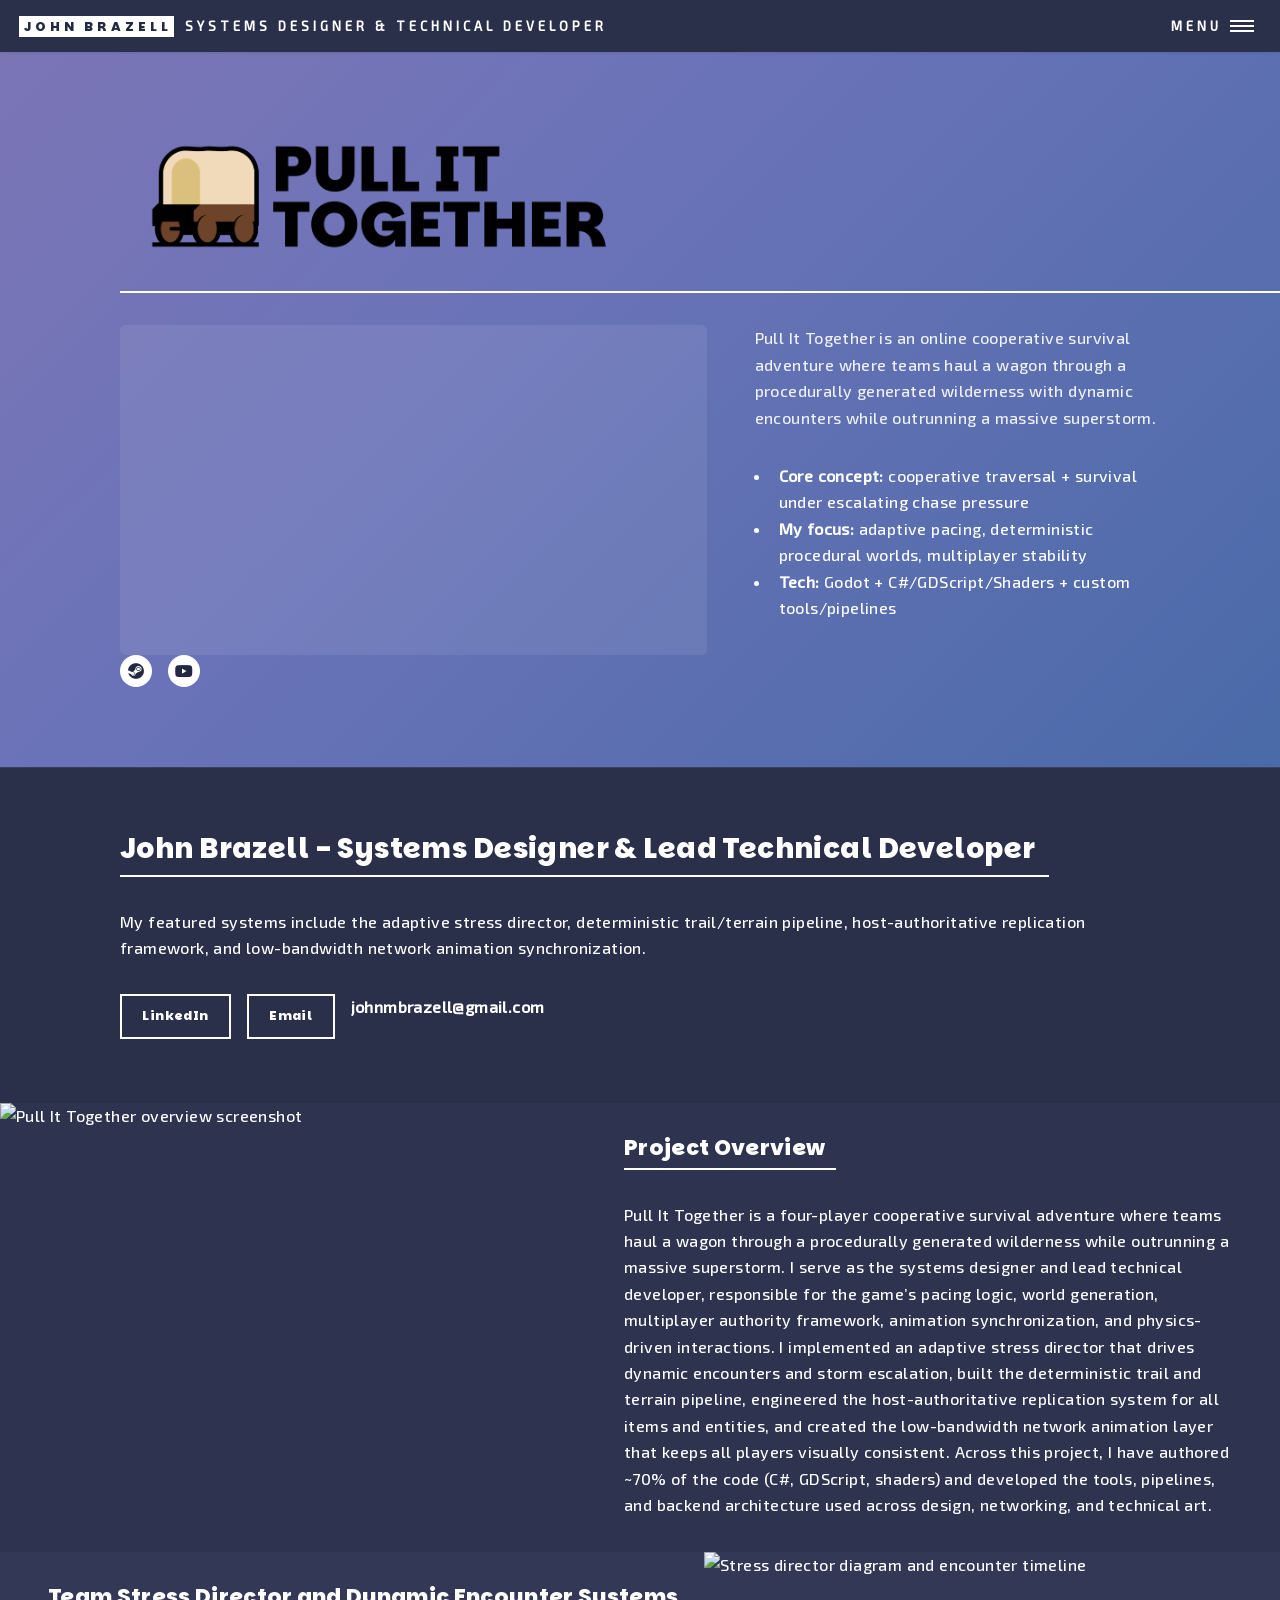
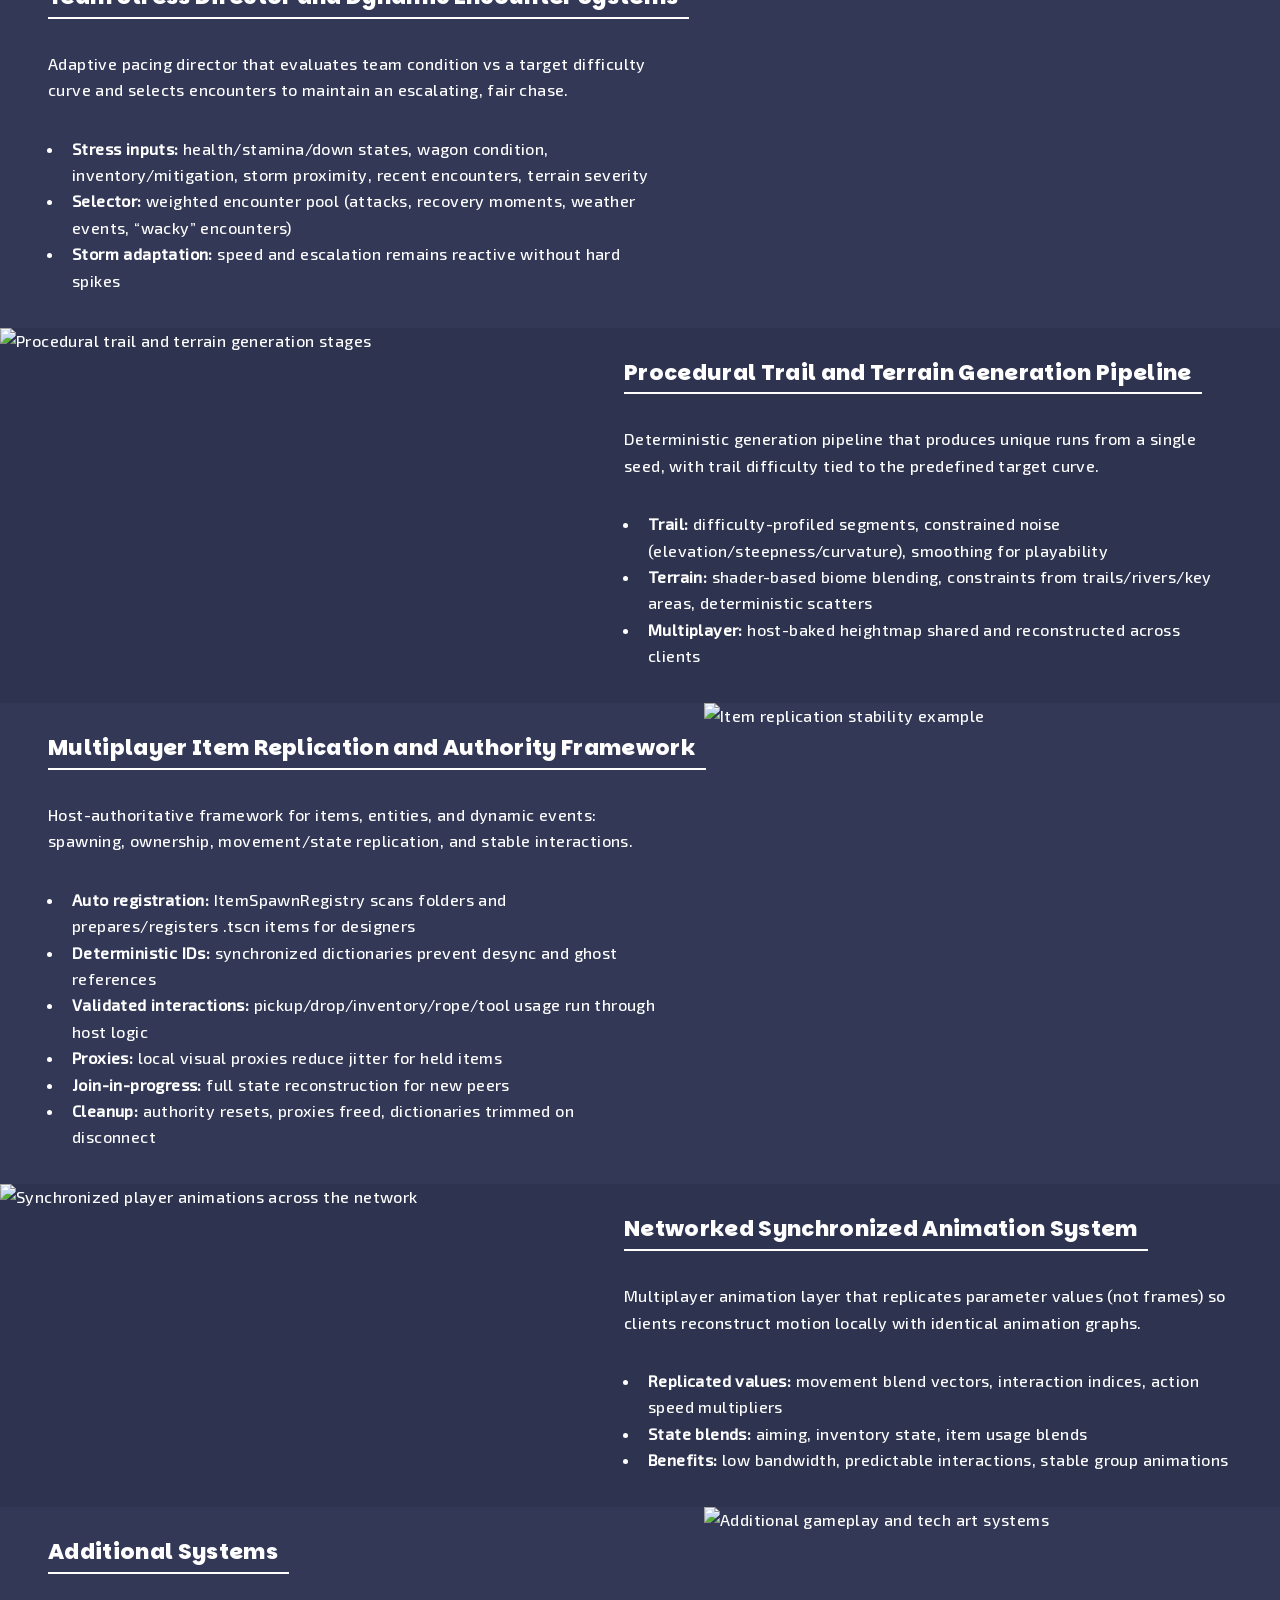
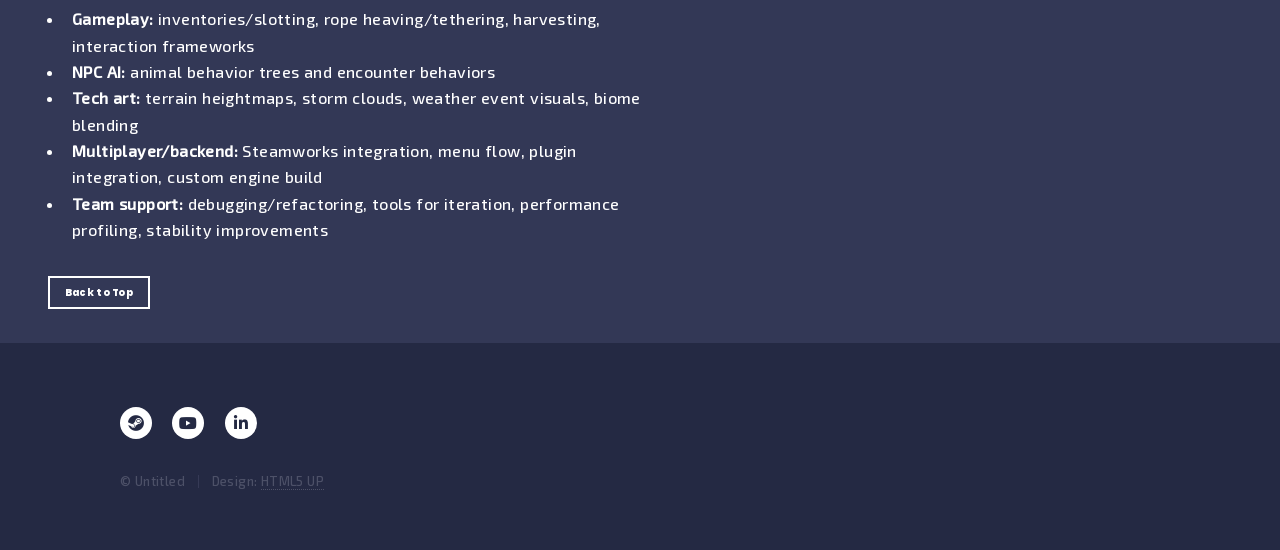
==== index.html @ 6ac8198c "gifs and youtube embed" ====
<!DOCTYPE HTML>
<!--
	Forty by HTML5 UP
	html5up.net | @ajlkn
	Free for personal and commercial use under the CCA 3.0 license (html5up.net/license)
-->
<html>
	<head>
		<title>Pull It Together - Systems</title>
		<meta charset="utf-8" />
		<meta name="viewport" content="width=device-width, initial-scale=1, user-scalable=no" />
		<link rel="stylesheet" href="assets/css/main.css" />
			<link rel="stylesheet" href="assets/css/custom.css" />
		<noscript><link rel="stylesheet" href="assets/css/noscript.css" /></noscript>
	</head>
	<body class="is-preload">

		<!-- Wrapper -->
			<div id="wrapper">

				<!-- Header -->
				<!-- Note: The "styleN" class below should match that of the banner element. -->
					<header id="header" class="style2">
						<a href="index.html" class="logo"><strong>John Brazell</strong> <span>Systems Designer & Technical Developer</span></a>
						<nav>
							<a href="#menu">Menu</a>
						</nav>
					</header>

				<!-- Menu -->
					<nav id="menu">
						<ul class="links">
							<li><a href="index.html">Overview</a></li>
							<li><a href="#systems">Key Systems</a></li>
						</ul>
					</nav>

<!-- Banner -->
<!-- Note: The "styleN" class below should match that of the header element. -->


<!-- Main -->
<div id="main">

	<section id="hero" class="wrapper">
	<div class="inner">

		<header class="major">
		<h1 class="logo-title">
			<img src="assets/images/logo_main.png" alt="Pull It Together" />
		</h1>
		</header>

		<div class="row gtr-200">
		<!-- LEFT: Trailer -->
		<div class="col-7 col-12-medium">
			<div class="video-embed">
				<iframe
				src="https://www.youtube.com/embed/FMlpo9M2eyE"
				title="Pull It Together Trailer"
				allow="accelerometer; autoplay; clipboard-write; encrypted-media; gyroscope; picture-in-picture; web-share"
				allowfullscreen
				loading="lazy"></iframe>
			</div>
			<ul class="actions">
				<li><a href="https://store.steampowered.com/app/4458000" class="icon brands alt fa-steam"><span class="label">Steam</span></a></li>
				<li><a href="https://www.youtube.com/watch?v=FMlpo9M2eyE" class="icon brands alt fa-youtube"><span class="label">Youtube</span></a></li>
			</ul>
		</div>

		<!-- RIGHT: Overview + CTA -->
		<div class="col-5 col-12-medium">
			<div class="hero-content">
			<p>
				Pull It Together is an online cooperative survival adventure where teams haul a wagon through a
				procedurally generated wilderness with dynamic encounters while outrunning a massive superstorm.
			</p>

			<ul>
				<li><strong>Core concept:</strong> cooperative traversal + survival under escalating chase pressure</li>
				<li><strong>My focus:</strong> adaptive pacing, deterministic procedural worlds, multiplayer stability</li>
				<li><strong>Tech:</strong> Godot + C#/GDScript/Shaders + custom tools/pipelines</li>
			</ul>

			</div>
		</div>
		</div>

	</div>
	</section>

	<!-- ROLE / CONTACT BAND -->
	<section id="one">
		<div class="inner">
			<header class="major">
				<h2>John Brazell - Systems Designer &amp; Lead Technical Developer</h2>
			</header>

			<p>
				My featured systems include the adaptive stress director, deterministic trail/terrain pipeline,
				host-authoritative replication framework, and low-bandwidth network animation synchronization.
			</p>

			<ul class="actions">
				<!-- Replace RESUME_URL, CONTACT_EMAIL, GITHUB_URL, LINKEDIN_URL as desired -->
				<li><a class="button" href="https://www.linkedin.com/in/john-brazell" target="_blank" rel="noopener">LinkedIn</a></li>
				<li><a class="button" href="mailto:johnmbrazell@gmail.com">Email</a></li>
				<li><strong>johnmbrazell@gmail.com</strong></li>
			</ul>
		</div>
	</section>

	<!-- FULL SECTIONS (spotlight layout: image + text) -->
	<section id="systems" class="spotlights">

		<section id="overview">
			<a class="image">
				<img src="assets/images/WagonFriend9.5sec.gif" alt="Pull It Together overview screenshot" data-position="center center" />
			</a>
			<div class="content">
				<div class="inner">
					<header class="major">
						<h3>Project Overview</h3>
					</header>

					<p>
						Pull It Together is a four-player cooperative survival adventure where teams haul a wagon through a procedurally generated wilderness while outrunning a massive superstorm. I serve as the systems designer and lead technical developer, responsible for the game’s pacing logic, world generation, multiplayer authority framework, animation synchronization, and physics-driven interactions. I implemented an adaptive stress director that drives dynamic encounters and storm escalation, built the deterministic trail and terrain pipeline, engineered the host-authoritative replication system for all items and entities, and created the low-bandwidth network animation layer that keeps all players visually consistent. Across this project, I have authored ~70% of the code (C#, GDScript, shaders) and developed the tools, pipelines, and backend architecture used across design, networking, and technical art. 
					</p>

				</div>
			</div>
		</section>

		<section id="stress-director">
			<a class="image">
				<img src="assets/images/WildernessTrimmed.gif" alt="Stress director diagram and encounter timeline" data-position="center center" />
			</a>
			<div class="content">
				<div class="inner">
					<header class="major">
						<h3>Team Stress Director and Dynamic Encounter Systems</h3>
					</header>

					<p>
						Adaptive pacing director that evaluates team condition vs a target difficulty curve and selects encounters to maintain an escalating, fair chase.
					</p>

					<ul>
						<li><strong>Stress inputs:</strong> health/stamina/down states, wagon condition, inventory/mitigation, storm proximity, recent encounters, terrain severity</li>
						<li><strong>Selector:</strong> weighted encounter pool (attacks, recovery moments, weather events, “wacky” encounters)</li>
						<li><strong>Storm adaptation:</strong> speed and escalation remains reactive without hard spikes</li>
					</ul>

				</div>
			</div>
		</section>

		<section id="procgen">
			<a class="image">
				<img src="assets/images/LevelGenStepsProgress.gif" alt="Procedural trail and terrain generation stages" data-position="center center" />
			</a>
			<div class="content">
				<div class="inner">
					<header class="major">
						<h3>Procedural Trail and Terrain Generation Pipeline</h3>
					</header>

					<p>
						Deterministic generation pipeline that produces unique runs from a single seed, with trail difficulty tied to the predefined target curve.
					</p>

					<ul>
						<li><strong>Trail:</strong> difficulty-profiled segments, constrained noise (elevation/steepness/curvature), smoothing for playability</li>
						<li><strong>Terrain:</strong> shader-based biome blending, constraints from trails/rivers/key areas, deterministic scatters</li>
						<li><strong>Multiplayer:</strong> host-baked heightmap shared and reconstructed across clients</li>
					</ul>

				</div>
			</div>
		</section>

		<section id="replication">
			<a class="image">
				<img src="assets/images/HeldItemsBeforeAfter.gif" alt="Item replication stability example" data-position="center center" />
			</a>
			<div class="content">
				<div class="inner">
					<header class="major">
						<h3>Multiplayer Item Replication and Authority Framework</h3>
					</header>

					<p>
						Host-authoritative framework for items, entities, and dynamic events: spawning, ownership, movement/state replication, and stable interactions.
					</p>

					<ul>
						<li><strong>Auto registration:</strong> ItemSpawnRegistry scans folders and prepares/registers .tscn items for designers</li>
						<li><strong>Deterministic IDs:</strong> synchronized dictionaries prevent desync and ghost references</li>
						<li><strong>Validated interactions:</strong> pickup/drop/inventory/rope/tool usage run through host logic</li>
						<li><strong>Proxies:</strong> local visual proxies reduce jitter for held items</li>
						<li><strong>Join-in-progress:</strong> full state reconstruction for new peers</li>
						<li><strong>Cleanup:</strong> authority resets, proxies freed, dictionaries trimmed on disconnect</li>
					</ul>

				</div>
			</div>
		</section>

		<section id="animation">
			<a class="image">
				<img src="assets/images/SyncedAnims.gif" alt="Synchronized player animations across the network" data-position="center center" />
			</a>
			<div class="content">
				<div class="inner">
					<header class="major">
						<h3>Networked Synchronized Animation System</h3>
					</header>

					<p>
						Multiplayer animation layer that replicates parameter values (not frames) so clients reconstruct motion locally with identical animation graphs.
					</p>

					<ul>
						<li><strong>Replicated values:</strong> movement blend vectors, interaction indices, action speed multipliers</li>
						<li><strong>State blends:</strong> aiming, inventory state, item usage blends</li>
						<li><strong>Benefits:</strong> low bandwidth, predictable interactions, stable group animations</li>
					</ul>

				</div>
			</div>
		</section>

		<section id="additional">
			<a class="image">
				<img src="assets/images/RopeTetherStormCoop11.5sec.gif" alt="Additional gameplay and tech art systems" data-position="center center" />
			</a>
			<div class="content">
				<div class="inner">
					<header class="major">
						<h3>Additional Systems</h3>
					</header>

					<ul>
						<li><strong>Gameplay:</strong> inventories/slotting, rope heaving/tethering, harvesting, interaction frameworks</li>
						<li><strong>NPC AI:</strong> animal behavior trees and encounter behaviors</li>
						<li><strong>Tech art:</strong> terrain heightmaps, storm clouds, weather event visuals, biome blending</li>
						<li><strong>Multiplayer/backend:</strong> Steamworks integration, menu flow, plugin integration, custom engine build</li>
						<li><strong>Team support:</strong> debugging/refactoring, tools for iteration, performance profiling, stability improvements</li>
					</ul>

					<ul class="actions">
						<li><a href="index.html" class="button small">Back to Top</a></li>
					</ul>
				</div>
			</div>
		</section>

	</section>

</div>

				<!-- Footer -->
					<footer id="footer">
						<div class="inner">
							<ul class="icons">
								<li><a href="https://store.steampowered.com/app/4458000" class="icon brands alt fa-steam"><span class="label">Steam</span></a></li>
								<li><a href="https://www.youtube.com/@TeamFalseLead" class="icon brands alt fa-youtube"><span class="label">Youtube</span></a></li>
								<li><a href="https://www.linkedin.com/in/john-brazell" class="icon brands alt fa-linkedin-in"><span class="label">LinkedIn</span></a></li>
							</ul>
							<ul class="copyright">
								<li>&copy; Untitled</li><li>Design: <a href="https://html5up.net">HTML5 UP</a></li>
							</ul>
						</div>
					</footer>

			</div>

		<!-- Scripts -->
			<script src="assets/js/jquery.min.js"></script>
			<script src="assets/js/jquery.scrolly.min.js"></script>
			<script src="assets/js/jquery.scrollex.min.js"></script>
			<script src="assets/js/browser.min.js"></script>
			<script src="assets/js/breakpoints.min.js"></script>
			<script src="assets/js/util.js"></script>
			<script src="assets/js/main.js"></script>

	</body>
</html>
---- assets/css/main.css ----
@import url(fontawesome-all.min.css);
@import url("https://fonts.googleapis.com/css?family=Source+Sans+Pro:300,300italic,600,600italic");

/*
	Forty by HTML5 UP
	html5up.net | @ajlkn
	Free for personal and commercial use under the CCA 3.0 license (html5up.net/license)
*/

html, body, div, span, applet, object,
iframe, h1, h2, h3, h4, h5, h6, p, blockquote,
pre, a, abbr, acronym, address, big, cite,
code, del, dfn, em, img, ins, kbd, q, s, samp,
small, strike, strong, sub, sup, tt, var, b,
u, i, center, dl, dt, dd, ol, ul, li, fieldset,
form, label, legend, table, caption, tbody,
tfoot, thead, tr, th, td, article, aside,
canvas, details, embed, figure, figcaption,
footer, header, hgroup, menu, nav, output, ruby,
section, summary, time, mark, audio, video {
	margin: 0;
	padding: 0;
	border: 0;
	font-size: 100%;
	font: inherit;
	vertical-align: baseline;}

article, aside, details, figcaption, figure,
footer, header, hgroup, menu, nav, section {
	display: block;}

body {
	line-height: 1;
}

ol, ul {
	list-style: none;
}

blockquote, q {
	quotes: none;
}

	blockquote:before, blockquote:after, q:before, q:after {
		content: '';
		content: none;
	}

table {
	border-collapse: collapse;
	border-spacing: 0;
}

body {
	-webkit-text-size-adjust: none;
}

mark {
	background-color: transparent;
	color: inherit;
}

input::-moz-focus-inner {
	border: 0;
	padding: 0;
}

input, select, textarea {
	-moz-appearance: none;
	-webkit-appearance: none;
	-ms-appearance: none;
	appearance: none;
}

/* Basic */

	@-ms-viewport {
		width: device-width;
	}

	body {
		-ms-overflow-style: scrollbar;
	}

	@media screen and (max-width: 480px) {

		html, body {
			min-width: 320px;
		}

	}

	html {
		box-sizing: border-box;
	}

	*, *:before, *:after {
		box-sizing: inherit;
	}

	body {
		background: #242943;
	}

		body.is-preload *, body.is-preload *:before, body.is-preload *:after {
			-moz-animation: none !important;
			-webkit-animation: none !important;
			-ms-animation: none !important;
			animation: none !important;
			-moz-transition: none !important;
			-webkit-transition: none !important;
			-ms-transition: none !important;
			transition: none !important;
		}

/* Type */

	body, input, select, textarea {
		color: #ffffff;
		font-family: "Source Sans Pro", Helvetica, sans-serif;
		font-size: 17pt;
		font-weight: 300;
		letter-spacing: 0.025em;
		line-height: 1.65;
	}

		@media screen and (max-width: 1680px) {

			body, input, select, textarea {
				font-size: 14pt;
			}

		}

		@media screen and (max-width: 1280px) {

			body, input, select, textarea {
				font-size: 12pt;
			}

		}

		@media screen and (max-width: 360px) {

			body, input, select, textarea {
				font-size: 11pt;
			}

		}

	a {
		-moz-transition: color 0.2s ease-in-out, border-bottom-color 0.2s ease-in-out;
		-webkit-transition: color 0.2s ease-in-out, border-bottom-color 0.2s ease-in-out;
		-ms-transition: color 0.2s ease-in-out, border-bottom-color 0.2s ease-in-out;
		transition: color 0.2s ease-in-out, border-bottom-color 0.2s ease-in-out;
		border-bottom: dotted 1px;
		color: inherit;
		text-decoration: none;
	}

		a:hover {
			border-bottom-color: transparent;
			color: #9bf1ff !important;
		}

		a:active {
			color: #53e3fb !important;
		}

	strong, b {
		color: #ffffff;
		font-weight: 600;
	}

	em, i {
		font-style: italic;
	}

	p {
		margin: 0 0 2em 0;
	}

	h1, h2, h3, h4, h5, h6 {
		color: #ffffff;
		font-weight: 600;
		line-height: 1.65;
		margin: 0 0 1em 0;
	}

		h1 a, h2 a, h3 a, h4 a, h5 a, h6 a {
			color: inherit;
			border-bottom: 0;
		}

	h1 {
		font-size: 2.5em;
	}

	h2 {
		font-size: 1.75em;
	}

	h3 {
		font-size: 1.35em;
	}

	h4 {
		font-size: 1.1em;
	}

	h5 {
		font-size: 0.9em;
	}

	h6 {
		font-size: 0.7em;
	}

	@media screen and (max-width: 736px) {

		h1 {
			font-size: 2em;
		}

		h2 {
			font-size: 1.5em;
		}

		h3 {
			font-size: 1.25em;
		}

	}

	sub {
		font-size: 0.8em;
		position: relative;
		top: 0.5em;
	}

	sup {
		font-size: 0.8em;
		position: relative;
		top: -0.5em;
	}

	blockquote {
		border-left: solid 4px rgba(212, 212, 255, 0.1);
		font-style: italic;
		margin: 0 0 2em 0;
		padding: 0.5em 0 0.5em 2em;
	}

	code {
		background: rgba(212, 212, 255, 0.035);
		font-family: "Courier New", monospace;
		font-size: 0.9em;
		margin: 0 0.25em;
		padding: 0.25em 0.65em;
	}

	pre {
		-webkit-overflow-scrolling: touch;
		font-family: "Courier New", monospace;
		font-size: 0.9em;
		margin: 0 0 2em 0;
	}

		pre code {
			display: block;
			line-height: 1.75;
			padding: 1em 1.5em;
			overflow-x: auto;
		}

	hr {
		border: 0;
		border-bottom: solid 1px rgba(212, 212, 255, 0.1);
		margin: 2em 0;
	}

		hr.major {
			margin: 3em 0;
		}

	.align-left {
		text-align: left;
	}

	.align-center {
		text-align: center;
	}

	.align-right {
		text-align: right;
	}

/* Row */

	.row {
		display: flex;
		flex-wrap: wrap;
		box-sizing: border-box;
		align-items: stretch;
	}

		.row > * {
			box-sizing: border-box;
		}

		.row.gtr-uniform > * > :last-child {
			margin-bottom: 0;
		}

		.row.aln-left {
			justify-content: flex-start;
		}

		.row.aln-center {
			justify-content: center;
		}

		.row.aln-right {
			justify-content: flex-end;
		}

		.row.aln-top {
			align-items: flex-start;
		}

		.row.aln-middle {
			align-items: center;
		}

		.row.aln-bottom {
			align-items: flex-end;
		}

		.row > .imp {
			order: -1;
		}

		.row > .col-1 {
			width: 8.33333%;
		}

		.row > .off-1 {
			margin-left: 8.33333%;
		}

		.row > .col-2 {
			width: 16.66667%;
		}

		.row > .off-2 {
			margin-left: 16.66667%;
		}

		.row > .col-3 {
			width: 25%;
		}

		.row > .off-3 {
			margin-left: 25%;
		}

		.row > .col-4 {
			width: 33.33333%;
		}

		.row > .off-4 {
			margin-left: 33.33333%;
		}

		.row > .col-5 {
			width: 41.66667%;
		}

		.row > .off-5 {
			margin-left: 41.66667%;
		}

		.row > .col-6 {
			width: 50%;
		}

		.row > .off-6 {
			margin-left: 50%;
		}

		.row > .col-7 {
			width: 58.33333%;
		}

		.row > .off-7 {
			margin-left: 58.33333%;
		}

		.row > .col-8 {
			width: 66.66667%;
		}

		.row > .off-8 {
			margin-left: 66.66667%;
		}

		.row > .col-9 {
			width: 75%;
		}

		.row > .off-9 {
			margin-left: 75%;
		}

		.row > .col-10 {
			width: 83.33333%;
		}

		.row > .off-10 {
			margin-left: 83.33333%;
		}

		.row > .col-11 {
			width: 91.66667%;
		}

		.row > .off-11 {
			margin-left: 91.66667%;
		}

		.row > .col-12 {
			width: 100%;
		}

		.row > .off-12 {
			margin-left: 100%;
		}

		.row.gtr-0 {
			margin-top: 0;
			margin-left: 0em;
		}

			.row.gtr-0 > * {
				padding: 0 0 0 0em;
			}

			.row.gtr-0.gtr-uniform {
				margin-top: 0em;
			}

				.row.gtr-0.gtr-uniform > * {
					padding-top: 0em;
				}

		.row.gtr-25 {
			margin-top: 0;
			margin-left: -0.5em;
		}

			.row.gtr-25 > * {
				padding: 0 0 0 0.5em;
			}

			.row.gtr-25.gtr-uniform {
				margin-top: -0.5em;
			}

				.row.gtr-25.gtr-uniform > * {
					padding-top: 0.5em;
				}

		.row.gtr-50 {
			margin-top: 0;
			margin-left: -1em;
		}

			.row.gtr-50 > * {
				padding: 0 0 0 1em;
			}

			.row.gtr-50.gtr-uniform {
				margin-top: -1em;
			}

				.row.gtr-50.gtr-uniform > * {
					padding-top: 1em;
				}

		.row {
			margin-top: 0;
			margin-left: -2em;
		}

			.row > * {
				padding: 0 0 0 2em;
			}

			.row.gtr-uniform {
				margin-top: -2em;
			}

				.row.gtr-uniform > * {
					padding-top: 2em;
				}

		.row.gtr-150 {
			margin-top: 0;
			margin-left: -3em;
		}

			.row.gtr-150 > * {
				padding: 0 0 0 3em;
			}

			.row.gtr-150.gtr-uniform {
				margin-top: -3em;
			}

				.row.gtr-150.gtr-uniform > * {
					padding-top: 3em;
				}

		.row.gtr-200 {
			margin-top: 0;
			margin-left: -4em;
		}

			.row.gtr-200 > * {
				padding: 0 0 0 4em;
			}

			.row.gtr-200.gtr-uniform {
				margin-top: -4em;
			}

				.row.gtr-200.gtr-uniform > * {
					padding-top: 4em;
				}

		@media screen and (max-width: 1680px) {

			.row {
				display: flex;
				flex-wrap: wrap;
				box-sizing: border-box;
				align-items: stretch;
			}

				.row > * {
					box-sizing: border-box;
				}

				.row.gtr-uniform > * > :last-child {
					margin-bottom: 0;
				}

				.row.aln-left {
					justify-content: flex-start;
				}

				.row.aln-center {
					justify-content: center;
				}

				.row.aln-right {
					justify-content: flex-end;
				}

				.row.aln-top {
					align-items: flex-start;
				}

				.row.aln-middle {
					align-items: center;
				}

				.row.aln-bottom {
					align-items: flex-end;
				}

				.row > .imp-xlarge {
					order: -1;
				}

				.row > .col-1-xlarge {
					width: 8.33333%;
				}

				.row > .off-1-xlarge {
					margin-left: 8.33333%;
				}

				.row > .col-2-xlarge {
					width: 16.66667%;
				}

				.row > .off-2-xlarge {
					margin-left: 16.66667%;
				}

				.row > .col-3-xlarge {
					width: 25%;
				}

				.row > .off-3-xlarge {
					margin-left: 25%;
				}

				.row > .col-4-xlarge {
					width: 33.33333%;
				}

				.row > .off-4-xlarge {
					margin-left: 33.33333%;
				}

				.row > .col-5-xlarge {
					width: 41.66667%;
				}

				.row > .off-5-xlarge {
					margin-left: 41.66667%;
				}

				.row > .col-6-xlarge {
					width: 50%;
				}

				.row > .off-6-xlarge {
					margin-left: 50%;
				}

				.row > .col-7-xlarge {
					width: 58.33333%;
				}

				.row > .off-7-xlarge {
					margin-left: 58.33333%;
				}

				.row > .col-8-xlarge {
					width: 66.66667%;
				}

				.row > .off-8-xlarge {
					margin-left: 66.66667%;
				}

				.row > .col-9-xlarge {
					width: 75%;
				}

				.row > .off-9-xlarge {
					margin-left: 75%;
				}

				.row > .col-10-xlarge {
					width: 83.33333%;
				}

				.row > .off-10-xlarge {
					margin-left: 83.33333%;
				}

				.row > .col-11-xlarge {
					width: 91.66667%;
				}

				.row > .off-11-xlarge {
					margin-left: 91.66667%;
				}

				.row > .col-12-xlarge {
					width: 100%;
				}

				.row > .off-12-xlarge {
					margin-left: 100%;
				}

				.row.gtr-0 {
					margin-top: 0;
					margin-left: 0em;
				}

					.row.gtr-0 > * {
						padding: 0 0 0 0em;
					}

					.row.gtr-0.gtr-uniform {
						margin-top: 0em;
					}

						.row.gtr-0.gtr-uniform > * {
							padding-top: 0em;
						}

				.row.gtr-25 {
					margin-top: 0;
					margin-left: -0.5em;
				}

					.row.gtr-25 > * {
						padding: 0 0 0 0.5em;
					}

					.row.gtr-25.gtr-uniform {
						margin-top: -0.5em;
					}

						.row.gtr-25.gtr-uniform > * {
							padding-top: 0.5em;
						}

				.row.gtr-50 {
					margin-top: 0;
					margin-left: -1em;
				}

					.row.gtr-50 > * {
						padding: 0 0 0 1em;
					}

					.row.gtr-50.gtr-uniform {
						margin-top: -1em;
					}

						.row.gtr-50.gtr-uniform > * {
							padding-top: 1em;
						}

				.row {
					margin-top: 0;
					margin-left: -2em;
				}

					.row > * {
						padding: 0 0 0 2em;
					}

					.row.gtr-uniform {
						margin-top: -2em;
					}

						.row.gtr-uniform > * {
							padding-top: 2em;
						}

				.row.gtr-150 {
					margin-top: 0;
					margin-left: -3em;
				}

					.row.gtr-150 > * {
						padding: 0 0 0 3em;
					}

					.row.gtr-150.gtr-uniform {
						margin-top: -3em;
					}

						.row.gtr-150.gtr-uniform > * {
							padding-top: 3em;
						}

				.row.gtr-200 {
					margin-top: 0;
					margin-left: -4em;
				}

					.row.gtr-200 > * {
						padding: 0 0 0 4em;
					}

					.row.gtr-200.gtr-uniform {
						margin-top: -4em;
					}

						.row.gtr-200.gtr-uniform > * {
							padding-top: 4em;
						}

		}

		@media screen and (max-width: 1280px) {

			.row {
				display: flex;
				flex-wrap: wrap;
				box-sizing: border-box;
				align-items: stretch;
			}

				.row > * {
					box-sizing: border-box;
				}

				.row.gtr-uniform > * > :last-child {
					margin-bottom: 0;
				}

				.row.aln-left {
					justify-content: flex-start;
				}

				.row.aln-center {
					justify-content: center;
				}

				.row.aln-right {
					justify-content: flex-end;
				}

				.row.aln-top {
					align-items: flex-start;
				}

				.row.aln-middle {
					align-items: center;
				}

				.row.aln-bottom {
					align-items: flex-end;
				}

				.row > .imp-large {
					order: -1;
				}

				.row > .col-1-large {
					width: 8.33333%;
				}

				.row > .off-1-large {
					margin-left: 8.33333%;
				}

				.row > .col-2-large {
					width: 16.66667%;
				}

				.row > .off-2-large {
					margin-left: 16.66667%;
				}

				.row > .col-3-large {
					width: 25%;
				}

				.row > .off-3-large {
					margin-left: 25%;
				}

				.row > .col-4-large {
					width: 33.33333%;
				}

				.row > .off-4-large {
					margin-left: 33.33333%;
				}

				.row > .col-5-large {
					width: 41.66667%;
				}

				.row > .off-5-large {
					margin-left: 41.66667%;
				}

				.row > .col-6-large {
					width: 50%;
				}

				.row > .off-6-large {
					margin-left: 50%;
				}

				.row > .col-7-large {
					width: 58.33333%;
				}

				.row > .off-7-large {
					margin-left: 58.33333%;
				}

				.row > .col-8-large {
					width: 66.66667%;
				}

				.row > .off-8-large {
					margin-left: 66.66667%;
				}

				.row > .col-9-large {
					width: 75%;
				}

				.row > .off-9-large {
					margin-left: 75%;
				}

				.row > .col-10-large {
					width: 83.33333%;
				}

				.row > .off-10-large {
					margin-left: 83.33333%;
				}

				.row > .col-11-large {
					width: 91.66667%;
				}

				.row > .off-11-large {
					margin-left: 91.66667%;
				}

				.row > .col-12-large {
					width: 100%;
				}

				.row > .off-12-large {
					margin-left: 100%;
				}

				.row.gtr-0 {
					margin-top: 0;
					margin-left: 0em;
				}

					.row.gtr-0 > * {
						padding: 0 0 0 0em;
					}

					.row.gtr-0.gtr-uniform {
						margin-top: 0em;
					}

						.row.gtr-0.gtr-uniform > * {
							padding-top: 0em;
						}

				.row.gtr-25 {
					margin-top: 0;
					margin-left: -0.375em;
				}

					.row.gtr-25 > * {
						padding: 0 0 0 0.375em;
					}

					.row.gtr-25.gtr-uniform {
						margin-top: -0.375em;
					}

						.row.gtr-25.gtr-uniform > * {
							padding-top: 0.375em;
						}

				.row.gtr-50 {
					margin-top: 0;
					margin-left: -0.75em;
				}

					.row.gtr-50 > * {
						padding: 0 0 0 0.75em;
					}

					.row.gtr-50.gtr-uniform {
						margin-top: -0.75em;
					}

						.row.gtr-50.gtr-uniform > * {
							padding-top: 0.75em;
						}

				.row {
					margin-top: 0;
					margin-left: -1.5em;
				}

					.row > * {
						padding: 0 0 0 1.5em;
					}

					.row.gtr-uniform {
						margin-top: -1.5em;
					}

						.row.gtr-uniform > * {
							padding-top: 1.5em;
						}

				.row.gtr-150 {
					margin-top: 0;
					margin-left: -2.25em;
				}

					.row.gtr-150 > * {
						padding: 0 0 0 2.25em;
					}

					.row.gtr-150.gtr-uniform {
						margin-top: -2.25em;
					}

						.row.gtr-150.gtr-uniform > * {
							padding-top: 2.25em;
						}

				.row.gtr-200 {
					margin-top: 0;
					margin-left: -3em;
				}

					.row.gtr-200 > * {
						padding: 0 0 0 3em;
					}

					.row.gtr-200.gtr-uniform {
						margin-top: -3em;
					}

						.row.gtr-200.gtr-uniform > * {
							padding-top: 3em;
						}

		}

		@media screen and (max-width: 980px) {

			.row {
				display: flex;
				flex-wrap: wrap;
				box-sizing: border-box;
				align-items: stretch;
			}

				.row > * {
					box-sizing: border-box;
				}

				.row.gtr-uniform > * > :last-child {
					margin-bottom: 0;
				}

				.row.aln-left {
					justify-content: flex-start;
				}

				.row.aln-center {
					justify-content: center;
				}

				.row.aln-right {
					justify-content: flex-end;
				}

				.row.aln-top {
					align-items: flex-start;
				}

				.row.aln-middle {
					align-items: center;
				}

				.row.aln-bottom {
					align-items: flex-end;
				}

				.row > .imp-medium {
					order: -1;
				}

				.row > .col-1-medium {
					width: 8.33333%;
				}

				.row > .off-1-medium {
					margin-left: 8.33333%;
				}

				.row > .col-2-medium {
					width: 16.66667%;
				}

				.row > .off-2-medium {
					margin-left: 16.66667%;
				}

				.row > .col-3-medium {
					width: 25%;
				}

				.row > .off-3-medium {
					margin-left: 25%;
				}

				.row > .col-4-medium {
					width: 33.33333%;
				}

				.row > .off-4-medium {
					margin-left: 33.33333%;
				}

				.row > .col-5-medium {
					width: 41.66667%;
				}

				.row > .off-5-medium {
					margin-left: 41.66667%;
				}

				.row > .col-6-medium {
					width: 50%;
				}

				.row > .off-6-medium {
					margin-left: 50%;
				}

				.row > .col-7-medium {
					width: 58.33333%;
				}

				.row > .off-7-medium {
					margin-left: 58.33333%;
				}

				.row > .col-8-medium {
					width: 66.66667%;
				}

				.row > .off-8-medium {
					margin-left: 66.66667%;
				}

				.row > .col-9-medium {
					width: 75%;
				}

				.row > .off-9-medium {
					margin-left: 75%;
				}

				.row > .col-10-medium {
					width: 83.33333%;
				}

				.row > .off-10-medium {
					margin-left: 83.33333%;
				}

				.row > .col-11-medium {
					width: 91.66667%;
				}

				.row > .off-11-medium {
					margin-left: 91.66667%;
				}

				.row > .col-12-medium {
					width: 100%;
				}

				.row > .off-12-medium {
					margin-left: 100%;
				}

				.row.gtr-0 {
					margin-top: 0;
					margin-left: 0em;
				}

					.row.gtr-0 > * {
						padding: 0 0 0 0em;
					}

					.row.gtr-0.gtr-uniform {
						margin-top: 0em;
					}

						.row.gtr-0.gtr-uniform > * {
							padding-top: 0em;
						}

				.row.gtr-25 {
					margin-top: 0;
					margin-left: -0.375em;
				}

					.row.gtr-25 > * {
						padding: 0 0 0 0.375em;
					}

					.row.gtr-25.gtr-uniform {
						margin-top: -0.375em;
					}

						.row.gtr-25.gtr-uniform > * {
							padding-top: 0.375em;
						}

				.row.gtr-50 {
					margin-top: 0;
					margin-left: -0.75em;
				}

					.row.gtr-50 > * {
						padding: 0 0 0 0.75em;
					}

					.row.gtr-50.gtr-uniform {
						margin-top: -0.75em;
					}

						.row.gtr-50.gtr-uniform > * {
							padding-top: 0.75em;
						}

				.row {
					margin-top: 0;
					margin-left: -1.5em;
				}

					.row > * {
						padding: 0 0 0 1.5em;
					}

					.row.gtr-uniform {
						margin-top: -1.5em;
					}

						.row.gtr-uniform > * {
							padding-top: 1.5em;
						}

				.row.gtr-150 {
					margin-top: 0;
					margin-left: -2.25em;
				}

					.row.gtr-150 > * {
						padding: 0 0 0 2.25em;
					}

					.row.gtr-150.gtr-uniform {
						margin-top: -2.25em;
					}

						.row.gtr-150.gtr-uniform > * {
							padding-top: 2.25em;
						}

				.row.gtr-200 {
					margin-top: 0;
					margin-left: -3em;
				}

					.row.gtr-200 > * {
						padding: 0 0 0 3em;
					}

					.row.gtr-200.gtr-uniform {
						margin-top: -3em;
					}

						.row.gtr-200.gtr-uniform > * {
							padding-top: 3em;
						}

		}

		@media screen and (max-width: 736px) {

			.row {
				display: flex;
				flex-wrap: wrap;
				box-sizing: border-box;
				align-items: stretch;
			}

				.row > * {
					box-sizing: border-box;
				}

				.row.gtr-uniform > * > :last-child {
					margin-bottom: 0;
				}

				.row.aln-left {
					justify-content: flex-start;
				}

				.row.aln-center {
					justify-content: center;
				}

				.row.aln-right {
					justify-content: flex-end;
				}

				.row.aln-top {
					align-items: flex-start;
				}

				.row.aln-middle {
					align-items: center;
				}

				.row.aln-bottom {
					align-items: flex-end;
				}

				.row > .imp-small {
					order: -1;
				}

				.row > .col-1-small {
					width: 8.33333%;
				}

				.row > .off-1-small {
					margin-left: 8.33333%;
				}

				.row > .col-2-small {
					width: 16.66667%;
				}

				.row > .off-2-small {
					margin-left: 16.66667%;
				}

				.row > .col-3-small {
					width: 25%;
				}

				.row > .off-3-small {
					margin-left: 25%;
				}

				.row > .col-4-small {
					width: 33.33333%;
				}

				.row > .off-4-small {
					margin-left: 33.33333%;
				}

				.row > .col-5-small {
					width: 41.66667%;
				}

				.row > .off-5-small {
					margin-left: 41.66667%;
				}

				.row > .col-6-small {
					width: 50%;
				}

				.row > .off-6-small {
					margin-left: 50%;
				}

				.row > .col-7-small {
					width: 58.33333%;
				}

				.row > .off-7-small {
					margin-left: 58.33333%;
				}

				.row > .col-8-small {
					width: 66.66667%;
				}

				.row > .off-8-small {
					margin-left: 66.66667%;
				}

				.row > .col-9-small {
					width: 75%;
				}

				.row > .off-9-small {
					margin-left: 75%;
				}

				.row > .col-10-small {
					width: 83.33333%;
				}

				.row > .off-10-small {
					margin-left: 83.33333%;
				}

				.row > .col-11-small {
					width: 91.66667%;
				}

				.row > .off-11-small {
					margin-left: 91.66667%;
				}

				.row > .col-12-small {
					width: 100%;
				}

				.row > .off-12-small {
					margin-left: 100%;
				}

				.row.gtr-0 {
					margin-top: 0;
					margin-left: 0em;
				}

					.row.gtr-0 > * {
						padding: 0 0 0 0em;
					}

					.row.gtr-0.gtr-uniform {
						margin-top: 0em;
					}

						.row.gtr-0.gtr-uniform > * {
							padding-top: 0em;
						}

				.row.gtr-25 {
					margin-top: 0;
					margin-left: -0.3125em;
				}

					.row.gtr-25 > * {
						padding: 0 0 0 0.3125em;
					}

					.row.gtr-25.gtr-uniform {
						margin-top: -0.3125em;
					}

						.row.gtr-25.gtr-uniform > * {
							padding-top: 0.3125em;
						}

				.row.gtr-50 {
					margin-top: 0;
					margin-left: -0.625em;
				}

					.row.gtr-50 > * {
						padding: 0 0 0 0.625em;
					}

					.row.gtr-50.gtr-uniform {
						margin-top: -0.625em;
					}

						.row.gtr-50.gtr-uniform > * {
							padding-top: 0.625em;
						}

				.row {
					margin-top: 0;
					margin-left: -1.25em;
				}

					.row > * {
						padding: 0 0 0 1.25em;
					}

					.row.gtr-uniform {
						margin-top: -1.25em;
					}

						.row.gtr-uniform > * {
							padding-top: 1.25em;
						}

				.row.gtr-150 {
					margin-top: 0;
					margin-left: -1.875em;
				}

					.row.gtr-150 > * {
						padding: 0 0 0 1.875em;
					}

					.row.gtr-150.gtr-uniform {
						margin-top: -1.875em;
					}

						.row.gtr-150.gtr-uniform > * {
							padding-top: 1.875em;
						}

				.row.gtr-200 {
					margin-top: 0;
					margin-left: -2.5em;
				}

					.row.gtr-200 > * {
						padding: 0 0 0 2.5em;
					}

					.row.gtr-200.gtr-uniform {
						margin-top: -2.5em;
					}

						.row.gtr-200.gtr-uniform > * {
							padding-top: 2.5em;
						}

		}

		@media screen and (max-width: 480px) {

			.row {
				display: flex;
				flex-wrap: wrap;
				box-sizing: border-box;
				align-items: stretch;
			}

				.row > * {
					box-sizing: border-box;
				}

				.row.gtr-uniform > * > :last-child {
					margin-bottom: 0;
				}

				.row.aln-left {
					justify-content: flex-start;
				}

				.row.aln-center {
					justify-content: center;
				}

				.row.aln-right {
					justify-content: flex-end;
				}

				.row.aln-top {
					align-items: flex-start;
				}

				.row.aln-middle {
					align-items: center;
				}

				.row.aln-bottom {
					align-items: flex-end;
				}

				.row > .imp-xsmall {
					order: -1;
				}

				.row > .col-1-xsmall {
					width: 8.33333%;
				}

				.row > .off-1-xsmall {
					margin-left: 8.33333%;
				}

				.row > .col-2-xsmall {
					width: 16.66667%;
				}

				.row > .off-2-xsmall {
					margin-left: 16.66667%;
				}

				.row > .col-3-xsmall {
					width: 25%;
				}

				.row > .off-3-xsmall {
					margin-left: 25%;
				}

				.row > .col-4-xsmall {
					width: 33.33333%;
				}

				.row > .off-4-xsmall {
					margin-left: 33.33333%;
				}

				.row > .col-5-xsmall {
					width: 41.66667%;
				}

				.row > .off-5-xsmall {
					margin-left: 41.66667%;
				}

				.row > .col-6-xsmall {
					width: 50%;
				}

				.row > .off-6-xsmall {
					margin-left: 50%;
				}

				.row > .col-7-xsmall {
					width: 58.33333%;
				}

				.row > .off-7-xsmall {
					margin-left: 58.33333%;
				}

				.row > .col-8-xsmall {
					width: 66.66667%;
				}

				.row > .off-8-xsmall {
					margin-left: 66.66667%;
				}

				.row > .col-9-xsmall {
					width: 75%;
				}

				.row > .off-9-xsmall {
					margin-left: 75%;
				}

				.row > .col-10-xsmall {
					width: 83.33333%;
				}

				.row > .off-10-xsmall {
					margin-left: 83.33333%;
				}

				.row > .col-11-xsmall {
					width: 91.66667%;
				}

				.row > .off-11-xsmall {
					margin-left: 91.66667%;
				}

				.row > .col-12-xsmall {
					width: 100%;
				}

				.row > .off-12-xsmall {
					margin-left: 100%;
				}

				.row.gtr-0 {
					margin-top: 0;
					margin-left: 0em;
				}

					.row.gtr-0 > * {
						padding: 0 0 0 0em;
					}

					.row.gtr-0.gtr-uniform {
						margin-top: 0em;
					}

						.row.gtr-0.gtr-uniform > * {
							padding-top: 0em;
						}

				.row.gtr-25 {
					margin-top: 0;
					margin-left: -0.3125em;
				}

					.row.gtr-25 > * {
						padding: 0 0 0 0.3125em;
					}

					.row.gtr-25.gtr-uniform {
						margin-top: -0.3125em;
					}

						.row.gtr-25.gtr-uniform > * {
							padding-top: 0.3125em;
						}

				.row.gtr-50 {
					margin-top: 0;
					margin-left: -0.625em;
				}

					.row.gtr-50 > * {
						padding: 0 0 0 0.625em;
					}

					.row.gtr-50.gtr-uniform {
						margin-top: -0.625em;
					}

						.row.gtr-50.gtr-uniform > * {
							padding-top: 0.625em;
						}

				.row {
					margin-top: 0;
					margin-left: -1.25em;
				}

					.row > * {
						padding: 0 0 0 1.25em;
					}

					.row.gtr-uniform {
						margin-top: -1.25em;
					}

						.row.gtr-uniform > * {
							padding-top: 1.25em;
						}

				.row.gtr-150 {
					margin-top: 0;
					margin-left: -1.875em;
				}

					.row.gtr-150 > * {
						padding: 0 0 0 1.875em;
					}

					.row.gtr-150.gtr-uniform {
						margin-top: -1.875em;
					}

						.row.gtr-150.gtr-uniform > * {
							padding-top: 1.875em;
						}

				.row.gtr-200 {
					margin-top: 0;
					margin-left: -2.5em;
				}

					.row.gtr-200 > * {
						padding: 0 0 0 2.5em;
					}

					.row.gtr-200.gtr-uniform {
						margin-top: -2.5em;
					}

						.row.gtr-200.gtr-uniform > * {
							padding-top: 2.5em;
						}

		}

/* Section/Article */

	section.special, article.special {
		text-align: center;
	}

	header.major {
		width: -moz-max-content;
		width: -webkit-max-content;
		width: -ms-max-content;
		width: max-content;
		margin-bottom: 2em;
	}

		header.major > :first-child {
			margin-bottom: 0;
			width: calc(100% + 0.5em);
		}

			header.major > :first-child:after {
				content: '';
				background-color: #ffffff;
				display: block;
				height: 2px;
				margin: 0.325em 0 0.5em 0;
				width: 100%;
			}

		header.major > p {
			font-size: 0.7em;
			font-weight: 600;
			letter-spacing: 0.25em;
			margin-bottom: 0;
			text-transform: uppercase;
		}

		body.is-ie header.major > :first-child:after {
			max-width: 9em;
		}

		body.is-ie header.major > h1:after {
			max-width: 100% !important;
		}

	@media screen and (max-width: 736px) {

		header.major > p br {
			display: none;
		}

	}

/* Form */

	form {
		margin: 0 0 2em 0;
	}

		form > :last-child {
			margin-bottom: 0;
		}

		form > .fields {
			display: -moz-flex;
			display: -webkit-flex;
			display: -ms-flex;
			display: flex;
			-moz-flex-wrap: wrap;
			-webkit-flex-wrap: wrap;
			-ms-flex-wrap: wrap;
			flex-wrap: wrap;
			width: calc(100% + 3em);
			margin: -1.5em 0 2em -1.5em;
		}

			form > .fields > .field {
				-moz-flex-grow: 0;
				-webkit-flex-grow: 0;
				-ms-flex-grow: 0;
				flex-grow: 0;
				-moz-flex-shrink: 0;
				-webkit-flex-shrink: 0;
				-ms-flex-shrink: 0;
				flex-shrink: 0;
				padding: 1.5em 0 0 1.5em;
				width: calc(100% - 1.5em);
			}

				form > .fields > .field.half {
					width: calc(50% - 0.75em);
				}

				form > .fields > .field.third {
					width: calc(100%/3 - 0.5em);
				}

				form > .fields > .field.quarter {
					width: calc(25% - 0.375em);
				}

		@media screen and (max-width: 480px) {

			form > .fields {
				width: calc(100% + 3em);
				margin: -1.5em 0 2em -1.5em;
			}

				form > .fields > .field {
					padding: 1.5em 0 0 1.5em;
					width: calc(100% - 1.5em);
				}

					form > .fields > .field.half {
						width: calc(100% - 1.5em);
					}

					form > .fields > .field.third {
						width: calc(100% - 1.5em);
					}

					form > .fields > .field.quarter {
						width: calc(100% - 1.5em);
					}

		}

	label {
		color: #ffffff;
		display: block;
		font-size: 0.8em;
		font-weight: 600;
		letter-spacing: 0.25em;
		margin: 0 0 1em 0;
		text-transform: uppercase;
	}

	input[type="text"],
	input[type="password"],
	input[type="email"],
	input[type="tel"],
	input[type="search"],
	input[type="url"],
	select,
	textarea {
		-moz-appearance: none;
		-webkit-appearance: none;
		-ms-appearance: none;
		appearance: none;
		background: rgba(212, 212, 255, 0.035);
		border: none;
		border-radius: 0;
		color: inherit;
		display: block;
		outline: 0;
		padding: 0 1em;
		text-decoration: none;
		width: 100%;
	}

		input[type="text"]:invalid,
		input[type="password"]:invalid,
		input[type="email"]:invalid,
		input[type="tel"]:invalid,
		input[type="search"]:invalid,
		input[type="url"]:invalid,
		select:invalid,
		textarea:invalid {
			box-shadow: none;
		}

		input[type="text"]:focus,
		input[type="password"]:focus,
		input[type="email"]:focus,
		input[type="tel"]:focus,
		input[type="search"]:focus,
		input[type="url"]:focus,
		select:focus,
		textarea:focus {
			border-color: #9bf1ff;
			box-shadow: 0 0 0 2px #9bf1ff;
		}

	select {
		background-image: url("data:image/svg+xml;charset=utf8,%3Csvg xmlns='http://www.w3.org/2000/svg' width='40' height='40' preserveAspectRatio='none' viewBox='0 0 40 40'%3E%3Cpath d='M9.4,12.3l10.4,10.4l10.4-10.4c0.2-0.2,0.5-0.4,0.9-0.4c0.3,0,0.6,0.1,0.9,0.4l3.3,3.3c0.2,0.2,0.4,0.5,0.4,0.9 c0,0.4-0.1,0.6-0.4,0.9L20.7,31.9c-0.2,0.2-0.5,0.4-0.9,0.4c-0.3,0-0.6-0.1-0.9-0.4L4.3,17.3c-0.2-0.2-0.4-0.5-0.4-0.9 c0-0.4,0.1-0.6,0.4-0.9l3.3-3.3c0.2-0.2,0.5-0.4,0.9-0.4S9.1,12.1,9.4,12.3z' fill='rgba(212, 212, 255, 0.1)' /%3E%3C/svg%3E");
		background-size: 1.25rem;
		background-repeat: no-repeat;
		background-position: calc(100% - 1rem) center;
		height: 2.75em;
		padding-right: 2.75em;
		text-overflow: ellipsis;
	}

		select option {
			color: #ffffff;
			background: #242943;
		}

		select:focus::-ms-value {
			background-color: transparent;
		}

		select::-ms-expand {
			display: none;
		}

	input[type="text"],
	input[type="password"],
	input[type="email"],
	input[type="tel"],
	input[type="search"],
	input[type="url"],
	select {
		height: 2.75em;
	}

	textarea {
		padding: 0.75em 1em;
	}

	input[type="checkbox"],
	input[type="radio"] {
		-moz-appearance: none;
		-webkit-appearance: none;
		-ms-appearance: none;
		appearance: none;
		display: block;
		float: left;
		margin-right: -2em;
		opacity: 0;
		width: 1em;
		z-index: -1;
	}

		input[type="checkbox"] + label,
		input[type="radio"] + label {
			text-decoration: none;
			color: #ffffff;
			cursor: pointer;
			display: inline-block;
			font-weight: 300;
			padding-left: 2.65em;
			padding-right: 0.75em;
			position: relative;
		}

			input[type="checkbox"] + label:before,
			input[type="radio"] + label:before {
				-moz-osx-font-smoothing: grayscale;
				-webkit-font-smoothing: antialiased;
				display: inline-block;
				font-style: normal;
				font-variant: normal;
				text-rendering: auto;
				line-height: 1;
				text-transform: none !important;
				font-family: 'Font Awesome 5 Free';
				font-weight: 900;
			}

			input[type="checkbox"] + label:before,
			input[type="radio"] + label:before {
				background: rgba(212, 212, 255, 0.035);
				content: '';
				display: inline-block;
				font-size: 0.8em;
				height: 2.0625em;
				left: 0;
				letter-spacing: 0;
				line-height: 2.0625em;
				position: absolute;
				text-align: center;
				top: 0;
				width: 2.0625em;
			}

		input[type="checkbox"]:checked + label:before,
		input[type="radio"]:checked + label:before {
			background: #ffffff;
			border-color: #9bf1ff;
			content: '\f00c';
			color: #242943;
		}

		input[type="checkbox"]:focus + label:before,
		input[type="radio"]:focus + label:before {
			box-shadow: 0 0 0 2px #9bf1ff;
		}

	input[type="radio"] + label:before {
		border-radius: 100%;
	}

	::-webkit-input-placeholder {
		color: rgba(244, 244, 255, 0.2) !important;
		opacity: 1.0;
	}

	:-moz-placeholder {
		color: rgba(244, 244, 255, 0.2) !important;
		opacity: 1.0;
	}

	::-moz-placeholder {
		color: rgba(244, 244, 255, 0.2) !important;
		opacity: 1.0;
	}

	:-ms-input-placeholder {
		color: rgba(244, 244, 255, 0.2) !important;
		opacity: 1.0;
	}

/* Box */

	.box {
		border: solid 1px rgba(212, 212, 255, 0.1);
		margin-bottom: 2em;
		padding: 1.5em;
	}

		.box > :last-child,
		.box > :last-child > :last-child,
		.box > :last-child > :last-child > :last-child {
			margin-bottom: 0;
		}

		.box.alt {
			border: 0;
			border-radius: 0;
			padding: 0;
		}

/* Icon */

	.icon {
		text-decoration: none;
		border-bottom: none;
		position: relative;
	}

		.icon:before {
			-moz-osx-font-smoothing: grayscale;
			-webkit-font-smoothing: antialiased;
			display: inline-block;
			font-style: normal;
			font-variant: normal;
			text-rendering: auto;
			line-height: 1;
			text-transform: none !important;
			font-family: 'Font Awesome 5 Free';
			font-weight: 400;
		}

		.icon > .label {
			display: none;
		}

		.icon:before {
			line-height: inherit;
		}

		.icon.solid:before {
			font-weight: 900;
		}

		.icon.brands:before {
			font-family: 'Font Awesome 5 Brands';
		}

		.icon.alt:before {
			background-color: #ffffff;
			border-radius: 100%;
			color: #242943;
			display: inline-block;
			height: 2em;
			line-height: 2em;
			text-align: center;
			width: 2em;
		}

	a.icon.alt:before {
		-moz-transition: background-color 0.2s ease-in-out;
		-webkit-transition: background-color 0.2s ease-in-out;
		-ms-transition: background-color 0.2s ease-in-out;
		transition: background-color 0.2s ease-in-out;
	}

	a.icon.alt:hover:before {
		background-color: #6fc3df;
	}

	a.icon.alt:active:before {
		background-color: #37a6cb;
	}

/* Image */

	.image {
		border: 0;
		display: inline-block;
		position: relative;
	}

		.image img {
			display: block;
		}

		.image.left, .image.right {
			max-width: 30%;
		}

			.image.left img, .image.right img {
				width: 100%;
			}

		.image.left {
			float: left;
			margin: 0 1.5em 1.25em 0;
			top: 0.25em;
		}

		.image.right {
			float: right;
			margin: 0 0 1.25em 1.5em;
			top: 0.25em;
		}

		.image.fit {
			display: block;
			margin: 0 0 2em 0;
			width: 100%;
		}

			.image.fit img {
				width: 100%;
			}

		.image.main {
			display: block;
			margin: 2.5em 0;
			width: 100%;
		}

			.image.main img {
				width: 100%;
			}

			@media screen and (max-width: 736px) {

				.image.main {
					margin: 1.5em 0;
				}

			}

/* List */

	ol {
		list-style: decimal;
		margin: 0 0 2em 0;
		padding-left: 1.25em;
	}

		ol li {
			padding-left: 0.25em;
		}

	ul {
		list-style: disc;
		margin: 0 0 2em 0;
		padding-left: 1em;
	}

		ul li {
			padding-left: 0.5em;
		}

		ul.alt {
			list-style: none;
			padding-left: 0;
		}

			ul.alt li {
				border-top: solid 1px rgba(212, 212, 255, 0.1);
				padding: 0.5em 0;
			}

				ul.alt li:first-child {
					border-top: 0;
					padding-top: 0;
				}

	dl {
		margin: 0 0 2em 0;
	}

		dl dt {
			display: block;
			font-weight: 600;
			margin: 0 0 1em 0;
		}

		dl dd {
			margin-left: 2em;
		}

/* Actions */

	ul.actions {
		display: -moz-flex;
		display: -webkit-flex;
		display: -ms-flex;
		display: flex;
		cursor: default;
		list-style: none;
		margin-left: -1em;
		padding-left: 0;
	}

		ul.actions li {
			padding: 0 0 0 1em;
			vertical-align: middle;
		}

		ul.actions.special {
			-moz-justify-content: center;
			-webkit-justify-content: center;
			-ms-justify-content: center;
			justify-content: center;
			width: 100%;
			margin-left: 0;
		}

			ul.actions.special li:first-child {
				padding-left: 0;
			}

		ul.actions.stacked {
			-moz-flex-direction: column;
			-webkit-flex-direction: column;
			-ms-flex-direction: column;
			flex-direction: column;
			margin-left: 0;
		}

			ul.actions.stacked li {
				padding: 1.3em 0 0 0;
			}

				ul.actions.stacked li:first-child {
					padding-top: 0;
				}

		ul.actions.fit {
			width: calc(100% + 1em);
		}

			ul.actions.fit li {
				-moz-flex-grow: 1;
				-webkit-flex-grow: 1;
				-ms-flex-grow: 1;
				flex-grow: 1;
				-moz-flex-shrink: 1;
				-webkit-flex-shrink: 1;
				-ms-flex-shrink: 1;
				flex-shrink: 1;
				width: 100%;
			}

				ul.actions.fit li > * {
					width: 100%;
				}

			ul.actions.fit.stacked {
				width: 100%;
			}

/* Icons */

	ul.icons {
		cursor: default;
		list-style: none;
		padding-left: 0;
	}

		ul.icons li {
			display: inline-block;
			padding: 0 1em 0 0;
		}

			ul.icons li:last-child {
				padding-right: 0;
			}

		@media screen and (max-width: 736px) {

			ul.icons li {
				padding: 0 0.75em 0 0;
			}

		}

/* Pagination */

	ul.pagination {
		cursor: default;
		list-style: none;
		padding-left: 0;
	}

		ul.pagination li {
			display: inline-block;
			padding-left: 0;
			vertical-align: middle;
		}

			ul.pagination li > .page {
				-moz-transition: background-color 0.2s ease-in-out, color 0.2s ease-in-out;
				-webkit-transition: background-color 0.2s ease-in-out, color 0.2s ease-in-out;
				-ms-transition: background-color 0.2s ease-in-out, color 0.2s ease-in-out;
				transition: background-color 0.2s ease-in-out, color 0.2s ease-in-out;
				border-bottom: 0;
				display: inline-block;
				font-size: 0.8em;
				font-weight: 600;
				height: 1.5em;
				line-height: 1.5em;
				margin: 0 0.125em;
				min-width: 1.5em;
				padding: 0 0.5em;
				text-align: center;
			}

				ul.pagination li > .page.active {
					background-color: #ffffff;
					color: #242943;
				}

					ul.pagination li > .page.active:hover {
						background-color: #9bf1ff;
						color: #242943 !important;
					}

					ul.pagination li > .page.active:active {
						background-color: #53e3fb;
					}

			ul.pagination li:first-child {
				padding-right: 0.75em;
			}

			ul.pagination li:last-child {
				padding-left: 0.75em;
			}

		@media screen and (max-width: 480px) {

			ul.pagination li:nth-child(n+2):nth-last-child(n+2) {
				display: none;
			}

			ul.pagination li:first-child {
				padding-right: 0;
			}

		}

/* Table */

	.table-wrapper {
		-webkit-overflow-scrolling: touch;
		overflow-x: auto;
	}

	table {
		margin: 0 0 2em 0;
		width: 100%;
	}

		table tbody tr {
			border: solid 1px rgba(212, 212, 255, 0.1);
			border-left: 0;
			border-right: 0;
		}

			table tbody tr:nth-child(2n + 1) {
				background-color: rgba(212, 212, 255, 0.035);
			}

		table td {
			padding: 0.75em 0.75em;
		}

		table th {
			color: #ffffff;
			font-size: 0.9em;
			font-weight: 600;
			padding: 0 0.75em 0.75em 0.75em;
			text-align: left;
		}

		table thead {
			border-bottom: solid 2px rgba(212, 212, 255, 0.1);
		}

		table tfoot {
			border-top: solid 2px rgba(212, 212, 255, 0.1);
		}

		table.alt {
			border-collapse: separate;
		}

			table.alt tbody tr td {
				border: solid 1px rgba(212, 212, 255, 0.1);
				border-left-width: 0;
				border-top-width: 0;
			}

				table.alt tbody tr td:first-child {
					border-left-width: 1px;
				}

			table.alt tbody tr:first-child td {
				border-top-width: 1px;
			}

			table.alt thead {
				border-bottom: 0;
			}

			table.alt tfoot {
				border-top: 0;
			}

/* Button */

	input[type="submit"],
	input[type="reset"],
	input[type="button"],
	button,
	.button {
		-moz-appearance: none;
		-webkit-appearance: none;
		-ms-appearance: none;
		appearance: none;
		-moz-transition: background-color 0.2s ease-in-out, box-shadow 0.2s ease-in-out, color 0.2s ease-in-out;
		-webkit-transition: background-color 0.2s ease-in-out, box-shadow 0.2s ease-in-out, color 0.2s ease-in-out;
		-ms-transition: background-color 0.2s ease-in-out, box-shadow 0.2s ease-in-out, color 0.2s ease-in-out;
		transition: background-color 0.2s ease-in-out, box-shadow 0.2s ease-in-out, color 0.2s ease-in-out;
		background-color: transparent;
		border: 0;
		border-radius: 0;
		box-shadow: inset 0 0 0 2px #ffffff;
		color: #ffffff;
		cursor: pointer;
		display: inline-block;
		font-size: 0.8em;
		font-weight: 600;
		height: 3.5em;
		letter-spacing: 0.25em;
		line-height: 3.5em;
		padding: 0 1.75em;
		text-align: center;
		text-decoration: none;
		text-transform: uppercase;
		white-space: nowrap;
	}

		input[type="submit"]:hover, input[type="submit"]:active,
		input[type="reset"]:hover,
		input[type="reset"]:active,
		input[type="button"]:hover,
		input[type="button"]:active,
		button:hover,
		button:active,
		.button:hover,
		.button:active {
			box-shadow: inset 0 0 0 2px #9bf1ff;
			color: #9bf1ff;
		}

		input[type="submit"]:active,
		input[type="reset"]:active,
		input[type="button"]:active,
		button:active,
		.button:active {
			background-color: rgba(155, 241, 255, 0.1);
			box-shadow: inset 0 0 0 2px #53e3fb;
			color: #53e3fb;
		}

		input[type="submit"].icon:before,
		input[type="reset"].icon:before,
		input[type="button"].icon:before,
		button.icon:before,
		.button.icon:before {
			margin-right: 0.5em;
		}

		input[type="submit"].fit,
		input[type="reset"].fit,
		input[type="button"].fit,
		button.fit,
		.button.fit {
			width: 100%;
		}

		input[type="submit"].small,
		input[type="reset"].small,
		input[type="button"].small,
		button.small,
		.button.small {
			font-size: 0.6em;
		}

		input[type="submit"].large,
		input[type="reset"].large,
		input[type="button"].large,
		button.large,
		.button.large {
			font-size: 1.25em;
			height: 3em;
			line-height: 3em;
		}

		input[type="submit"].next,
		input[type="reset"].next,
		input[type="button"].next,
		button.next,
		.button.next {
			padding-right: 4.5em;
			position: relative;
		}

			input[type="submit"].next:before, input[type="submit"].next:after,
			input[type="reset"].next:before,
			input[type="reset"].next:after,
			input[type="button"].next:before,
			input[type="button"].next:after,
			button.next:before,
			button.next:after,
			.button.next:before,
			.button.next:after {
				-moz-transition: opacity 0.2s ease-in-out;
				-webkit-transition: opacity 0.2s ease-in-out;
				-ms-transition: opacity 0.2s ease-in-out;
				transition: opacity 0.2s ease-in-out;
				background-position: center right;
				background-repeat: no-repeat;
				background-size: 36px 24px;
				content: '';
				display: block;
				height: 100%;
				position: absolute;
				right: 1.5em;
				top: 0;
				vertical-align: middle;
				width: 36px;
			}

			input[type="submit"].next:before,
			input[type="reset"].next:before,
			input[type="button"].next:before,
			button.next:before,
			.button.next:before {
				background-image: url("data:image/svg+xml;charset=utf8,%3Csvg xmlns='http://www.w3.org/2000/svg' xmlns:xlink='http://www.w3.org/1999/xlink' width='36px' height='24px' viewBox='0 0 36 24' zoomAndPan='disable'%3E%3Cstyle%3Eline %7B stroke: %23ffffff%3B stroke-width: 2px%3B %7D%3C/style%3E%3Cline x1='0' y1='12' x2='34' y2='12' /%3E%3Cline x1='25' y1='4' x2='34' y2='12.5' /%3E%3Cline x1='25' y1='20' x2='34' y2='11.5' /%3E%3C/svg%3E");
			}

			input[type="submit"].next:after,
			input[type="reset"].next:after,
			input[type="button"].next:after,
			button.next:after,
			.button.next:after {
				background-image: url("data:image/svg+xml;charset=utf8,%3Csvg xmlns='http://www.w3.org/2000/svg' xmlns:xlink='http://www.w3.org/1999/xlink' width='36px' height='24px' viewBox='0 0 36 24' zoomAndPan='disable'%3E%3Cstyle%3Eline %7B stroke: %239bf1ff%3B stroke-width: 2px%3B %7D%3C/style%3E%3Cline x1='0' y1='12' x2='34' y2='12' /%3E%3Cline x1='25' y1='4' x2='34' y2='12.5' /%3E%3Cline x1='25' y1='20' x2='34' y2='11.5' /%3E%3C/svg%3E");
				opacity: 0;
				z-index: 1;
			}

			input[type="submit"].next:hover:after, input[type="submit"].next:active:after,
			input[type="reset"].next:hover:after,
			input[type="reset"].next:active:after,
			input[type="button"].next:hover:after,
			input[type="button"].next:active:after,
			button.next:hover:after,
			button.next:active:after,
			.button.next:hover:after,
			.button.next:active:after {
				opacity: 1;
			}

			@media screen and (max-width: 1280px) {

				input[type="submit"].next,
				input[type="reset"].next,
				input[type="button"].next,
				button.next,
				.button.next {
					padding-right: 5em;
				}

			}

		input[type="submit"].primary,
		input[type="reset"].primary,
		input[type="button"].primary,
		button.primary,
		.button.primary {
			background-color: #ffffff;
			box-shadow: none;
			color: #242943;
		}

			input[type="submit"].primary:hover, input[type="submit"].primary:active,
			input[type="reset"].primary:hover,
			input[type="reset"].primary:active,
			input[type="button"].primary:hover,
			input[type="button"].primary:active,
			button.primary:hover,
			button.primary:active,
			.button.primary:hover,
			.button.primary:active {
				background-color: #9bf1ff;
				color: #242943 !important;
			}

			input[type="submit"].primary:active,
			input[type="reset"].primary:active,
			input[type="button"].primary:active,
			button.primary:active,
			.button.primary:active {
				background-color: #53e3fb;
			}

		input[type="submit"].disabled, input[type="submit"]:disabled,
		input[type="reset"].disabled,
		input[type="reset"]:disabled,
		input[type="button"].disabled,
		input[type="button"]:disabled,
		button.disabled,
		button:disabled,
		.button.disabled,
		.button:disabled {
			pointer-events: none;
			cursor: default;
			opacity: 0.25;
		}

/* Tiles */

	.tiles {
		display: -moz-flex;
		display: -webkit-flex;
		display: -ms-flex;
		display: flex;
		-moz-flex-wrap: wrap;
		-webkit-flex-wrap: wrap;
		-ms-flex-wrap: wrap;
		flex-wrap: wrap;
		border-top: 0 !important;
	}

		.tiles + * {
			border-top: 0 !important;
		}

		.tiles article {
			-moz-align-items: center;
			-webkit-align-items: center;
			-ms-align-items: center;
			align-items: center;
			display: -moz-flex;
			display: -webkit-flex;
			display: -ms-flex;
			display: flex;
			-moz-transition: -moz-transform 0.25s ease, opacity 0.25s ease, -moz-filter 1s ease, -webkit-filter 1s ease;
			-webkit-transition: -webkit-transform 0.25s ease, opacity 0.25s ease, -webkit-filter 1s ease, -webkit-filter 1s ease;
			-ms-transition: -ms-transform 0.25s ease, opacity 0.25s ease, -ms-filter 1s ease, -webkit-filter 1s ease;
			transition: transform 0.25s ease, opacity 0.25s ease, filter 1s ease, -webkit-filter 1s ease;
			padding: 4em 4em 2em 4em ;
			background-position: center;
			background-repeat: no-repeat;
			background-size: cover;
			cursor: default;
			height: 40vh;
			max-height: 40em;
			min-height: 23em;
			overflow: hidden;
			position: relative;
			width: 40%;
		}

			.tiles article .image {
				display: none;
			}

			.tiles article header {
				position: relative;
				z-index: 3;
			}

			.tiles article h3 {
				font-size: 1.75em;
			}

				.tiles article h3 a:hover {
					color: inherit !important;
				}

			.tiles article .link.primary {
				border: 0;
				height: 100%;
				left: 0;
				position: absolute;
				top: 0;
				width: 100%;
				z-index: 4;
			}

			.tiles article:before {
				-moz-transition: opacity 0.5s ease;
				-webkit-transition: opacity 0.5s ease;
				-ms-transition: opacity 0.5s ease;
				transition: opacity 0.5s ease;
				bottom: 0;
				content: '';
				display: block;
				height: 100%;
				left: 0;
				opacity: 0.85;
				position: absolute;
				width: 100%;
				z-index: 2;
			}

			.tiles article:after {
				background-color: rgba(36, 41, 67, 0.25);
				content: '';
				display: block;
				height: 100%;
				left: 0;
				position: absolute;
				top: 0;
				width: 100%;
				z-index: 1;
			}

			.tiles article:hover:before {
				opacity: 0;
			}

			.tiles article.is-transitioning {
				-moz-transform: scale(0.95);
				-webkit-transform: scale(0.95);
				-ms-transform: scale(0.95);
				transform: scale(0.95);
				-moz-filter: blur(0.5em);
				-webkit-filter: blur(0.5em);
				-ms-filter: blur(0.5em);
				filter: blur(0.5em);
				opacity: 0;
			}

			.tiles article:nth-child(4n - 1), .tiles article:nth-child(4n - 2) {
				width: 60%;
			}

			.tiles article:nth-child(6n - 5):before {
				background-color: #6fc3df;
			}

			.tiles article:nth-child(6n - 4):before {
				background-color: #8d82c4;
			}

			.tiles article:nth-child(6n - 3):before {
				background-color: #ec8d81;
			}

			.tiles article:nth-child(6n - 2):before {
				background-color: #e7b788;
			}

			.tiles article:nth-child(6n - 1):before {
				background-color: #8ea9e8;
			}

			.tiles article:nth-child(6n):before {
				background-color: #87c5a4;
			}

		@media screen and (max-width: 1280px) {

			.tiles article {
				padding: 4em 3em 2em 3em ;
				height: 30vh;
				max-height: 30em;
				min-height: 20em;
			}

		}

		@media screen and (max-width: 980px) {

			.tiles article {
				width: 50% !important;
			}

		}

		@media screen and (max-width: 736px) {

			.tiles article {
				padding: 3em 1.5em 1em 1.5em ;
				height: 16em;
				max-height: none;
				min-height: 0;
			}

				.tiles article h3 {
					font-size: 1.5em;
				}

		}

		@media screen and (max-width: 480px) {

			.tiles {
				display: block;
			}

				.tiles article {
					height: 20em;
					width: 100% !important;
				}

		}

/* Contact Method */

	.contact-method {
		margin: 0 0 2em 0;
		padding-left: 3.25em;
		position: relative;
	}

		.contact-method .icon {
			left: 0;
			position: absolute;
			top: 0;
		}

		.contact-method h3 {
			margin: 0 0 0.5em 0;
		}

/* Spotlights */

	.spotlights {
		border-top: 0 !important;
	}

		.spotlights + * {
			border-top: 0 !important;
		}

		.spotlights > section {
			display: -moz-flex;
			display: -webkit-flex;
			display: -ms-flex;
			display: flex;
			-moz-flex-direction: row;
			-webkit-flex-direction: row;
			-ms-flex-direction: row;
			flex-direction: row;
			background-color: #2e3450;
		}

			.spotlights > section > .image {
				background-position: center center;
				background-size: cover;
				border-radius: 0;
				display: block;
				position: relative;
				width: 30%;
			}

				.spotlights > section > .image img {
					border-radius: 0;
					display: block;
					width: 100%;
				}

				.spotlights > section > .image:before {
					background: rgba(36, 41, 67, 0.9);
					content: '';
					display: block;
					height: 100%;
					left: 0;
					opacity: 0;
					position: absolute;
					top: 0;
					width: 100%;
				}

			.spotlights > section > .content {
				display: -moz-flex;
				display: -webkit-flex;
				display: -ms-flex;
				display: flex;
				-moz-flex-direction: column;
				-webkit-flex-direction: column;
				-ms-flex-direction: column;
				flex-direction: column;
				-moz-justify-content: center;
				-webkit-justify-content: center;
				-ms-justify-content: center;
				justify-content: center;
				-moz-align-items: center;
				-webkit-align-items: center;
				-ms-align-items: center;
				align-items: center;
				padding: 2em 3em 0.1em 3em ;
				width: 70%;
			}

				.spotlights > section > .content > .inner {
					margin: 0 auto;
					max-width: 100%;
					width: 65em;
				}

			.spotlights > section:nth-child(2n) {
				-moz-flex-direction: row-reverse;
				-webkit-flex-direction: row-reverse;
				-ms-flex-direction: row-reverse;
				flex-direction: row-reverse;
				background-color: #333856;
			}

				.spotlights > section:nth-child(2n) > .content {
					-moz-align-items: -moz-flex-end;
					-webkit-align-items: -webkit-flex-end;
					-ms-align-items: -ms-flex-end;
					align-items: flex-end;
				}

		@media screen and (max-width: 1680px) {

			.spotlights > section > .image {
				width: 40%;
			}

			.spotlights > section > .content {
				width: 60%;
			}

		}

		@media screen and (max-width: 1280px) {

			.spotlights > section > .image {
				width: 45%;
			}

			.spotlights > section > .content {
				width: 55%;
			}

		}

		@media screen and (max-width: 980px) {

			.spotlights > section {
				display: block;
			}

				.spotlights > section > .image {
					width: 100%;
				}

				.spotlights > section > .content {
					padding: 4em 3em 2em 3em ;
					width: 100%;
				}

		}

		@media screen and (max-width: 736px) {

			.spotlights > section > .content {
				padding: 3em 1.5em 1em 1.5em ;
			}

		}

/* Header */

	@-moz-keyframes reveal-header {
		0% {
			top: -4em;
			opacity: 0;
		}

		100% {
			top: 0;
			opacity: 1;
		}
	}

	@-webkit-keyframes reveal-header {
		0% {
			top: -4em;
			opacity: 0;
		}

		100% {
			top: 0;
			opacity: 1;
		}
	}

	@-ms-keyframes reveal-header {
		0% {
			top: -4em;
			opacity: 0;
		}

		100% {
			top: 0;
			opacity: 1;
		}
	}

	@keyframes reveal-header {
		0% {
			top: -4em;
			opacity: 0;
		}

		100% {
			top: 0;
			opacity: 1;
		}
	}

	#header {
		display: -moz-flex;
		display: -webkit-flex;
		display: -ms-flex;
		display: flex;
		background-color: #2a2f4a;
		box-shadow: 0 0 0.25em 0 rgba(0, 0, 0, 0.15);
		cursor: default;
		font-weight: 600;
		height: 3.25em;
		left: 0;
		letter-spacing: 0.25em;
		line-height: 3.25em;
		margin: 0;
		position: fixed;
		text-transform: uppercase;
		top: 0;
		width: 100%;
		z-index: 10000;
	}

		#header .logo {
			border: 0;
			display: inline-block;
			font-size: 0.8em;
			height: inherit;
			line-height: inherit;
			padding: 0 1.5em;
		}

			#header .logo strong {
				-moz-transition: background-color 0.2s ease-in-out, color 0.2s ease-in-out;
				-webkit-transition: background-color 0.2s ease-in-out, color 0.2s ease-in-out;
				-ms-transition: background-color 0.2s ease-in-out, color 0.2s ease-in-out;
				transition: background-color 0.2s ease-in-out, color 0.2s ease-in-out;
				background-color: #ffffff;
				color: #242943;
				display: inline-block;
				line-height: 1.65em;
				margin-right: 0.325em;
				padding: 0 0.125em 0 0.375em;
			}

			#header .logo:hover strong {
				background-color: #9bf1ff;
			}

			#header .logo:active strong {
				background-color: #53e3fb;
			}

		#header nav {
			display: -moz-flex;
			display: -webkit-flex;
			display: -ms-flex;
			display: flex;
			-moz-justify-content: -moz-flex-end;
			-webkit-justify-content: -webkit-flex-end;
			-ms-justify-content: -ms-flex-end;
			justify-content: flex-end;
			-moz-flex-grow: 1;
			-webkit-flex-grow: 1;
			-ms-flex-grow: 1;
			flex-grow: 1;
			height: inherit;
			line-height: inherit;
		}

			#header nav a {
				border: 0;
				display: block;
				font-size: 0.8em;
				height: inherit;
				line-height: inherit;
				padding: 0 0.75em;
				position: relative;
				vertical-align: middle;
			}

				#header nav a:last-child {
					padding-right: 1.5em;
				}

				#header nav a[href="#menu"] {
					padding-right: 3.325em !important;
				}

					#header nav a[href="#menu"]:before, #header nav a[href="#menu"]:after {
						background-image: url("data:image/svg+xml;charset=utf8,%3Csvg xmlns='http://www.w3.org/2000/svg' width='24' height='32' viewBox='0 0 24 32' preserveAspectRatio='none'%3E%3Cstyle%3Eline %7B stroke-width: 2px%3B stroke: %23ffffff%3B %7D%3C/style%3E%3Cline x1='0' y1='11' x2='24' y2='11' /%3E%3Cline x1='0' y1='21' x2='24' y2='21' /%3E%3Cline x1='0' y1='16' x2='24' y2='16' /%3E%3C/svg%3E");
						background-position: center;
						background-repeat: no-repeat;
						background-size: 24px 32px;
						content: '';
						display: block;
						height: 100%;
						position: absolute;
						right: 1.5em;
						top: 0;
						vertical-align: middle;
						width: 24px;
					}

					#header nav a[href="#menu"]:after {
						-moz-transition: opacity 0.2s ease-in-out;
						-webkit-transition: opacity 0.2s ease-in-out;
						-ms-transition: opacity 0.2s ease-in-out;
						transition: opacity 0.2s ease-in-out;
						background-image: url("data:image/svg+xml;charset=utf8,%3Csvg xmlns='http://www.w3.org/2000/svg' width='24' height='32' viewBox='0 0 24 32' preserveAspectRatio='none'%3E%3Cstyle%3Eline %7B stroke-width: 2px%3B stroke: %239bf1ff%3B %7D%3C/style%3E%3Cline x1='0' y1='11' x2='24' y2='11' /%3E%3Cline x1='0' y1='21' x2='24' y2='21' /%3E%3Cline x1='0' y1='16' x2='24' y2='16' /%3E%3C/svg%3E");
						opacity: 0;
						z-index: 1;
					}

					#header nav a[href="#menu"]:hover:after, #header nav a[href="#menu"]:active:after {
						opacity: 1;
					}

					#header nav a[href="#menu"]:last-child {
						padding-right: 3.875em !important;
					}

						#header nav a[href="#menu"]:last-child:before, #header nav a[href="#menu"]:last-child:after {
							right: 2em;
						}

		#header.reveal {
			-moz-animation: reveal-header 0.35s ease;
			-webkit-animation: reveal-header 0.35s ease;
			-ms-animation: reveal-header 0.35s ease;
			animation: reveal-header 0.35s ease;
		}

		#header.alt {
			-moz-transition: opacity 2.5s ease;
			-webkit-transition: opacity 2.5s ease;
			-ms-transition: opacity 2.5s ease;
			transition: opacity 2.5s ease;
			-moz-transition-delay: 0.75s;
			-webkit-transition-delay: 0.75s;
			-ms-transition-delay: 0.75s;
			transition-delay: 0.75s;
			-moz-animation: none;
			-webkit-animation: none;
			-ms-animation: none;
			animation: none;
			background-color: transparent;
			box-shadow: none;
			position: absolute;
		}

			#header.alt.style1 .logo strong {
				color: #6fc3df;
			}

			#header.alt.style2 .logo strong {
				color: #8d82c4;
			}

			#header.alt.style3 .logo strong {
				color: #ec8d81;
			}

			#header.alt.style4 .logo strong {
				color: #e7b788;
			}

			#header.alt.style5 .logo strong {
				color: #8ea9e8;
			}

			#header.alt.style6 .logo strong {
				color: #87c5a4;
			}

		body.is-preload #header.alt {
			opacity: 0;
		}

		@media screen and (max-width: 1680px) {

			#header nav a[href="#menu"] {
				padding-right: 3.75em !important;
			}

				#header nav a[href="#menu"]:last-child {
					padding-right: 4.25em !important;
				}

		}

		@media screen and (max-width: 1280px) {

			#header nav a[href="#menu"] {
				padding-right: 4em !important;
			}

				#header nav a[href="#menu"]:last-child {
					padding-right: 4.5em !important;
				}

		}

		@media screen and (max-width: 736px) {

			#header {
				height: 2.75em;
				line-height: 2.75em;
			}

				#header .logo {
					padding: 0 1em;
				}

				#header nav a {
					padding: 0 0.5em;
				}

					#header nav a:last-child {
						padding-right: 1em;
					}

					#header nav a[href="#menu"] {
						padding-right: 3.25em !important;
					}

						#header nav a[href="#menu"]:before, #header nav a[href="#menu"]:after {
							right: 0.75em;
						}

						#header nav a[href="#menu"]:last-child {
							padding-right: 4em !important;
						}

							#header nav a[href="#menu"]:last-child:before, #header nav a[href="#menu"]:last-child:after {
								right: 1.5em;
							}

		}

		@media screen and (max-width: 480px) {

			#header .logo span {
				display: none;
			}

			#header nav a[href="#menu"] {
				overflow: hidden;
				padding-right: 0 !important;
				text-indent: 5em;
				white-space: nowrap;
				width: 5em;
			}

				#header nav a[href="#menu"]:before, #header nav a[href="#menu"]:after {
					right: 0;
					width: inherit;
				}

				#header nav a[href="#menu"]:last-child:before, #header nav a[href="#menu"]:last-child:after {
					width: 4em;
					right: 0;
				}

		}

/* Banner */

	#banner {
		-moz-align-items: center;
		-webkit-align-items: center;
		-ms-align-items: center;
		align-items: center;
		background-image: url("../../images/banner.jpg");
		display: -moz-flex;
		display: -webkit-flex;
		display: -ms-flex;
		display: flex;
		padding: 6em 0 2em 0 ;
		background-attachment: fixed;
		background-position: center;
		background-repeat: no-repeat;
		background-size: cover;
		border-bottom: 0 !important;
		cursor: default;
		height: 60vh;
		margin-bottom: -3.25em;
		max-height: 32em;
		min-height: 22em;
		position: relative;
		top: -3.25em;
	}

		#banner:after {
			-moz-transition: opacity 2.5s ease;
			-webkit-transition: opacity 2.5s ease;
			-ms-transition: opacity 2.5s ease;
			transition: opacity 2.5s ease;
			-moz-transition-delay: 0.75s;
			-webkit-transition-delay: 0.75s;
			-ms-transition-delay: 0.75s;
			transition-delay: 0.75s;
			pointer-events: none;
			background-color: #242943;
			content: '';
			display: block;
			height: 100%;
			left: 0;
			opacity: 0.85;
			position: absolute;
			top: 0;
			width: 100%;
			z-index: 1;
		}

		#banner h1 {
			font-size: 3.25em;
		}

		#banner > .inner {
			-moz-transition: opacity 1.5s ease, -moz-transform 0.5s ease-out, -moz-filter 0.5s ease, -webkit-filter 0.5s ease;
			-webkit-transition: opacity 1.5s ease, -webkit-transform 0.5s ease-out, -webkit-filter 0.5s ease, -webkit-filter 0.5s ease;
			-ms-transition: opacity 1.5s ease, -ms-transform 0.5s ease-out, -ms-filter 0.5s ease, -webkit-filter 0.5s ease;
			transition: opacity 1.5s ease, transform 0.5s ease-out, filter 0.5s ease, -webkit-filter 0.5s ease;
			padding: 0 !important;
			position: relative;
			z-index: 2;
		}

			#banner > .inner .image {
				display: none;
			}

			#banner > .inner header {
				width: auto;
			}

				#banner > .inner header > :first-child {
					width: auto;
				}

					#banner > .inner header > :first-child:after {
						max-width: 100%;
					}

			#banner > .inner .content {
				display: -moz-flex;
				display: -webkit-flex;
				display: -ms-flex;
				display: flex;
				-moz-align-items: center;
				-webkit-align-items: center;
				-ms-align-items: center;
				align-items: center;
				margin: 0 0 2em 0;
			}

				#banner > .inner .content > * {
					margin-right: 1.5em;
					margin-bottom: 0;
				}

				#banner > .inner .content > :last-child {
					margin-right: 0;
				}

				#banner > .inner .content p {
					font-size: 0.7em;
					font-weight: 600;
					letter-spacing: 0.25em;
					text-transform: uppercase;
				}

		#banner.major {
			height: 75vh;
			min-height: 30em;
			max-height: 50em;
		}

			#banner.major.alt {
				opacity: 0.75;
			}

		#banner.style1:after {
			background-color: #6fc3df;
		}

		#banner.style2:after {
			background-color: #8d82c4;
		}

		#banner.style3:after {
			background-color: #ec8d81;
		}

		#banner.style4:after {
			background-color: #e7b788;
		}

		#banner.style5:after {
			background-color: #8ea9e8;
		}

		#banner.style6:after {
			background-color: #87c5a4;
		}

		body.is-preload #banner:after {
			opacity: 1.0;
		}

		body.is-preload #banner > .inner {
			-moz-filter: blur(0.125em);
			-webkit-filter: blur(0.125em);
			-ms-filter: blur(0.125em);
			filter: blur(0.125em);
			-moz-transform: translateX(-0.5em);
			-webkit-transform: translateX(-0.5em);
			-ms-transform: translateX(-0.5em);
			transform: translateX(-0.5em);
			opacity: 0;
		}

		@media screen and (max-width: 1280px) {

			#banner {
				background-attachment: scroll;
			}

		}

		@media screen and (max-width: 736px) {

			#banner {
				padding: 5em 0 1em 0 ;
				height: auto;
				margin-bottom: -2.75em;
				max-height: none;
				min-height: 0;
				top: -2.75em;
			}

				#banner h1 {
					font-size: 2em;
				}

				#banner > .inner .content {
					display: block;
				}

					#banner > .inner .content > * {
						margin-right: 0;
						margin-bottom: 2em;
					}

				#banner.major {
					height: auto;
					min-height: 0;
					max-height: none;
				}

		}

		@media screen and (max-width: 480px) {

			#banner {
				padding: 6em 0 2em 0 ;
			}

				#banner > .inner .content p br {
					display: none;
				}

				#banner.major {
					padding: 8em 0 4em 0 ;
				}

		}

/* Main */

	#main {
		background-color: #2a2f4a;
	}

		#main > * {
			border-top: solid 1px rgba(212, 212, 255, 0.1);
		}

			#main > *:first-child {
				border-top: 0;
			}

			#main > * > .inner {
				padding: 4em 0 2em 0 ;
				margin: 0 auto;
				max-width: 65em;
				width: calc(100% - 6em);
			}

				@media screen and (max-width: 736px) {

					#main > * > .inner {
						padding: 3em 0 1em 0 ;
						width: calc(100% - 3em);
					}

				}

		#main.alt {
			background-color: transparent;
			border-bottom: solid 1px rgba(212, 212, 255, 0.1);
		}

/* Contact */

	#contact {
		border-bottom: solid 1px rgba(212, 212, 255, 0.1);
		overflow-x: hidden;
	}

		#contact > .inner {
			display: -moz-flex;
			display: -webkit-flex;
			display: -ms-flex;
			display: flex;
			padding: 0 !important;
		}

			#contact > .inner > :nth-child(2n - 1) {
				padding: 4em 3em 2em 0 ;
				border-right: solid 1px rgba(212, 212, 255, 0.1);
				width: 60%;
			}

			#contact > .inner > :nth-child(2n) {
				padding-left: 3em;
				width: 40%;
			}

			#contact > .inner > .split {
				padding: 0;
			}

				#contact > .inner > .split > * {
					padding: 3em 0 1em 3em ;
					position: relative;
				}

					#contact > .inner > .split > *:before {
						border-top: solid 1px rgba(212, 212, 255, 0.1);
						content: '';
						display: block;
						margin-left: -3em;
						position: absolute;
						top: 0;
						width: calc(100vw + 3em);
					}

				#contact > .inner > .split > :first-child:before {
					display: none;
				}

		@media screen and (max-width: 980px) {

			#contact > .inner {
				display: block;
			}

				#contact > .inner > :nth-child(2n - 1) {
					padding: 4em 0 2em 0 ;
					border-right: 0;
					width: 100%;
				}

				#contact > .inner > :nth-child(2n) {
					padding-left: 0;
					width: 100%;
				}

				#contact > .inner > .split > * {
					padding: 3em 0 1em 0 ;
				}

				#contact > .inner > .split > :first-child:before {
					display: block;
				}

		}

		@media screen and (max-width: 736px) {

			#contact > .inner > :nth-child(2n - 1) {
				padding: 3em 0 1em 0 ;
			}

		}

/* Footer */

	#footer .copyright {
		font-size: 0.8em;
		list-style: none;
		padding-left: 0;
	}

		#footer .copyright li {
			border-left: solid 1px rgba(212, 212, 255, 0.1);
			color: rgba(244, 244, 255, 0.2);
			display: inline-block;
			line-height: 1;
			margin-left: 1em;
			padding-left: 1em;
		}

			#footer .copyright li:first-child {
				border-left: 0;
				margin-left: 0;
				padding-left: 0;
			}

	@media screen and (max-width: 480px) {

		#footer .copyright li {
			display: block;
			border-left: 0;
			margin-left: 0;
			padding-left: 0;
			line-height: inherit;
		}

	}

/* Wrapper */

	#wrapper {
		-moz-transition: -moz-filter 0.35s ease, -webkit-filter 0.35s ease, opacity 0.375s ease-out;
		-webkit-transition: -webkit-filter 0.35s ease, -webkit-filter 0.35s ease, opacity 0.375s ease-out;
		-ms-transition: -ms-filter 0.35s ease, -webkit-filter 0.35s ease, opacity 0.375s ease-out;
		transition: filter 0.35s ease, -webkit-filter 0.35s ease, opacity 0.375s ease-out;
		padding-top: 3.25em;
	}

		#wrapper.is-transitioning {
			opacity: 0;
		}

		#wrapper > * > .inner {
			padding: 4em 0 2em 0 ;
			margin: 0 auto;
			max-width: 65em;
			width: calc(100% - 6em);
		}

			@media screen and (max-width: 736px) {

				#wrapper > * > .inner {
					padding: 3em 0 1em 0 ;
					width: calc(100% - 3em);
				}

			}

		@media screen and (max-width: 736px) {

			#wrapper {
				padding-top: 2.75em;
			}

		}

/* Menu */

	#menu {
		-moz-transition: -moz-transform 0.35s ease, opacity 0.35s ease, visibility 0.35s;
		-webkit-transition: -webkit-transform 0.35s ease, opacity 0.35s ease, visibility 0.35s;
		-ms-transition: -ms-transform 0.35s ease, opacity 0.35s ease, visibility 0.35s;
		transition: transform 0.35s ease, opacity 0.35s ease, visibility 0.35s;
		-moz-align-items: center;
		-webkit-align-items: center;
		-ms-align-items: center;
		align-items: center;
		display: -moz-flex;
		display: -webkit-flex;
		display: -ms-flex;
		display: flex;
		-moz-justify-content: center;
		-webkit-justify-content: center;
		-ms-justify-content: center;
		justify-content: center;
		pointer-events: none;
		background: rgba(36, 41, 67, 0.9);
		box-shadow: none;
		height: 100%;
		left: 0;
		opacity: 0;
		overflow: hidden;
		padding: 3em 2em;
		position: fixed;
		top: 0;
		visibility: hidden;
		width: 100%;
		z-index: 10002;
	}

		#menu .inner {
			-moz-transition: -moz-transform 0.35s ease-out, opacity 0.35s ease, visibility 0.35s;
			-webkit-transition: -webkit-transform 0.35s ease-out, opacity 0.35s ease, visibility 0.35s;
			-ms-transition: -ms-transform 0.35s ease-out, opacity 0.35s ease, visibility 0.35s;
			transition: transform 0.35s ease-out, opacity 0.35s ease, visibility 0.35s;
			-moz-transform: rotateX(20deg);
			-webkit-transform: rotateX(20deg);
			-ms-transform: rotateX(20deg);
			transform: rotateX(20deg);
			-webkit-overflow-scrolling: touch;
			max-width: 100%;
			max-height: 100vh;
			opacity: 0;
			overflow: auto;
			text-align: center;
			visibility: hidden;
			width: 18em;
		}

			#menu .inner > :first-child {
				margin-top: 2em;
			}

			#menu .inner > :last-child {
				margin-bottom: 3em;
			}

		#menu ul {
			margin: 0 0 1em 0;
		}

			#menu ul.links {
				list-style: none;
				padding: 0;
			}

				#menu ul.links > li {
					padding: 0;
				}

					#menu ul.links > li > a:not(.button) {
						border: 0;
						border-top: solid 1px rgba(212, 212, 255, 0.1);
						display: block;
						font-size: 0.8em;
						font-weight: 600;
						letter-spacing: 0.25em;
						line-height: 4em;
						text-decoration: none;
						text-transform: uppercase;
					}

					#menu ul.links > li > .button {
						display: block;
						margin: 0.5em 0 0 0;
					}

					#menu ul.links > li:first-child > a:not(.button) {
						border-top: 0 !important;
					}

		#menu .close {
			-moz-transition: color 0.2s ease-in-out;
			-webkit-transition: color 0.2s ease-in-out;
			-ms-transition: color 0.2s ease-in-out;
			transition: color 0.2s ease-in-out;
			-webkit-tap-highlight-color: rgba(0, 0, 0, 0);
			border: 0;
			cursor: pointer;
			display: block;
			height: 4em;
			line-height: 4em;
			overflow: hidden;
			padding-right: 1.25em;
			position: absolute;
			right: 0;
			text-align: right;
			text-indent: 8em;
			top: 0;
			vertical-align: middle;
			white-space: nowrap;
			width: 8em;
		}

			#menu .close:before, #menu .close:after {
				-moz-transition: opacity 0.2s ease-in-out;
				-webkit-transition: opacity 0.2s ease-in-out;
				-ms-transition: opacity 0.2s ease-in-out;
				transition: opacity 0.2s ease-in-out;
				background-position: center;
				background-repeat: no-repeat;
				content: '';
				display: block;
				height: 4em;
				position: absolute;
				right: 0;
				top: 0;
				width: 4em;
			}

			#menu .close:before {
				background-image: url("data:image/svg+xml;charset=utf8,%3Csvg xmlns='http://www.w3.org/2000/svg' xmlns:xlink='http://www.w3.org/1999/xlink' width='20px' height='20px' viewBox='0 0 20 20' zoomAndPan='disable'%3E%3Cstyle%3Eline %7B stroke: %23ffffff%3B stroke-width: 2%3B %7D%3C/style%3E%3Cline x1='0' y1='0' x2='20' y2='20' /%3E%3Cline x1='20' y1='0' x2='0' y2='20' /%3E%3C/svg%3E");
			}

			#menu .close:after {
				background-image: url("data:image/svg+xml;charset=utf8,%3Csvg xmlns='http://www.w3.org/2000/svg' xmlns:xlink='http://www.w3.org/1999/xlink' width='20px' height='20px' viewBox='0 0 20 20' zoomAndPan='disable'%3E%3Cstyle%3Eline %7B stroke: %239bf1ff%3B stroke-width: 2%3B %7D%3C/style%3E%3Cline x1='0' y1='0' x2='20' y2='20' /%3E%3Cline x1='20' y1='0' x2='0' y2='20' /%3E%3C/svg%3E");
				opacity: 0;
			}

			#menu .close:hover:after, #menu .close:active:after {
				opacity: 1;
			}

	body.is-ie #menu {
		background: rgba(42, 47, 74, 0.975);
	}

	body.is-menu-visible #wrapper {
		-moz-filter: blur(0.5em);
		-webkit-filter: blur(0.5em);
		-ms-filter: blur(0.5em);
		filter: blur(0.5em);
	}

	body.is-menu-visible #menu {
		pointer-events: auto;
		opacity: 1;
		visibility: visible;
	}

		body.is-menu-visible #menu .inner {
			-moz-transform: none;
			-webkit-transform: none;
			-ms-transform: none;
			transform: none;
			opacity: 1;
			visibility: visible;
		}
---- assets/css/custom.css ----
/* =========================
   Hero section (inside #main)
   ========================= */

#hero .logo-title {
  margin: 0 0 1.25rem 0;
}

#hero .logo-title img {
  max-width: min(520px, 90%);
  height: auto;
  display: block;
}

/* Ensure right column stacks normally */
#hero .hero-content {
  display: block;
}

#hero .hero-content .actions {
  margin-top: 1rem;
}

/* Responsive trailer embed (robust) */
#hero .video-embed {
  position: relative;
  width: 100%;
  padding-top: 56.25%; /* 16:9 */
  border-radius: 0.35em;
  overflow: hidden;
  background: rgba(255,255,255,0.08);
}

#hero .video-embed iframe {
  position: absolute;
  inset: 0;
  width: 100%;
  height: 100%;
  border: 0;
  display: block;
}

/* Optional helpers */
.qr-code {
  max-width: 180px;
  height: auto;
  display: block;
}

.small-note {
  margin-top: 0.75em;
  font-size: 0.9em;
  opacity: 0.9;
}

/* =========================
   Hero section styling (match banner style2)
   ========================= */

#hero {
  background: linear-gradient(
    135deg,
    #7b75b6 0%,
    #6a73b8 40%,
    #4a6aa8 100%
  );
  color: #ffffff;
}

/* match Forty banner spacing */
#hero.wrapper {
  padding: 0rem 0 1rem 0;
}

/* ensure text stays readable */
#hero p {
  color: rgba(255,255,255,0.9);
}

/* =========================
   Custom Fonts
   ========================= */

@font-face {
  font-family: "Parkinsans";
  src: url("../webfonts/parkinsans-latin-800-normal.ttf") format("truetype");
  font-weight: 800;
  font-style: normal;
  font-display: swap;
}

@font-face {
  font-family: "Exo2";
  src: url("../webfonts/exo-2-latin-500-normal.ttf") format("truetype");
  font-weight: 500;
  font-style: normal;
  font-display: swap;
}

/* =========================
   Typography
   ========================= */

/* Regular text */
body {
  font-family: "Exo2", sans-serif;
}

/* Titles */
h1, h2, h3, h4, h5, h6,
.major h1,
.major h2,
.major h3 {
  font-family: "Parkinsans", sans-serif;
}

.logo strong,
button,
.button {
  font-family: "Parkinsans", sans-serif;
}

/* =========================
   Heading spacing fixes for Parkinsans
   ========================= */

/* Remove excessive letter spacing from Forty template */
h1, h2, h3, h4, h5, h6,
.major h1,
.major h2,
.major h3 {
  letter-spacing: 0.02em;
  text-transform: none;
}

/* Main hero logo title (if text ever used instead of image) */
#hero h1 {
  letter-spacing: 0.01em;
}

/* Section headers */
.major h2,
.major h3 {
  letter-spacing: 0.015em;
}

/* Buttons look better slightly tighter too */
.button {
  letter-spacing: 0.03em;
  text-transform: none;
}

/* Improve rendering for bold display font */
h1, h2, h3 {
  font-weight: 800;
  line-height: 1.2;
}
---- assets/css/noscript.css ----
/*
	Forty by HTML5 UP
	html5up.net | @ajlkn
	Free for personal and commercial use under the CCA 3.0 license (html5up.net/license)
*/

/* Banner */

	body.is-preload #banner:after {
		opacity: 0.85;
	}

	body.is-preload #banner > .inner {
		-moz-filter: none;
		-webkit-filter: none;
		-ms-filter: none;
		filter: none;
		-moz-transform: none;
		-webkit-transform: none;
		-ms-transform: none;
		transform: none;
		opacity: 1;
	}
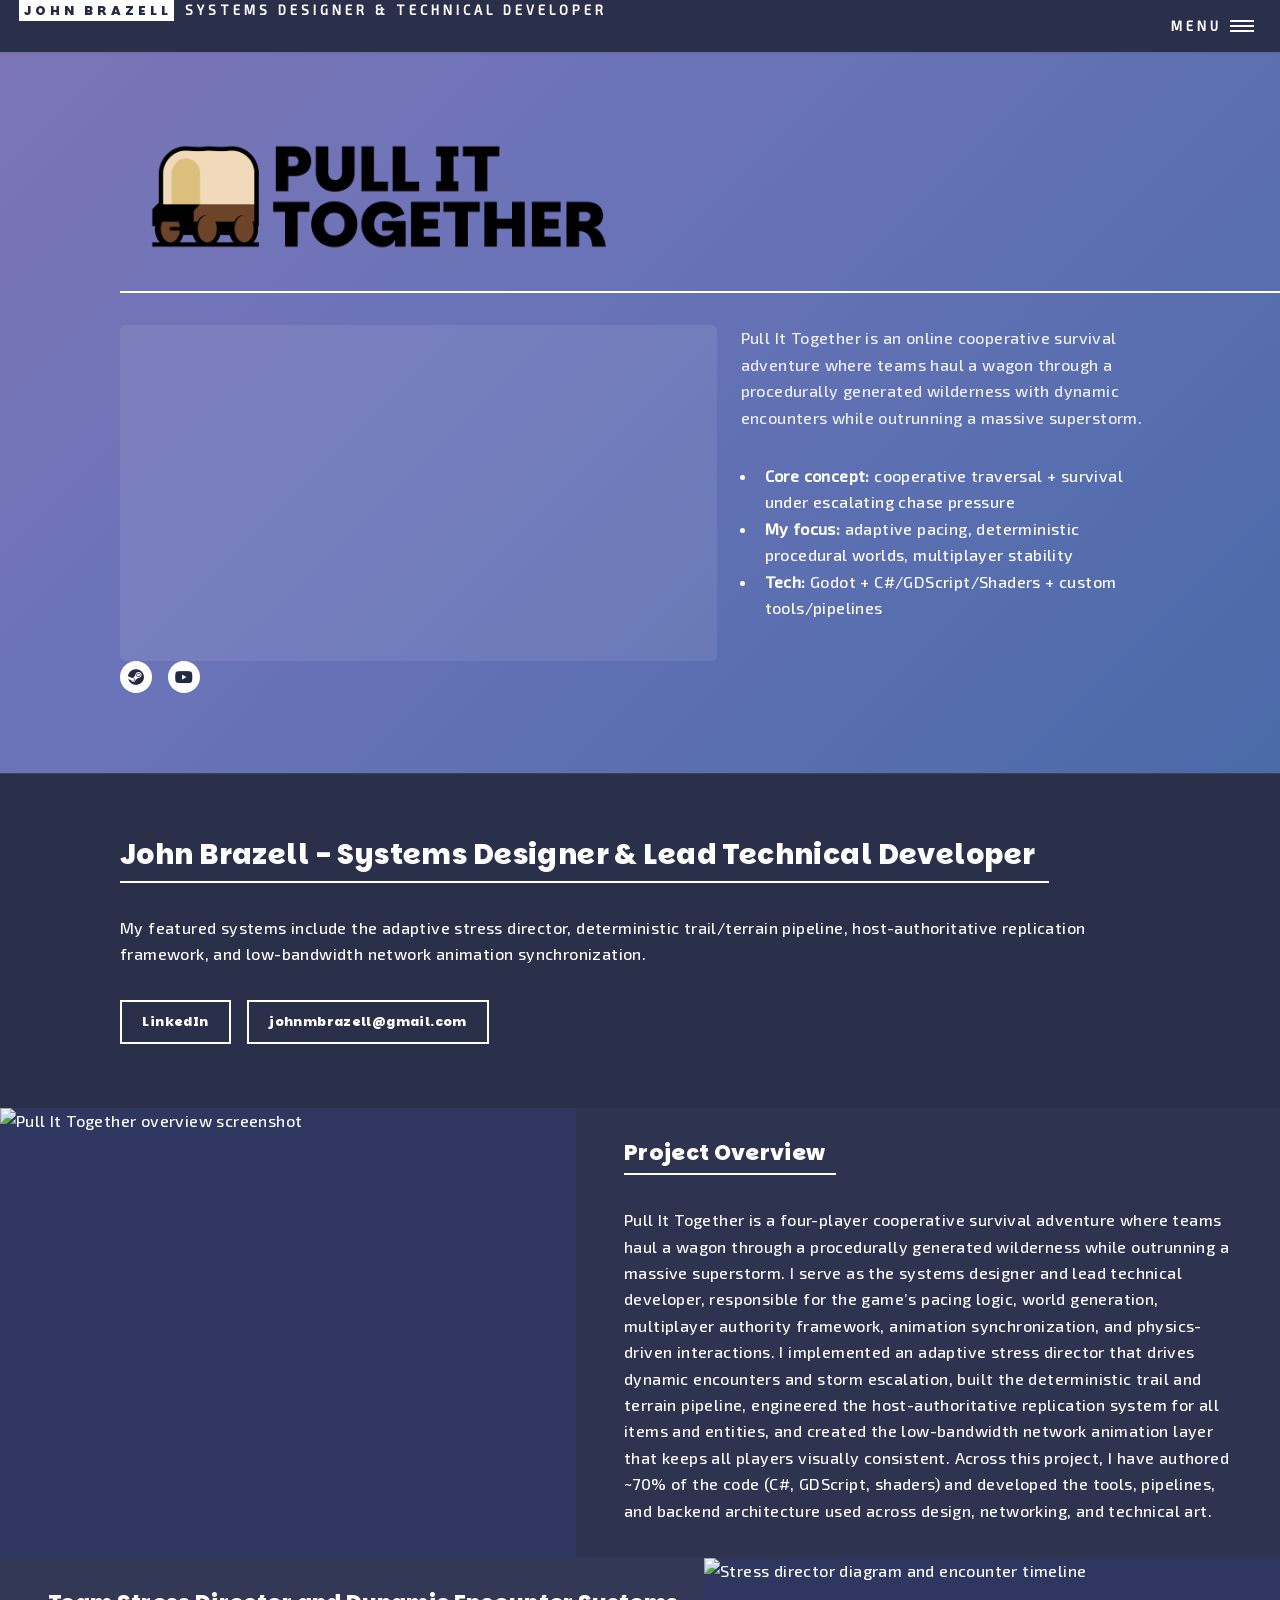
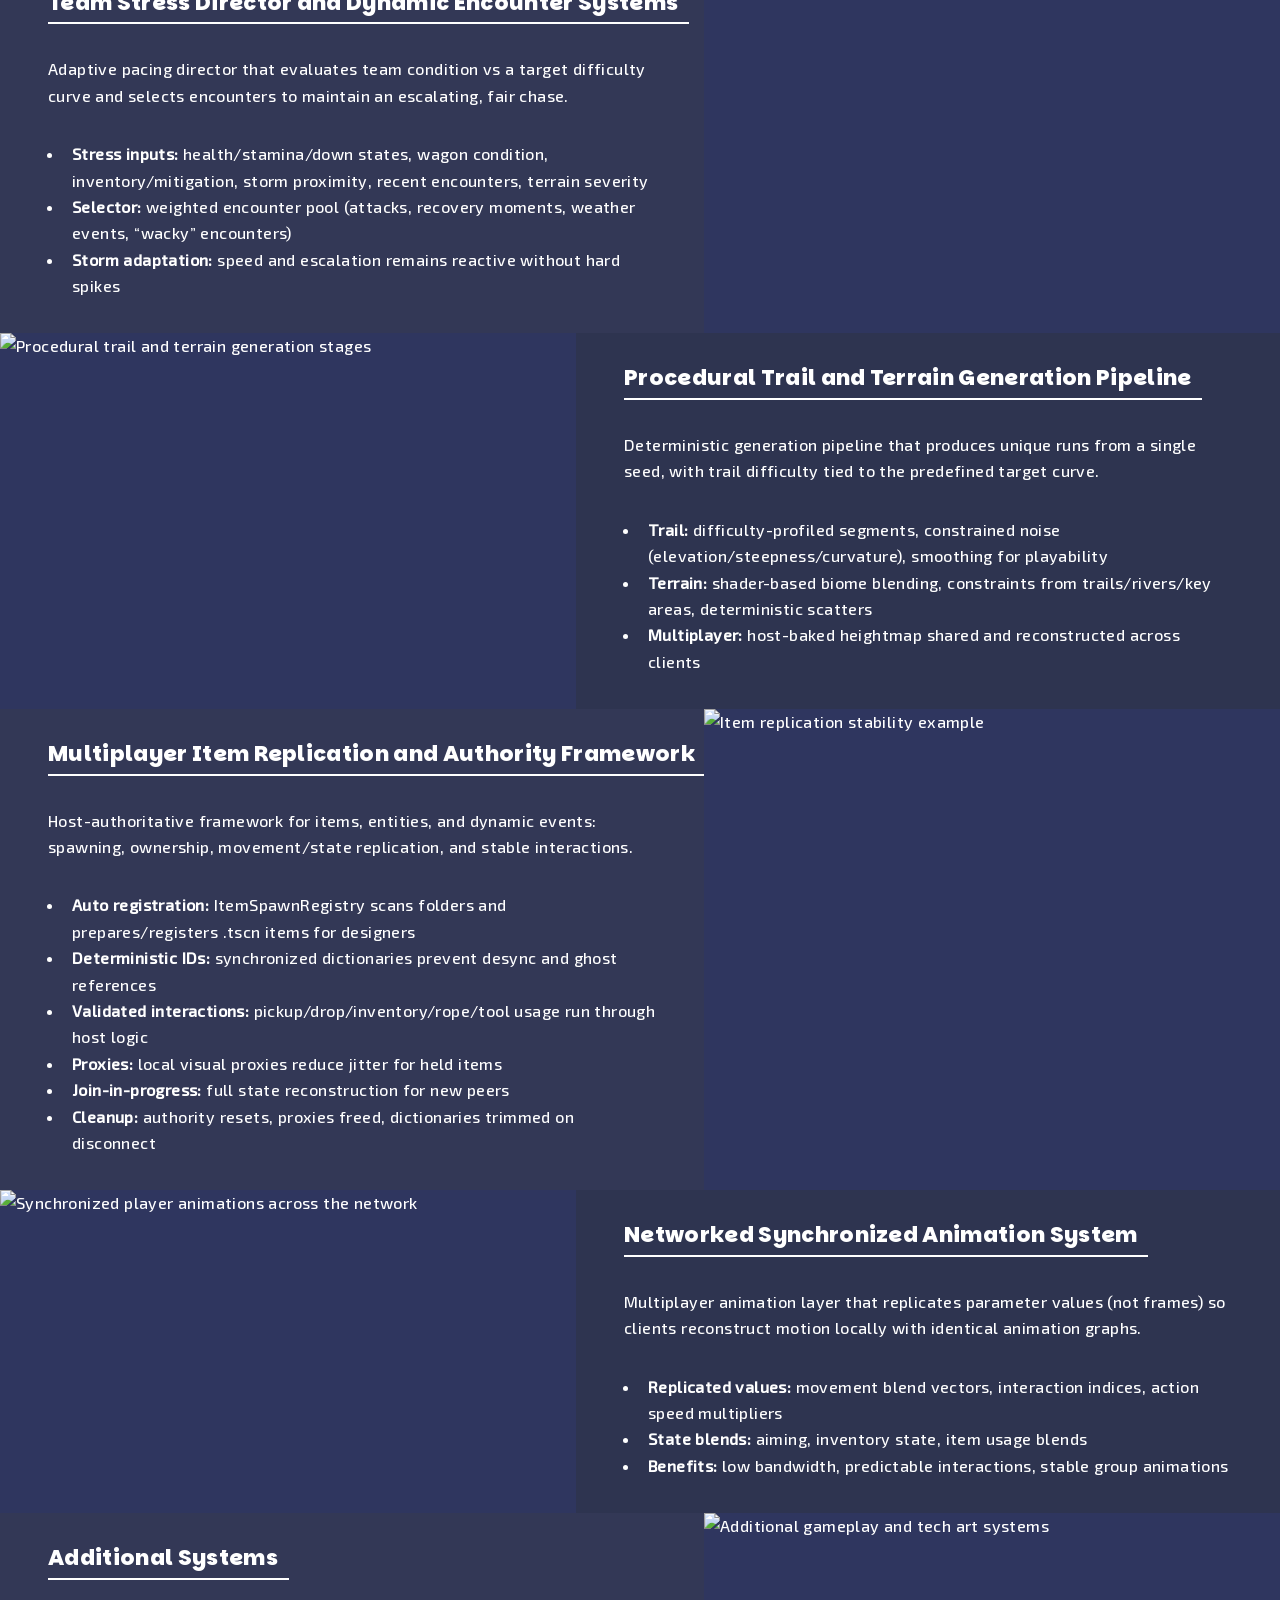
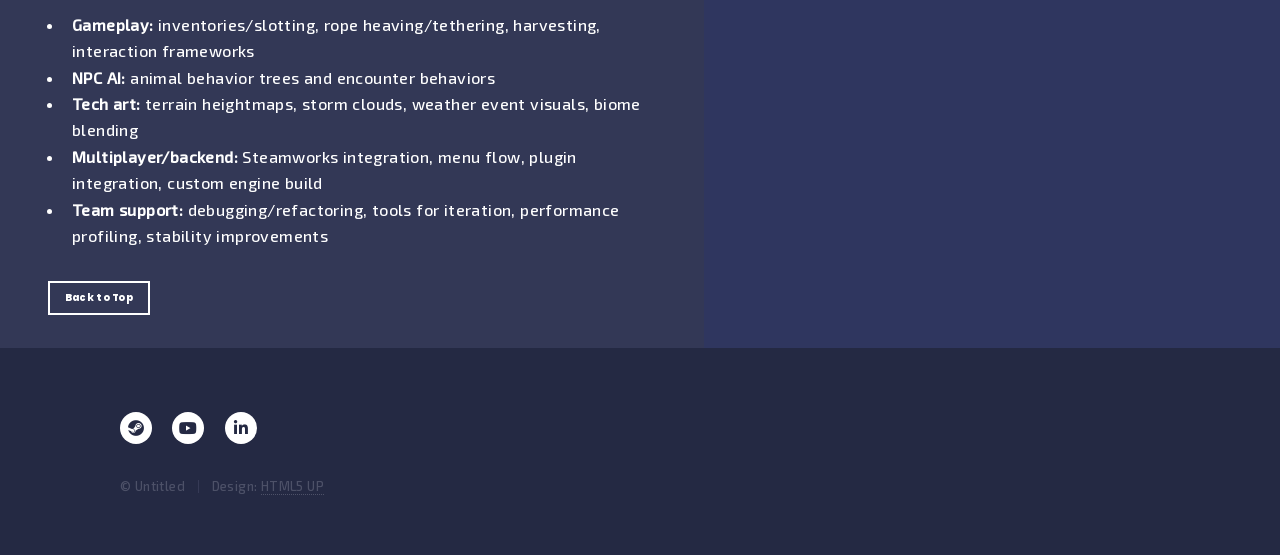
==== commit d3c216a6: "fixed super wide, mobile support?, cleaned up css" ====
--- a/index.html
+++ b/index.html
@@ -51,7 +51,7 @@
 		</h1>
 		</header>
 
-		<div class="row gtr-200">
+		<div class="row">
 		<!-- LEFT: Trailer -->
 		<div class="col-7 col-12-medium">
 			<div class="video-embed">
@@ -104,8 +104,7 @@
 			<ul class="actions">
 				<!-- Replace RESUME_URL, CONTACT_EMAIL, GITHUB_URL, LINKEDIN_URL as desired -->
 				<li><a class="button" href="https://www.linkedin.com/in/john-brazell" target="_blank" rel="noopener">LinkedIn</a></li>
-				<li><a class="button" href="mailto:johnmbrazell@gmail.com">Email</a></li>
-				<li><strong>johnmbrazell@gmail.com</strong></li>
+				<li><a class="button" href="mailto:johnmbrazell@gmail.com">johnmbrazell@gmail.com</a></li>
 			</ul>
 		</div>
 	</section>
@@ -249,7 +248,7 @@
 					</ul>
 
 					<ul class="actions">
-						<li><a href="index.html" class="button small">Back to Top</a></li>
+						<li><a href="#hero" class="button small">Back to Top</a></li>
 					</ul>
 				</div>
 			</div>
--- a/assets/css/custom.css
+++ b/assets/css/custom.css
@@ -1,60 +1,97 @@
 /* =========================
-   Hero section (inside #main)
-   ========================= */
-
-#hero .logo-title {
-  margin: 0 0 1.25rem 0;
-}
-
-#hero .logo-title img {
-  max-width: min(520px, 90%);
-  height: auto;
-  display: block;
-}
-
-/* Ensure right column stacks normally */
-#hero .hero-content {
-  display: block;
-}
-
-#hero .hero-content .actions {
-  margin-top: 1rem;
-}
-
-/* Responsive trailer embed (robust) */
-#hero .video-embed {
-  position: relative;
-  width: 100%;
-  padding-top: 56.25%; /* 16:9 */
-  border-radius: 0.35em;
-  overflow: hidden;
-  background: rgba(255,255,255,0.08);
-}
-
-#hero .video-embed iframe {
-  position: absolute;
-  inset: 0;
-  width: 100%;
-  height: 100%;
-  border: 0;
-  display: block;
-}
-
-/* Optional helpers */
-.qr-code {
-  max-width: 180px;
-  height: auto;
-  display: block;
-}
-
-.small-note {
-  margin-top: 0.75em;
-  font-size: 0.9em;
-  opacity: 0.9;
-}
-
-/* =========================
-   Hero section styling (match banner style2)
+   Custom Fonts
+   ========================= */
+
+@font-face {
+  font-family: "Parkinsans";
+  src: url("../webfonts/parkinsans-latin-800-normal.ttf") format("truetype");
+  font-weight: 800;
+  font-style: normal;
+  font-display: swap;
+}
+
+@font-face {
+  font-family: "Exo2";
+  src: url("../webfonts/exo-2-latin-500-normal.ttf") format("truetype");
+  font-weight: 500;
+  font-style: normal;
+  font-display: swap;
+}
+
+/* =========================
+   Global Typography
+   ========================= */
+
+body {
+  font-family: "Exo2", sans-serif;
+}
+
+h1, h2, h3, h4, h5, h6,
+.major h1,
+.major h2,
+.major h3,
+.logo strong,
+button,
+.button {
+  font-family: "Parkinsans", sans-serif;
+}
+
+/* Clean up Forty's default spacing for your fonts */
+h1, h2, h3, h4, h5, h6,
+.major h1,
+.major h2,
+.major h3 {
+  letter-spacing: 0.02em;
+  text-transform: none;
+}
+
+#hero h1 {
+  letter-spacing: 0.01em;
+}
+
+.major h2,
+.major h3 {
+  letter-spacing: 0.015em;
+}
+
+.button {
+  letter-spacing: 0.03em;
+  text-transform: none;
+}
+
+h1, h2, h3 {
+  font-weight: 800;
+  line-height: 1.2;
+}
+
+/* =========================
+   Global Layout Safety
+   ========================= */
+
+html,
+body {
+  overflow-x: hidden;
+}
+
+#wrapper,
+#main {
+  max-width: 100%;
+  overflow-x: hidden;
+}
+
+img,
+iframe,
+video {
+  max-width: 100%;
+}
+
+#header .logo {
+  white-space: normal;
+  line-height: 1.2;
+}
+
+/* =========================
+   Hero Section
    ========================= */
 
 #hero {
@@ -67,91 +104,217 @@
   color: #ffffff;
 }
 
-/* match Forty banner spacing */
 #hero.wrapper {
-  padding: 0rem 0 1rem 0;
-}
-
-/* ensure text stays readable */
+  padding: 0 0 1rem 0;
+}
+
 #hero p {
-  color: rgba(255,255,255,0.9);
-}
-
-/* =========================
-   Custom Fonts
-   ========================= */
-
-@font-face {
-  font-family: "Parkinsans";
-  src: url("../webfonts/parkinsans-latin-800-normal.ttf") format("truetype");
-  font-weight: 800;
-  font-style: normal;
-  font-display: swap;
-}
-
-@font-face {
-  font-family: "Exo2";
-  src: url("../webfonts/exo-2-latin-500-normal.ttf") format("truetype");
-  font-weight: 500;
-  font-style: normal;
-  font-display: swap;
-}
-
-/* =========================
-   Typography
-   ========================= */
-
-/* Regular text */
-body {
-  font-family: "Exo2", sans-serif;
-}
-
-/* Titles */
-h1, h2, h3, h4, h5, h6,
-.major h1,
-.major h2,
-.major h3 {
-  font-family: "Parkinsans", sans-serif;
-}
-
-.logo strong,
-button,
-.button {
-  font-family: "Parkinsans", sans-serif;
-}
-
-/* =========================
-   Heading spacing fixes for Parkinsans
-   ========================= */
-
-/* Remove excessive letter spacing from Forty template */
-h1, h2, h3, h4, h5, h6,
-.major h1,
-.major h2,
-.major h3 {
-  letter-spacing: 0.02em;
-  text-transform: none;
-}
-
-/* Main hero logo title (if text ever used instead of image) */
-#hero h1 {
-  letter-spacing: 0.01em;
-}
-
-/* Section headers */
-.major h2,
-.major h3 {
-  letter-spacing: 0.015em;
-}
-
-/* Buttons look better slightly tighter too */
-.button {
-  letter-spacing: 0.03em;
-  text-transform: none;
-}
-
-/* Improve rendering for bold display font */
-h1, h2, h3 {
-  font-weight: 800;
-  line-height: 1.2;
+  color: rgba(255, 255, 255, 0.9);
+}
+
+#hero .logo-title {
+  margin: 0 0 1.25rem 0;
+}
+
+#hero .logo-title img {
+  max-width: min(520px, 90%);
+  height: auto;
+  display: block;
+}
+
+#hero .hero-content {
+  display: block;
+}
+
+#hero .hero-content .actions {
+  margin-top: 1rem;
+}
+
+/* Trailer embed */
+#hero .video-embed {
+  position: relative;
+  width: 100%;
+  padding-top: 56.25%;
+  border-radius: 0.35em;
+  overflow: hidden;
+  background: rgba(255, 255, 255, 0.08);
+}
+
+#hero .video-embed iframe {
+  position: absolute;
+  inset: 0;
+  width: 100%;
+  height: 100%;
+  border: 0;
+  display: block;
+}
+
+/* =========================
+   Spotlight Sections
+   ========================= */
+
+.spotlights > section > .image {
+  display: flex;
+  align-items: center;
+  justify-content: center;
+  overflow: hidden;
+  background: #2f365f;
+}
+
+.spotlights > section > .image img {
+  width: 100%;
+  height: 100%;
+  object-fit: contain;
+  object-position: center center;
+  display: block;
+}
+
+/* =========================
+   Optional Helpers
+   ========================= */
+
+.qr-code {
+  max-width: 180px;
+  height: auto;
+  display: block;
+}
+
+.small-note {
+  margin-top: 0.75em;
+  font-size: 0.9em;
+  opacity: 0.9;
+}
+
+/* =========================
+   Mobile Responsiveness
+   ========================= */
+
+img {
+  max-width: 100%;
+  height: auto;
+}
+
+@media screen and (max-width: 980px) {
+  #hero.wrapper {
+    padding: 1.5rem 0;
+  }
+
+  #hero .logo-title img {
+    max-width: min(420px, 95%);
+  }
+
+  #hero .hero-content {
+    margin-top: 1.25rem;
+  }
+}
+
+@media screen and (max-width: 736px) {
+  #hero.wrapper {
+    padding: 1rem 0;
+  }
+
+  #hero .logo-title {
+    margin-bottom: 1rem;
+  }
+
+  #hero .logo-title img {
+    max-width: min(320px, 100%);
+  }
+
+  #hero .hero-content {
+    margin-top: 1rem;
+  }
+
+  #hero p,
+  #hero li,
+  #one p,
+  #one li,
+  .spotlights .content p,
+  .spotlights .content li {
+    font-size: 0.95rem;
+    line-height: 1.5;
+  }
+
+  h2 {
+    font-size: 1.6rem;
+  }
+
+  h3 {
+    font-size: 1.3rem;
+  }
+
+  .button {
+    font-size: 0.85rem;
+    padding: 0 1.25rem;
+    height: 2.75rem;
+    line-height: 2.75rem;
+  }
+
+  #hero .actions {
+    margin-top: 1rem;
+  }
+
+  #hero .actions li {
+    margin: 0 0.5rem 0.5rem 0;
+  }
+
+  #one .actions {
+    display: flex;
+    flex-wrap: wrap;
+    gap: 0.5rem;
+  }
+
+  #one .actions li {
+    margin: 0;
+  }
+
+  .spotlights .content .inner {
+    padding: 2rem 1.5rem;
+  }
+}
+
+@media screen and (max-width: 480px) {
+  #hero .logo-title img {
+    max-width: 260px;
+  }
+
+  #hero p,
+  #hero li,
+  #one p,
+  #one li,
+  .spotlights .content p,
+  .spotlights .content li {
+    font-size: 0.9rem;
+  }
+
+  h2 {
+    font-size: 1.35rem;
+  }
+
+  h3 {
+    font-size: 1.15rem;
+  }
+
+  .button {
+    width: 100%;
+    text-align: center;
+    padding: 0;
+  }
+
+  #hero .actions,
+  #one .actions {
+    display: block;
+  }
+
+  #hero .actions li,
+  #one .actions li {
+    display: block;
+    margin: 0 0 0.75rem 0;
+  }
+
+  .spotlights .content .inner,
+  #one .inner {
+    padding-left: 1.25rem;
+    padding-right: 1.25rem;
+  }
 }
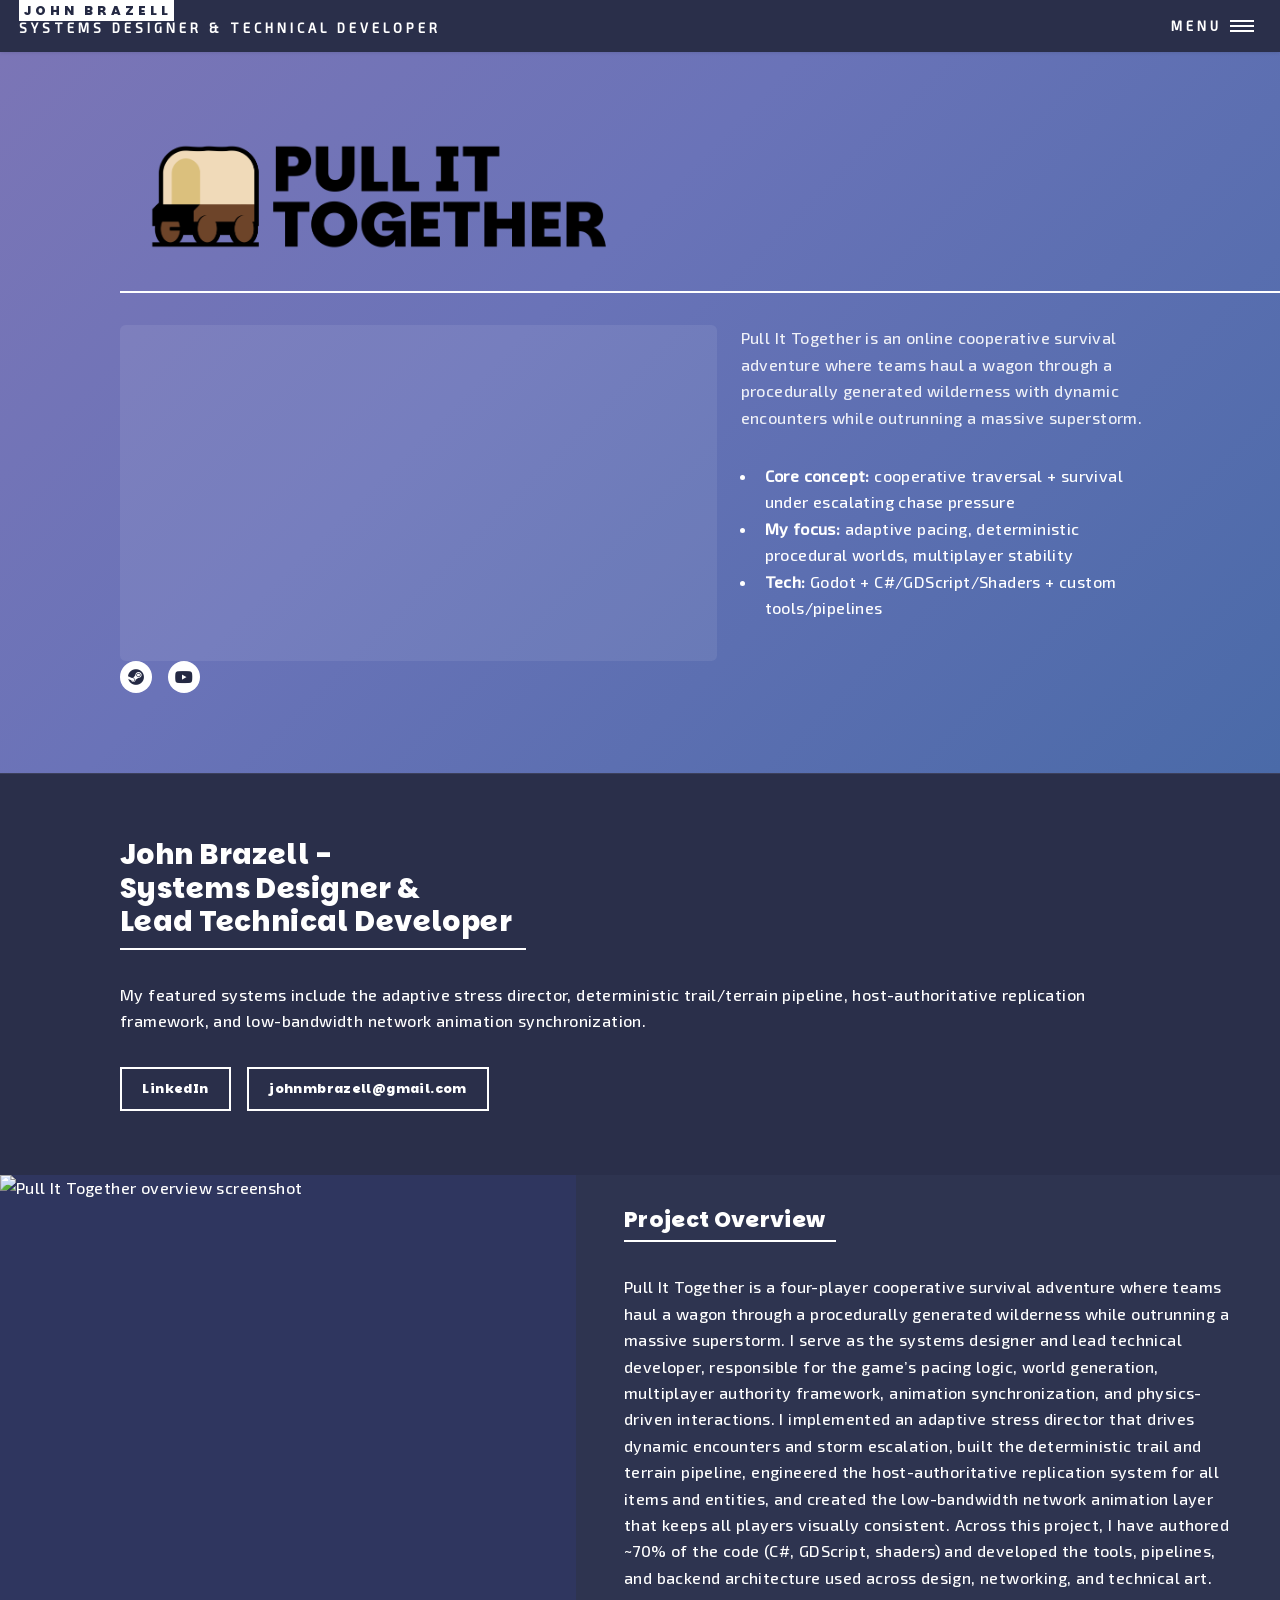
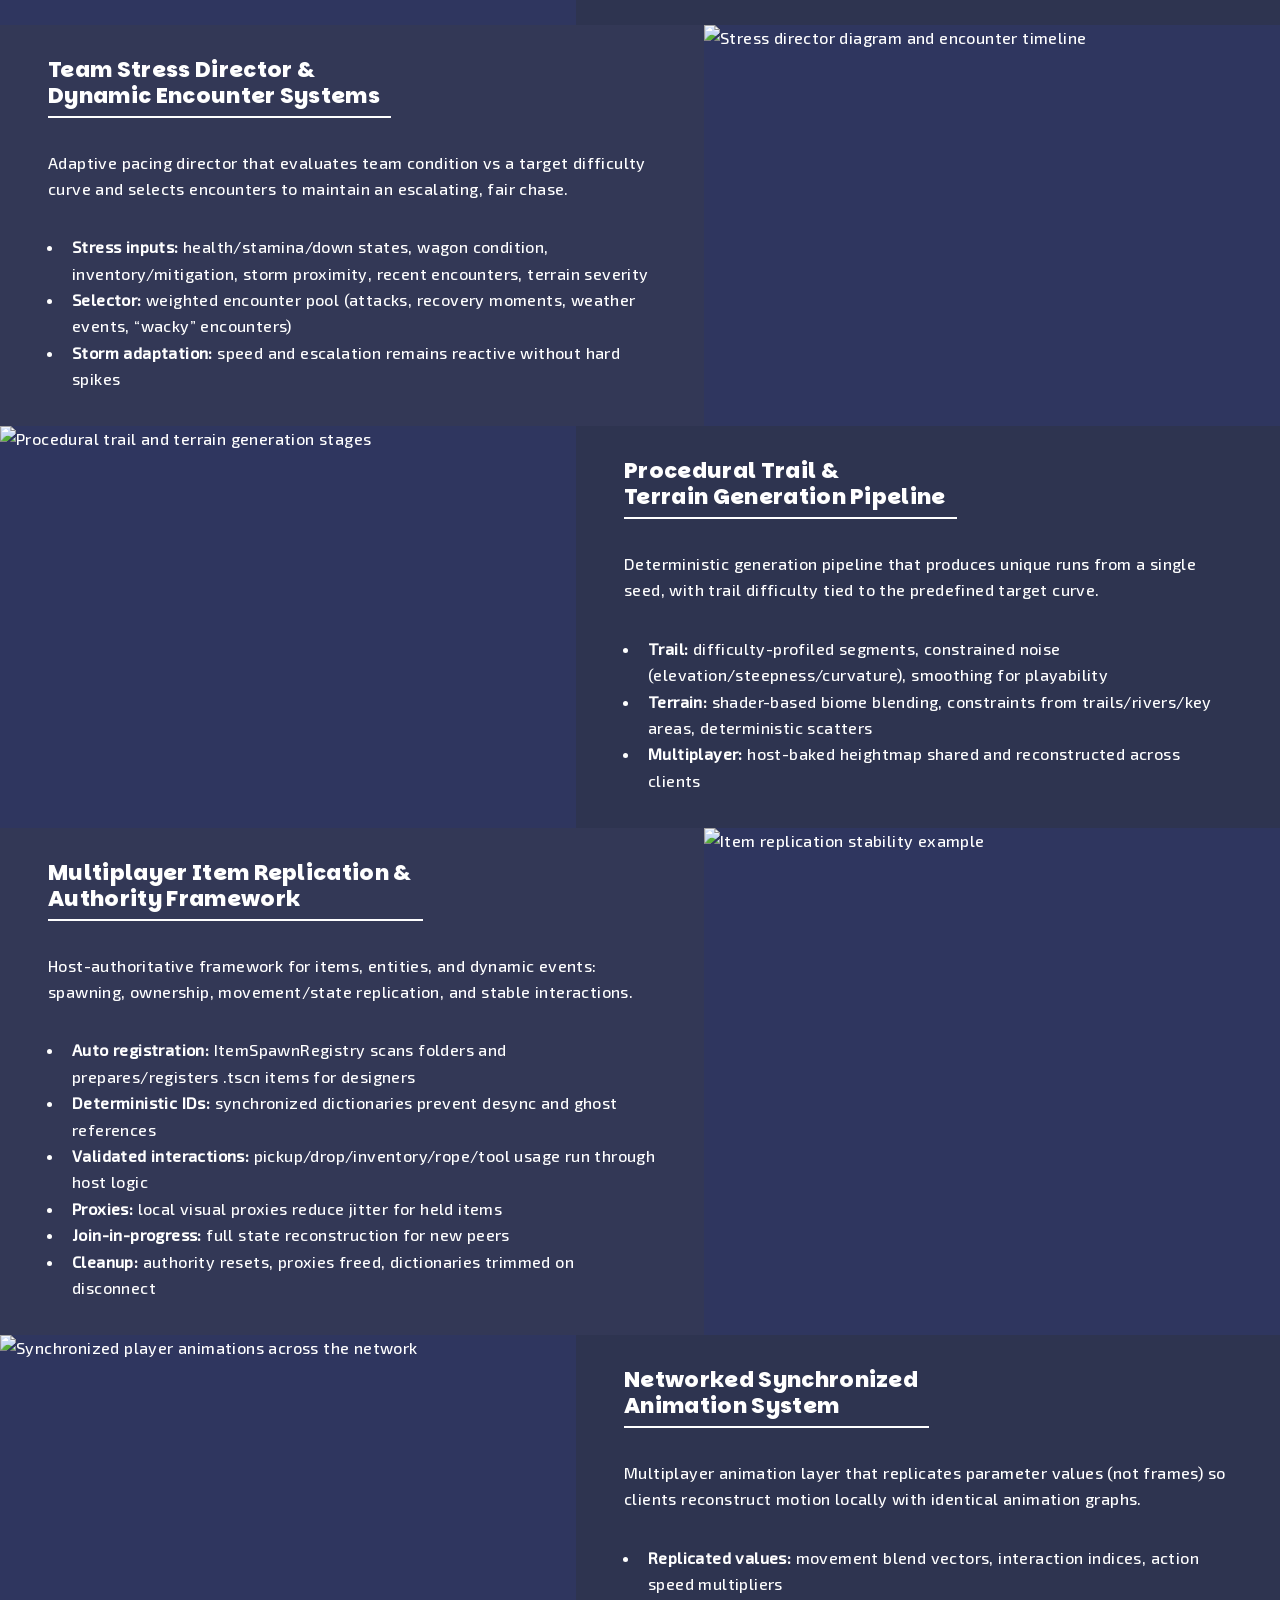
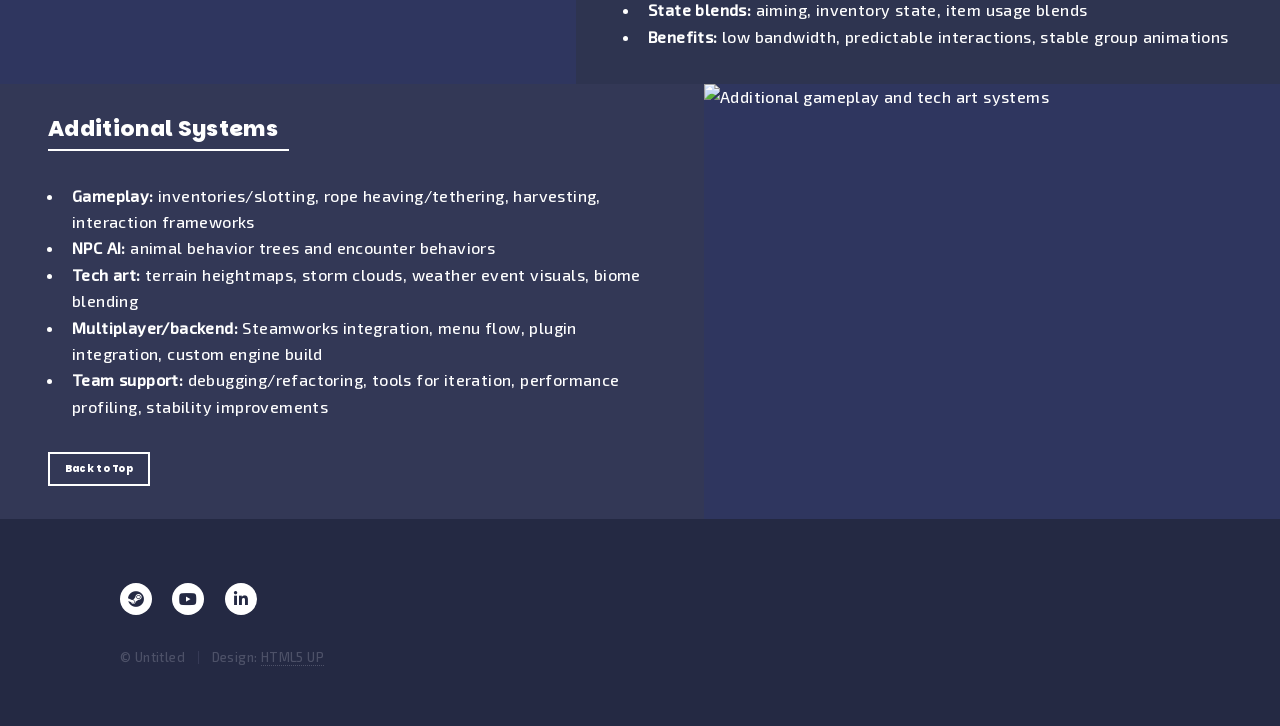
==== commit a3bd66b5: "title text formatting for mobile" ====
--- a/index.html
+++ b/index.html
@@ -21,7 +21,7 @@
 				<!-- Header -->
 				<!-- Note: The "styleN" class below should match that of the banner element. -->
 					<header id="header" class="style2">
-						<a href="index.html" class="logo"><strong>John Brazell</strong> <span>Systems Designer & Technical Developer</span></a>
+						<a href="index.html" class="logo"><strong>John Brazell</strong> <span><br>Systems Designer &amp; Technical Developer</span></a>
 						<nav>
 							<a href="#menu">Menu</a>
 						</nav>
@@ -93,7 +93,7 @@
 	<section id="one">
 		<div class="inner">
 			<header class="major">
-				<h2>John Brazell - Systems Designer &amp; Lead Technical Developer</h2>
+				<h2>John Brazell -<br>Systems Designer &amp;<br>Lead Technical Developer</h2>
 			</header>
 
 			<p>
@@ -137,7 +137,7 @@
 			<div class="content">
 				<div class="inner">
 					<header class="major">
-						<h3>Team Stress Director and Dynamic Encounter Systems</h3>
+						<h3>Team Stress Director &amp;<br>Dynamic Encounter Systems</h3>
 					</header>
 
 					<p>
@@ -161,7 +161,7 @@
 			<div class="content">
 				<div class="inner">
 					<header class="major">
-						<h3>Procedural Trail and Terrain Generation Pipeline</h3>
+						<h3>Procedural Trail &amp;<br>Terrain Generation Pipeline</h3>
 					</header>
 
 					<p>
@@ -185,7 +185,7 @@
 			<div class="content">
 				<div class="inner">
 					<header class="major">
-						<h3>Multiplayer Item Replication and Authority Framework</h3>
+						<h3>Multiplayer Item Replication &amp;<br>Authority Framework</h3>
 					</header>
 
 					<p>
@@ -212,7 +212,7 @@
 			<div class="content">
 				<div class="inner">
 					<header class="major">
-						<h3>Networked Synchronized Animation System</h3>
+						<h3>Networked Synchronized<br>Animation System</h3>
 					</header>
 
 					<p>
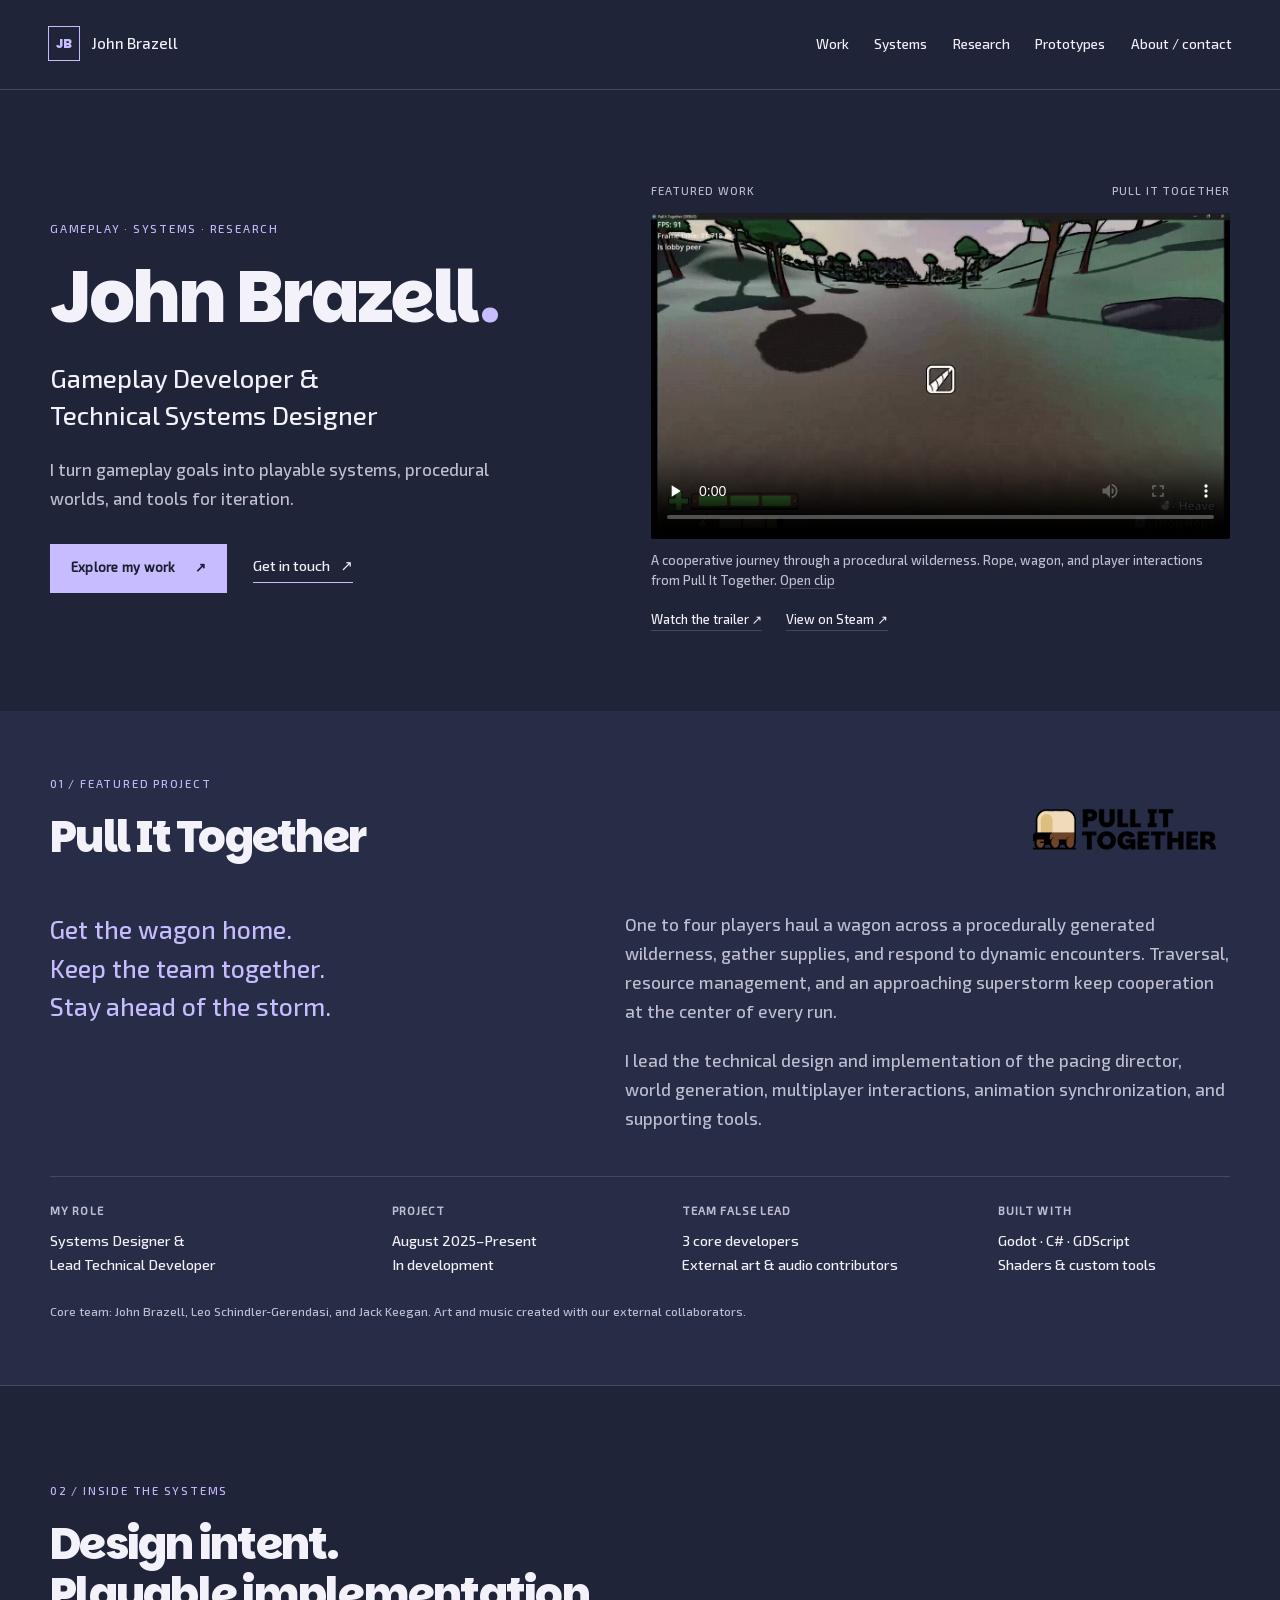
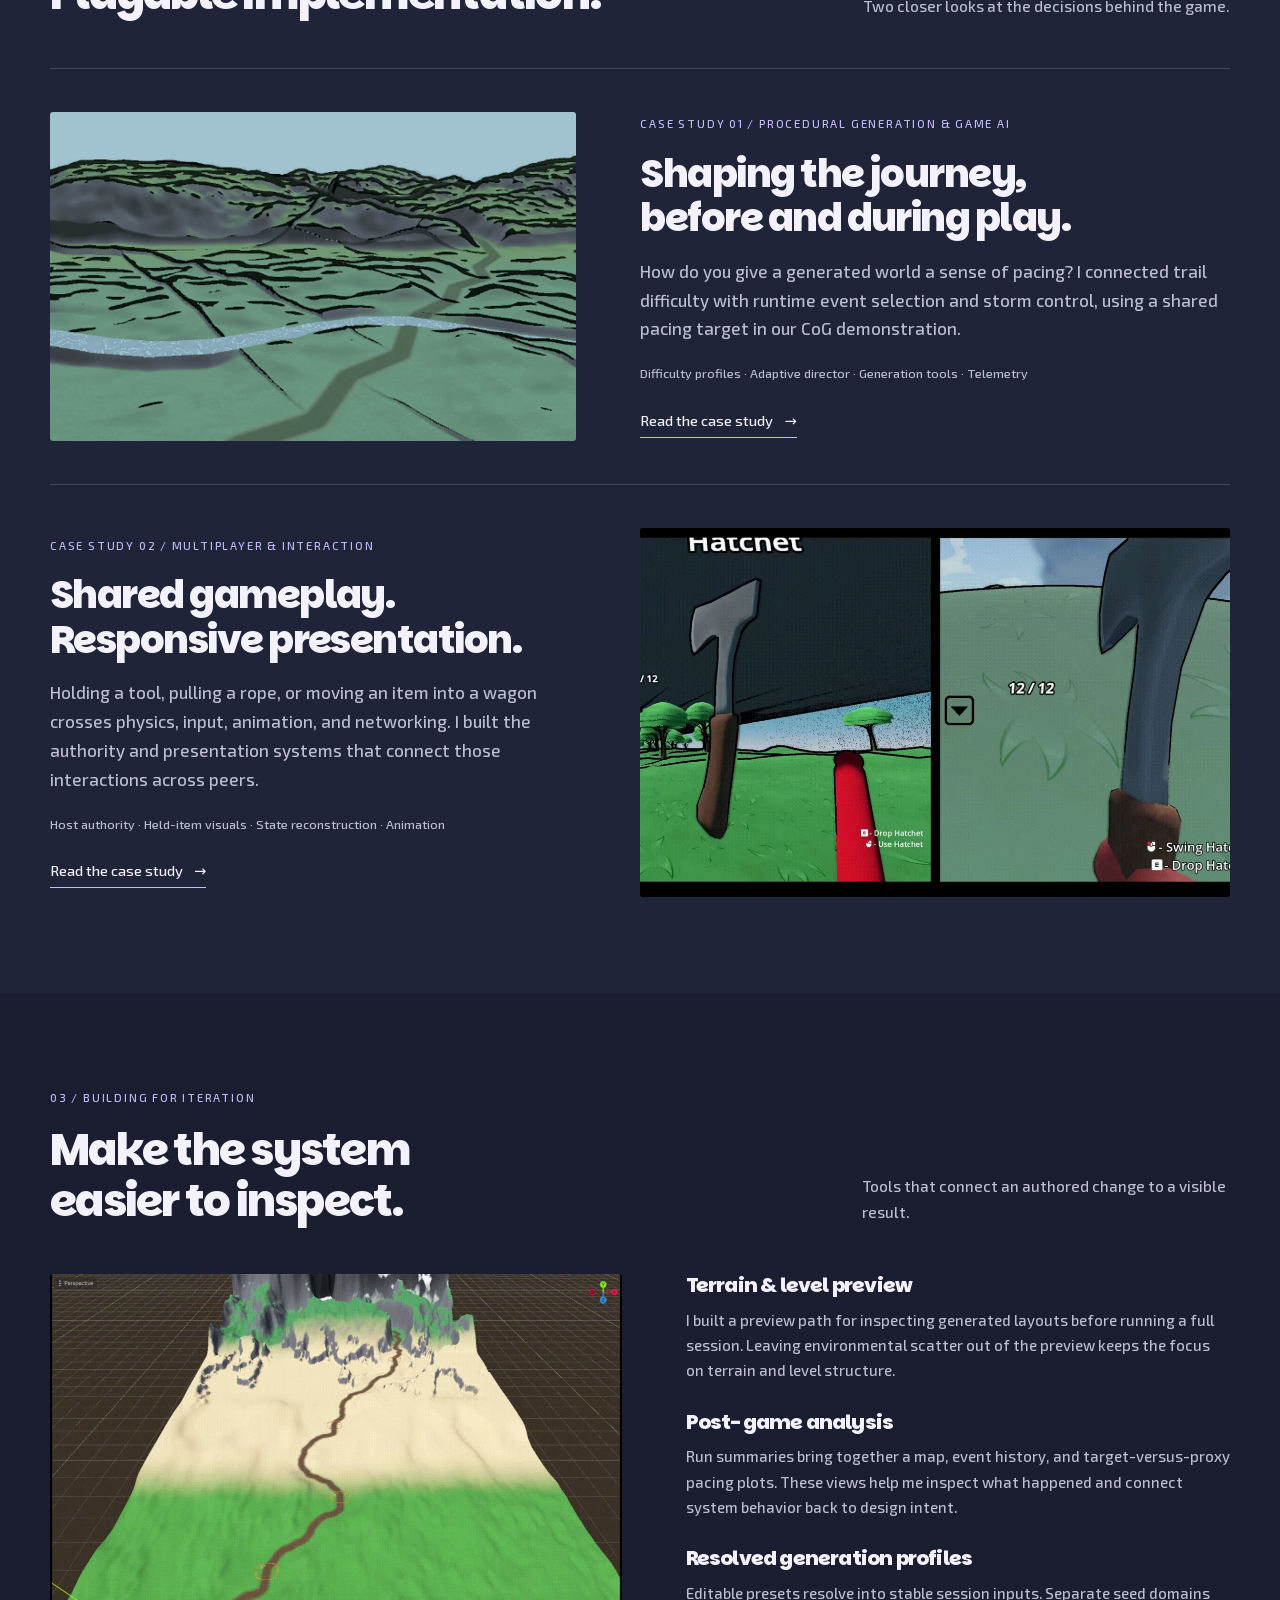
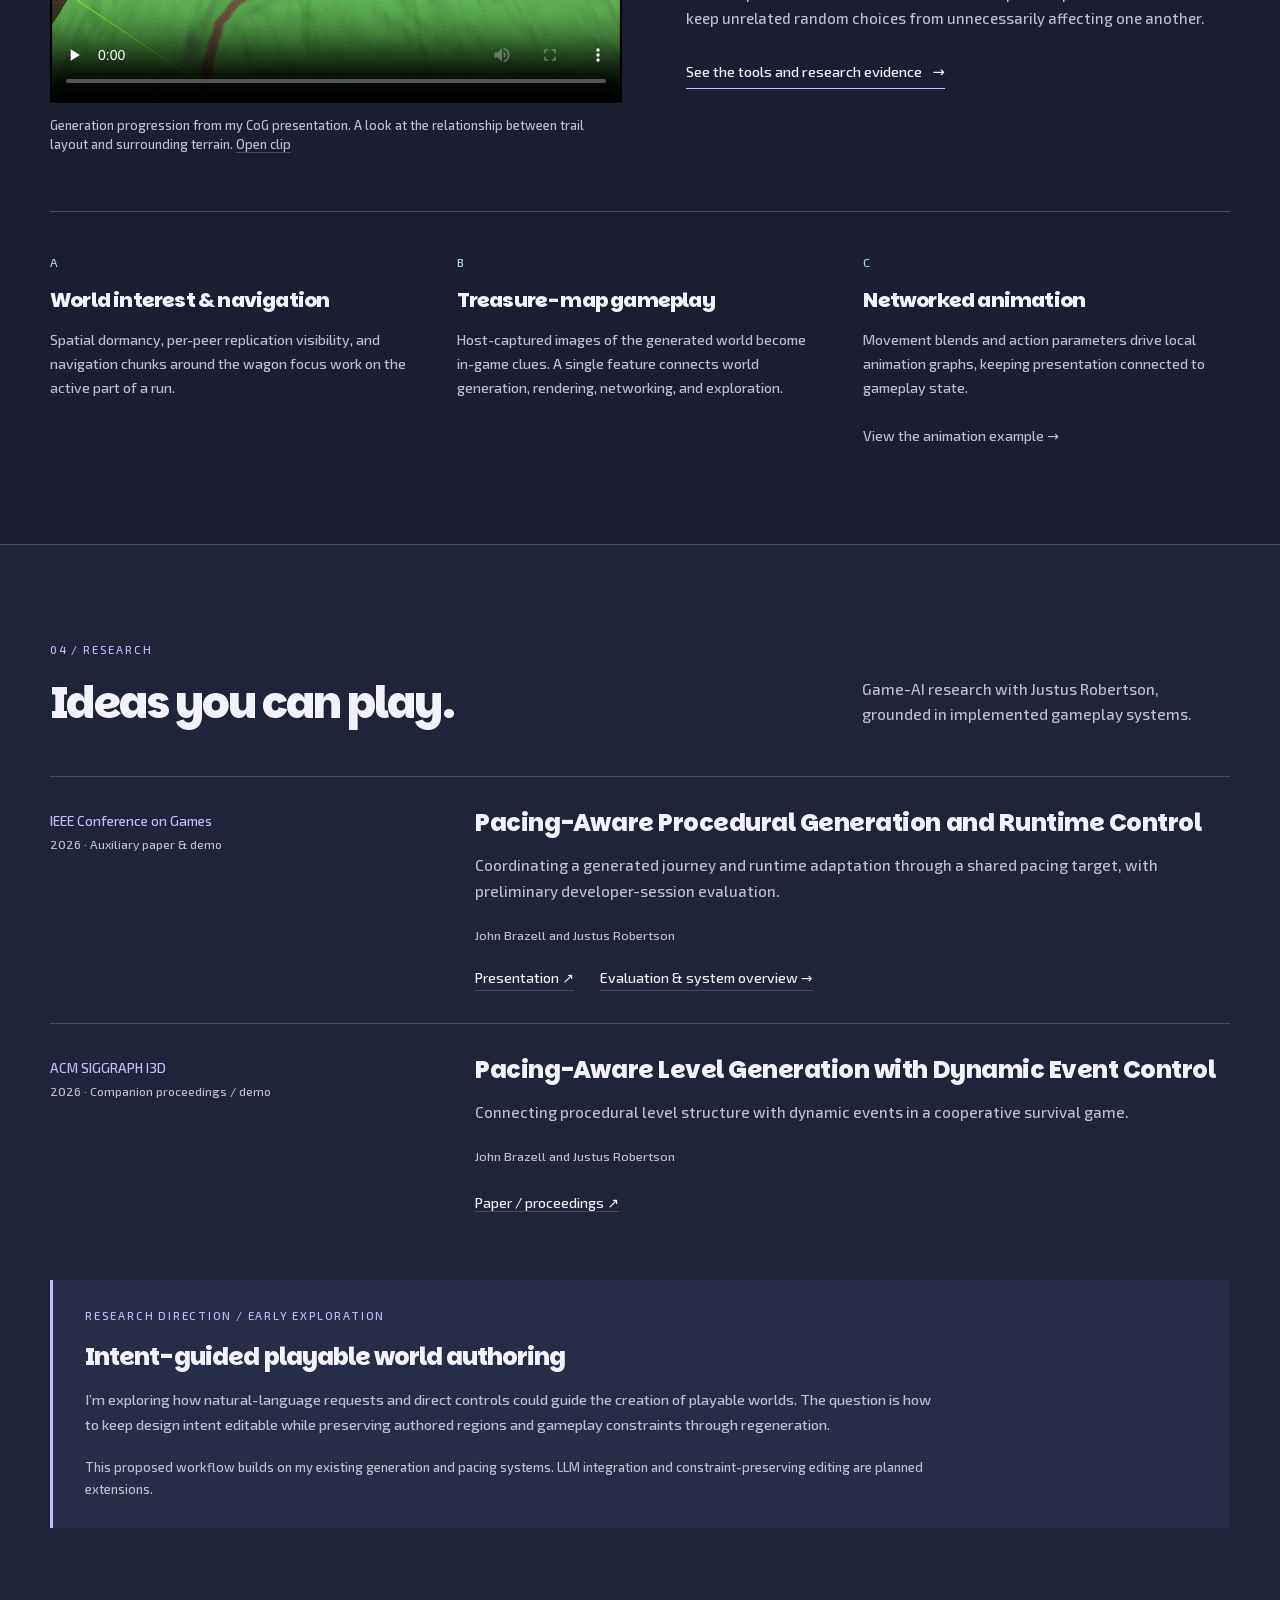
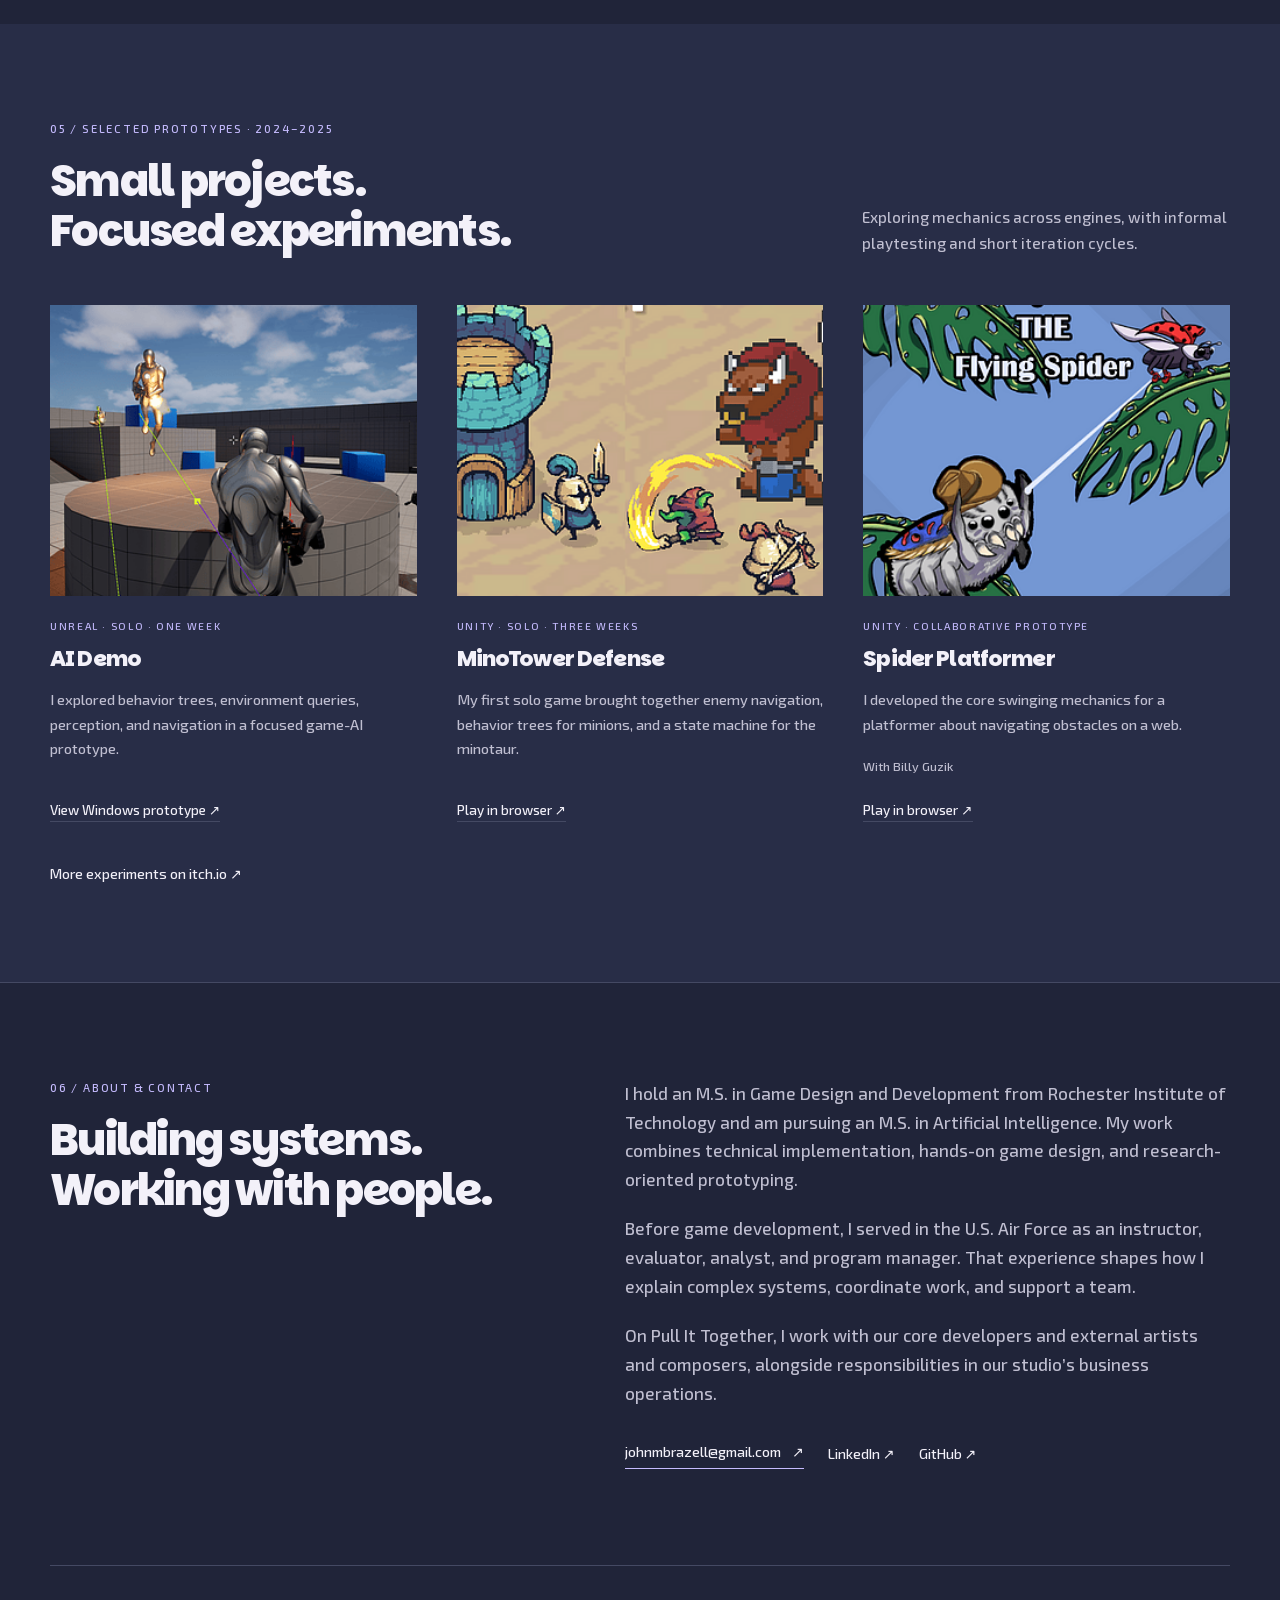
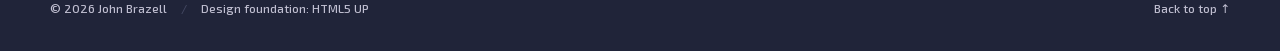
==== commit 9ad01914: "first revamp iteration" ====
--- a/index.html
+++ b/index.html
@@ -1,287 +1,108 @@
-<!DOCTYPE HTML>
-<!--
-	Forty by HTML5 UP
-	html5up.net | @ajlkn
-	Free for personal and commercial use under the CCA 3.0 license (html5up.net/license)
--->
-<html>
-	<head>
-		<title>Pull It Together - Systems</title>
-		<meta charset="utf-8" />
-		<meta name="viewport" content="width=device-width, initial-scale=1, user-scalable=no" />
-		<link rel="stylesheet" href="assets/css/main.css" />
-			<link rel="stylesheet" href="assets/css/custom.css" />
-		<noscript><link rel="stylesheet" href="assets/css/noscript.css" /></noscript>
-	</head>
-	<body class="is-preload">
+<!DOCTYPE html>
+<html lang="en">
+<head>
+  <meta charset="utf-8">
+  <meta name="viewport" content="width=device-width, initial-scale=1">
+  <title>John Brazell — Gameplay Systems &amp; Technical Game Design</title>
+  <meta name="description" content="Gameplay systems, procedural worlds, and tools for iteration. Explore John Brazell’s work on Pull It Together, pacing research, and selected prototypes.">
+  <link rel="canonical" href="https://johnbrazell.github.io/">
+  <meta property="og:type" content="website">
+  <meta property="og:title" content="John Brazell — Gameplay Systems &amp; Technical Game Design">
+  <meta property="og:description" content="Gameplay systems, procedural worlds, and tools for iteration. Explore John Brazell’s work on Pull It Together, pacing research, and selected prototypes.">
+  <meta property="og:url" content="https://johnbrazell.github.io/">
+  <meta property="og:image" content="https://johnbrazell.github.io/assets/media/social-preview.jpg">
+  <meta property="og:image:alt" content="Cooperative wagon traversal in Pull It Together">
+  <meta name="twitter:card" content="summary_large_image">
+  <link rel="stylesheet" href="assets/css/main.css">
+  <link rel="stylesheet" href="assets/css/custom.css">
+  <script src="assets/js/portfolio.js" defer></script>
+</head>
+<body>
+  <!-- Based on Forty by HTML5 UP, html5up.net. CC BY 3.0; attribution retained below. -->
+  <a class="skip-link" href="#main">Skip to content</a>
+  <header class="site-header">
+    <a class="wordmark" href="index.html"><span class="monogram" aria-hidden="true">JB</span><span>John Brazell</span></a>
+    <nav aria-label="Main navigation" id="main-nav"><a href="#work">Work</a><a href="#systems">Systems</a><a href="#research">Research</a><a href="#prototypes">Prototypes</a><a href="#about">About / contact</a></nav>
+  </header>
+  <main id="main">
+<section class="hero shell" id="hero" aria-labelledby="hero-title">
+  <div class="hero-copy">
+    <p class="eyebrow">Gameplay · Systems · Research</p>
+    <h1 id="hero-title">John Brazell<span class="accent">.</span></h1>
+    <p class="role">Gameplay Developer &amp;<br>Technical Systems Designer</p>
+    <p class="intro">I turn gameplay goals into playable systems, procedural worlds, and tools for iteration.</p>
+    <div class="link-actions"><a class="button primary" href="#systems">Explore my work <span aria-hidden="true">↗</span></a><a class="text-link" href="mailto:johnmbrazell@gmail.com">Get in touch <span aria-hidden="true">↗</span></a></div>
+  </div>
+  <div class="hero-media">
+    <div class="media-overline"><span>Featured work</span><span>Pull It Together</span></div>
+    <figure class="media-figure wide">
+      <video controls playsinline preload="none" poster="assets/media/cooperation.webp" width="1280" height="720" aria-label="Cooperative rope and wagon gameplay">
+        <source src="assets/media/cooperation.webm" type="video/webm">
+        <source src="assets/media/cooperation.mp4" type="video/mp4">
+        <a href="assets/media/cooperation.mp4">Watch Cooperative rope and wagon gameplay</a>
+      </video>
+      <figcaption>A cooperative journey through a procedural wilderness. Rope, wagon, and player interactions from Pull It Together. <a href="assets/media/cooperation.mp4">Open clip</a></figcaption>
+    </figure>
+    <p class="hero-media-links"><a href="https://www.youtube.com/watch?v=FMlpo9M2eyE">Watch the trailer <span aria-hidden="true">↗</span></a><a href="https://store.steampowered.com/app/4458000/Pull_It_Together/">View on Steam <span aria-hidden="true">↗</span></a></p>
+  </div>
+</section>
 
-		<!-- Wrapper -->
-			<div id="wrapper">
+<section id="work" class="project-band" aria-labelledby="work-title">
+  <div class="shell">
+    <div class="section-heading"><div><p class="eyebrow">01 / Featured project</p><h2 id="work-title">Pull It Together</h2></div><img class="game-logo" src="assets/images/logo_main.png" alt="Pull It Together logo" width="4610" height="1440" loading="lazy"></div>
+    <div class="project-intro" id="overview"><p class="lead">Get the wagon home.<br>Keep the team together.<br>Stay ahead of the storm.</p><div><p>One to four players haul a wagon across a procedurally generated wilderness, gather supplies, and respond to dynamic encounters. Traversal, resource management, and an approaching superstorm keep cooperation at the center of every run.</p><p>I lead the technical design and implementation of the pacing director, world generation, multiplayer interactions, animation synchronization, and supporting tools.</p></div></div>
+    <dl class="project-facts"><div><dt>My role</dt><dd>Systems Designer &amp;<br>Lead Technical Developer</dd></div><div><dt>Project</dt><dd>August 2025–Present<br>In development</dd></div><div><dt>Team False Lead</dt><dd>3 core developers<br>External art &amp; audio contributors</dd></div><div><dt>Built with</dt><dd>Godot · C# · GDScript<br>Shaders &amp; custom tools</dd></div></dl>
+    <p class="credit-line">Core team: John Brazell, Leo Schindler-Gerendasi, and Jack Keegan. Art and music created with our external collaborators.</p>
+  </div>
+</section>
 
-				<!-- Header -->
-				<!-- Note: The "styleN" class below should match that of the banner element. -->
-					<header id="header" class="style2">
-						<a href="index.html" class="logo"><strong>John Brazell</strong> <span><br>Systems Designer &amp; Technical Developer</span></a>
-						<nav>
-							<a href="#menu">Menu</a>
-						</nav>
-					</header>
+<section class="shell section-pad" id="systems" aria-labelledby="systems-title">
+  <div class="section-heading"><div><p class="eyebrow">02 / Inside the systems</p><h2 id="systems-title">Design intent.<br>Playable implementation.</h2></div><p class="section-deck">Two closer looks at the decisions behind the game.</p></div>
+  <article class="feature-row" id="procgen">
+    <a class="feature-image" href="case-studies/pacing-and-world-generation.html" aria-label="Read the pacing and procedural worlds case study"><img class="" src="assets/media/generation.webp" alt="Generated terrain with a trail and environmental placement" width="1000" height="1000" loading="lazy" decoding="async"></a>
+    <div class="feature-copy" id="stress-director"><p class="eyebrow">Case study 01 / Procedural generation &amp; game AI</p><h3>Shaping the journey,<br>before and during play.</h3><p>How do you give a generated world a sense of pacing? I connected trail difficulty with runtime event selection and storm control, using a shared pacing target in our CoG demonstration.</p><p class="mechanism">Difficulty profiles · Adaptive director · Generation tools · Telemetry</p><a class="text-link" href="case-studies/pacing-and-world-generation.html">Read the case study <span aria-hidden="true">→</span></a></div>
+  </article>
+  <article class="feature-row reverse" id="replication">
+    <a class="feature-image" href="case-studies/multiplayer-and-interaction.html" aria-label="Read the multiplayer interaction case study"><img class="" src="assets/media/held-items.webp" alt="Two views of a held hatchet used to compare item presentation" width="1280" height="720" loading="lazy" decoding="async"></a>
+    <div class="feature-copy"><p class="eyebrow">Case study 02 / Multiplayer &amp; interaction</p><h3>Shared gameplay.<br>Responsive presentation.</h3><p>Holding a tool, pulling a rope, or moving an item into a wagon crosses physics, input, animation, and networking. I built the authority and presentation systems that connect those interactions across peers.</p><p class="mechanism">Host authority · Held-item visuals · State reconstruction · Animation</p><a class="text-link" href="case-studies/multiplayer-and-interaction.html">Read the case study <span aria-hidden="true">→</span></a></div>
+  </article>
+</section>
 
-				<!-- Menu -->
-					<nav id="menu">
-						<ul class="links">
-							<li><a href="index.html">Overview</a></li>
-							<li><a href="#systems">Key Systems</a></li>
-						</ul>
-					</nav>
+<section class="tools-band section-pad" id="tools" aria-labelledby="tools-title"><div class="shell">
+  <div class="section-heading"><div><p class="eyebrow">03 / Building for iteration</p><h2 id="tools-title">Make the system<br>easier to inspect.</h2></div><p class="section-deck">Tools that connect an authored change to a visible result.</p></div>
+  <div class="tools-layout"><figure class="media-figure preview">
+      <video controls playsinline preload="none" poster="assets/media/world-preview.webp" width="1000" height="750" aria-label="Terrain and level generation progression">
+        <source src="assets/media/world-preview.webm" type="video/webm">
+        <source src="assets/media/world-preview.mp4" type="video/mp4">
+        <a href="assets/media/world-preview.mp4">Watch Terrain and level generation progression</a>
+      </video>
+      <figcaption>Generation progression from my CoG presentation. A look at the relationship between trail layout and surrounding terrain. <a href="assets/media/world-preview.mp4">Open clip</a></figcaption>
+    </figure>
+  <div class="tool-notes"><article><h3>Terrain &amp; level preview</h3><p>I built a preview path for inspecting generated layouts before running a full session. Leaving environmental scatter out of the preview keeps the focus on terrain and level structure.</p></article><article><h3>Post-game analysis</h3><p>Run summaries bring together a map, event history, and target-versus-proxy pacing plots. These views help me inspect what happened and connect system behavior back to design intent.</p></article><article><h3>Resolved generation profiles</h3><p>Editable presets resolve into stable session inputs. Separate seed domains keep unrelated random choices from unnecessarily affecting one another.</p></article><a class="text-link" href="case-studies/pacing-and-world-generation.html#tools-and-evidence">See the tools and research evidence <span aria-hidden="true">→</span></a></div></div>
+  <div class="supporting-systems" id="additional"><article><span class="small-index">A</span><h3>World interest &amp; navigation</h3><p>Spatial dormancy, per-peer replication visibility, and navigation chunks around the wagon focus work on the active part of a run.</p></article><article><span class="small-index">B</span><h3>Treasure-map gameplay</h3><p>Host-captured images of the generated world become in-game clues. A single feature connects world generation, rendering, networking, and exploration.</p></article><article id="animation"><span class="small-index">C</span><h3>Networked animation</h3><p>Movement blends and action parameters drive local animation graphs, keeping presentation connected to gameplay state.</p><a href="case-studies/multiplayer-and-interaction.html#animation">View the animation example <span aria-hidden="true">→</span></a></article></div>
+</div></section>
 
-<!-- Banner -->
-<!-- Note: The "styleN" class below should match that of the header element. -->
+<section class="shell section-pad" id="research" aria-labelledby="research-title">
+  <div class="section-heading"><div><p class="eyebrow">04 / Research</p><h2 id="research-title">Ideas you can play.</h2></div><p class="section-deck">Game-AI research with Justus Robertson, grounded in implemented gameplay systems.</p></div>
+  <article class="publication"><div class="publication-meta">IEEE Conference on Games<br><span>2026 · Auxiliary paper &amp; demo</span></div><div><h3>Pacing-Aware Procedural Generation and Runtime Control</h3><p>Coordinating a generated journey and runtime adaptation through a shared pacing target, with preliminary developer-session evaluation.</p><p class="byline">John Brazell and Justus Robertson</p><div class="inline-links"><a href="https://docs.google.com/presentation/d/1fP0E25BEL8_ynqduKgfCoFmk-GsYpv0kotvUB8F-1J0/edit?usp=sharing">Presentation <span aria-hidden="true">↗</span></a><a href="case-studies/pacing-and-world-generation.html#evaluation">Evaluation &amp; system overview <span aria-hidden="true">→</span></a></div></div></article>
+  <article class="publication"><div class="publication-meta">ACM SIGGRAPH I3D<br><span>2026 · Companion proceedings / demo</span></div><div><h3>Pacing-Aware Level Generation with Dynamic Event Control</h3><p>Connecting procedural level structure with dynamic events in a cooperative survival game.</p><p class="byline">John Brazell and Justus Robertson</p><a href="https://dl.acm.org/doi/10.1145/3807895.3807929">Paper / proceedings <span aria-hidden="true">↗</span></a></div></article>
+  <aside class="research-direction"><p class="eyebrow">Research direction / Early exploration</p><h3>Intent-guided playable world authoring</h3><p>I’m exploring how natural-language requests and direct controls could guide the creation of playable worlds. The question is how to keep design intent editable while preserving authored regions and gameplay constraints through regeneration.</p><p class="small-note">This proposed workflow builds on my existing generation and pacing systems. LLM integration and constraint-preserving editing are planned extensions.</p></aside>
+</section>
 
+<section class="prototype-band section-pad" id="prototypes" aria-labelledby="prototypes-title"><div class="shell">
+  <div class="section-heading"><div><p class="eyebrow">05 / Selected prototypes · 2024–2025</p><h2 id="prototypes-title">Small projects.<br>Focused experiments.</h2></div><p class="section-deck">Exploring mechanics across engines, with informal playtesting and short iteration cycles.</p></div>
+  <div class="prototype-grid">
+    <article><a class="prototype-image" href="https://johnbrazell.itch.io/ai-demo"><img class="" src="assets/media/prototype-unreal.png" alt="AI Demo project artwork" width="315" height="250" loading="lazy" decoding="async"></a><p class="eyebrow">Unreal · Solo · One week</p><h3>AI Demo</h3><p>I explored behavior trees, environment queries, perception, and navigation in a focused game-AI prototype.</p><a href="https://johnbrazell.itch.io/ai-demo">View Windows prototype <span aria-hidden="true">↗</span></a></article>
+    <article><a class="prototype-image" href="https://johnbrazell.itch.io/minotower-defense"><img class="" src="assets/media/prototype-minotower.png" alt="MinoTower Defense project artwork" width="315" height="250" loading="lazy" decoding="async"></a><p class="eyebrow">Unity · Solo · Three weeks</p><h3>MinoTower Defense</h3><p>My first solo game brought together enemy navigation, behavior trees for minions, and a state machine for the minotaur.</p><a href="https://johnbrazell.itch.io/minotower-defense">Play in browser <span aria-hidden="true">↗</span></a></article>
+    <article><a class="prototype-image" href="https://johnbrazell.itch.io/spider-platformer"><img class="" src="assets/media/prototype-spider.png" alt="The Flying Spider artwork for Spider Platformer" width="315" height="250" loading="lazy" decoding="async"></a><p class="eyebrow">Unity · Collaborative prototype</p><h3>Spider Platformer</h3><p>I developed the core swinging mechanics for a platformer about navigating obstacles on a web.</p><p class="byline">With Billy Guzik</p><a href="https://johnbrazell.itch.io/spider-platformer">Play in browser <span aria-hidden="true">↗</span></a></article>
+  </div><p class="archive-link"><a href="https://johnbrazell.itch.io/">More experiments on itch.io <span aria-hidden="true">↗</span></a></p>
+</div></section>
 
-<!-- Main -->
-<div id="main">
-
-	<section id="hero" class="wrapper">
-	<div class="inner">
-
-		<header class="major">
-		<h1 class="logo-title">
-			<img src="assets/images/logo_main.png" alt="Pull It Together" />
-		</h1>
-		</header>
-
-		<div class="row">
-		<!-- LEFT: Trailer -->
-		<div class="col-7 col-12-medium">
-			<div class="video-embed">
-				<iframe
-				src="https://www.youtube.com/embed/FMlpo9M2eyE"
-				title="Pull It Together Trailer"
-				allow="accelerometer; autoplay; clipboard-write; encrypted-media; gyroscope; picture-in-picture; web-share"
-				allowfullscreen
-				loading="lazy"></iframe>
-			</div>
-			<ul class="actions">
-				<li><a href="https://store.steampowered.com/app/4458000" class="icon brands alt fa-steam"><span class="label">Steam</span></a></li>
-				<li><a href="https://www.youtube.com/watch?v=FMlpo9M2eyE" class="icon brands alt fa-youtube"><span class="label">Youtube</span></a></li>
-			</ul>
-		</div>
-
-		<!-- RIGHT: Overview + CTA -->
-		<div class="col-5 col-12-medium">
-			<div class="hero-content">
-			<p>
-				Pull It Together is an online cooperative survival adventure where teams haul a wagon through a
-				procedurally generated wilderness with dynamic encounters while outrunning a massive superstorm.
-			</p>
-
-			<ul>
-				<li><strong>Core concept:</strong> cooperative traversal + survival under escalating chase pressure</li>
-				<li><strong>My focus:</strong> adaptive pacing, deterministic procedural worlds, multiplayer stability</li>
-				<li><strong>Tech:</strong> Godot + C#/GDScript/Shaders + custom tools/pipelines</li>
-			</ul>
-
-			</div>
-		</div>
-		</div>
-
-	</div>
-	</section>
-
-	<!-- ROLE / CONTACT BAND -->
-	<section id="one">
-		<div class="inner">
-			<header class="major">
-				<h2>John Brazell -<br>Systems Designer &amp;<br>Lead Technical Developer</h2>
-			</header>
-
-			<p>
-				My featured systems include the adaptive stress director, deterministic trail/terrain pipeline,
-				host-authoritative replication framework, and low-bandwidth network animation synchronization.
-			</p>
-
-			<ul class="actions">
-				<!-- Replace RESUME_URL, CONTACT_EMAIL, GITHUB_URL, LINKEDIN_URL as desired -->
-				<li><a class="button" href="https://www.linkedin.com/in/john-brazell" target="_blank" rel="noopener">LinkedIn</a></li>
-				<li><a class="button" href="mailto:johnmbrazell@gmail.com">johnmbrazell@gmail.com</a></li>
-			</ul>
-		</div>
-	</section>
-
-	<!-- FULL SECTIONS (spotlight layout: image + text) -->
-	<section id="systems" class="spotlights">
-
-		<section id="overview">
-			<a class="image">
-				<img src="assets/images/WagonFriend9.5sec.gif" alt="Pull It Together overview screenshot" data-position="center center" />
-			</a>
-			<div class="content">
-				<div class="inner">
-					<header class="major">
-						<h3>Project Overview</h3>
-					</header>
-
-					<p>
-						Pull It Together is a four-player cooperative survival adventure where teams haul a wagon through a procedurally generated wilderness while outrunning a massive superstorm. I serve as the systems designer and lead technical developer, responsible for the game’s pacing logic, world generation, multiplayer authority framework, animation synchronization, and physics-driven interactions. I implemented an adaptive stress director that drives dynamic encounters and storm escalation, built the deterministic trail and terrain pipeline, engineered the host-authoritative replication system for all items and entities, and created the low-bandwidth network animation layer that keeps all players visually consistent. Across this project, I have authored ~70% of the code (C#, GDScript, shaders) and developed the tools, pipelines, and backend architecture used across design, networking, and technical art. 
-					</p>
-
-				</div>
-			</div>
-		</section>
-
-		<section id="stress-director">
-			<a class="image">
-				<img src="assets/images/WildernessTrimmed.gif" alt="Stress director diagram and encounter timeline" data-position="center center" />
-			</a>
-			<div class="content">
-				<div class="inner">
-					<header class="major">
-						<h3>Team Stress Director &amp;<br>Dynamic Encounter Systems</h3>
-					</header>
-
-					<p>
-						Adaptive pacing director that evaluates team condition vs a target difficulty curve and selects encounters to maintain an escalating, fair chase.
-					</p>
-
-					<ul>
-						<li><strong>Stress inputs:</strong> health/stamina/down states, wagon condition, inventory/mitigation, storm proximity, recent encounters, terrain severity</li>
-						<li><strong>Selector:</strong> weighted encounter pool (attacks, recovery moments, weather events, “wacky” encounters)</li>
-						<li><strong>Storm adaptation:</strong> speed and escalation remains reactive without hard spikes</li>
-					</ul>
-
-				</div>
-			</div>
-		</section>
-
-		<section id="procgen">
-			<a class="image">
-				<img src="assets/images/LevelGenStepsProgress.gif" alt="Procedural trail and terrain generation stages" data-position="center center" />
-			</a>
-			<div class="content">
-				<div class="inner">
-					<header class="major">
-						<h3>Procedural Trail &amp;<br>Terrain Generation Pipeline</h3>
-					</header>
-
-					<p>
-						Deterministic generation pipeline that produces unique runs from a single seed, with trail difficulty tied to the predefined target curve.
-					</p>
-
-					<ul>
-						<li><strong>Trail:</strong> difficulty-profiled segments, constrained noise (elevation/steepness/curvature), smoothing for playability</li>
-						<li><strong>Terrain:</strong> shader-based biome blending, constraints from trails/rivers/key areas, deterministic scatters</li>
-						<li><strong>Multiplayer:</strong> host-baked heightmap shared and reconstructed across clients</li>
-					</ul>
-
-				</div>
-			</div>
-		</section>
-
-		<section id="replication">
-			<a class="image">
-				<img src="assets/images/HeldItemsBeforeAfter.gif" alt="Item replication stability example" data-position="center center" />
-			</a>
-			<div class="content">
-				<div class="inner">
-					<header class="major">
-						<h3>Multiplayer Item Replication &amp;<br>Authority Framework</h3>
-					</header>
-
-					<p>
-						Host-authoritative framework for items, entities, and dynamic events: spawning, ownership, movement/state replication, and stable interactions.
-					</p>
-
-					<ul>
-						<li><strong>Auto registration:</strong> ItemSpawnRegistry scans folders and prepares/registers .tscn items for designers</li>
-						<li><strong>Deterministic IDs:</strong> synchronized dictionaries prevent desync and ghost references</li>
-						<li><strong>Validated interactions:</strong> pickup/drop/inventory/rope/tool usage run through host logic</li>
-						<li><strong>Proxies:</strong> local visual proxies reduce jitter for held items</li>
-						<li><strong>Join-in-progress:</strong> full state reconstruction for new peers</li>
-						<li><strong>Cleanup:</strong> authority resets, proxies freed, dictionaries trimmed on disconnect</li>
-					</ul>
-
-				</div>
-			</div>
-		</section>
-
-		<section id="animation">
-			<a class="image">
-				<img src="assets/images/SyncedAnims.gif" alt="Synchronized player animations across the network" data-position="center center" />
-			</a>
-			<div class="content">
-				<div class="inner">
-					<header class="major">
-						<h3>Networked Synchronized<br>Animation System</h3>
-					</header>
-
-					<p>
-						Multiplayer animation layer that replicates parameter values (not frames) so clients reconstruct motion locally with identical animation graphs.
-					</p>
-
-					<ul>
-						<li><strong>Replicated values:</strong> movement blend vectors, interaction indices, action speed multipliers</li>
-						<li><strong>State blends:</strong> aiming, inventory state, item usage blends</li>
-						<li><strong>Benefits:</strong> low bandwidth, predictable interactions, stable group animations</li>
-					</ul>
-
-				</div>
-			</div>
-		</section>
-
-		<section id="additional">
-			<a class="image">
-				<img src="assets/images/RopeTetherStormCoop11.5sec.gif" alt="Additional gameplay and tech art systems" data-position="center center" />
-			</a>
-			<div class="content">
-				<div class="inner">
-					<header class="major">
-						<h3>Additional Systems</h3>
-					</header>
-
-					<ul>
-						<li><strong>Gameplay:</strong> inventories/slotting, rope heaving/tethering, harvesting, interaction frameworks</li>
-						<li><strong>NPC AI:</strong> animal behavior trees and encounter behaviors</li>
-						<li><strong>Tech art:</strong> terrain heightmaps, storm clouds, weather event visuals, biome blending</li>
-						<li><strong>Multiplayer/backend:</strong> Steamworks integration, menu flow, plugin integration, custom engine build</li>
-						<li><strong>Team support:</strong> debugging/refactoring, tools for iteration, performance profiling, stability improvements</li>
-					</ul>
-
-					<ul class="actions">
-						<li><a href="#hero" class="button small">Back to Top</a></li>
-					</ul>
-				</div>
-			</div>
-		</section>
-
-	</section>
-
-</div>
-
-				<!-- Footer -->
-					<footer id="footer">
-						<div class="inner">
-							<ul class="icons">
-								<li><a href="https://store.steampowered.com/app/4458000" class="icon brands alt fa-steam"><span class="label">Steam</span></a></li>
-								<li><a href="https://www.youtube.com/@TeamFalseLead" class="icon brands alt fa-youtube"><span class="label">Youtube</span></a></li>
-								<li><a href="https://www.linkedin.com/in/john-brazell" class="icon brands alt fa-linkedin-in"><span class="label">LinkedIn</span></a></li>
-							</ul>
-							<ul class="copyright">
-								<li>&copy; Untitled</li><li>Design: <a href="https://html5up.net">HTML5 UP</a></li>
-							</ul>
-						</div>
-					</footer>
-
-			</div>
-
-		<!-- Scripts -->
-			<script src="assets/js/jquery.min.js"></script>
-			<script src="assets/js/jquery.scrolly.min.js"></script>
-			<script src="assets/js/jquery.scrollex.min.js"></script>
-			<script src="assets/js/browser.min.js"></script>
-			<script src="assets/js/breakpoints.min.js"></script>
-			<script src="assets/js/util.js"></script>
-			<script src="assets/js/main.js"></script>
-
-	</body>
-</html>+<section class="shell section-pad about" id="about" aria-labelledby="about-title"><div><p class="eyebrow">06 / About &amp; contact</p><h2 id="about-title">Building systems.<br>Working with people.</h2></div><div><p>I hold an M.S. in Game Design and Development from Rochester Institute of Technology and am pursuing an M.S. in Artificial Intelligence. My work combines technical implementation, hands-on game design, and research-oriented prototyping.</p><p>Before game development, I served in the U.S. Air Force as an instructor, evaluator, analyst, and program manager. That experience shapes how I explain complex systems, coordinate work, and support a team.</p><p>On Pull It Together, I work with our core developers and external artists and composers, alongside responsibilities in our studio’s business operations.</p><div class="contact-links"><a class="text-link" href="mailto:johnmbrazell@gmail.com">johnmbrazell@gmail.com <span aria-hidden="true">↗</span></a><a href="https://www.linkedin.com/in/john-brazell/">LinkedIn <span aria-hidden="true">↗</span></a><a href="https://github.com/johnbrazell">GitHub <span aria-hidden="true">↗</span></a></div></div></section>
+</main>
+  <footer class="site-footer shell">
+    <p>© 2026 John Brazell <span class="footer-separator">/</span> <a href="https://html5up.net">Design foundation: HTML5 UP</a></p>
+    <a href="#hero">Back to top <span aria-hidden="true">↑</span></a>
+  </footer>
+</body>
+</html>
--- a/assets/css/custom.css
+++ b/assets/css/custom.css
@@ -1,320 +1,1143 @@
-/* =========================
-   Custom Fonts
-   ========================= */
-
+/* Portfolio presentation built on Forty by HTML5 UP. */
 @font-face {
-  font-family: "Parkinsans";
-  src: url("../webfonts/parkinsans-latin-800-normal.ttf") format("truetype");
-  font-weight: 800;
-  font-style: normal;
-  font-display: swap;
+  font-family:Parkinsans;
+  src:url('../webfonts/parkinsans-latin-800-normal.ttf') format('truetype');
+  font-weight:800;
+  font-style:normal;
+  font-display:swap;
 }
 
 @font-face {
-  font-family: "Exo2";
-  src: url("../webfonts/exo-2-latin-500-normal.ttf") format("truetype");
-  font-weight: 500;
-  font-style: normal;
-  font-display: swap;
-}
-
-/* =========================
-   Global Typography
-   ========================= */
+  font-family:Exo2;
+  src:url('../webfonts/exo-2-latin-500-normal.ttf') format('truetype');
+  font-weight:500;
+  font-style:normal;
+  font-display:swap;
+}
+
+:root {
+  --bg:#202439;
+  --surface:#282d47;
+  --surface-deep:#1a1e30;
+  --ink:#f3f1f9;
+  --muted:#c0bfd1;
+  --accent:#c6bcff;
+  --mint:#a9dfce;
+  --line:#444963;
+  --shell:1180px;
+}
+
+html {
+  scroll-behavior:smooth;
+  scroll-padding-top:2rem;
+}
 
 body {
-  font-family: "Exo2", sans-serif;
-}
-
-h1, h2, h3, h4, h5, h6,
-.major h1,
-.major h2,
-.major h3,
-.logo strong,
-button,
+  background:var(--bg);
+  color:var(--ink);
+  font-family:Exo2,system-ui,sans-serif;
+  font-size:17px;
+  font-weight:500;
+  line-height:1.7;
+  letter-spacing:0;
+}
+
+*,*::before,*::after {
+  box-sizing:border-box;
+}
+
+main {
+  display:block;
+}
+
+#main {
+  background:var(--bg);
+}
+
+#main>section,#main>article {
+  border-top:0;
+}
+
+h1,h2,h3,h4 {
+  font-family:Parkinsans,system-ui,sans-serif;
+  font-weight:800;
+  color:var(--ink);
+  letter-spacing:-.04em;
+  line-height:1.16;
+  margin:0 0 1rem;
+  text-transform:none;
+}
+
+h1 {
+  font-size:clamp(3.2rem,5.6vw,5.3rem);
+}
+
+h2 {
+  font-size:clamp(2rem,3.4vw,3.1rem);
+}
+
+h3 {
+  font-size:clamp(1.35rem,2.4vw,2rem);
+}
+
+p {
+  margin:0 0 1.25rem;
+}
+
+p:last-child {
+  margin-bottom:0;
+}
+
+a {
+  color:inherit;
+  text-decoration:none;
+  border-bottom:1px solid transparent;
+  transition:color .15s,border-color .15s;
+}
+
+a:hover {
+  color:var(--mint)!important;
+  border-bottom-color:currentColor;
+}
+
+a:focus-visible,button:focus-visible,video:focus-visible {
+  outline:3px solid var(--mint);
+  outline-offset:6px;
+}
+
+img,video,iframe {
+  display:block;
+  max-width:100%;
+}
+
+img {
+  height:auto;
+}
+
+video {
+  width:100%;
+  height:auto;
+  background:#10131f;
+  border-radius:3px;
+}
+
+figure {
+  margin:0;
+}
+
+figcaption {
+  font-size:.8rem;
+  line-height:1.55;
+  color:var(--muted);
+  padding-top:.8rem;
+}
+
+figcaption a {
+  border-bottom:1px solid var(--line);
+  white-space:nowrap;
+}
+
+strong {
+  color:var(--ink);
+  font-weight:700;
+}
+
+span.accent {
+  color:var(--accent);
+}
+
+.shell {
+  width:min(var(--shell),calc(100% - 6rem));
+  margin-inline:auto;
+}
+
+.section-pad {
+  padding-block:6rem;
+}
+
+.site-header {
+  max-width:1440px;
+  margin:auto;
+  padding:1.65rem 3rem;
+  display:flex;
+  justify-content:space-between;
+  align-items:center;
+  gap:2rem;
+  border-bottom:1px solid var(--line);
+}
+
+.wordmark {
+  display:flex;
+  align-items:center;
+  gap:.75rem;
+  font-size:.95rem;
+  white-space:nowrap;
+}
+
+.monogram {
+  font-family:Parkinsans,sans-serif;
+  font-size:.8rem;
+  padding:.35rem .45rem;
+  border:1px solid var(--accent);
+  color:var(--accent);
+}
+
+.site-header nav {
+  display:flex;
+  flex-wrap:wrap;
+  gap:.8rem 1.6rem;
+  font-size:.85rem;
+  align-items:center;
+}
+
+.site-header nav a {
+  padding:.3rem 0;
+}
+
+.skip-link {
+  position:fixed;
+  left:1rem;
+  top:1rem;
+  z-index:1000;
+  background:var(--ink);
+  color:var(--bg);
+  padding:.7rem 1rem;
+  transform:translateY(-200%);
+}
+
+.skip-link:focus {
+  transform:translateY(0);
+  color:var(--bg)!important;
+}
+
+.eyebrow {
+  color:var(--accent);
+  font-size:.7rem;
+  font-weight:500;
+  letter-spacing:.16em;
+  text-transform:uppercase;
+  line-height:1.6;
+  margin-bottom:1.15rem;
+}
+
+.hero {
+  display:grid;
+  grid-template-columns:1fr 1.08fr;
+  gap:4rem;
+  padding-block:5.7rem 5rem;
+  align-items:center;
+}
+
+.hero h1 {
+  margin-bottom:1.2rem;
+  white-space:nowrap;
+}
+
+.role {
+  font-size:clamp(1.25rem,2vw,1.75rem);
+  line-height:1.45;
+  color:var(--ink);
+  margin-bottom:1.4rem;
+}
+
+.intro {
+  max-width:28rem;
+  color:var(--muted);
+  font-size:1.05rem;
+}
+
+.link-actions {
+  display:flex;
+  flex-wrap:wrap;
+  align-items:center;
+  gap:1.6rem;
+  margin-top:2rem;
+}
+
 .button {
-  font-family: "Parkinsans", sans-serif;
-}
-
-/* Clean up Forty's default spacing for your fonts */
-h1, h2, h3, h4, h5, h6,
-.major h1,
-.major h2,
-.major h3 {
-  letter-spacing: 0.02em;
-  text-transform: none;
-}
-
-#hero h1 {
-  letter-spacing: 0.01em;
-}
-
-.major h2,
-.major h3 {
-  letter-spacing: 0.015em;
-}
-
-.button {
-  letter-spacing: 0.03em;
-  text-transform: none;
-}
-
-h1, h2, h3 {
-  font-weight: 800;
-  line-height: 1.2;
-}
-
-/* =========================
-   Global Layout Safety
-   ========================= */
-
-html,
-body {
-  overflow-x: hidden;
-}
-
-#wrapper,
-#main {
-  max-width: 100%;
-  overflow-x: hidden;
-}
-
-img,
-iframe,
-video {
-  max-width: 100%;
-}
-
-#header .logo {
-  white-space: normal;
-  line-height: 1.2;
-}
-
-/* =========================
-   Hero Section
-   ========================= */
-
-#hero {
-  background: linear-gradient(
-    135deg,
-    #7b75b6 0%,
-    #6a73b8 40%,
-    #4a6aa8 100%
-  );
-  color: #ffffff;
-}
-
-#hero.wrapper {
-  padding: 0 0 1rem 0;
-}
-
-#hero p {
-  color: rgba(255, 255, 255, 0.9);
-}
-
-#hero .logo-title {
-  margin: 0 0 1.25rem 0;
-}
-
-#hero .logo-title img {
-  max-width: min(520px, 90%);
-  height: auto;
-  display: block;
-}
-
-#hero .hero-content {
-  display: block;
-}
-
-#hero .hero-content .actions {
-  margin-top: 1rem;
-}
-
-/* Trailer embed */
-#hero .video-embed {
-  position: relative;
-  width: 100%;
-  padding-top: 56.25%;
-  border-radius: 0.35em;
-  overflow: hidden;
-  background: rgba(255, 255, 255, 0.08);
-}
-
-#hero .video-embed iframe {
-  position: absolute;
-  inset: 0;
-  width: 100%;
-  height: 100%;
-  border: 0;
-  display: block;
-}
-
-/* =========================
-   Spotlight Sections
-   ========================= */
-
-.spotlights > section > .image {
-  display: flex;
-  align-items: center;
-  justify-content: center;
-  overflow: hidden;
-  background: #2f365f;
-}
-
-.spotlights > section > .image img {
-  width: 100%;
-  height: 100%;
-  object-fit: contain;
-  object-position: center center;
-  display: block;
-}
-
-/* =========================
-   Optional Helpers
-   ========================= */
-
-.qr-code {
-  max-width: 180px;
-  height: auto;
-  display: block;
+  font-family:Exo2,sans-serif;
+  font-size:.8rem;
+  letter-spacing:.02em;
+  text-transform:none;
+  height:auto;
+  line-height:1.4;
+  padding:.95rem 1.3rem;
+  white-space:normal;
+  box-shadow:inset 0 0 0 1px var(--line);
+}
+
+.button.primary {
+  background:var(--accent);
+  color:var(--surface-deep)!important;
+  box-shadow:none;
+}
+
+.button.primary:hover {
+  background:var(--mint);
+}
+
+.button span {
+  padding-left:1rem;
+}
+
+.text-link {
+  display:inline-block;
+  border-bottom:1px solid var(--accent);
+  padding-bottom:.25rem;
+  font-size:.92rem;
+}
+
+.text-link span {
+  padding-left:.5rem;
+}
+
+.media-overline {
+  display:flex;
+  justify-content:space-between;
+  gap:1rem;
+  font-size:.7rem;
+  text-transform:uppercase;
+  letter-spacing:.1em;
+  margin-bottom:.8rem;
+  color:var(--muted);
+}
+
+.hero-media {
+  position:relative;
+  min-width:0;
+}
+
+.hero-media::before {
+  content:'';
+  position:absolute;
+  inset:2rem -1.1rem 4rem;
+  z-index:-1;
+  background:linear-gradient(135deg,#7b75b6 0%,#4a6aa8 100%);
+  opacity:.45;
+  transform:rotate(2deg);
+}
+
+.hero-media-links {
+  display:flex;
+  flex-wrap:wrap;
+  gap:1.5rem;
+  font-size:.8rem;
+  margin-top:1.1rem;
+}
+
+.hero-media-links a {
+  border-bottom-color:var(--line);
+}
+
+.project-band {
+  background:var(--surface);
+  border-block:1px solid var(--line);
+  padding-block:4rem;
+}
+
+.section-heading {
+  display:flex;
+  justify-content:space-between;
+  align-items:end;
+  gap:3rem;
+  margin-bottom:3rem;
+}
+
+.section-heading h2 {
+  margin-bottom:0;
+}
+
+.section-deck {
+  max-width:23rem;
+  color:var(--muted);
+  font-size:.95rem;
+}
+
+.game-logo {
+  width:210px;
+  height:auto;
+  max-height:105px;
+  object-fit:contain;
+}
+
+.project-intro {
+  display:grid;
+  grid-template-columns:.9fr 1.1fr;
+  gap:5rem;
+  margin-bottom:2.7rem;
+}
+
+.project-intro .lead {
+  font-size:1.55rem;
+  line-height:1.55;
+  color:var(--accent);
+}
+
+.project-intro>div {
+  color:var(--muted);
+}
+
+.project-facts {
+  display:grid;
+  grid-template-columns:1.2fr 1fr 1.1fr .9fr;
+  margin:0;
+  border-top:1px solid var(--line);
+  padding-top:1.5rem;
+  gap:2rem;
+}
+
+.project-facts dt {
+  font-size:.7rem;
+  text-transform:uppercase;
+  letter-spacing:.1em;
+  color:var(--muted);
+  margin-bottom:.6rem;
+}
+
+.project-facts dd {
+  margin:0;
+  font-size:.9rem;
+  line-height:1.65;
+}
+
+.credit-line {
+  font-size:.76rem;
+  color:var(--muted);
+  margin-top:1.5rem;
+}
+
+.feature-row {
+  display:grid;
+  grid-template-columns:1fr 1.12fr;
+  gap:4rem;
+  align-items:center;
+  padding-block:2.7rem;
+  border-top:1px solid var(--line);
+}
+
+.feature-row:last-child {
+  padding-bottom:0;
+}
+
+.feature-image {
+  display:block;
+  overflow:hidden;
+  border:0;
+  background:var(--surface-deep);
+  border-radius:3px;
+}
+
+.feature-image img {
+  width:100%;
+  aspect-ratio:16/10;
+  object-fit:cover;
+  transition:transform .2s;
+}
+
+.feature-image:hover img {
+  transform:scale(1.025);
+}
+
+.feature-copy h3 {
+  font-size:clamp(1.8rem,3vw,2.65rem);
+}
+
+.feature-copy p:not(.eyebrow) {
+  color:var(--muted);
+}
+
+.mechanism {
+  font-size:.78rem;
+  line-height:1.7;
+}
+
+.feature-row.reverse .feature-image {
+  order:2;
+}
+
+.feature-row.reverse .feature-copy {
+  order:1;
+}
+
+.tools-band {
+  background:var(--surface-deep);
+  border-block:1px solid var(--line);
+}
+
+.tools-layout {
+  display:grid;
+  grid-template-columns:1.05fr 1fr;
+  gap:4rem;
+  align-items:start;
+}
+
+.tool-notes article+article {
+  margin-top:1.7rem;
+}
+
+.tool-notes h3 {
+  font-size:1.25rem;
+  margin-bottom:.65rem;
+}
+
+.tool-notes p {
+  font-size:.93rem;
+  color:var(--muted);
+}
+
+.tool-notes>a {
+  margin-top:1.75rem;
+}
+
+.supporting-systems {
+  display:grid;
+  grid-template-columns:repeat(3,1fr);
+  gap:2.5rem;
+  margin-top:3.5rem;
+  padding-top:2.5rem;
+  border-top:1px solid var(--line);
+}
+
+.small-index {
+  color:var(--mint);
+  font-size:.75rem;
+  display:block;
+  margin-bottom:1rem;
+}
+
+.supporting-systems h3 {
+  font-size:1.25rem;
+}
+
+.supporting-systems p,.supporting-systems a {
+  font-size:.88rem;
+  color:var(--muted);
+}
+
+.publication {
+  display:grid;
+  grid-template-columns:1fr 2fr;
+  gap:3rem;
+  border-top:1px solid var(--line);
+  padding-block:2rem;
+}
+
+.publication h3 {
+  font-size:1.5rem;
+  letter-spacing:-.02em;
+}
+
+.publication-meta {
+  font-size:.85rem;
+  color:var(--accent);
+}
+
+.publication-meta span {
+  font-size:.75rem;
+  color:var(--muted);
+}
+
+.publication p {
+  font-size:.95rem;
+  color:var(--muted);
+}
+
+.publication a {
+  font-size:.88rem;
+  border-bottom-color:var(--line);
+}
+
+.byline {
+  font-size:.78rem!important;
+  color:var(--muted);
+}
+
+.inline-links {
+  display:flex;
+  flex-wrap:wrap;
+  gap:.7rem 1.6rem;
+}
+
+.research-direction {
+  margin-top:2rem;
+  border-left:3px solid var(--accent);
+  padding:1.7rem 2rem;
+  background:var(--surface);
+}
+
+.research-direction h3 {
+  font-size:1.5rem;
+}
+
+.research-direction p {
+  max-width:53rem;
+  color:var(--muted);
+  font-size:.92rem;
+}
+
+.research-direction .eyebrow {
+  font-size:.7rem;
+  color:var(--accent);
 }
 
 .small-note {
-  margin-top: 0.75em;
-  font-size: 0.9em;
-  opacity: 0.9;
-}
-
-/* =========================
-   Mobile Responsiveness
-   ========================= */
-
-img {
-  max-width: 100%;
-  height: auto;
-}
-
-@media screen and (max-width: 980px) {
-  #hero.wrapper {
-    padding: 1.5rem 0;
-  }
-
-  #hero .logo-title img {
-    max-width: min(420px, 95%);
-  }
-
-  #hero .hero-content {
-    margin-top: 1.25rem;
-  }
-}
-
-@media screen and (max-width: 736px) {
-  #hero.wrapper {
-    padding: 1rem 0;
-  }
-
-  #hero .logo-title {
-    margin-bottom: 1rem;
-  }
-
-  #hero .logo-title img {
-    max-width: min(320px, 100%);
-  }
-
-  #hero .hero-content {
-    margin-top: 1rem;
-  }
-
-  #hero p,
-  #hero li,
-  #one p,
-  #one li,
-  .spotlights .content p,
-  .spotlights .content li {
-    font-size: 0.95rem;
-    line-height: 1.5;
-  }
-
-  h2 {
-    font-size: 1.6rem;
-  }
-
-  h3 {
-    font-size: 1.3rem;
-  }
-
-  .button {
-    font-size: 0.85rem;
-    padding: 0 1.25rem;
-    height: 2.75rem;
-    line-height: 2.75rem;
-  }
-
-  #hero .actions {
-    margin-top: 1rem;
-  }
-
-  #hero .actions li {
-    margin: 0 0.5rem 0.5rem 0;
-  }
-
-  #one .actions {
-    display: flex;
-    flex-wrap: wrap;
-    gap: 0.5rem;
-  }
-
-  #one .actions li {
-    margin: 0;
-  }
-
-  .spotlights .content .inner {
-    padding: 2rem 1.5rem;
-  }
-}
-
-@media screen and (max-width: 480px) {
-  #hero .logo-title img {
-    max-width: 260px;
-  }
-
-  #hero p,
-  #hero li,
-  #one p,
-  #one li,
-  .spotlights .content p,
-  .spotlights .content li {
-    font-size: 0.9rem;
-  }
-
-  h2 {
-    font-size: 1.35rem;
-  }
-
-  h3 {
-    font-size: 1.15rem;
-  }
-
-  .button {
-    width: 100%;
-    text-align: center;
-    padding: 0;
-  }
-
-  #hero .actions,
-  #one .actions {
-    display: block;
-  }
-
-  #hero .actions li,
-  #one .actions li {
-    display: block;
-    margin: 0 0 0.75rem 0;
-  }
-
-  .spotlights .content .inner,
-  #one .inner {
-    padding-left: 1.25rem;
-    padding-right: 1.25rem;
-  }
-}+  font-size:.8rem!important;
+  color:var(--muted);
+}
+
+.prototype-band {
+  background:var(--surface);
+  border-block:1px solid var(--line);
+}
+
+.prototype-grid {
+  display:grid;
+  grid-template-columns:repeat(3,1fr);
+  gap:2.5rem;
+}
+
+.prototype-grid article {
+  display:flex;
+  flex-direction:column;
+  align-items:start;
+  min-width:0;
+}
+
+.prototype-image {
+  display:block;
+  width:100%;
+  margin-bottom:1.4rem;
+  border:0;
+}
+
+.prototype-image img {
+  width:100%;
+  aspect-ratio:315/250;
+  object-fit:cover;
+}
+
+.prototype-grid .eyebrow {
+  font-size:.64rem;
+  margin-bottom:.7rem;
+}
+
+.prototype-grid h3 {
+  font-size:1.35rem;
+}
+
+.prototype-grid p:not(.eyebrow) {
+  font-size:.91rem;
+  color:var(--muted);
+}
+
+.prototype-grid article>a:last-child {
+  margin-top:auto;
+  font-size:.85rem;
+  border-bottom-color:var(--line);
+}
+
+.archive-link {
+  margin-top:2.5rem;
+  font-size:.88rem;
+}
+
+.about {
+  display:grid;
+  grid-template-columns:.9fr 1.1fr;
+  gap:5rem;
+}
+
+.about>div>p:not(.eyebrow) {
+  color:var(--muted);
+}
+
+.contact-links {
+  display:flex;
+  flex-wrap:wrap;
+  gap:1rem 1.5rem;
+  margin-top:2rem;
+  align-items:center;
+  overflow-wrap:anywhere;
+}
+
+.contact-links>a {
+  font-size:.88rem;
+}
+
+.site-footer {
+  display:flex;
+  justify-content:space-between;
+  gap:1rem;
+  border-top:1px solid var(--line);
+  padding-block:2rem;
+  font-size:.75rem;
+  color:var(--muted);
+}
+
+.site-footer p {
+  margin:0;
+}
+
+.footer-separator {
+  padding-inline:.7rem;
+  color:var(--line);
+}
+
+.case-study {
+  max-width:1080px;
+}
+
+.case-header {
+  padding-block:3rem 3.5rem;
+}
+
+.back-link {
+  font-size:.8rem;
+  display:inline-block;
+  margin-bottom:3rem;
+  color:var(--muted);
+}
+
+.case-header h1 {
+  font-size:clamp(2.5rem,5vw,4.5rem);
+  margin-bottom:1.5rem;
+}
+
+.case-deck {
+  font-size:1.2rem;
+  color:var(--muted);
+  max-width:42rem;
+}
+
+.case-meta {
+  display:flex;
+  flex-wrap:wrap;
+  gap:.5rem 2rem;
+  font-size:.75rem;
+  color:var(--accent);
+  padding-top:1rem;
+}
+
+.case-opening {
+  display:grid;
+  grid-template-columns:1fr .8fr;
+  gap:4rem;
+  align-items:center;
+}
+
+.case-opening h2 {
+  font-size:1.8rem;
+}
+
+.case-study p {
+  color:var(--muted);
+}
+
+.case-study .eyebrow {
+  color:var(--accent);
+}
+
+.prose-section {
+  max-width:780px;
+  margin:3.6rem auto;
+}
+
+.prose-section h2 {
+  font-size:1.9rem;
+}
+
+.chart-figure {
+  background:#fff;
+  padding:1rem;
+  border-radius:3px;
+  margin-block:2rem;
+}
+
+.chart-figure img {
+  width:100%;
+  height:auto;
+}
+
+.chart-figure figcaption {
+  color:#404456;
+}
+
+.chart-figure a {
+  color:#41405f;
+  border-bottom-color:#777;
+}
+
+.chart-figure a:hover {
+  color:#29234f!important;
+}
+
+.chart-figure a:focus-visible {
+  outline-color:#41405f;
+}
+
+.decision-example {
+  padding:1.4rem 1.7rem;
+  border-left:3px solid var(--mint);
+  background:var(--surface);
+  margin-block:1.8rem;
+}
+
+.decision-example>p {
+  margin-bottom:.5rem;
+}
+
+.decision-example>p:last-child {
+  margin-bottom:0;
+}
+
+.system-flow {
+  display:grid;
+  grid-template-columns:repeat(3,1fr);
+  gap:1.5rem;
+  padding-block:1.5rem;
+  border-block:1px solid var(--line);
+  margin-block:2rem;
+}
+
+.system-flow span {
+  font-size:.65rem;
+  display:block;
+  text-transform:uppercase;
+  letter-spacing:.08em;
+  color:var(--mint);
+  margin-bottom:.6rem;
+}
+
+.system-flow strong {
+  font-size:1rem;
+}
+
+.system-flow p {
+  font-size:.82rem;
+  margin-top:.5rem;
+}
+
+.evaluation-section {
+  border-top:1px solid var(--line);
+  padding-top:3rem;
+}
+
+.evaluation-section>p {
+  max-width:780px;
+  margin-inline:auto;
+}
+
+.results {
+  display:grid;
+  grid-template-columns:repeat(4,1fr);
+  gap:1.5rem;
+  margin-block:2rem;
+}
+
+.results dt {
+  font-size:.7rem;
+  color:var(--muted);
+}
+
+.results dd {
+  font-size:1.7rem;
+  color:var(--mint);
+  margin:0;
+}
+
+.case-end {
+  border-top:1px solid var(--line);
+  margin-top:4rem;
+  padding-block:2.5rem 4rem;
+}
+
+.case-end>a {
+  font-size:1.35rem;
+  color:var(--accent);
+}
+
+@media(min-width:1600px) {
+  body {
+    font-size:18px;
+  }
+}
+
+@media(max-width:1100px) {
+  .shell {
+    width:calc(100% - 4rem);
+  }
+  .site-header {
+    padding-inline:2rem;
+    gap:1.5rem;
+  }
+  .site-header nav {
+    gap:.6rem 1.1rem;
+  }
+  .hero {
+    gap:2.5rem;
+    grid-template-columns:1fr 1fr;
+  }
+  .hero h1 {
+    font-size:clamp(2.6rem,5.6vw,4.2rem);
+  }
+  .project-intro,.about {
+    gap:3rem;
+  }
+  .feature-row,.tools-layout,.case-opening {
+    gap:2.5rem;
+  }
+  .project-facts {
+    gap:1.3rem;
+  }
+}
+
+@media(max-width:800px) {
+  .site-header {
+    align-items:flex-start;
+    flex-direction:column;
+    gap:1rem;
+  }
+  .site-header nav {
+    width:100%;
+    justify-content:space-between;
+  }
+  .hero {
+    grid-template-columns:1fr;
+    padding-top:3.5rem;
+    gap:3rem;
+  }
+  .hero h1 {
+    font-size:4.5rem;
+    white-space:normal;
+  }
+  .hero-copy .intro {
+    max-width:36rem;
+  }
+  .hero-media {
+    max-width:650px;
+  }
+  .section-pad {
+    padding-block:4rem;
+  }
+  .section-heading {
+    align-items:start;
+    gap:1.5rem;
+    flex-direction:column;
+    margin-bottom:2rem;
+  }
+  .section-deck {
+    max-width:35rem;
+  }
+  .project-band .section-heading {
+    flex-direction:row;
+    align-items:center;
+  }
+  .project-intro {
+    grid-template-columns:1fr;
+    gap:1.5rem;
+  }
+  .project-facts {
+    grid-template-columns:repeat(2,1fr);
+    gap:1.5rem;
+  }
+  .game-logo {
+    width:160px;
+  }
+  .feature-row,.tools-layout,.case-opening {
+    grid-template-columns:1fr;
+    gap:2rem;
+  }
+  .feature-row .feature-image {
+    max-width:600px;
+  }
+  .feature-row.reverse .feature-image,.feature-row.reverse .feature-copy {
+    order:initial;
+  }
+  .feature-copy h3 {
+    font-size:2rem;
+  }
+  .supporting-systems {
+    grid-template-columns:1fr;
+    gap:2rem;
+  }
+  .supporting-systems h3 {
+    font-size:1.4rem;
+  }
+  .publication {
+    grid-template-columns:1fr;
+    gap:1rem;
+  }
+  .prototype-grid {
+    grid-template-columns:1fr;
+    gap:3rem;
+  }
+  .prototype-grid article {
+    display:grid;
+    grid-template-columns:180px 1fr;
+    column-gap:1.5rem;
+  }
+  .prototype-image {
+    grid-row:1/6;
+    margin:0;
+  }
+  .prototype-grid .eyebrow {
+    grid-column:2;
+  }
+  .prototype-grid h3 {
+    grid-column:2;
+  }
+  .prototype-grid article>a:last-child {
+    margin-top:0;
+    justify-self:start;
+  }
+  .about {
+    grid-template-columns:1fr;
+    gap:1.5rem;
+  }
+  .case-header h1 {
+    font-size:3.4rem;
+  }
+  .case-opening .media-figure {
+    max-width:500px;
+    margin:auto;
+  }
+  .results {
+    grid-template-columns:repeat(2,1fr);
+  }
+}
+
+@media(max-width:480px) {
+  body {
+    font-size:16px;
+  }
+  .shell {
+    width:calc(100% - 2.5rem);
+  }
+  .site-header {
+    padding:1.1rem 1.25rem;
+  }
+  .site-header nav {
+    justify-content:flex-start;
+    gap:.4rem 1.1rem;
+    font-size:.75rem;
+  }
+  .hero {
+    padding-block:2.7rem 3rem;
+  }
+  .hero h1 {
+    font-size:3rem;
+    letter-spacing:-.055em;
+  }
+  .role {
+    font-size:1.15rem;
+  }
+  .hero .intro {
+    font-size:1rem;
+  }
+  .hero-media::before {
+    inset:2rem -.5rem 4.5rem;
+  }
+  .link-actions {
+    gap:1.2rem;
+  }
+  .eyebrow {
+    font-size:.63rem;
+  }
+  .section-pad {
+    padding-block:3rem;
+  }
+  .project-band {
+    padding-block:2.7rem;
+  }
+  .project-band .section-heading {
+    align-items:start;
+  }
+  .game-logo {
+    width:105px;
+    max-height:60px;
+  }
+  .project-band h2 {
+    font-size:1.7rem;
+  }
+  .project-intro .lead {
+    font-size:1.35rem;
+  }
+  .project-facts {
+    gap:1.2rem;
+  }
+  .project-facts dd {
+    font-size:.8rem;
+  }
+  .credit-line {
+    font-size:.7rem;
+  }
+  .feature-row {
+    padding-block:2rem;
+    gap:1.5rem;
+  }
+  .feature-copy h3 {
+    font-size:1.7rem;
+  }
+  .research-direction {
+    padding:1.25rem;
+  }
+  .prototype-grid article {
+    display:flex;
+    gap:0;
+  }
+  .prototype-image {
+    margin-bottom:1.4rem;
+  }
+  .prototype-grid .eyebrow {
+    font-size:.66rem;
+  }
+  .prototype-grid article>a:last-child {
+    margin-top:.3rem;
+  }
+  .site-footer {
+    flex-direction:column;
+  }
+  .case-header {
+    padding-top:2rem;
+  }
+  .back-link {
+    margin-bottom:2rem;
+  }
+  .case-header h1 {
+    font-size:2.35rem;
+  }
+  .case-deck {
+    font-size:1.05rem;
+  }
+  .case-meta {
+    gap:.5rem;
+  }
+  .system-flow {
+    grid-template-columns:1fr;
+  }
+  .chart-figure {
+    padding:.5rem;
+  }
+  .results dd {
+    font-size:1.4rem;
+  }
+  .case-end>a {
+    font-size:1.15rem;
+  }
+  .prose-section {
+    margin-block:2.7rem;
+  }
+}
+
+@media(prefers-reduced-motion:reduce) {
+  html {
+    scroll-behavior:auto;
+  }
+  *,*::before,*::after {
+    animation:none!important;
+    transition:none!important;
+  }
+  .feature-image:hover img {
+    transform:none;
+  }
+}
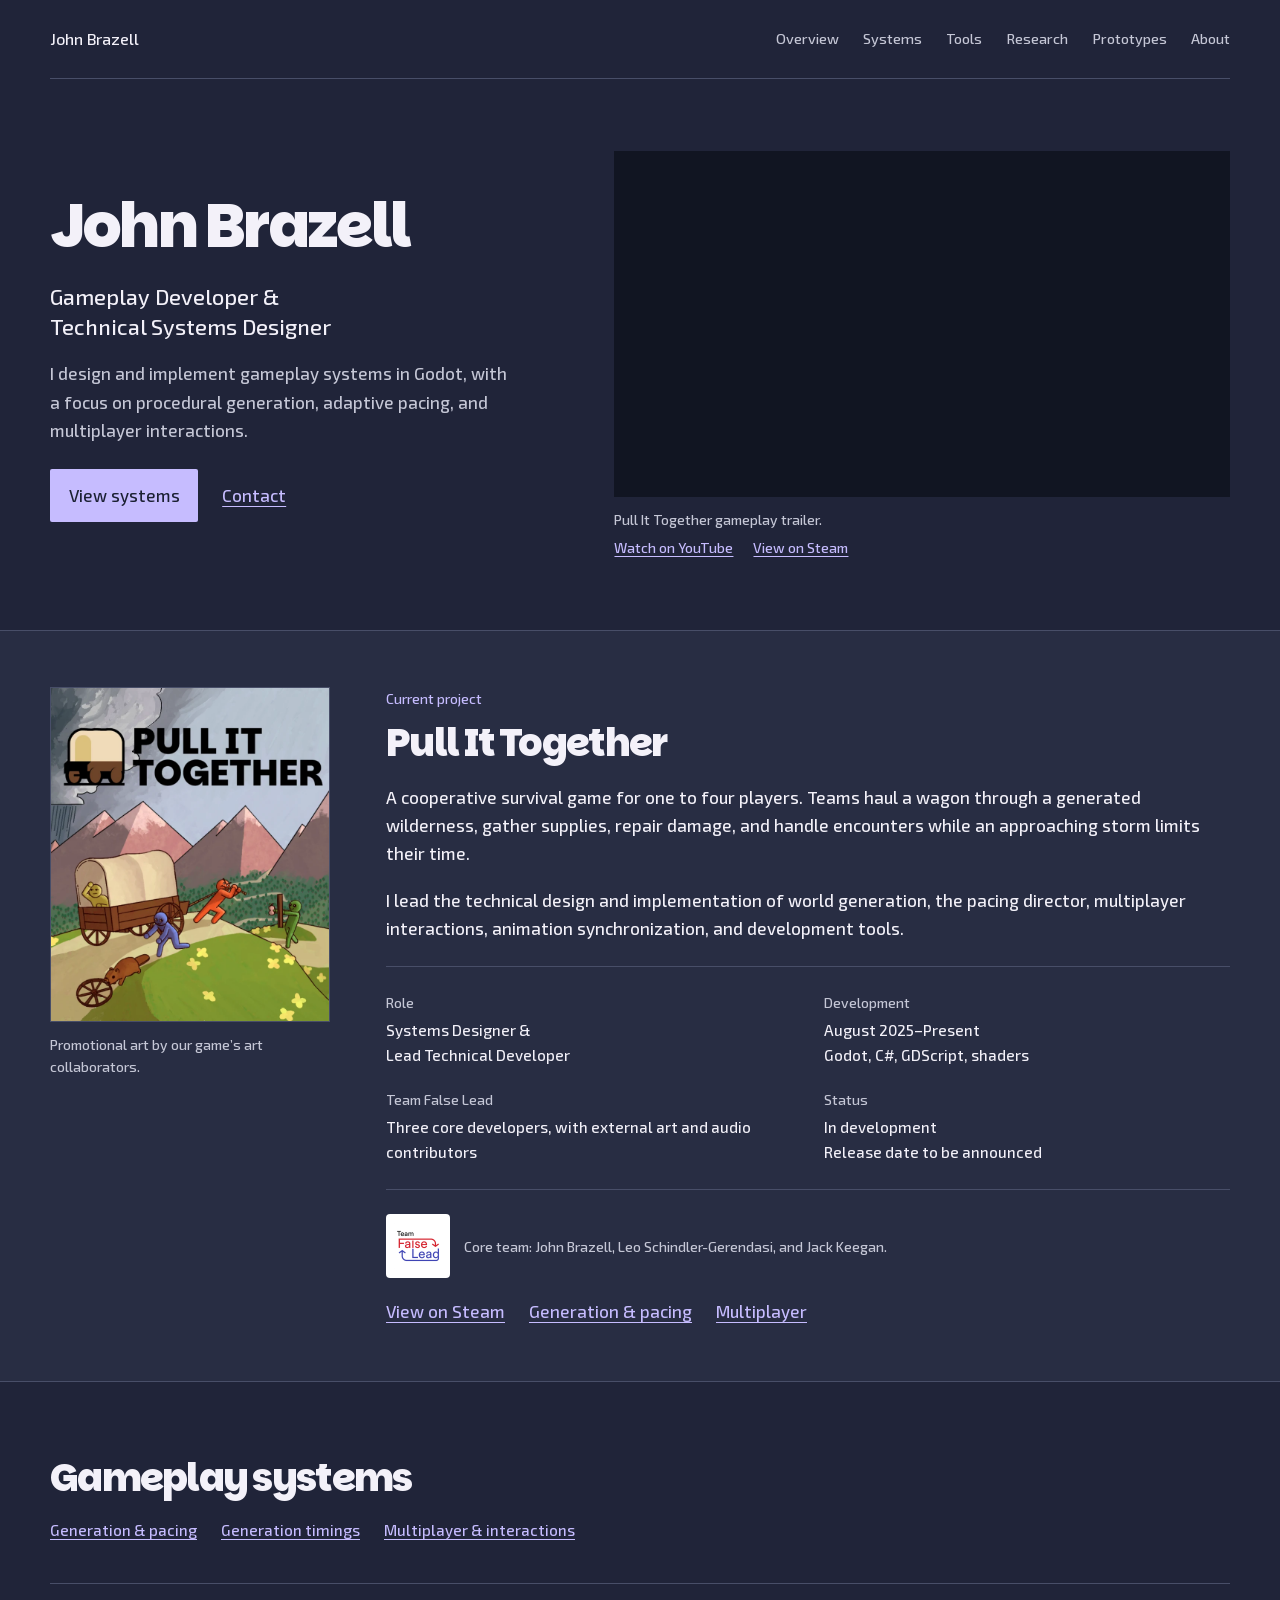
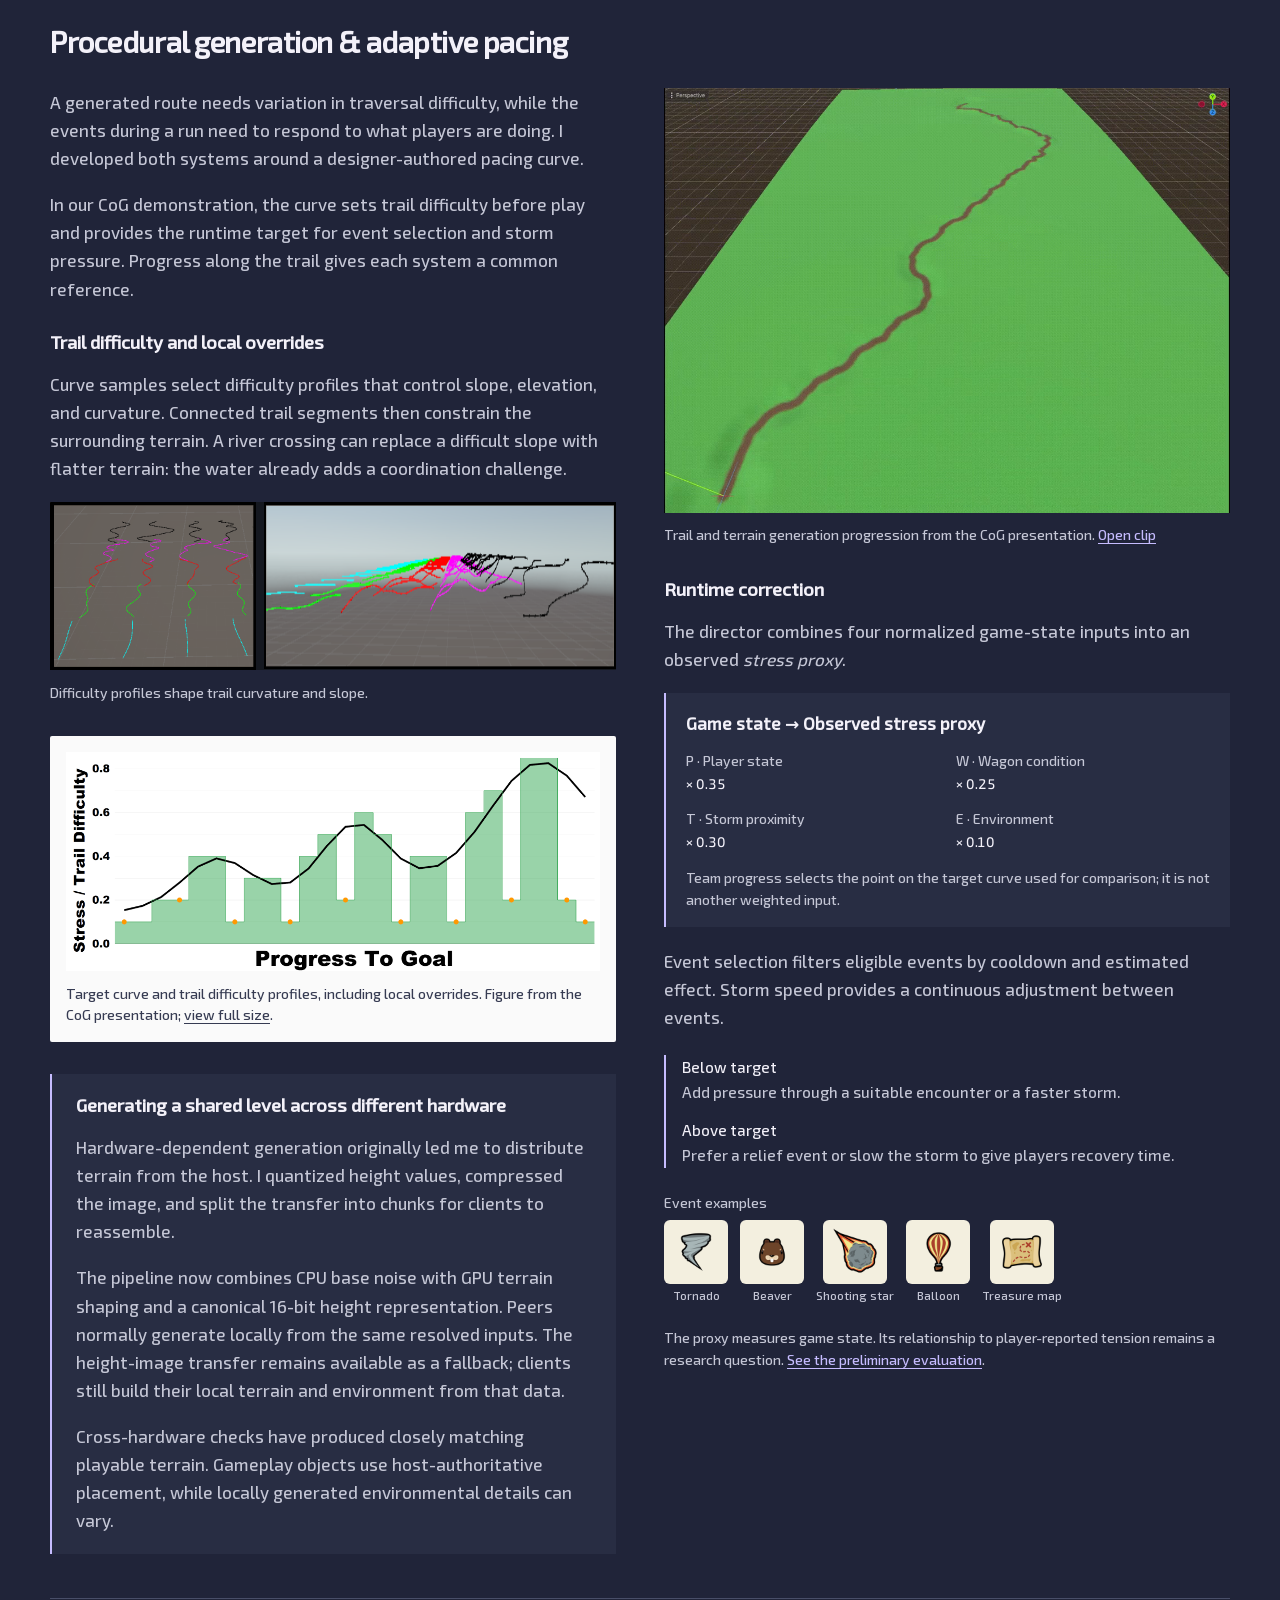
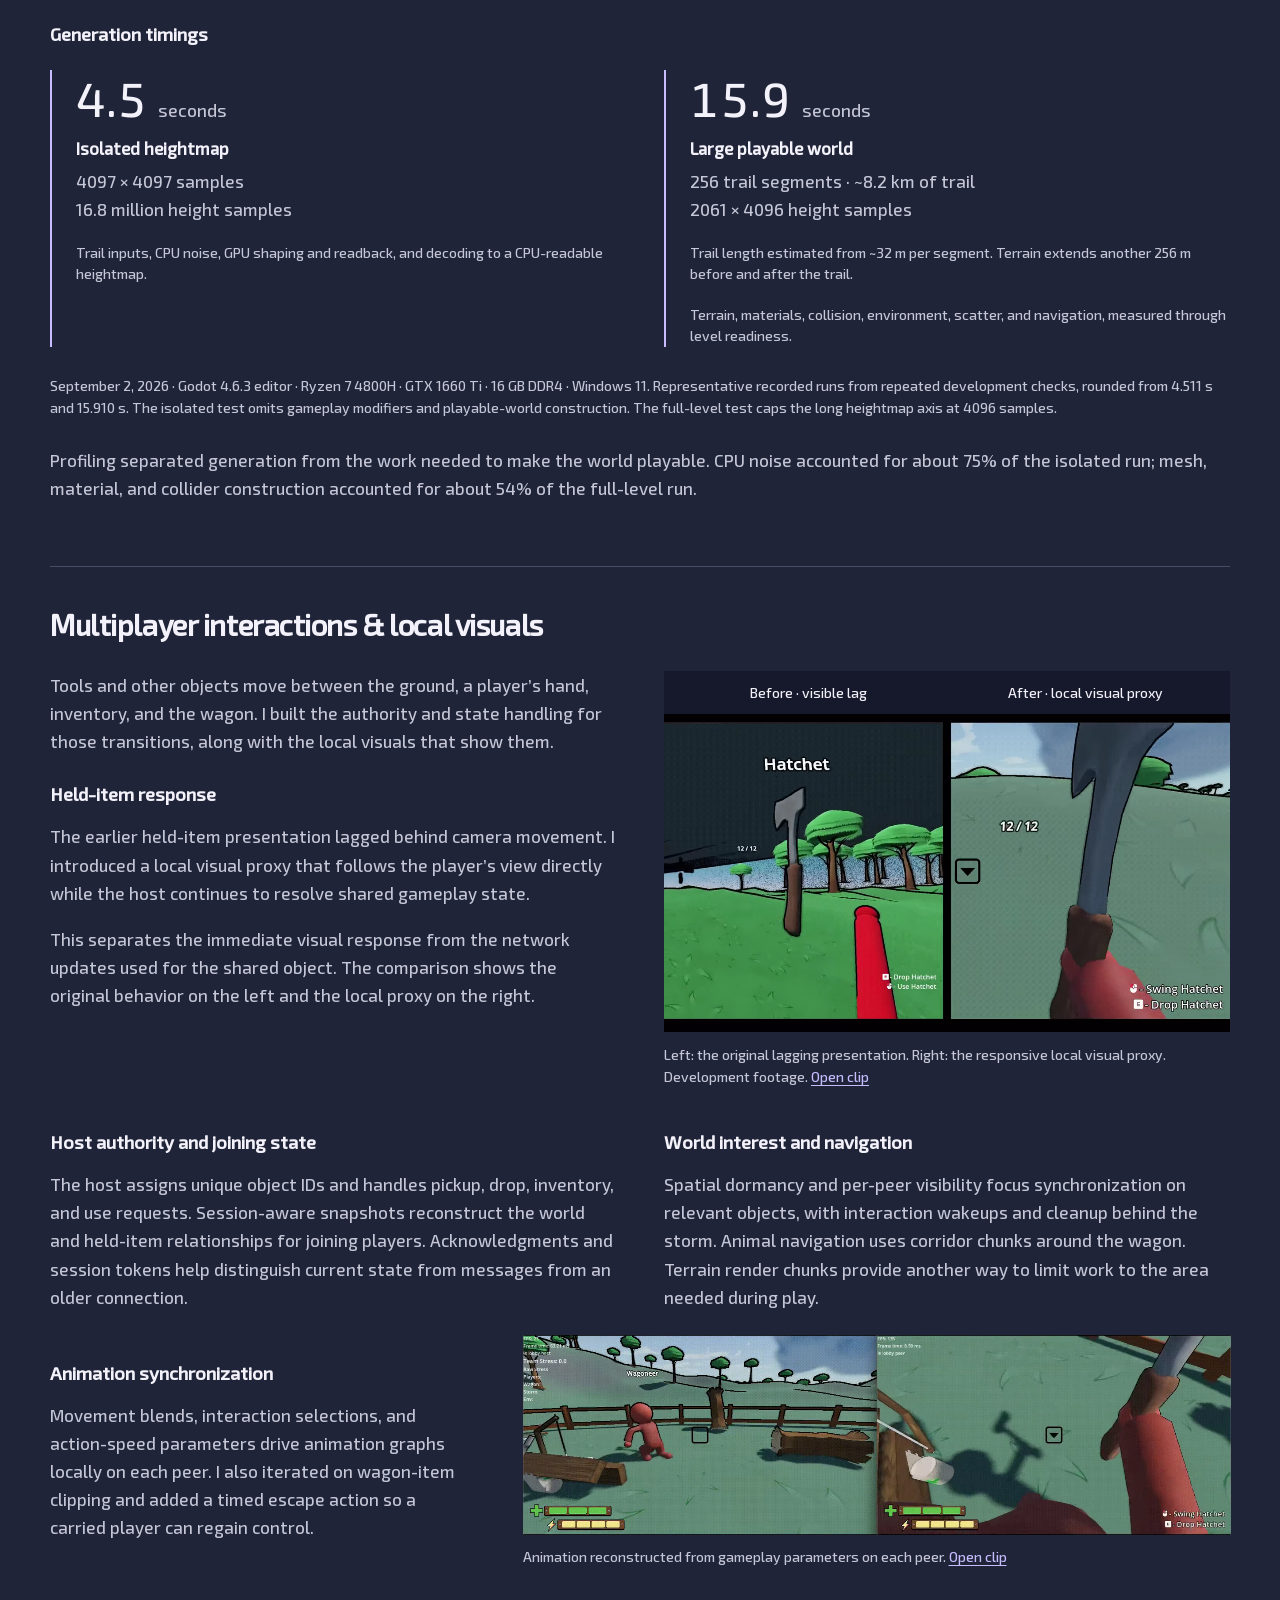
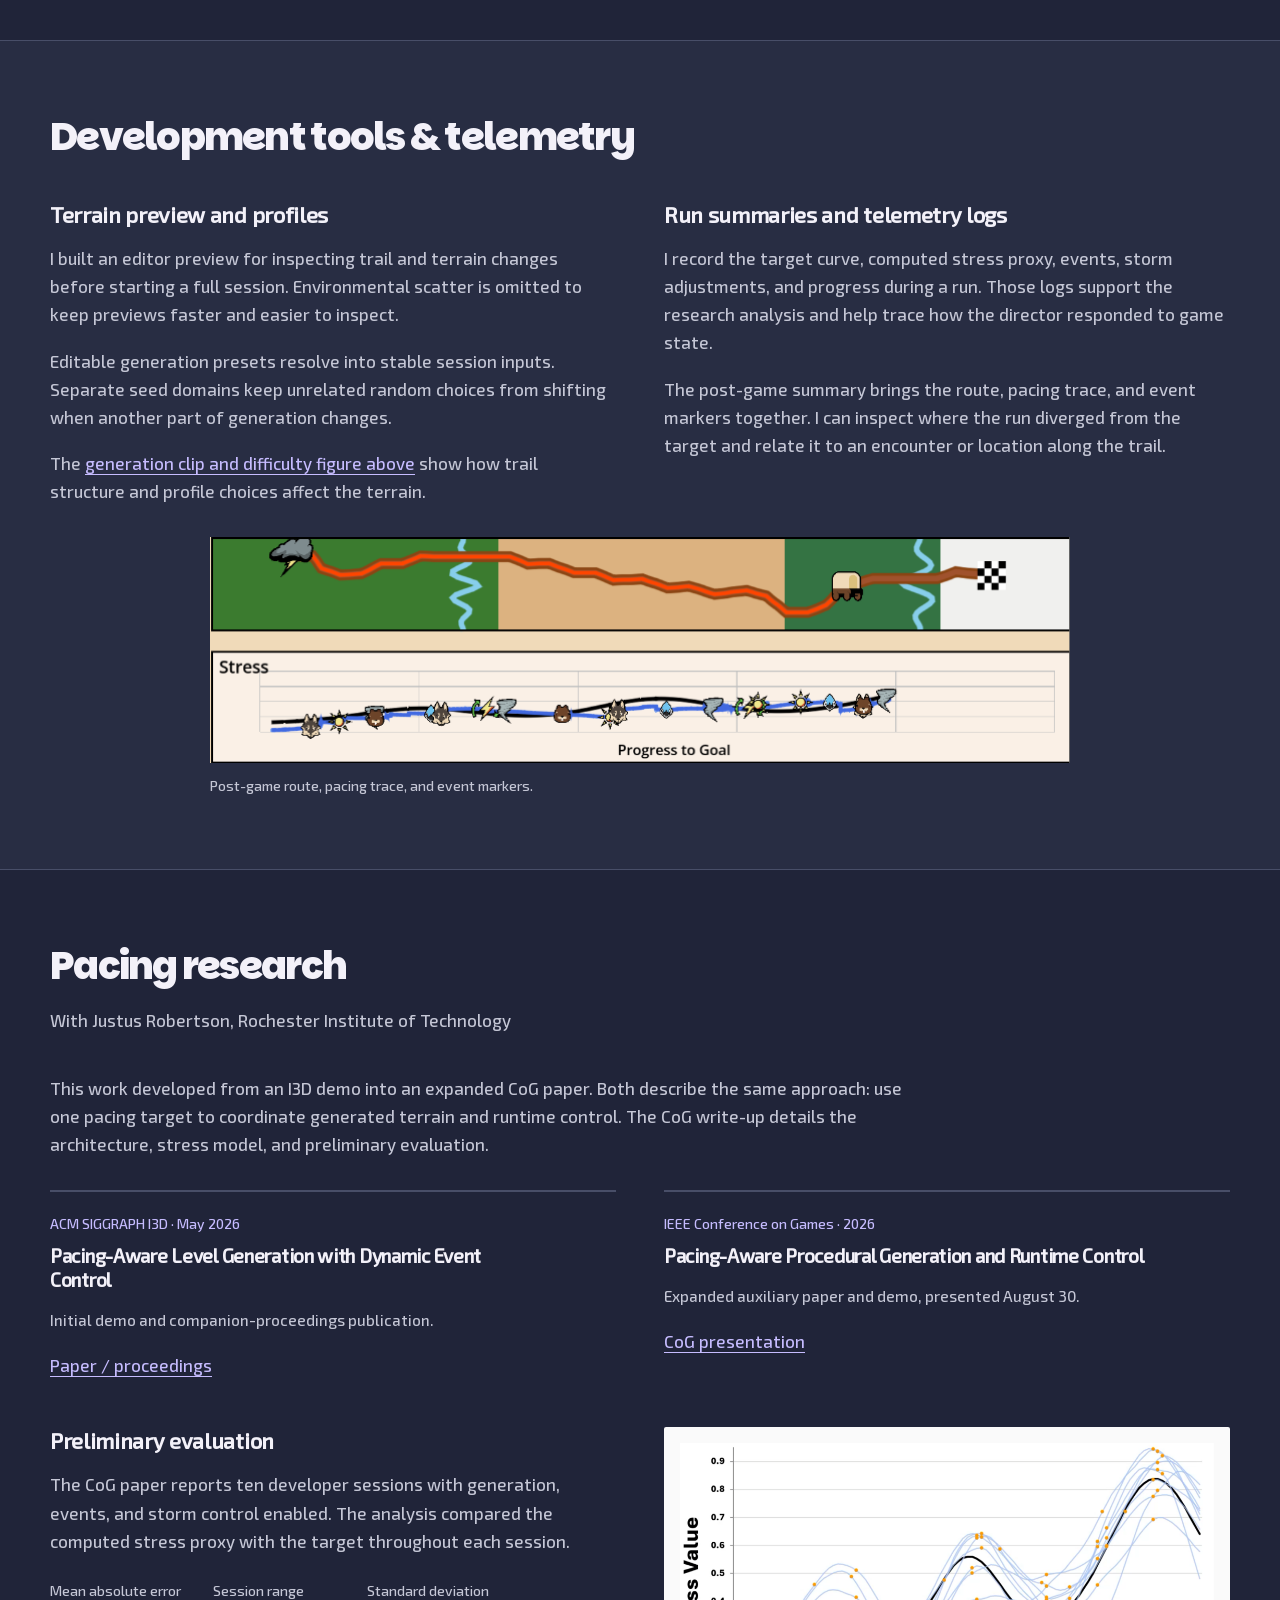
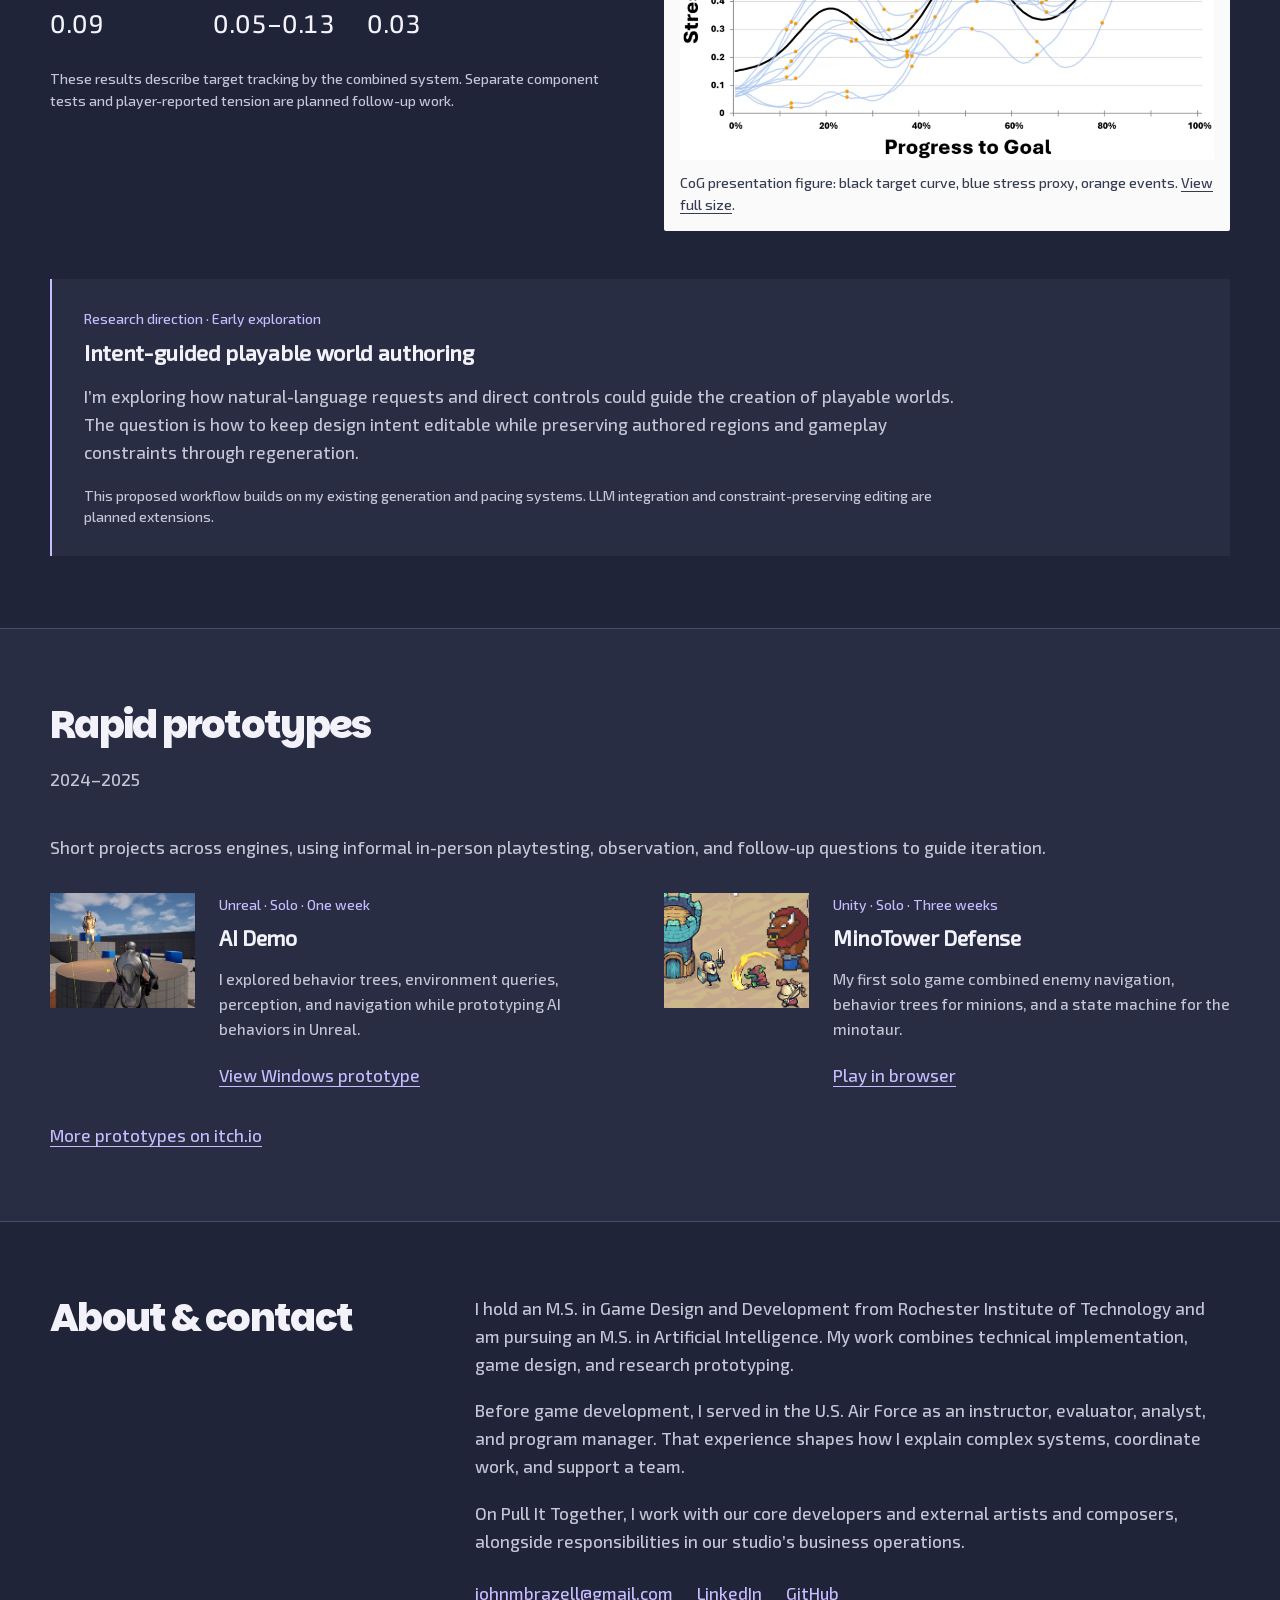
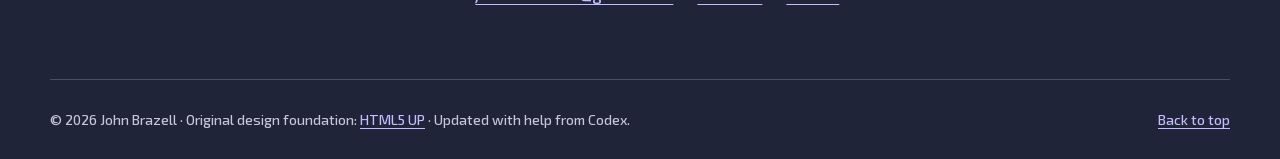
==== commit 906c2d7d: "cleanup and reapproach" ====
--- a/index.html
+++ b/index.html
@@ -3,106 +3,182 @@
 <head>
   <meta charset="utf-8">
   <meta name="viewport" content="width=device-width, initial-scale=1">
-  <title>John Brazell — Gameplay Systems &amp; Technical Game Design</title>
-  <meta name="description" content="Gameplay systems, procedural worlds, and tools for iteration. Explore John Brazell’s work on Pull It Together, pacing research, and selected prototypes.">
+  <title>John Brazell — Gameplay Development &amp; Technical Systems Design</title>
+  <meta name="description" content="John Brazell’s gameplay development portfolio: procedural generation, adaptive pacing, multiplayer interactions, developer tools, and rapid prototypes.">
   <link rel="canonical" href="https://johnbrazell.github.io/">
   <meta property="og:type" content="website">
-  <meta property="og:title" content="John Brazell — Gameplay Systems &amp; Technical Game Design">
-  <meta property="og:description" content="Gameplay systems, procedural worlds, and tools for iteration. Explore John Brazell’s work on Pull It Together, pacing research, and selected prototypes.">
+  <meta property="og:title" content="John Brazell — Gameplay Development &amp; Technical Systems Design">
+  <meta property="og:description" content="Game systems, development tools, and pacing research from Pull It Together, alongside Unreal and Unity prototypes.">
   <meta property="og:url" content="https://johnbrazell.github.io/">
   <meta property="og:image" content="https://johnbrazell.github.io/assets/media/social-preview.jpg">
   <meta property="og:image:alt" content="Cooperative wagon traversal in Pull It Together">
   <meta name="twitter:card" content="summary_large_image">
-  <link rel="stylesheet" href="assets/css/main.css">
-  <link rel="stylesheet" href="assets/css/custom.css">
-  <script src="assets/js/portfolio.js" defer></script>
+  <meta name="referrer" content="strict-origin-when-cross-origin">
+  <link rel="stylesheet" href="assets/css/custom.css?v=20260914-4">
+  <script src="assets/js/portfolio.js?v=20260914-3" defer></script>
 </head>
 <body>
-  <!-- Based on Forty by HTML5 UP, html5up.net. CC BY 3.0; attribution retained below. -->
+  <!-- Portfolio originally based on Forty by HTML5 UP, CC BY 3.0. Attribution retained. -->
   <a class="skip-link" href="#main">Skip to content</a>
-  <header class="site-header">
-    <a class="wordmark" href="index.html"><span class="monogram" aria-hidden="true">JB</span><span>John Brazell</span></a>
-    <nav aria-label="Main navigation" id="main-nav"><a href="#work">Work</a><a href="#systems">Systems</a><a href="#research">Research</a><a href="#prototypes">Prototypes</a><a href="#about">About / contact</a></nav>
+  <header class="site-header shell">
+    <a class="wordmark" href="#hero">John Brazell</a>
+    <nav aria-label="Main navigation"><a href="#work">Overview</a><a href="#systems">Systems</a><a href="#tools">Tools</a><a href="#research">Research</a><a href="#prototypes">Prototypes</a><a href="#about">About</a></nav>
   </header>
-  <main id="main">
-<section class="hero shell" id="hero" aria-labelledby="hero-title">
-  <div class="hero-copy">
-    <p class="eyebrow">Gameplay · Systems · Research</p>
-    <h1 id="hero-title">John Brazell<span class="accent">.</span></h1>
-    <p class="role">Gameplay Developer &amp;<br>Technical Systems Designer</p>
-    <p class="intro">I turn gameplay goals into playable systems, procedural worlds, and tools for iteration.</p>
-    <div class="link-actions"><a class="button primary" href="#systems">Explore my work <span aria-hidden="true">↗</span></a><a class="text-link" href="mailto:johnmbrazell@gmail.com">Get in touch <span aria-hidden="true">↗</span></a></div>
-  </div>
-  <div class="hero-media">
-    <div class="media-overline"><span>Featured work</span><span>Pull It Together</span></div>
-    <figure class="media-figure wide">
-      <video controls playsinline preload="none" poster="assets/media/cooperation.webp" width="1280" height="720" aria-label="Cooperative rope and wagon gameplay">
-        <source src="assets/media/cooperation.webm" type="video/webm">
-        <source src="assets/media/cooperation.mp4" type="video/mp4">
-        <a href="assets/media/cooperation.mp4">Watch Cooperative rope and wagon gameplay</a>
-      </video>
-      <figcaption>A cooperative journey through a procedural wilderness. Rope, wagon, and player interactions from Pull It Together. <a href="assets/media/cooperation.mp4">Open clip</a></figcaption>
-    </figure>
-    <p class="hero-media-links"><a href="https://www.youtube.com/watch?v=FMlpo9M2eyE">Watch the trailer <span aria-hidden="true">↗</span></a><a href="https://store.steampowered.com/app/4458000/Pull_It_Together/">View on Steam <span aria-hidden="true">↗</span></a></p>
-  </div>
-</section>
+  <main id="main" tabindex="-1">
+    <section class="hero shell" id="hero" aria-labelledby="hero-title">
+      <div>
+        <h1 id="hero-title">John Brazell</h1>
+        <p class="role">Gameplay Developer &amp;<br>Technical Systems Designer</p>
+        <p class="intro">I design and implement gameplay systems in Godot, with a focus on procedural generation, adaptive pacing, and multiplayer interactions.</p>
+        <div class="inline-links hero-links"><a class="button" href="#systems">View systems</a><a href="mailto:johnmbrazell@gmail.com">Contact</a></div>
+      </div>
+      <figure>
+        <div class="trailer-shell" data-trailer="FMlpo9M2eyE"><a class="trailer-launch" href="https://www.youtube.com/watch?v=FMlpo9M2eyE" aria-label="Play the Pull It Together gameplay trailer"><img src="assets/media/cooperation.webp" alt="Cooperative wagon gameplay from Pull It Together" width="1280" height="720" fetchpriority="high"><span class="trailer-play"><span aria-hidden="true">▶</span> Play trailer</span></a></div>
+        <figcaption>Pull It Together gameplay trailer.<span class="media-links"><a href="https://www.youtube.com/watch?v=FMlpo9M2eyE">Watch on YouTube</a><a href="https://store.steampowered.com/app/4458000/Pull_It_Together/">View on Steam</a></span></figcaption>
+      </figure>
+    </section>
 
-<section id="work" class="project-band" aria-labelledby="work-title">
-  <div class="shell">
-    <div class="section-heading"><div><p class="eyebrow">01 / Featured project</p><h2 id="work-title">Pull It Together</h2></div><img class="game-logo" src="assets/images/logo_main.png" alt="Pull It Together logo" width="4610" height="1440" loading="lazy"></div>
-    <div class="project-intro" id="overview"><p class="lead">Get the wagon home.<br>Keep the team together.<br>Stay ahead of the storm.</p><div><p>One to four players haul a wagon across a procedurally generated wilderness, gather supplies, and respond to dynamic encounters. Traversal, resource management, and an approaching superstorm keep cooperation at the center of every run.</p><p>I lead the technical design and implementation of the pacing director, world generation, multiplayer interactions, animation synchronization, and supporting tools.</p></div></div>
-    <dl class="project-facts"><div><dt>My role</dt><dd>Systems Designer &amp;<br>Lead Technical Developer</dd></div><div><dt>Project</dt><dd>August 2025–Present<br>In development</dd></div><div><dt>Team False Lead</dt><dd>3 core developers<br>External art &amp; audio contributors</dd></div><div><dt>Built with</dt><dd>Godot · C# · GDScript<br>Shaders &amp; custom tools</dd></div></dl>
-    <p class="credit-line">Core team: John Brazell, Leo Schindler-Gerendasi, and Jack Keegan. Art and music created with our external collaborators.</p>
-  </div>
-</section>
+    <section class="band" id="work" aria-labelledby="work-title">
+      <div class="shell project-overview" id="overview">
+        <figure class="promo-art"><img src="assets/media/pull-it-together-promo.webp" alt="Pull It Together promotional illustration: a team hauls a wagon through the mountains as a storm approaches" width="748" height="896" loading="lazy" decoding="async"><figcaption>Promotional art by our game’s art collaborators.</figcaption></figure>
+        <div>
+          <p class="section-label">Current project</p><h2 id="work-title">Pull It Together</h2>
+          <p>A cooperative survival game for one to four players. Teams haul a wagon through a generated wilderness, gather supplies, repair damage, and handle encounters while an approaching storm limits their time.</p>
+          <p>I lead the technical design and implementation of world generation, the pacing director, multiplayer interactions, animation synchronization, and development tools.</p>
+          <dl class="project-facts">
+            <div><dt>Role</dt><dd>Systems Designer &amp;<br>Lead Technical Developer</dd></div>
+            <div><dt>Development</dt><dd>August 2025–Present<br>Godot, C#, GDScript, shaders</dd></div>
+            <div><dt>Team False Lead</dt><dd>Three core developers, with external art and audio contributors</dd></div>
+            <div><dt>Status</dt><dd>In development<br>Release date to be announced</dd></div>
+          </dl>
+          <p class="small team-credit"><img src="assets/media/team-false-lead.webp" alt="Team False Lead logo" width="256" height="256" loading="lazy" decoding="async"><span>Core team: John Brazell, Leo Schindler-Gerendasi, and Jack Keegan.</span></p>
+          <div class="inline-links"><a href="https://store.steampowered.com/app/4458000/Pull_It_Together/">View on Steam</a><a href="#procgen">Generation &amp; pacing</a><a href="#replication">Multiplayer</a></div>
+        </div>
+      </div>
+    </section>
 
-<section class="shell section-pad" id="systems" aria-labelledby="systems-title">
-  <div class="section-heading"><div><p class="eyebrow">02 / Inside the systems</p><h2 id="systems-title">Design intent.<br>Playable implementation.</h2></div><p class="section-deck">Two closer looks at the decisions behind the game.</p></div>
-  <article class="feature-row" id="procgen">
-    <a class="feature-image" href="case-studies/pacing-and-world-generation.html" aria-label="Read the pacing and procedural worlds case study"><img class="" src="assets/media/generation.webp" alt="Generated terrain with a trail and environmental placement" width="1000" height="1000" loading="lazy" decoding="async"></a>
-    <div class="feature-copy" id="stress-director"><p class="eyebrow">Case study 01 / Procedural generation &amp; game AI</p><h3>Shaping the journey,<br>before and during play.</h3><p>How do you give a generated world a sense of pacing? I connected trail difficulty with runtime event selection and storm control, using a shared pacing target in our CoG demonstration.</p><p class="mechanism">Difficulty profiles · Adaptive director · Generation tools · Telemetry</p><a class="text-link" href="case-studies/pacing-and-world-generation.html">Read the case study <span aria-hidden="true">→</span></a></div>
-  </article>
-  <article class="feature-row reverse" id="replication">
-    <a class="feature-image" href="case-studies/multiplayer-and-interaction.html" aria-label="Read the multiplayer interaction case study"><img class="" src="assets/media/held-items.webp" alt="Two views of a held hatchet used to compare item presentation" width="1280" height="720" loading="lazy" decoding="async"></a>
-    <div class="feature-copy"><p class="eyebrow">Case study 02 / Multiplayer &amp; interaction</p><h3>Shared gameplay.<br>Responsive presentation.</h3><p>Holding a tool, pulling a rope, or moving an item into a wagon crosses physics, input, animation, and networking. I built the authority and presentation systems that connect those interactions across peers.</p><p class="mechanism">Host authority · Held-item visuals · State reconstruction · Animation</p><a class="text-link" href="case-studies/multiplayer-and-interaction.html">Read the case study <span aria-hidden="true">→</span></a></div>
-  </article>
-</section>
+    <section class="shell section" id="systems" aria-labelledby="systems-title">
+      <header class="section-heading"><h2 id="systems-title">Gameplay systems</h2><nav class="section-nav" aria-label="Gameplay systems"><a href="#procgen">Generation &amp; pacing</a><a href="#performance">Generation timings</a><a href="#replication">Multiplayer &amp; interactions</a></nav></header>
+      <article id="procgen" class="system-article">
+        <h3>Procedural generation &amp; adaptive pacing</h3>
+        <div class="split generation-columns">
+          <div id="stress-director">
+            <p>A generated route needs variation in traversal difficulty, while the events during a run need to respond to what players are doing. I developed both systems around a designer-authored pacing curve.</p>
+            <p>In our CoG demonstration, the curve sets trail difficulty before play and provides the runtime target for event selection and storm pressure. Progress along the trail gives each system a common reference.</p>
+            <h4>Trail difficulty and local overrides</h4>
+            <p>Curve samples select difficulty profiles that control slope, elevation, and curvature. Connected trail segments then constrain the surrounding terrain. A river crossing can replace a difficult slope with flatter terrain: the water already adds a coordination challenge.</p>
+            <figure class="trail-profiles">
+              <div class="profile-images"><img src="assets/media/trail-profiles-top.webp" alt="Four generated trails seen from above, with colored sections showing difficulty profiles" width="318" height="259" loading="lazy" decoding="async"><img src="assets/media/trail-profiles-side.webp" alt="Side view of generated trails showing slope and elevation across colored difficulty profiles" width="542" height="258" loading="lazy" decoding="async"></div>
+              <figcaption>Difficulty profiles shape trail curvature and slope.</figcaption>
+            </figure>
+            <figure class="light-figure generation-graph">
+              <a href="assets/media/pacing-generation.png" aria-label="Open the pacing and trail difficulty figure at full size"><img src="assets/media/pacing-generation.png" alt="Black target pacing curve above green trail difficulty values, with low-difficulty overrides at selected locations" width="2048" height="840" loading="lazy" decoding="async"></a>
+              <figcaption>Target curve and trail difficulty profiles, including local overrides. Figure from the CoG presentation; <a href="assets/media/pacing-generation.png">view full size</a>.</figcaption>
+            </figure>
+            <section class="engineering-note" aria-labelledby="generation-clients">
+              <h4 id="generation-clients">Generating a shared level across different hardware</h4>
+              <p>Hardware-dependent generation originally led me to distribute terrain from the host. I quantized height values, compressed the image, and split the transfer into chunks for clients to reassemble.</p>
+              <p>The pipeline now combines CPU base noise with GPU terrain shaping and a canonical 16-bit height representation. Peers normally generate locally from the same resolved inputs. The height-image transfer remains available as a fallback; clients still build their local terrain and environment from that data.</p>
+              <p>Cross-hardware checks have produced closely matching playable terrain. Gameplay objects use host-authoritative placement, while locally generated environmental details can vary.</p>
+            </section>
+          </div>
+          <div class="runtime-column">
+          <figure>
+            <video controls autoplay muted loop playsinline preload="metadata" poster="assets/media/world-preview.webp" width="1000" height="750" aria-label="Trail and terrain generation progression">
+              <source src="assets/media/world-preview.webm" type="video/webm"><source src="assets/media/world-preview.mp4" type="video/mp4"><a href="assets/media/world-preview.mp4">Watch the generation progression</a>
+            </video>
+            <figcaption>Trail and terrain generation progression from the CoG presentation. <a href="assets/media/world-preview.mp4">Open clip</a></figcaption>
+          </figure>
+          <section class="runtime-correction" aria-label="Runtime correction">
+            <h4>Runtime correction</h4>
+            <p>The director combines four normalized game-state inputs into an observed <em>stress proxy</em>.</p>
+            <div class="stress-model">
+              <p class="stress-flow">Game state <span aria-hidden="true">→</span> Observed stress proxy</p>
+              <dl class="stress-weights"><div><dt>P · Player state</dt><dd>× 0.35</dd></div><div><dt>W · Wagon condition</dt><dd>× 0.25</dd></div><div><dt>T · Storm proximity</dt><dd>× 0.30</dd></div><div><dt>E · Environment</dt><dd>× 0.10</dd></div></dl>
+              <p class="small">Team progress selects the point on the target curve used for comparison; it is not another weighted input.</p>
+            </div>
+            <p>Event selection filters eligible events by cooldown and estimated effect. Storm speed provides a continuous adjustment between events.</p>
+            <dl class="control-rules"><div><dt>Below target</dt><dd>Add pressure through a suitable encounter or a faster storm.</dd></div><div><dt>Above target</dt><dd>Prefer a relief event or slow the storm to give players recovery time.</dd></div></dl>
+            <div class="director-icons" aria-label="Examples of game events">
+              <div><p class="small">Event examples</p><ul class="icon-list"><li><img src="assets/media/icon-tornado.webp" alt="Tornado" width="192" height="192" loading="lazy"><span>Tornado</span></li><li><img src="assets/media/icon-beaver.webp" alt="Beaver" width="192" height="192" loading="lazy"><span>Beaver</span></li><li><img src="assets/media/icon-shooting-star.webp" alt="Shooting star" width="192" height="192" loading="lazy"><span>Shooting star</span></li><li><img src="assets/media/icon-balloon.webp" alt="Balloon" width="192" height="192" loading="lazy"><span>Balloon</span></li><li><img src="assets/media/icon-treasure-map.webp" alt="Treasure map" width="192" height="192" loading="lazy"><span>Treasure map</span></li></ul></div>
+            </div>
+            <p class="small">The proxy measures game state. Its relationship to player-reported tension remains a research question. <a href="#evaluation">See the preliminary evaluation</a>.</p>
+          </section>
+          </div>
+        </div>
+        <section class="performance" id="performance" aria-labelledby="performance-title">
+          <h4 id="performance-title">Generation timings</h4>
+          <div class="benchmark-grid">
+            <div><p class="timing">4.5 <span>seconds</span></p><h5>Isolated heightmap</h5><p>4097 × 4097 samples<br>16.8 million height samples</p><p class="small">Trail inputs, CPU noise, GPU shaping and readback, and decoding to a CPU-readable heightmap.</p></div>
+            <div><p class="timing">15.9 <span>seconds</span></p><h5>Large playable world</h5><p>256 trail segments · ~8.2 km of trail<br>2061 × 4096 height samples</p><p class="small">Trail length estimated from ~32 m per segment. Terrain extends another 256 m before and after the trail.</p><p class="small">Terrain, materials, collision, environment, scatter, and navigation, measured through level readiness.</p></div>
+          </div>
+          <p class="small benchmark-context">September 2, 2026 · Godot 4.6.3 editor · Ryzen 7 4800H · GTX 1660 Ti · 16 GB DDR4 · Windows 11. Representative recorded runs from repeated development checks, rounded from 4.511 s and 15.910 s. The isolated test omits gameplay modifiers and playable-world construction. The full-level test caps the long heightmap axis at 4096 samples.</p>
+          <p>Profiling separated generation from the work needed to make the world playable. CPU noise accounted for about 75% of the isolated run; mesh, material, and collider construction accounted for about 54% of the full-level run.</p>
+        </section>
+      </article>
+      <article id="replication" class="system-article">
+        <h3>Multiplayer interactions &amp; local visuals</h3>
+        <div class="split">
+          <div>
+            <p>Tools and other objects move between the ground, a player’s hand, inventory, and the wagon. I built the authority and state handling for those transitions, along with the local visuals that show them.</p>
+            <h4>Held-item response</h4>
+            <p>The earlier held-item presentation lagged behind camera movement. I introduced a local visual proxy that follows the player’s view directly while the host continues to resolve shared gameplay state.</p>
+            <p>This separates the immediate visual response from the network updates used for the shared object. The comparison shows the original behavior on the left and the local proxy on the right.</p>
+          </div>
+          <figure>
+            <div class="comparison-labels" aria-hidden="true"><span>Before · visible lag</span><span>After · local visual proxy</span></div>
+            <video controls autoplay muted loop playsinline preload="metadata" poster="assets/media/held-items.webp" width="1280" height="720" aria-label="Held-item comparison: old lagging behavior on the left, responsive local visual proxy on the right">
+              <source src="assets/media/held-items.webm" type="video/webm"><source src="assets/media/held-items.mp4" type="video/mp4"><a href="assets/media/held-items.mp4">Watch the held-item comparison</a>
+            </video>
+            <figcaption>Left: the original lagging presentation. Right: the responsive local visual proxy. Development footage. <a href="assets/media/held-items.mp4">Open clip</a></figcaption>
+          </figure>
+        </div>
+        <div class="text-columns">
+          <section><h4>Host authority and joining state</h4><p>The host assigns unique object IDs and handles pickup, drop, inventory, and use requests. Session-aware snapshots reconstruct the world and held-item relationships for joining players. Acknowledgments and session tokens help distinguish current state from messages from an older connection.</p></section>
+          <section id="additional"><h4>World interest and navigation</h4><p>Spatial dormancy and per-peer visibility focus synchronization on relevant objects, with interaction wakeups and cleanup behind the storm. Animal navigation uses corridor chunks around the wagon. Terrain render chunks provide another way to limit work to the area needed during play.</p></section>
+        </div>
+        <section id="animation" class="animation-example">
+          <div><h4>Animation synchronization</h4><p>Movement blends, interaction selections, and action-speed parameters drive animation graphs locally on each peer. I also iterated on wagon-item clipping and added a timed escape action so a carried player can regain control.</p></div>
+          <figure><video controls autoplay muted loop playsinline preload="metadata" poster="assets/media/animation.webp" width="1600" height="452" aria-label="Side-by-side networked player animation"><source src="assets/media/animation.webm" type="video/webm"><source src="assets/media/animation.mp4" type="video/mp4"><a href="assets/media/animation.mp4">Watch networked animation</a></video><figcaption>Animation reconstructed from gameplay parameters on each peer. <a href="assets/media/animation.mp4">Open clip</a></figcaption></figure>
+        </section>
+      </article>
+    </section>
 
-<section class="tools-band section-pad" id="tools" aria-labelledby="tools-title"><div class="shell">
-  <div class="section-heading"><div><p class="eyebrow">03 / Building for iteration</p><h2 id="tools-title">Make the system<br>easier to inspect.</h2></div><p class="section-deck">Tools that connect an authored change to a visible result.</p></div>
-  <div class="tools-layout"><figure class="media-figure preview">
-      <video controls playsinline preload="none" poster="assets/media/world-preview.webp" width="1000" height="750" aria-label="Terrain and level generation progression">
-        <source src="assets/media/world-preview.webm" type="video/webm">
-        <source src="assets/media/world-preview.mp4" type="video/mp4">
-        <a href="assets/media/world-preview.mp4">Watch Terrain and level generation progression</a>
-      </video>
-      <figcaption>Generation progression from my CoG presentation. A look at the relationship between trail layout and surrounding terrain. <a href="assets/media/world-preview.mp4">Open clip</a></figcaption>
-    </figure>
-  <div class="tool-notes"><article><h3>Terrain &amp; level preview</h3><p>I built a preview path for inspecting generated layouts before running a full session. Leaving environmental scatter out of the preview keeps the focus on terrain and level structure.</p></article><article><h3>Post-game analysis</h3><p>Run summaries bring together a map, event history, and target-versus-proxy pacing plots. These views help me inspect what happened and connect system behavior back to design intent.</p></article><article><h3>Resolved generation profiles</h3><p>Editable presets resolve into stable session inputs. Separate seed domains keep unrelated random choices from unnecessarily affecting one another.</p></article><a class="text-link" href="case-studies/pacing-and-world-generation.html#tools-and-evidence">See the tools and research evidence <span aria-hidden="true">→</span></a></div></div>
-  <div class="supporting-systems" id="additional"><article><span class="small-index">A</span><h3>World interest &amp; navigation</h3><p>Spatial dormancy, per-peer replication visibility, and navigation chunks around the wagon focus work on the active part of a run.</p></article><article><span class="small-index">B</span><h3>Treasure-map gameplay</h3><p>Host-captured images of the generated world become in-game clues. A single feature connects world generation, rendering, networking, and exploration.</p></article><article id="animation"><span class="small-index">C</span><h3>Networked animation</h3><p>Movement blends and action parameters drive local animation graphs, keeping presentation connected to gameplay state.</p><a href="case-studies/multiplayer-and-interaction.html#animation">View the animation example <span aria-hidden="true">→</span></a></article></div>
-</div></section>
+    <section class="band" id="tools" aria-labelledby="tools-title"><div class="shell section" id="tools-and-evidence">
+      <header class="section-heading"><h2 id="tools-title">Development tools &amp; telemetry</h2></header>
+      <div class="split tools-row">
+        <div><h3>Terrain preview and profiles</h3><p>I built an editor preview for inspecting trail and terrain changes before starting a full session. Environmental scatter is omitted to keep previews faster and easier to inspect.</p><p>Editable generation presets resolve into stable session inputs. Separate seed domains keep unrelated random choices from shifting when another part of generation changes.</p><p>The <a href="#procgen">generation clip and difficulty figure above</a> show how trail structure and profile choices affect the terrain.</p></div>
+        <div><h3>Run summaries and telemetry logs</h3><p>I record the target curve, computed stress proxy, events, storm adjustments, and progress during a run. Those logs support the research analysis and help trace how the director responded to game state.</p><p>The post-game summary brings the route, pacing trace, and event markers together. I can inspect where the run diverged from the target and relate it to an encounter or location along the trail.</p></div>
+      </div>
+      <figure class="summary-figure"><img src="assets/media/post-game-summary.webp" alt="Post-game summary with a trail map above black and blue pacing traces and event icons positioned along progress to goal" width="856" height="225" loading="lazy" decoding="async"><figcaption>Post-game route, pacing trace, and event markers.</figcaption></figure>
+    </div></section>
 
-<section class="shell section-pad" id="research" aria-labelledby="research-title">
-  <div class="section-heading"><div><p class="eyebrow">04 / Research</p><h2 id="research-title">Ideas you can play.</h2></div><p class="section-deck">Game-AI research with Justus Robertson, grounded in implemented gameplay systems.</p></div>
-  <article class="publication"><div class="publication-meta">IEEE Conference on Games<br><span>2026 · Auxiliary paper &amp; demo</span></div><div><h3>Pacing-Aware Procedural Generation and Runtime Control</h3><p>Coordinating a generated journey and runtime adaptation through a shared pacing target, with preliminary developer-session evaluation.</p><p class="byline">John Brazell and Justus Robertson</p><div class="inline-links"><a href="https://docs.google.com/presentation/d/1fP0E25BEL8_ynqduKgfCoFmk-GsYpv0kotvUB8F-1J0/edit?usp=sharing">Presentation <span aria-hidden="true">↗</span></a><a href="case-studies/pacing-and-world-generation.html#evaluation">Evaluation &amp; system overview <span aria-hidden="true">→</span></a></div></div></article>
-  <article class="publication"><div class="publication-meta">ACM SIGGRAPH I3D<br><span>2026 · Companion proceedings / demo</span></div><div><h3>Pacing-Aware Level Generation with Dynamic Event Control</h3><p>Connecting procedural level structure with dynamic events in a cooperative survival game.</p><p class="byline">John Brazell and Justus Robertson</p><a href="https://dl.acm.org/doi/10.1145/3807895.3807929">Paper / proceedings <span aria-hidden="true">↗</span></a></div></article>
-  <aside class="research-direction"><p class="eyebrow">Research direction / Early exploration</p><h3>Intent-guided playable world authoring</h3><p>I’m exploring how natural-language requests and direct controls could guide the creation of playable worlds. The question is how to keep design intent editable while preserving authored regions and gameplay constraints through regeneration.</p><p class="small-note">This proposed workflow builds on my existing generation and pacing systems. LLM integration and constraint-preserving editing are planned extensions.</p></aside>
-</section>
+    <section class="shell section" id="research" aria-labelledby="research-title">
+      <header class="section-heading"><h2 id="research-title">Pacing research</h2><p>With Justus Robertson, Rochester Institute of Technology</p></header>
+      <p class="research-intro">This work developed from an I3D demo into an expanded CoG paper. Both describe the same approach: use one pacing target to coordinate generated terrain and runtime control. The CoG write-up details the architecture, stress model, and preliminary evaluation.</p>
+      <ol class="publication-history">
+        <li><p class="publication-venue">ACM SIGGRAPH I3D · May 2026</p><h3>Pacing-Aware Level Generation with Dynamic Event Control</h3><p>Initial demo and companion-proceedings publication.</p><a href="https://dl.acm.org/doi/10.1145/3807895.3807929">Paper / proceedings</a></li>
+        <li><p class="publication-venue">IEEE Conference on Games · 2026</p><h3>Pacing-Aware Procedural Generation and Runtime Control</h3><p>Expanded auxiliary paper and demo, presented August 30.</p><a href="https://docs.google.com/presentation/d/1fP0E25BEL8_ynqduKgfCoFmk-GsYpv0kotvUB8F-1J0/edit?usp=sharing">CoG presentation</a></li>
+      </ol>
+      <section id="evaluation" class="split evaluation">
+        <div><h3>Preliminary evaluation</h3><p>The CoG paper reports ten developer sessions with generation, events, and storm control enabled. The analysis compared the computed stress proxy with the target throughout each session.</p><dl class="evaluation-results"><div><dt>Mean absolute error</dt><dd>0.09</dd></div><div><dt>Session range</dt><dd>0.05–0.13</dd></div><div><dt>Standard deviation</dt><dd>0.03</dd></div></dl><p class="small">These results describe target tracking by the combined system. Separate component tests and player-reported tension are planned follow-up work.</p></div>
+        <figure class="light-figure"><a href="assets/media/pacing-evaluation.png" aria-label="Open the CoG pacing evaluation figure at full size"><img src="assets/media/pacing-evaluation.png" alt="CoG evaluation figure with a black target pacing curve, blue computed stress trace, and orange event markers across progress to goal" width="2048" height="1214" loading="lazy" decoding="async"></a><figcaption>CoG presentation figure: black target curve, blue stress proxy, orange events. <a href="assets/media/pacing-evaluation.png">View full size</a>.</figcaption></figure>
+      </section>
+      <aside class="research-direction"><p class="section-label">Research direction · Early exploration</p><h3>Intent-guided playable world authoring</h3><p>I’m exploring how natural-language requests and direct controls could guide the creation of playable worlds. The question is how to keep design intent editable while preserving authored regions and gameplay constraints through regeneration.</p><p class="small">This proposed workflow builds on my existing generation and pacing systems. LLM integration and constraint-preserving editing are planned extensions.</p></aside>
+    </section>
 
-<section class="prototype-band section-pad" id="prototypes" aria-labelledby="prototypes-title"><div class="shell">
-  <div class="section-heading"><div><p class="eyebrow">05 / Selected prototypes · 2024–2025</p><h2 id="prototypes-title">Small projects.<br>Focused experiments.</h2></div><p class="section-deck">Exploring mechanics across engines, with informal playtesting and short iteration cycles.</p></div>
-  <div class="prototype-grid">
-    <article><a class="prototype-image" href="https://johnbrazell.itch.io/ai-demo"><img class="" src="assets/media/prototype-unreal.png" alt="AI Demo project artwork" width="315" height="250" loading="lazy" decoding="async"></a><p class="eyebrow">Unreal · Solo · One week</p><h3>AI Demo</h3><p>I explored behavior trees, environment queries, perception, and navigation in a focused game-AI prototype.</p><a href="https://johnbrazell.itch.io/ai-demo">View Windows prototype <span aria-hidden="true">↗</span></a></article>
-    <article><a class="prototype-image" href="https://johnbrazell.itch.io/minotower-defense"><img class="" src="assets/media/prototype-minotower.png" alt="MinoTower Defense project artwork" width="315" height="250" loading="lazy" decoding="async"></a><p class="eyebrow">Unity · Solo · Three weeks</p><h3>MinoTower Defense</h3><p>My first solo game brought together enemy navigation, behavior trees for minions, and a state machine for the minotaur.</p><a href="https://johnbrazell.itch.io/minotower-defense">Play in browser <span aria-hidden="true">↗</span></a></article>
-    <article><a class="prototype-image" href="https://johnbrazell.itch.io/spider-platformer"><img class="" src="assets/media/prototype-spider.png" alt="The Flying Spider artwork for Spider Platformer" width="315" height="250" loading="lazy" decoding="async"></a><p class="eyebrow">Unity · Collaborative prototype</p><h3>Spider Platformer</h3><p>I developed the core swinging mechanics for a platformer about navigating obstacles on a web.</p><p class="byline">With Billy Guzik</p><a href="https://johnbrazell.itch.io/spider-platformer">Play in browser <span aria-hidden="true">↗</span></a></article>
-  </div><p class="archive-link"><a href="https://johnbrazell.itch.io/">More experiments on itch.io <span aria-hidden="true">↗</span></a></p>
-</div></section>
+    <section class="band" id="prototypes" aria-labelledby="prototypes-title"><div class="shell section">
+      <header class="section-heading"><h2 id="prototypes-title">Rapid prototypes</h2><p>2024–2025</p></header>
+      <p class="prototype-intro">Short projects across engines, using informal in-person playtesting, observation, and follow-up questions to guide iteration.</p>
+      <div class="prototype-grid">
+        <article><a class="prototype-image" href="https://johnbrazell.itch.io/ai-demo"><img src="assets/media/prototype-unreal.png" alt="Unreal AI Demo project artwork" width="315" height="250" loading="lazy" decoding="async"></a><div><p class="section-label">Unreal · Solo · One week</p><h3>AI Demo</h3><p>I explored behavior trees, environment queries, perception, and navigation while prototyping AI behaviors in Unreal.</p><a href="https://johnbrazell.itch.io/ai-demo">View Windows prototype</a></div></article>
+        <article><a class="prototype-image" href="https://johnbrazell.itch.io/minotower-defense"><img src="assets/media/prototype-minotower.png" alt="MinoTower Defense project artwork" width="315" height="250" loading="lazy" decoding="async"></a><div><p class="section-label">Unity · Solo · Three weeks</p><h3>MinoTower Defense</h3><p>My first solo game combined enemy navigation, behavior trees for minions, and a state machine for the minotaur.</p><a href="https://johnbrazell.itch.io/minotower-defense">Play in browser</a></div></article>
+      </div>
+      <p class="archive-link"><a href="https://johnbrazell.itch.io/">More prototypes on itch.io</a></p>
+    </div></section>
 
-<section class="shell section-pad about" id="about" aria-labelledby="about-title"><div><p class="eyebrow">06 / About &amp; contact</p><h2 id="about-title">Building systems.<br>Working with people.</h2></div><div><p>I hold an M.S. in Game Design and Development from Rochester Institute of Technology and am pursuing an M.S. in Artificial Intelligence. My work combines technical implementation, hands-on game design, and research-oriented prototyping.</p><p>Before game development, I served in the U.S. Air Force as an instructor, evaluator, analyst, and program manager. That experience shapes how I explain complex systems, coordinate work, and support a team.</p><p>On Pull It Together, I work with our core developers and external artists and composers, alongside responsibilities in our studio’s business operations.</p><div class="contact-links"><a class="text-link" href="mailto:johnmbrazell@gmail.com">johnmbrazell@gmail.com <span aria-hidden="true">↗</span></a><a href="https://www.linkedin.com/in/john-brazell/">LinkedIn <span aria-hidden="true">↗</span></a><a href="https://github.com/johnbrazell">GitHub <span aria-hidden="true">↗</span></a></div></div></section>
-</main>
-  <footer class="site-footer shell">
-    <p>© 2026 John Brazell <span class="footer-separator">/</span> <a href="https://html5up.net">Design foundation: HTML5 UP</a></p>
-    <a href="#hero">Back to top <span aria-hidden="true">↑</span></a>
-  </footer>
+    <section class="shell section about" id="about" aria-labelledby="about-title"><h2 id="about-title">About &amp; contact</h2><div><p>I hold an M.S. in Game Design and Development from Rochester Institute of Technology and am pursuing an M.S. in Artificial Intelligence. My work combines technical implementation, game design, and research prototyping.</p><p>Before game development, I served in the U.S. Air Force as an instructor, evaluator, analyst, and program manager. That experience shapes how I explain complex systems, coordinate work, and support a team.</p><p>On Pull It Together, I work with our core developers and external artists and composers, alongside responsibilities in our studio’s business operations.</p><div class="inline-links contact-links"><a href="mailto:johnmbrazell@gmail.com">johnmbrazell@gmail.com</a><a href="https://www.linkedin.com/in/john-brazell/">LinkedIn</a><a href="https://github.com/johnbrazell">GitHub</a></div></div></section>
+  </main>
+  <footer class="site-footer shell"><p>© 2026 John Brazell · Original design foundation: <a href="https://html5up.net">HTML5 UP</a> · Updated with help from Codex.</p><a href="#hero">Back to top</a></footer>
 </body>
 </html>
--- a/assets/css/custom.css
+++ b/assets/css/custom.css
@@ -1,1143 +1,183 @@
-/* Portfolio presentation built on Forty by HTML5 UP. */
-@font-face {
-  font-family:Parkinsans;
-  src:url('../webfonts/parkinsans-latin-800-normal.ttf') format('truetype');
-  font-weight:800;
-  font-style:normal;
-  font-display:swap;
+/* Portfolio originally based on Forty by HTML5 UP. */
+@font-face{font-family:Parkinsans;src:url('../webfonts/parkinsans-latin-800-normal.ttf') format('truetype');font-weight:800;font-display:swap}
+@font-face{font-family:Exo2;src:url('../webfonts/exo-2-latin-500-normal.ttf') format('truetype');font-weight:500;font-display:swap}
+:root{--bg:#202439;--surface:#282d43;--ink:#f3f1f9;--muted:#c5c7d6;--accent:#c6bcff;--line:#484e68;--shell:1180px}
+*{box-sizing:border-box}
+html{scroll-behavior:smooth;scroll-padding-top:1.5rem}
+body{margin:0;background:var(--bg);color:var(--ink);font-family:Exo2,system-ui,sans-serif;font-weight:500;font-size:17px;line-height:1.65}
+h1,h2,h3,h4,h5{color:var(--ink);line-height:1.25;margin:0 0 1rem}
+h1,h2{font-family:Parkinsans,system-ui,sans-serif;font-weight:800;letter-spacing:-.045em}
+h1{font-size:clamp(2.5rem,4.8vw,4rem)}
+h2{font-size:clamp(1.8rem,3vw,2.4rem)}
+h3{font-size:1.6rem;font-weight:600;letter-spacing:-.015em}
+h4{font-size:1.15rem;font-weight:600;margin-top:1.75rem}
+h5{font-size:1.05rem;font-weight:600}
+p{margin:0 0 1.15rem}
+p:last-child{margin-bottom:0}
+a{color:var(--accent);text-decoration:underline;text-decoration-thickness:1px;text-underline-offset:.22em;overflow-wrap:anywhere}
+a:hover{color:#b0eddc}
+a:focus-visible,button:focus-visible,video:focus-visible,summary:focus-visible{outline:3px solid #b0eddc;outline-offset:5px}
+:target{scroll-margin-top:1.5rem}
+img,video,iframe{display:block;max-width:100%}
+img{height:auto}
+video{width:100%;height:auto;background:#111522}
+figure{margin:0;min-width:0}
+figcaption,.small{color:var(--muted);font-size:.875rem;line-height:1.55}
+figcaption{padding-top:.75rem}
+figure>a{display:block}
+figure>a img{width:100%}
+dl{margin:0}
+dd{margin:0}
+.shell{width:min(var(--shell),calc(100% - 5rem));margin-inline:auto}
+.section{padding-block:4.5rem}
+.band{background:var(--surface);border-block:1px solid var(--line)}
+.site-header{display:flex;align-items:center;justify-content:space-between;gap:2rem;padding-block:1.25rem;border-bottom:1px solid var(--line)}
+.wordmark{color:var(--ink);font-size:1rem;text-decoration:none;white-space:nowrap}
+.site-header nav,.inline-links,.section-nav{display:flex;align-items:center;flex-wrap:wrap;gap:.5rem 1.5rem}
+.site-header nav{font-size:.9rem}
+.site-header nav a{color:var(--muted);text-decoration:none;padding:.45rem 0}
+.skip-link{position:fixed;top:1rem;left:1rem;padding:.75rem 1rem;background:var(--ink);color:var(--bg);z-index:100;transform:translateY(-200%)}
+.skip-link:focus{transform:translateY(0);color:var(--bg)}
+.hero{display:grid;grid-template-columns:.95fr 1.15fr;gap:3.5rem;align-items:center;padding-block:4.5rem}
+.hero>div,.split>*{min-width:0}
+.role{font-size:1.35rem;line-height:1.4}
+.intro{color:var(--muted);max-width:29rem}
+.hero-links{margin-top:1.6rem}
+.button{background:var(--accent);color:#1b2033;text-decoration:none;padding:.7rem 1.1rem;border:1px solid transparent;border-radius:2px}
+.button:hover{background:#b0eddc;color:#1b2033}
+.trailer-shell{aspect-ratio:16/9;background:#111522}
+.trailer-shell iframe{border:0;width:100%;height:100%}
+.trailer-launch{display:block;position:relative;width:100%;height:100%;color:#fff;text-decoration:none}
+.trailer-launch img{width:100%;height:100%;object-fit:cover}
+.trailer-launch::after{content:'';position:absolute;inset:0;background:linear-gradient(transparent 35%,rgba(0,0,0,.7))}
+.trailer-play{position:absolute;z-index:1;bottom:1.1rem;left:1.1rem;padding:.65rem 1rem;background:#202439;border:1px solid #c6bcff;border-radius:2px;color:#fff}
+.trailer-play>span{padding-right:.5rem}
+.project-overview{padding-block:3.5rem;display:grid;grid-template-columns:280px minmax(0,1fr);gap:3.5rem;align-items:start}
+.promo-art img{width:100%;border:1px solid var(--line)}
+.section-label,.publication-venue{color:var(--accent);font-size:.875rem;margin-bottom:.55rem}
+.project-facts{display:grid;grid-template-columns:repeat(2,minmax(0,1fr));gap:1.25rem 2rem;padding-block:1.5rem;border-block:1px solid var(--line);margin-block:1.5rem}
+.project-facts dt{color:var(--muted);font-size:.875rem;margin-bottom:.25rem}
+.project-facts dd{font-size:.95rem}
+.section-heading{margin-bottom:2.5rem}
+.section-heading>p{color:var(--muted)}
+.section-nav{font-size:.95rem}
+.system-article{border-top:1px solid var(--line);padding-top:2.5rem}
+.system-article+.system-article{margin-top:4rem}
+.system-article>h3{margin-bottom:1.75rem;font-size:1.8rem}
+.split{display:grid;grid-template-columns:repeat(2,minmax(0,1fr));gap:3rem;align-items:start}
+.split p,.engineering-note p,.text-columns p,.animation-example p,.tools-row p,.research-intro,.prototype-intro,.about p{color:var(--muted)}
+.split figure{align-self:start}
+.figure-row{margin-top:2.5rem;align-items:center}
+.figure-row h4:first-child{margin-top:0}
+.light-figure{padding:1rem;background:#fafafa;color:#24283d;border-radius:2px}
+.light-figure figcaption,.light-figure a{color:#363b52}
+.light-figure a:hover{color:#453181}
+.control-rules{padding-left:1rem;border-left:2px solid var(--accent);margin:1.5rem 0}
+.control-rules>div+div{margin-top:.8rem}
+.control-rules dt{font-size:.95rem;color:var(--ink)}
+.control-rules dd{font-size:.95rem;color:var(--muted)}
+.engineering-note{margin-top:2.5rem;padding:1.5rem 2rem;background:var(--surface);border-left:2px solid var(--accent)}
+.engineering-note h4{margin-top:0}
+.performance{margin-top:2.75rem;padding-top:1.5rem;border-top:1px solid var(--line)}
+.performance h4{margin-top:0}
+.benchmark-grid{display:grid;grid-template-columns:repeat(2,minmax(0,1fr));gap:3rem;margin-block:1.5rem}
+.benchmark-grid>div{padding-left:1.5rem;border-left:2px solid var(--accent)}
+.timing{font-size:3rem;color:var(--ink);line-height:1.2;margin-bottom:.65rem;font-variant-numeric:tabular-nums}
+.timing span{font-size:1.1rem;color:var(--muted)}
+.benchmark-grid h5{margin-bottom:.5rem}
+.benchmark-grid p:not(.timing){color:var(--muted)}
+.benchmark-context{margin-block:1.75rem}
+.performance>p:last-child{color:var(--muted)}
+.comparison-labels{display:grid;grid-template-columns:1fr 1fr;gap:.5rem;font-size:.875rem;padding:.6rem;background:#15192b;color:var(--ink);text-align:center}
+.text-columns{display:grid;grid-template-columns:repeat(2,minmax(0,1fr));gap:3rem;margin-top:1rem}
+.animation-example{margin-top:1.5rem;display:grid;grid-template-columns:.75fr 1.25fr;gap:3rem;align-items:center}
+.animation-example h4{margin-top:0}
+.tools-row h3{font-size:1.35rem}
+.summary-figure{max-width:860px;margin:2rem auto 0}
+.summary-figure img{width:100%;background:#e9dcc4}
+.media-links{display:flex;flex-wrap:wrap;gap:.5rem 1.25rem;margin-top:.35rem}
+.team-credit{display:flex;align-items:center;gap:.85rem}
+.team-credit img{width:64px;height:64px;flex:none;background:#fff;border-radius:4px}
+.trail-profiles{margin-top:1.25rem}
+.generation-graph,.runtime-correction{margin-top:2rem}
+.runtime-correction>h4:first-child{margin-top:0}
+.generation-columns .engineering-note{margin-top:2rem;padding:1.25rem 1.5rem}
+.stress-model{margin:1.25rem 0;padding:1rem 1.25rem;background:var(--surface);border-left:2px solid var(--accent)}
+.stress-model .stress-flow{color:var(--ink);font-weight:600;margin-bottom:.75rem}
+.stress-weights{display:grid;grid-template-columns:repeat(2,minmax(0,1fr));gap:.75rem 1rem;margin:0 0 .85rem;font-size:.875rem}
+.stress-weights dt{color:var(--muted)}
+.stress-weights dd{font-variant-numeric:tabular-nums;color:var(--ink)}
+.stress-model p:last-child{margin-bottom:0}
+.profile-images{display:grid;grid-template-columns:318fr 542fr;gap:.5rem;align-items:center;background:#151820}
+.profile-images img{width:100%;height:auto}
+.director-icons{display:flex;flex-wrap:wrap;gap:1rem 1.75rem;margin:1.5rem 0}
+.director-icons p{margin-bottom:.4rem}
+.icon-list{display:flex;flex-wrap:wrap;gap:.75rem;list-style:none;padding:0;margin:0}
+.icon-list li{display:flex;flex-direction:column;align-items:center;gap:.25rem;max-width:80px;text-align:center;font-size:.75rem;color:var(--muted);line-height:1.3}
+.icon-list img{width:64px;height:64px;background:#f3efdf;border-radius:6px}
+.research-intro{max-width:55rem}
+.publication-history{padding:0;list-style:none;display:grid;grid-template-columns:1fr 1fr;gap:3rem;margin:2rem 0 3rem}
+.publication-history li{padding-top:1.25rem;border-top:2px solid var(--line)}
+.publication-history h3{font-size:1.2rem;max-width:30rem}
+.publication-history p:not(.publication-venue){color:var(--muted);font-size:.95rem}
+.evaluation h3{font-size:1.35rem}
+.evaluation-results{display:flex;flex-wrap:wrap;gap:1rem 2rem;margin:1.5rem 0}
+.evaluation-results dt{font-size:.875rem;color:var(--muted)}
+.evaluation-results dd{font-size:1.6rem;color:var(--ink);font-variant-numeric:tabular-nums}
+.research-direction{padding:1.75rem 2rem;border-left:2px solid var(--accent);margin-top:3rem;background:var(--surface)}
+.research-direction h3{font-size:1.35rem}
+.research-direction p:not(.section-label){color:var(--muted);max-width:56rem}
+.prototype-grid{display:grid;grid-template-columns:1fr 1fr;gap:3rem;margin-top:2rem}
+.prototype-grid article{display:grid;grid-template-columns:145px minmax(0,1fr);gap:1.5rem;align-items:start}
+.prototype-image img{width:100%;height:auto}
+.prototype-grid h3{font-size:1.3rem}
+.prototype-grid p:not(.section-label){color:var(--muted);font-size:.95rem}
+.archive-link{margin-top:2rem}
+.about{display:grid;grid-template-columns:1fr 2fr;gap:3rem}
+.contact-links{margin-top:1.5rem}
+.site-footer{padding-block:1.75rem;border-top:1px solid var(--line);display:flex;justify-content:space-between;align-items:start;gap:1.5rem;color:var(--muted);font-size:.875rem}
+.site-footer p{margin:0}
+.legacy-page{max-width:48rem;padding-block:4rem}
+@media(max-width:1000px){
+  .shell{width:calc(100% - 3rem)}
+  .site-header{gap:1rem;flex-wrap:wrap}
+  .hero{gap:2rem}
+  .project-overview{grid-template-columns:220px minmax(0,1fr);gap:2.5rem}
+  .split,.text-columns,.benchmark-grid,.publication-history,.prototype-grid{gap:2rem}
+  .prototype-grid article{grid-template-columns:1fr}
+  .prototype-image{max-width:220px}
 }
-
-@font-face {
-  font-family:Exo2;
-  src:url('../webfonts/exo-2-latin-500-normal.ttf') format('truetype');
-  font-weight:500;
-  font-style:normal;
-  font-display:swap;
+@media(max-width:760px){
+  .hero,.split,.text-columns,.animation-example,.about{grid-template-columns:1fr;gap:1.75rem}
+  .hero{padding-block:2.75rem}
+  .hero .intro{max-width:38rem}
+  .section{padding-block:3rem}
+  .project-overview{grid-template-columns:150px minmax(0,1fr);gap:1.5rem}
+  .project-facts{grid-template-columns:1fr;gap:1rem}
+  .publication-history{grid-template-columns:1fr;gap:1.5rem}
+  .figure-row{margin-top:2rem}
+  .figure-row>figure{order:2}
+  .engineering-note{padding:1.25rem}
+  .animation-example{margin-top:2rem}
+  .system-article+.system-article{margin-top:3rem}
+  .site-footer{flex-direction:column;gap:.75rem}
 }
-
-:root {
-  --bg:#202439;
-  --surface:#282d47;
-  --surface-deep:#1a1e30;
-  --ink:#f3f1f9;
-  --muted:#c0bfd1;
-  --accent:#c6bcff;
-  --mint:#a9dfce;
-  --line:#444963;
-  --shell:1180px;
+@media(max-width:480px){
+  .profile-images{grid-template-columns:1fr;background:transparent;gap:.75rem}
+  .profile-images img{max-width:100%;width:auto;margin-inline:auto}
+  body{font-size:16px}
+  .shell{width:calc(100% - 2.5rem)}
+  .site-header nav{gap:.3rem 1rem}
+  .site-header nav a{padding:.6rem 0}
+  .project-overview{grid-template-columns:1fr}
+  .promo-art{max-width:230px;margin-inline:auto}
+  .project-facts{grid-template-columns:repeat(2,minmax(0,1fr));gap:1rem}
+  .project-facts dd{font-size:.875rem}
+  .benchmark-grid,.prototype-grid{grid-template-columns:1fr}
+  .timing{font-size:2.75rem}
+  .system-article>h3{font-size:1.5rem}
+  .light-figure{padding:.65rem}
+  .research-direction{padding:1.25rem}
+  .prototype-grid article{grid-template-columns:100px minmax(0,1fr);gap:1rem}
 }
-
-html {
-  scroll-behavior:smooth;
-  scroll-padding-top:2rem;
-}
-
-body {
-  background:var(--bg);
-  color:var(--ink);
-  font-family:Exo2,system-ui,sans-serif;
-  font-size:17px;
-  font-weight:500;
-  line-height:1.7;
-  letter-spacing:0;
-}
-
-*,*::before,*::after {
-  box-sizing:border-box;
-}
-
-main {
-  display:block;
-}
-
-#main {
-  background:var(--bg);
-}
-
-#main>section,#main>article {
-  border-top:0;
-}
-
-h1,h2,h3,h4 {
-  font-family:Parkinsans,system-ui,sans-serif;
-  font-weight:800;
-  color:var(--ink);
-  letter-spacing:-.04em;
-  line-height:1.16;
-  margin:0 0 1rem;
-  text-transform:none;
-}
-
-h1 {
-  font-size:clamp(3.2rem,5.6vw,5.3rem);
-}
-
-h2 {
-  font-size:clamp(2rem,3.4vw,3.1rem);
-}
-
-h3 {
-  font-size:clamp(1.35rem,2.4vw,2rem);
-}
-
-p {
-  margin:0 0 1.25rem;
-}
-
-p:last-child {
-  margin-bottom:0;
-}
-
-a {
-  color:inherit;
-  text-decoration:none;
-  border-bottom:1px solid transparent;
-  transition:color .15s,border-color .15s;
-}
-
-a:hover {
-  color:var(--mint)!important;
-  border-bottom-color:currentColor;
-}
-
-a:focus-visible,button:focus-visible,video:focus-visible {
-  outline:3px solid var(--mint);
-  outline-offset:6px;
-}
-
-img,video,iframe {
-  display:block;
-  max-width:100%;
-}
-
-img {
-  height:auto;
-}
-
-video {
-  width:100%;
-  height:auto;
-  background:#10131f;
-  border-radius:3px;
-}
-
-figure {
-  margin:0;
-}
-
-figcaption {
-  font-size:.8rem;
-  line-height:1.55;
-  color:var(--muted);
-  padding-top:.8rem;
-}
-
-figcaption a {
-  border-bottom:1px solid var(--line);
-  white-space:nowrap;
-}
-
-strong {
-  color:var(--ink);
-  font-weight:700;
-}
-
-span.accent {
-  color:var(--accent);
-}
-
-.shell {
-  width:min(var(--shell),calc(100% - 6rem));
-  margin-inline:auto;
-}
-
-.section-pad {
-  padding-block:6rem;
-}
-
-.site-header {
-  max-width:1440px;
-  margin:auto;
-  padding:1.65rem 3rem;
-  display:flex;
-  justify-content:space-between;
-  align-items:center;
-  gap:2rem;
-  border-bottom:1px solid var(--line);
-}
-
-.wordmark {
-  display:flex;
-  align-items:center;
-  gap:.75rem;
-  font-size:.95rem;
-  white-space:nowrap;
-}
-
-.monogram {
-  font-family:Parkinsans,sans-serif;
-  font-size:.8rem;
-  padding:.35rem .45rem;
-  border:1px solid var(--accent);
-  color:var(--accent);
-}
-
-.site-header nav {
-  display:flex;
-  flex-wrap:wrap;
-  gap:.8rem 1.6rem;
-  font-size:.85rem;
-  align-items:center;
-}
-
-.site-header nav a {
-  padding:.3rem 0;
-}
-
-.skip-link {
-  position:fixed;
-  left:1rem;
-  top:1rem;
-  z-index:1000;
-  background:var(--ink);
-  color:var(--bg);
-  padding:.7rem 1rem;
-  transform:translateY(-200%);
-}
-
-.skip-link:focus {
-  transform:translateY(0);
-  color:var(--bg)!important;
-}
-
-.eyebrow {
-  color:var(--accent);
-  font-size:.7rem;
-  font-weight:500;
-  letter-spacing:.16em;
-  text-transform:uppercase;
-  line-height:1.6;
-  margin-bottom:1.15rem;
-}
-
-.hero {
-  display:grid;
-  grid-template-columns:1fr 1.08fr;
-  gap:4rem;
-  padding-block:5.7rem 5rem;
-  align-items:center;
-}
-
-.hero h1 {
-  margin-bottom:1.2rem;
-  white-space:nowrap;
-}
-
-.role {
-  font-size:clamp(1.25rem,2vw,1.75rem);
-  line-height:1.45;
-  color:var(--ink);
-  margin-bottom:1.4rem;
-}
-
-.intro {
-  max-width:28rem;
-  color:var(--muted);
-  font-size:1.05rem;
-}
-
-.link-actions {
-  display:flex;
-  flex-wrap:wrap;
-  align-items:center;
-  gap:1.6rem;
-  margin-top:2rem;
-}
-
-.button {
-  font-family:Exo2,sans-serif;
-  font-size:.8rem;
-  letter-spacing:.02em;
-  text-transform:none;
-  height:auto;
-  line-height:1.4;
-  padding:.95rem 1.3rem;
-  white-space:normal;
-  box-shadow:inset 0 0 0 1px var(--line);
-}
-
-.button.primary {
-  background:var(--accent);
-  color:var(--surface-deep)!important;
-  box-shadow:none;
-}
-
-.button.primary:hover {
-  background:var(--mint);
-}
-
-.button span {
-  padding-left:1rem;
-}
-
-.text-link {
-  display:inline-block;
-  border-bottom:1px solid var(--accent);
-  padding-bottom:.25rem;
-  font-size:.92rem;
-}
-
-.text-link span {
-  padding-left:.5rem;
-}
-
-.media-overline {
-  display:flex;
-  justify-content:space-between;
-  gap:1rem;
-  font-size:.7rem;
-  text-transform:uppercase;
-  letter-spacing:.1em;
-  margin-bottom:.8rem;
-  color:var(--muted);
-}
-
-.hero-media {
-  position:relative;
-  min-width:0;
-}
-
-.hero-media::before {
-  content:'';
-  position:absolute;
-  inset:2rem -1.1rem 4rem;
-  z-index:-1;
-  background:linear-gradient(135deg,#7b75b6 0%,#4a6aa8 100%);
-  opacity:.45;
-  transform:rotate(2deg);
-}
-
-.hero-media-links {
-  display:flex;
-  flex-wrap:wrap;
-  gap:1.5rem;
-  font-size:.8rem;
-  margin-top:1.1rem;
-}
-
-.hero-media-links a {
-  border-bottom-color:var(--line);
-}
-
-.project-band {
-  background:var(--surface);
-  border-block:1px solid var(--line);
-  padding-block:4rem;
-}
-
-.section-heading {
-  display:flex;
-  justify-content:space-between;
-  align-items:end;
-  gap:3rem;
-  margin-bottom:3rem;
-}
-
-.section-heading h2 {
-  margin-bottom:0;
-}
-
-.section-deck {
-  max-width:23rem;
-  color:var(--muted);
-  font-size:.95rem;
-}
-
-.game-logo {
-  width:210px;
-  height:auto;
-  max-height:105px;
-  object-fit:contain;
-}
-
-.project-intro {
-  display:grid;
-  grid-template-columns:.9fr 1.1fr;
-  gap:5rem;
-  margin-bottom:2.7rem;
-}
-
-.project-intro .lead {
-  font-size:1.55rem;
-  line-height:1.55;
-  color:var(--accent);
-}
-
-.project-intro>div {
-  color:var(--muted);
-}
-
-.project-facts {
-  display:grid;
-  grid-template-columns:1.2fr 1fr 1.1fr .9fr;
-  margin:0;
-  border-top:1px solid var(--line);
-  padding-top:1.5rem;
-  gap:2rem;
-}
-
-.project-facts dt {
-  font-size:.7rem;
-  text-transform:uppercase;
-  letter-spacing:.1em;
-  color:var(--muted);
-  margin-bottom:.6rem;
-}
-
-.project-facts dd {
-  margin:0;
-  font-size:.9rem;
-  line-height:1.65;
-}
-
-.credit-line {
-  font-size:.76rem;
-  color:var(--muted);
-  margin-top:1.5rem;
-}
-
-.feature-row {
-  display:grid;
-  grid-template-columns:1fr 1.12fr;
-  gap:4rem;
-  align-items:center;
-  padding-block:2.7rem;
-  border-top:1px solid var(--line);
-}
-
-.feature-row:last-child {
-  padding-bottom:0;
-}
-
-.feature-image {
-  display:block;
-  overflow:hidden;
-  border:0;
-  background:var(--surface-deep);
-  border-radius:3px;
-}
-
-.feature-image img {
-  width:100%;
-  aspect-ratio:16/10;
-  object-fit:cover;
-  transition:transform .2s;
-}
-
-.feature-image:hover img {
-  transform:scale(1.025);
-}
-
-.feature-copy h3 {
-  font-size:clamp(1.8rem,3vw,2.65rem);
-}
-
-.feature-copy p:not(.eyebrow) {
-  color:var(--muted);
-}
-
-.mechanism {
-  font-size:.78rem;
-  line-height:1.7;
-}
-
-.feature-row.reverse .feature-image {
-  order:2;
-}
-
-.feature-row.reverse .feature-copy {
-  order:1;
-}
-
-.tools-band {
-  background:var(--surface-deep);
-  border-block:1px solid var(--line);
-}
-
-.tools-layout {
-  display:grid;
-  grid-template-columns:1.05fr 1fr;
-  gap:4rem;
-  align-items:start;
-}
-
-.tool-notes article+article {
-  margin-top:1.7rem;
-}
-
-.tool-notes h3 {
-  font-size:1.25rem;
-  margin-bottom:.65rem;
-}
-
-.tool-notes p {
-  font-size:.93rem;
-  color:var(--muted);
-}
-
-.tool-notes>a {
-  margin-top:1.75rem;
-}
-
-.supporting-systems {
-  display:grid;
-  grid-template-columns:repeat(3,1fr);
-  gap:2.5rem;
-  margin-top:3.5rem;
-  padding-top:2.5rem;
-  border-top:1px solid var(--line);
-}
-
-.small-index {
-  color:var(--mint);
-  font-size:.75rem;
-  display:block;
-  margin-bottom:1rem;
-}
-
-.supporting-systems h3 {
-  font-size:1.25rem;
-}
-
-.supporting-systems p,.supporting-systems a {
-  font-size:.88rem;
-  color:var(--muted);
-}
-
-.publication {
-  display:grid;
-  grid-template-columns:1fr 2fr;
-  gap:3rem;
-  border-top:1px solid var(--line);
-  padding-block:2rem;
-}
-
-.publication h3 {
-  font-size:1.5rem;
-  letter-spacing:-.02em;
-}
-
-.publication-meta {
-  font-size:.85rem;
-  color:var(--accent);
-}
-
-.publication-meta span {
-  font-size:.75rem;
-  color:var(--muted);
-}
-
-.publication p {
-  font-size:.95rem;
-  color:var(--muted);
-}
-
-.publication a {
-  font-size:.88rem;
-  border-bottom-color:var(--line);
-}
-
-.byline {
-  font-size:.78rem!important;
-  color:var(--muted);
-}
-
-.inline-links {
-  display:flex;
-  flex-wrap:wrap;
-  gap:.7rem 1.6rem;
-}
-
-.research-direction {
-  margin-top:2rem;
-  border-left:3px solid var(--accent);
-  padding:1.7rem 2rem;
-  background:var(--surface);
-}
-
-.research-direction h3 {
-  font-size:1.5rem;
-}
-
-.research-direction p {
-  max-width:53rem;
-  color:var(--muted);
-  font-size:.92rem;
-}
-
-.research-direction .eyebrow {
-  font-size:.7rem;
-  color:var(--accent);
-}
-
-.small-note {
-  font-size:.8rem!important;
-  color:var(--muted);
-}
-
-.prototype-band {
-  background:var(--surface);
-  border-block:1px solid var(--line);
-}
-
-.prototype-grid {
-  display:grid;
-  grid-template-columns:repeat(3,1fr);
-  gap:2.5rem;
-}
-
-.prototype-grid article {
-  display:flex;
-  flex-direction:column;
-  align-items:start;
-  min-width:0;
-}
-
-.prototype-image {
-  display:block;
-  width:100%;
-  margin-bottom:1.4rem;
-  border:0;
-}
-
-.prototype-image img {
-  width:100%;
-  aspect-ratio:315/250;
-  object-fit:cover;
-}
-
-.prototype-grid .eyebrow {
-  font-size:.64rem;
-  margin-bottom:.7rem;
-}
-
-.prototype-grid h3 {
-  font-size:1.35rem;
-}
-
-.prototype-grid p:not(.eyebrow) {
-  font-size:.91rem;
-  color:var(--muted);
-}
-
-.prototype-grid article>a:last-child {
-  margin-top:auto;
-  font-size:.85rem;
-  border-bottom-color:var(--line);
-}
-
-.archive-link {
-  margin-top:2.5rem;
-  font-size:.88rem;
-}
-
-.about {
-  display:grid;
-  grid-template-columns:.9fr 1.1fr;
-  gap:5rem;
-}
-
-.about>div>p:not(.eyebrow) {
-  color:var(--muted);
-}
-
-.contact-links {
-  display:flex;
-  flex-wrap:wrap;
-  gap:1rem 1.5rem;
-  margin-top:2rem;
-  align-items:center;
-  overflow-wrap:anywhere;
-}
-
-.contact-links>a {
-  font-size:.88rem;
-}
-
-.site-footer {
-  display:flex;
-  justify-content:space-between;
-  gap:1rem;
-  border-top:1px solid var(--line);
-  padding-block:2rem;
-  font-size:.75rem;
-  color:var(--muted);
-}
-
-.site-footer p {
-  margin:0;
-}
-
-.footer-separator {
-  padding-inline:.7rem;
-  color:var(--line);
-}
-
-.case-study {
-  max-width:1080px;
-}
-
-.case-header {
-  padding-block:3rem 3.5rem;
-}
-
-.back-link {
-  font-size:.8rem;
-  display:inline-block;
-  margin-bottom:3rem;
-  color:var(--muted);
-}
-
-.case-header h1 {
-  font-size:clamp(2.5rem,5vw,4.5rem);
-  margin-bottom:1.5rem;
-}
-
-.case-deck {
-  font-size:1.2rem;
-  color:var(--muted);
-  max-width:42rem;
-}
-
-.case-meta {
-  display:flex;
-  flex-wrap:wrap;
-  gap:.5rem 2rem;
-  font-size:.75rem;
-  color:var(--accent);
-  padding-top:1rem;
-}
-
-.case-opening {
-  display:grid;
-  grid-template-columns:1fr .8fr;
-  gap:4rem;
-  align-items:center;
-}
-
-.case-opening h2 {
-  font-size:1.8rem;
-}
-
-.case-study p {
-  color:var(--muted);
-}
-
-.case-study .eyebrow {
-  color:var(--accent);
-}
-
-.prose-section {
-  max-width:780px;
-  margin:3.6rem auto;
-}
-
-.prose-section h2 {
-  font-size:1.9rem;
-}
-
-.chart-figure {
-  background:#fff;
-  padding:1rem;
-  border-radius:3px;
-  margin-block:2rem;
-}
-
-.chart-figure img {
-  width:100%;
-  height:auto;
-}
-
-.chart-figure figcaption {
-  color:#404456;
-}
-
-.chart-figure a {
-  color:#41405f;
-  border-bottom-color:#777;
-}
-
-.chart-figure a:hover {
-  color:#29234f!important;
-}
-
-.chart-figure a:focus-visible {
-  outline-color:#41405f;
-}
-
-.decision-example {
-  padding:1.4rem 1.7rem;
-  border-left:3px solid var(--mint);
-  background:var(--surface);
-  margin-block:1.8rem;
-}
-
-.decision-example>p {
-  margin-bottom:.5rem;
-}
-
-.decision-example>p:last-child {
-  margin-bottom:0;
-}
-
-.system-flow {
-  display:grid;
-  grid-template-columns:repeat(3,1fr);
-  gap:1.5rem;
-  padding-block:1.5rem;
-  border-block:1px solid var(--line);
-  margin-block:2rem;
-}
-
-.system-flow span {
-  font-size:.65rem;
-  display:block;
-  text-transform:uppercase;
-  letter-spacing:.08em;
-  color:var(--mint);
-  margin-bottom:.6rem;
-}
-
-.system-flow strong {
-  font-size:1rem;
-}
-
-.system-flow p {
-  font-size:.82rem;
-  margin-top:.5rem;
-}
-
-.evaluation-section {
-  border-top:1px solid var(--line);
-  padding-top:3rem;
-}
-
-.evaluation-section>p {
-  max-width:780px;
-  margin-inline:auto;
-}
-
-.results {
-  display:grid;
-  grid-template-columns:repeat(4,1fr);
-  gap:1.5rem;
-  margin-block:2rem;
-}
-
-.results dt {
-  font-size:.7rem;
-  color:var(--muted);
-}
-
-.results dd {
-  font-size:1.7rem;
-  color:var(--mint);
-  margin:0;
-}
-
-.case-end {
-  border-top:1px solid var(--line);
-  margin-top:4rem;
-  padding-block:2.5rem 4rem;
-}
-
-.case-end>a {
-  font-size:1.35rem;
-  color:var(--accent);
-}
-
-@media(min-width:1600px) {
-  body {
-    font-size:18px;
-  }
-}
-
-@media(max-width:1100px) {
-  .shell {
-    width:calc(100% - 4rem);
-  }
-  .site-header {
-    padding-inline:2rem;
-    gap:1.5rem;
-  }
-  .site-header nav {
-    gap:.6rem 1.1rem;
-  }
-  .hero {
-    gap:2.5rem;
-    grid-template-columns:1fr 1fr;
-  }
-  .hero h1 {
-    font-size:clamp(2.6rem,5.6vw,4.2rem);
-  }
-  .project-intro,.about {
-    gap:3rem;
-  }
-  .feature-row,.tools-layout,.case-opening {
-    gap:2.5rem;
-  }
-  .project-facts {
-    gap:1.3rem;
-  }
-}
-
-@media(max-width:800px) {
-  .site-header {
-    align-items:flex-start;
-    flex-direction:column;
-    gap:1rem;
-  }
-  .site-header nav {
-    width:100%;
-    justify-content:space-between;
-  }
-  .hero {
-    grid-template-columns:1fr;
-    padding-top:3.5rem;
-    gap:3rem;
-  }
-  .hero h1 {
-    font-size:4.5rem;
-    white-space:normal;
-  }
-  .hero-copy .intro {
-    max-width:36rem;
-  }
-  .hero-media {
-    max-width:650px;
-  }
-  .section-pad {
-    padding-block:4rem;
-  }
-  .section-heading {
-    align-items:start;
-    gap:1.5rem;
-    flex-direction:column;
-    margin-bottom:2rem;
-  }
-  .section-deck {
-    max-width:35rem;
-  }
-  .project-band .section-heading {
-    flex-direction:row;
-    align-items:center;
-  }
-  .project-intro {
-    grid-template-columns:1fr;
-    gap:1.5rem;
-  }
-  .project-facts {
-    grid-template-columns:repeat(2,1fr);
-    gap:1.5rem;
-  }
-  .game-logo {
-    width:160px;
-  }
-  .feature-row,.tools-layout,.case-opening {
-    grid-template-columns:1fr;
-    gap:2rem;
-  }
-  .feature-row .feature-image {
-    max-width:600px;
-  }
-  .feature-row.reverse .feature-image,.feature-row.reverse .feature-copy {
-    order:initial;
-  }
-  .feature-copy h3 {
-    font-size:2rem;
-  }
-  .supporting-systems {
-    grid-template-columns:1fr;
-    gap:2rem;
-  }
-  .supporting-systems h3 {
-    font-size:1.4rem;
-  }
-  .publication {
-    grid-template-columns:1fr;
-    gap:1rem;
-  }
-  .prototype-grid {
-    grid-template-columns:1fr;
-    gap:3rem;
-  }
-  .prototype-grid article {
-    display:grid;
-    grid-template-columns:180px 1fr;
-    column-gap:1.5rem;
-  }
-  .prototype-image {
-    grid-row:1/6;
-    margin:0;
-  }
-  .prototype-grid .eyebrow {
-    grid-column:2;
-  }
-  .prototype-grid h3 {
-    grid-column:2;
-  }
-  .prototype-grid article>a:last-child {
-    margin-top:0;
-    justify-self:start;
-  }
-  .about {
-    grid-template-columns:1fr;
-    gap:1.5rem;
-  }
-  .case-header h1 {
-    font-size:3.4rem;
-  }
-  .case-opening .media-figure {
-    max-width:500px;
-    margin:auto;
-  }
-  .results {
-    grid-template-columns:repeat(2,1fr);
-  }
-}
-
-@media(max-width:480px) {
-  body {
-    font-size:16px;
-  }
-  .shell {
-    width:calc(100% - 2.5rem);
-  }
-  .site-header {
-    padding:1.1rem 1.25rem;
-  }
-  .site-header nav {
-    justify-content:flex-start;
-    gap:.4rem 1.1rem;
-    font-size:.75rem;
-  }
-  .hero {
-    padding-block:2.7rem 3rem;
-  }
-  .hero h1 {
-    font-size:3rem;
-    letter-spacing:-.055em;
-  }
-  .role {
-    font-size:1.15rem;
-  }
-  .hero .intro {
-    font-size:1rem;
-  }
-  .hero-media::before {
-    inset:2rem -.5rem 4.5rem;
-  }
-  .link-actions {
-    gap:1.2rem;
-  }
-  .eyebrow {
-    font-size:.63rem;
-  }
-  .section-pad {
-    padding-block:3rem;
-  }
-  .project-band {
-    padding-block:2.7rem;
-  }
-  .project-band .section-heading {
-    align-items:start;
-  }
-  .game-logo {
-    width:105px;
-    max-height:60px;
-  }
-  .project-band h2 {
-    font-size:1.7rem;
-  }
-  .project-intro .lead {
-    font-size:1.35rem;
-  }
-  .project-facts {
-    gap:1.2rem;
-  }
-  .project-facts dd {
-    font-size:.8rem;
-  }
-  .credit-line {
-    font-size:.7rem;
-  }
-  .feature-row {
-    padding-block:2rem;
-    gap:1.5rem;
-  }
-  .feature-copy h3 {
-    font-size:1.7rem;
-  }
-  .research-direction {
-    padding:1.25rem;
-  }
-  .prototype-grid article {
-    display:flex;
-    gap:0;
-  }
-  .prototype-image {
-    margin-bottom:1.4rem;
-  }
-  .prototype-grid .eyebrow {
-    font-size:.66rem;
-  }
-  .prototype-grid article>a:last-child {
-    margin-top:.3rem;
-  }
-  .site-footer {
-    flex-direction:column;
-  }
-  .case-header {
-    padding-top:2rem;
-  }
-  .back-link {
-    margin-bottom:2rem;
-  }
-  .case-header h1 {
-    font-size:2.35rem;
-  }
-  .case-deck {
-    font-size:1.05rem;
-  }
-  .case-meta {
-    gap:.5rem;
-  }
-  .system-flow {
-    grid-template-columns:1fr;
-  }
-  .chart-figure {
-    padding:.5rem;
-  }
-  .results dd {
-    font-size:1.4rem;
-  }
-  .case-end>a {
-    font-size:1.15rem;
-  }
-  .prose-section {
-    margin-block:2.7rem;
-  }
-}
-
-@media(prefers-reduced-motion:reduce) {
-  html {
-    scroll-behavior:auto;
-  }
-  *,*::before,*::after {
-    animation:none!important;
-    transition:none!important;
-  }
-  .feature-image:hover img {
-    transform:none;
-  }
-}
+@media(prefers-reduced-motion:reduce){html{scroll-behavior:auto}}
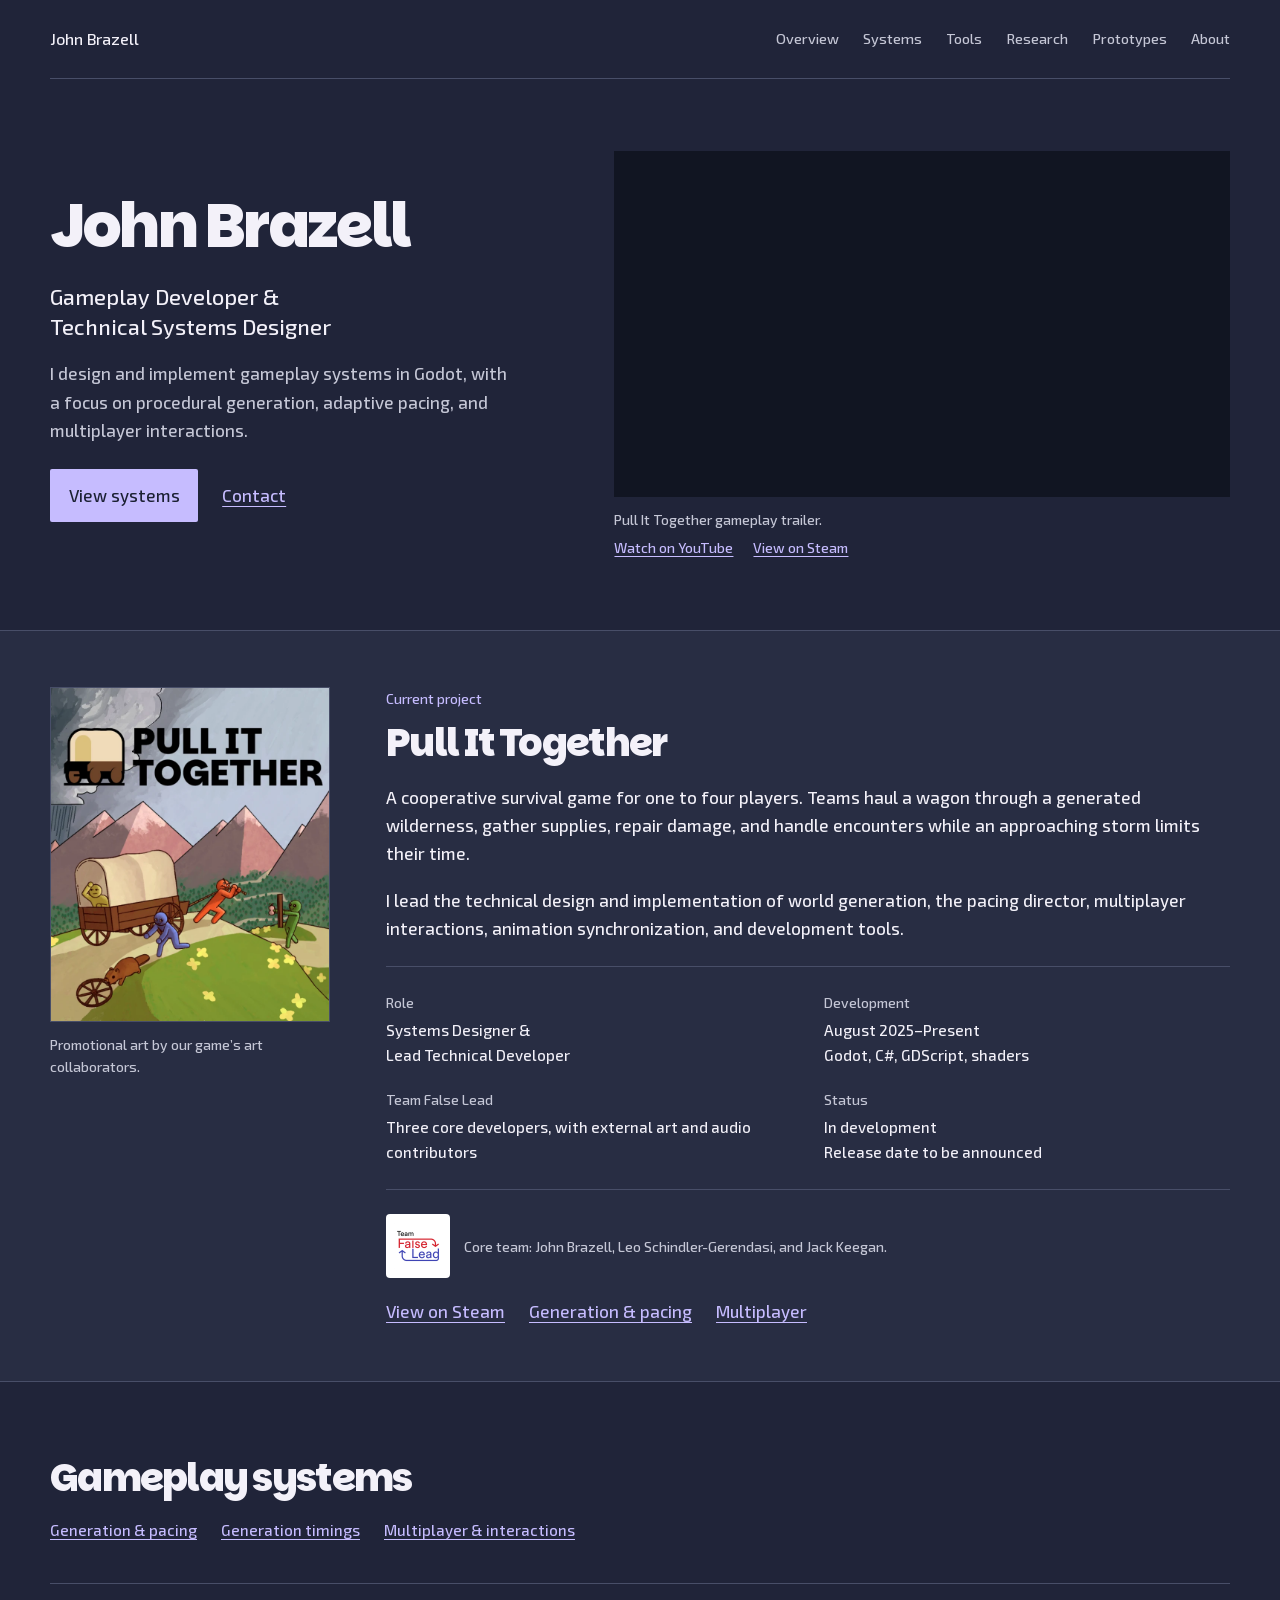
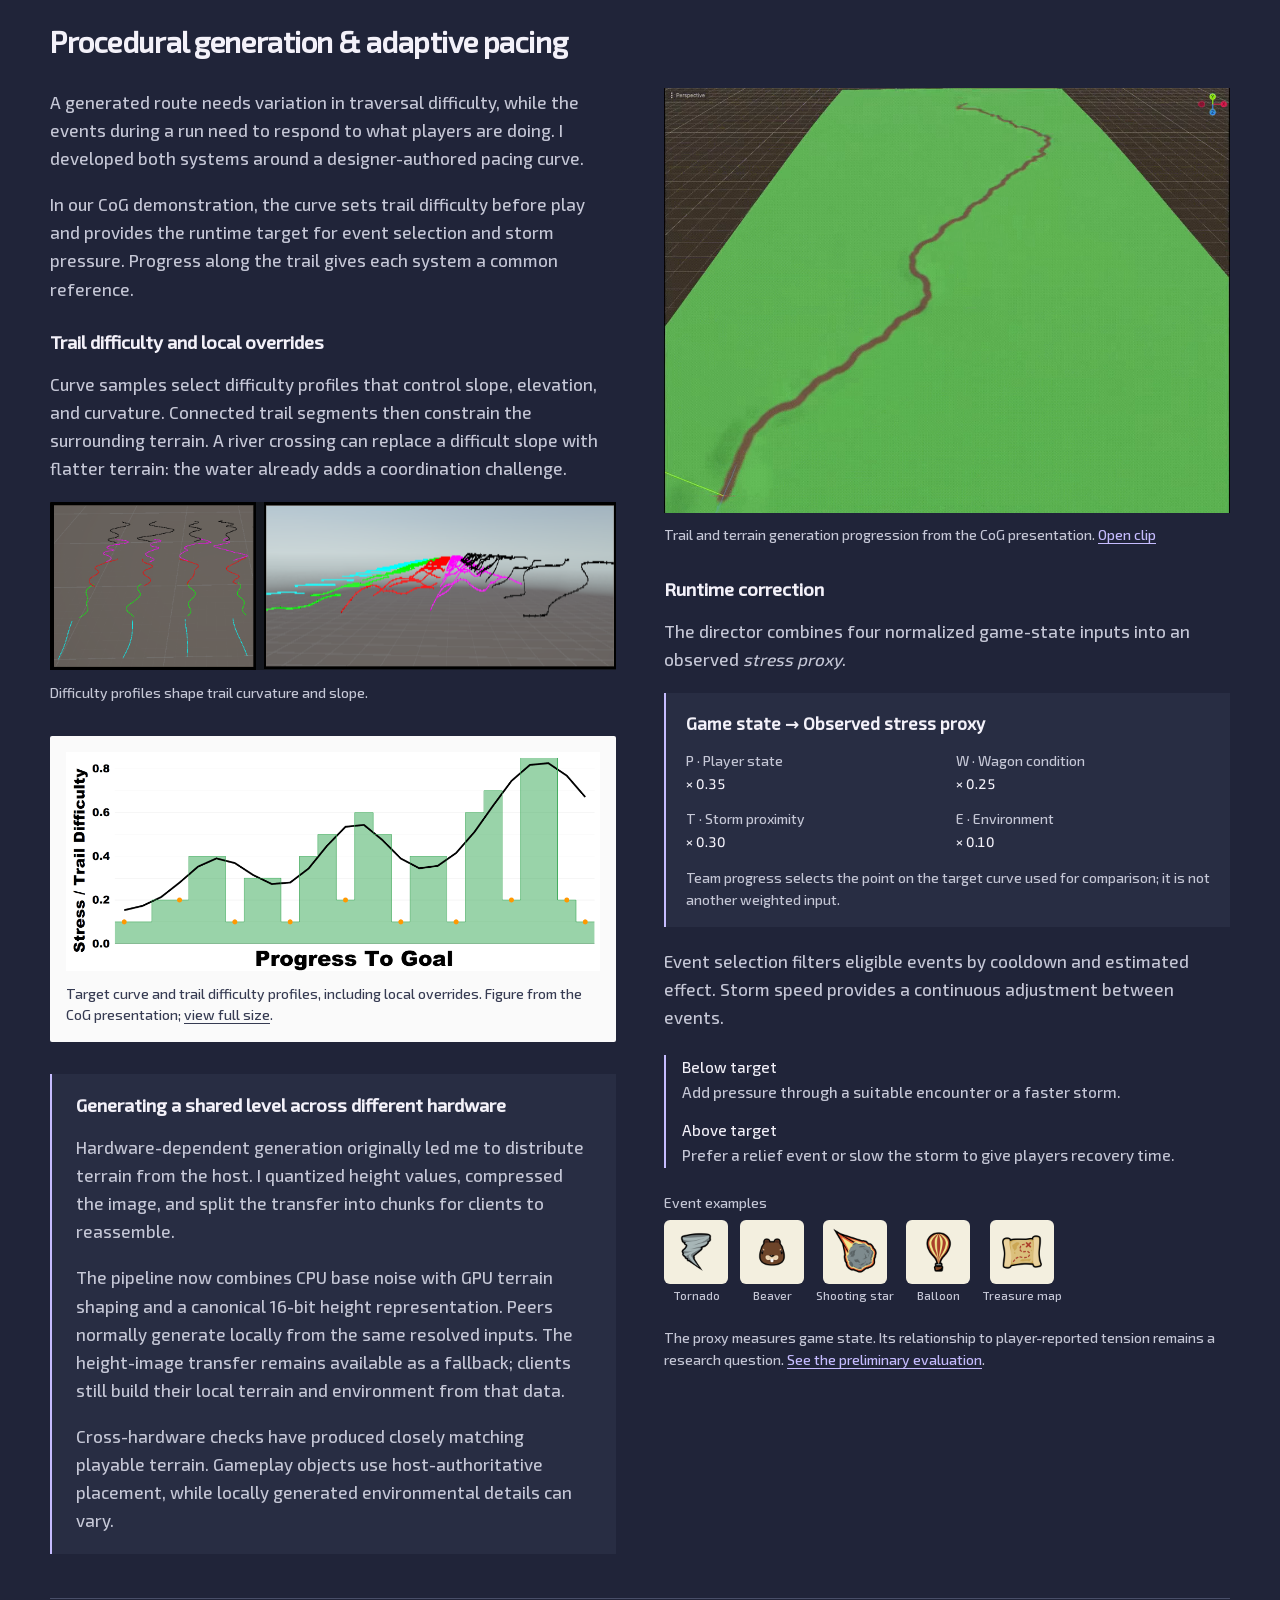
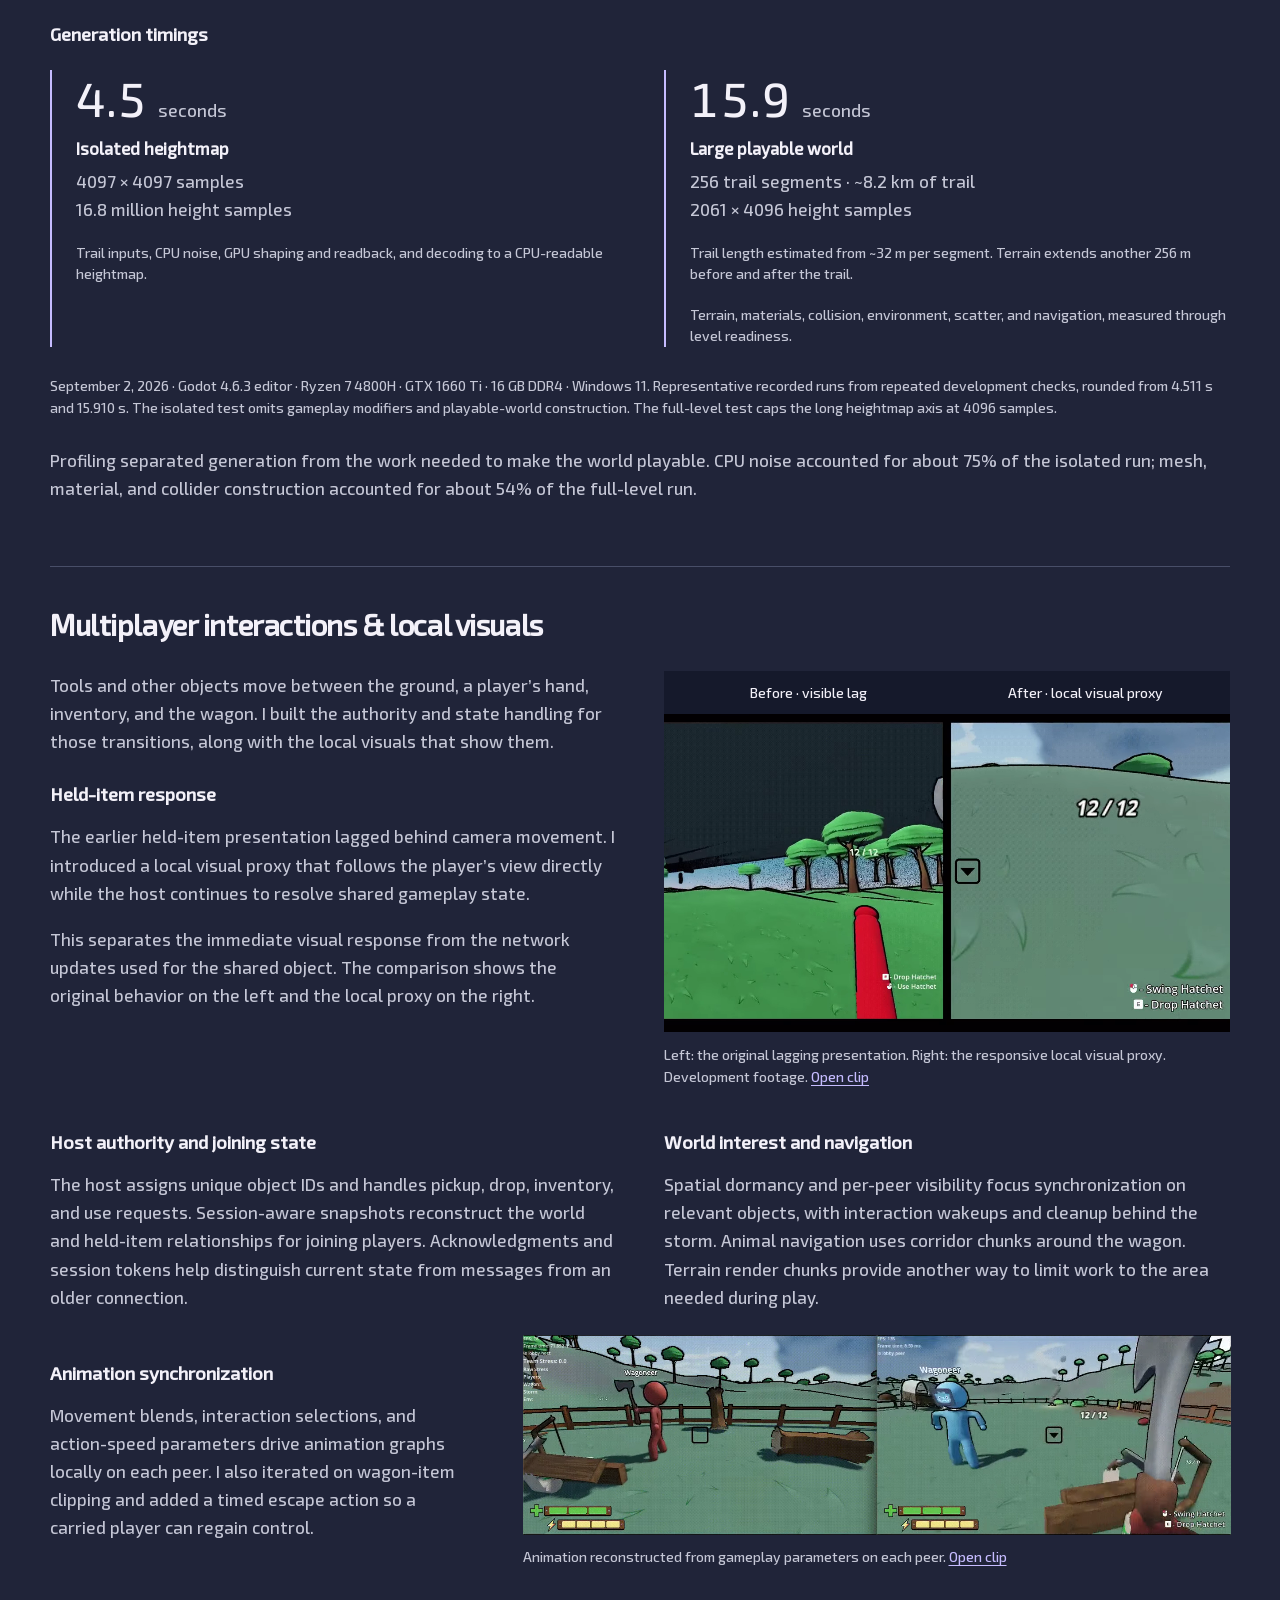
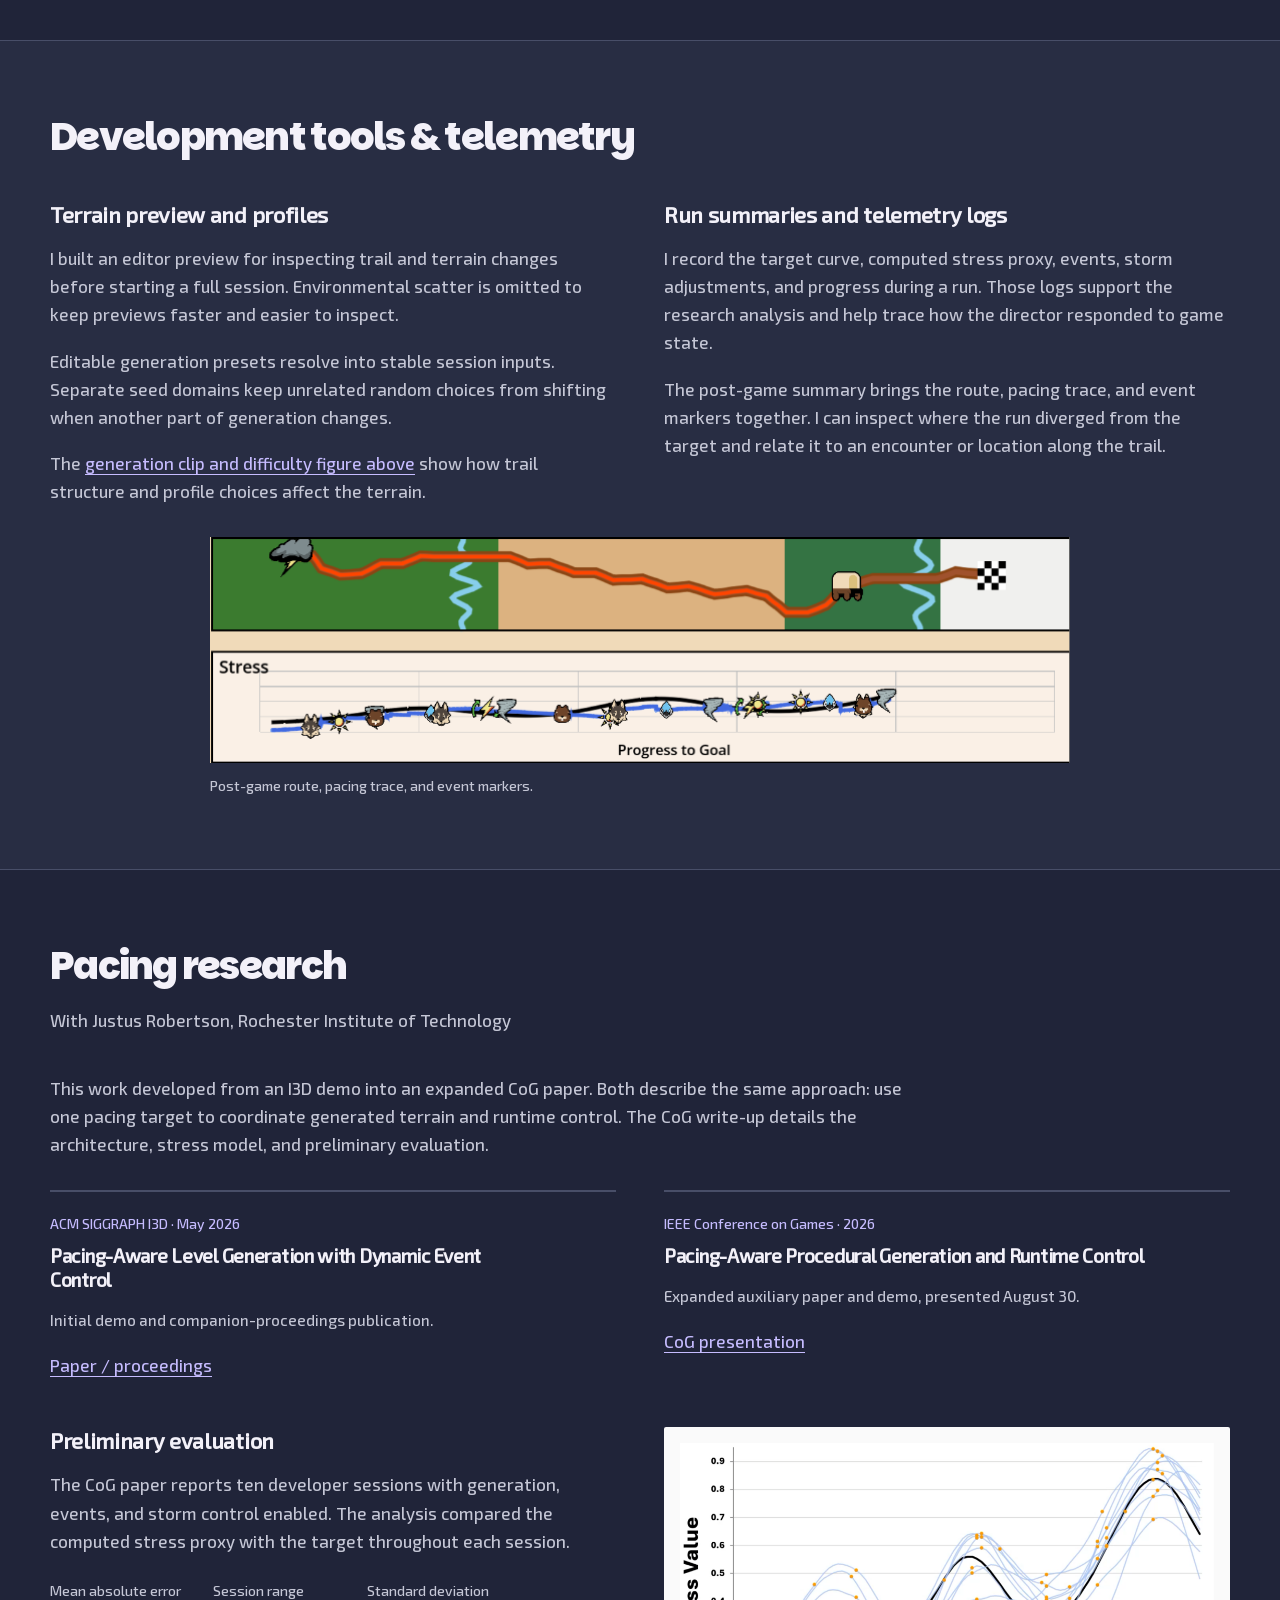
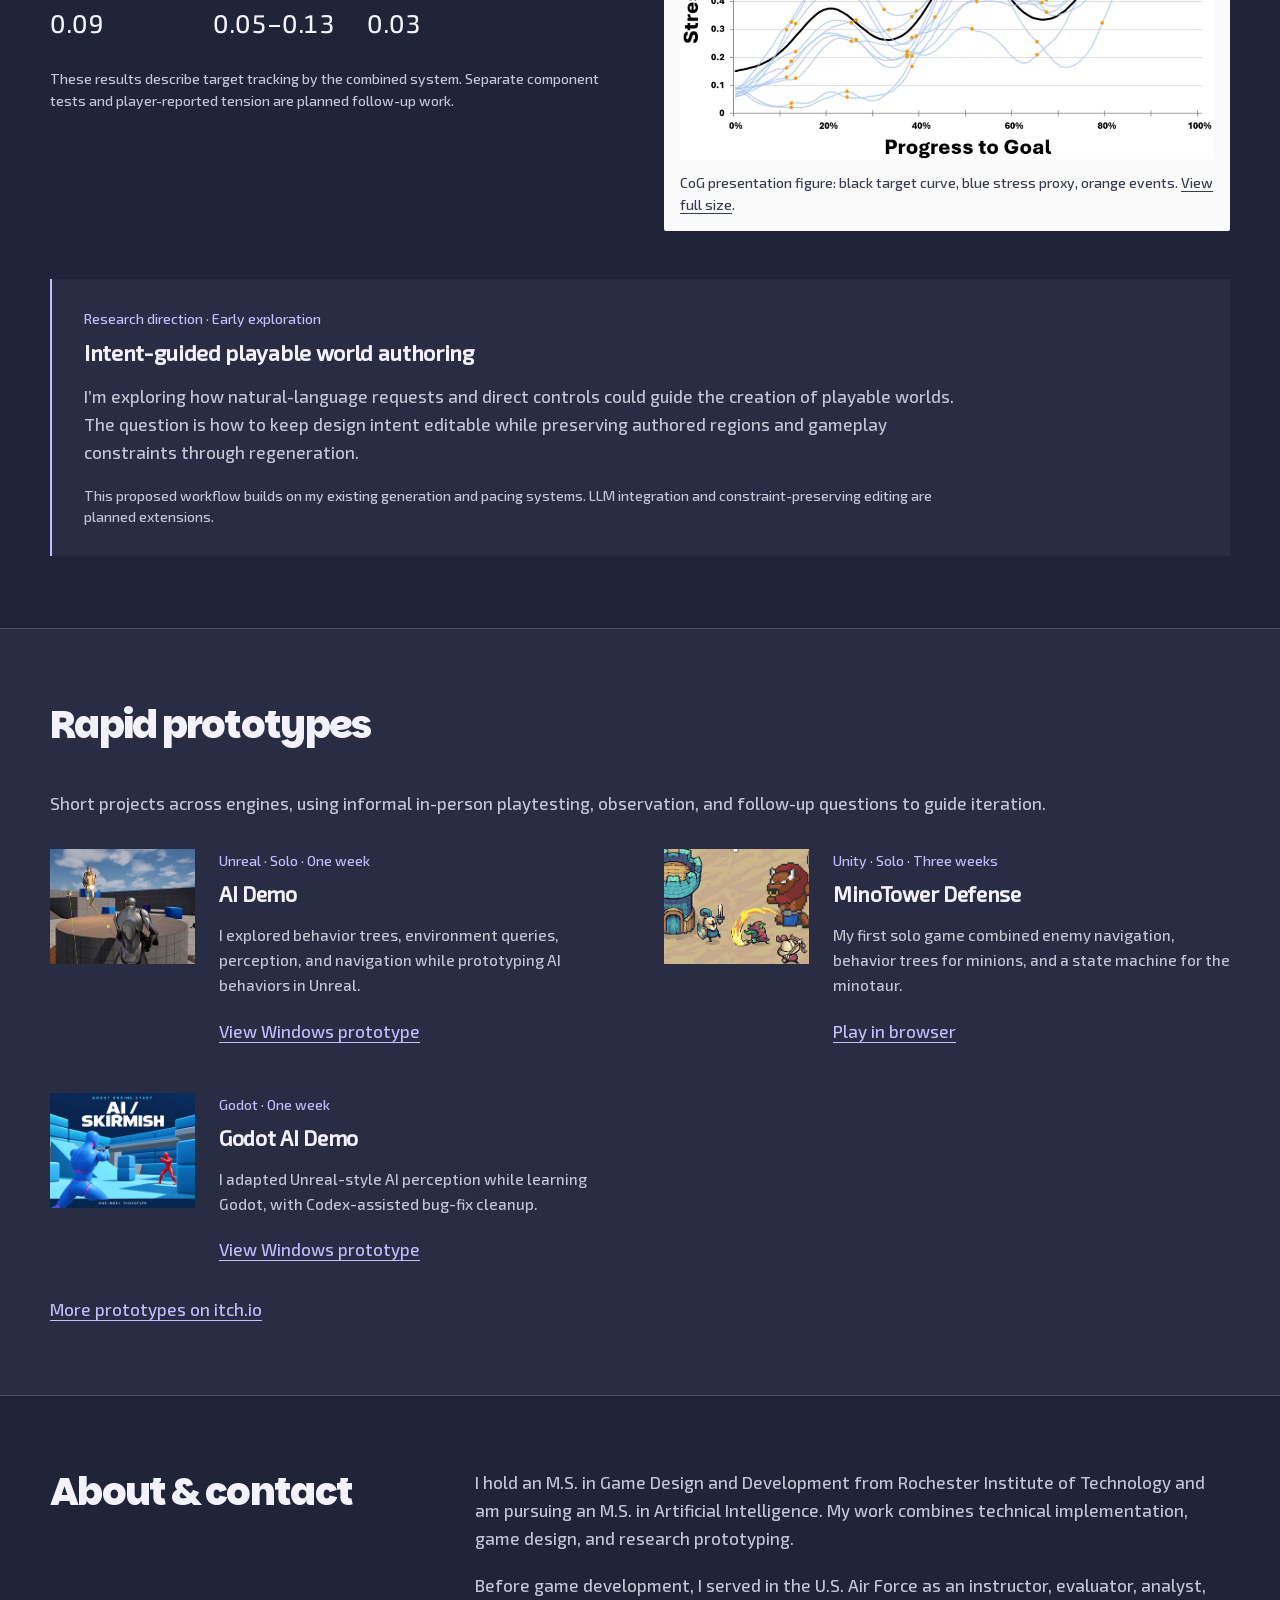
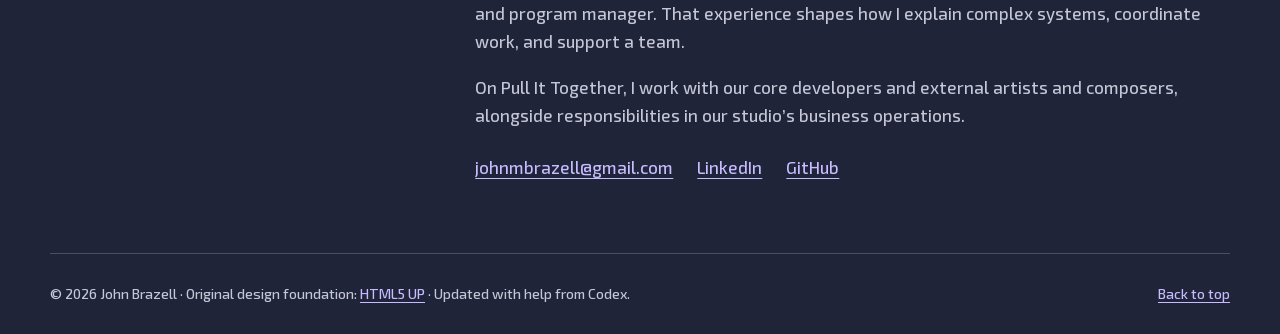
==== commit a87a3808: "godot ai demo added" ====
--- a/index.html
+++ b/index.html
@@ -8,13 +8,13 @@
   <link rel="canonical" href="https://johnbrazell.github.io/">
   <meta property="og:type" content="website">
   <meta property="og:title" content="John Brazell — Gameplay Development &amp; Technical Systems Design">
-  <meta property="og:description" content="Game systems, development tools, and pacing research from Pull It Together, alongside Unreal and Unity prototypes.">
+  <meta property="og:description" content="Game systems, development tools, and pacing research from Pull It Together, alongside Unreal, Unity, and Godot prototypes.">
   <meta property="og:url" content="https://johnbrazell.github.io/">
   <meta property="og:image" content="https://johnbrazell.github.io/assets/media/social-preview.jpg">
   <meta property="og:image:alt" content="Cooperative wagon traversal in Pull It Together">
   <meta name="twitter:card" content="summary_large_image">
   <meta name="referrer" content="strict-origin-when-cross-origin">
-  <link rel="stylesheet" href="assets/css/custom.css?v=20260914-4">
+  <link rel="stylesheet" href="assets/css/custom.css?v=20260915-2">
   <script src="assets/js/portfolio.js?v=20260914-3" defer></script>
 </head>
 <body>
@@ -168,11 +168,12 @@
     </section>
 
     <section class="band" id="prototypes" aria-labelledby="prototypes-title"><div class="shell section">
-      <header class="section-heading"><h2 id="prototypes-title">Rapid prototypes</h2><p>2024–2025</p></header>
+      <header class="section-heading"><h2 id="prototypes-title">Rapid prototypes</h2></header>
       <p class="prototype-intro">Short projects across engines, using informal in-person playtesting, observation, and follow-up questions to guide iteration.</p>
       <div class="prototype-grid">
         <article><a class="prototype-image" href="https://johnbrazell.itch.io/ai-demo"><img src="assets/media/prototype-unreal.png" alt="Unreal AI Demo project artwork" width="315" height="250" loading="lazy" decoding="async"></a><div><p class="section-label">Unreal · Solo · One week</p><h3>AI Demo</h3><p>I explored behavior trees, environment queries, perception, and navigation while prototyping AI behaviors in Unreal.</p><a href="https://johnbrazell.itch.io/ai-demo">View Windows prototype</a></div></article>
         <article><a class="prototype-image" href="https://johnbrazell.itch.io/minotower-defense"><img src="assets/media/prototype-minotower.png" alt="MinoTower Defense project artwork" width="315" height="250" loading="lazy" decoding="async"></a><div><p class="section-label">Unity · Solo · Three weeks</p><h3>MinoTower Defense</h3><p>My first solo game combined enemy navigation, behavior trees for minions, and a state machine for the minotaur.</p><a href="https://johnbrazell.itch.io/minotower-defense">Play in browser</a></div></article>
+        <article><a class="prototype-image" href="https://johnbrazell.itch.io/ai-demo-godot"><img src="assets/media/prototype-godot.png" alt="Godot AI Demo cover: blue and red characters in a skirmish arena" width="315" height="250" loading="lazy" decoding="async"></a><div><p class="section-label">Godot · One week</p><h3>Godot AI Demo</h3><p>I adapted Unreal-style AI perception while learning Godot, with Codex-assisted bug-fix cleanup.</p><a href="https://johnbrazell.itch.io/ai-demo-godot">View Windows prototype</a></div></article>
       </div>
       <p class="archive-link"><a href="https://johnbrazell.itch.io/">More prototypes on itch.io</a></p>
     </div></section>
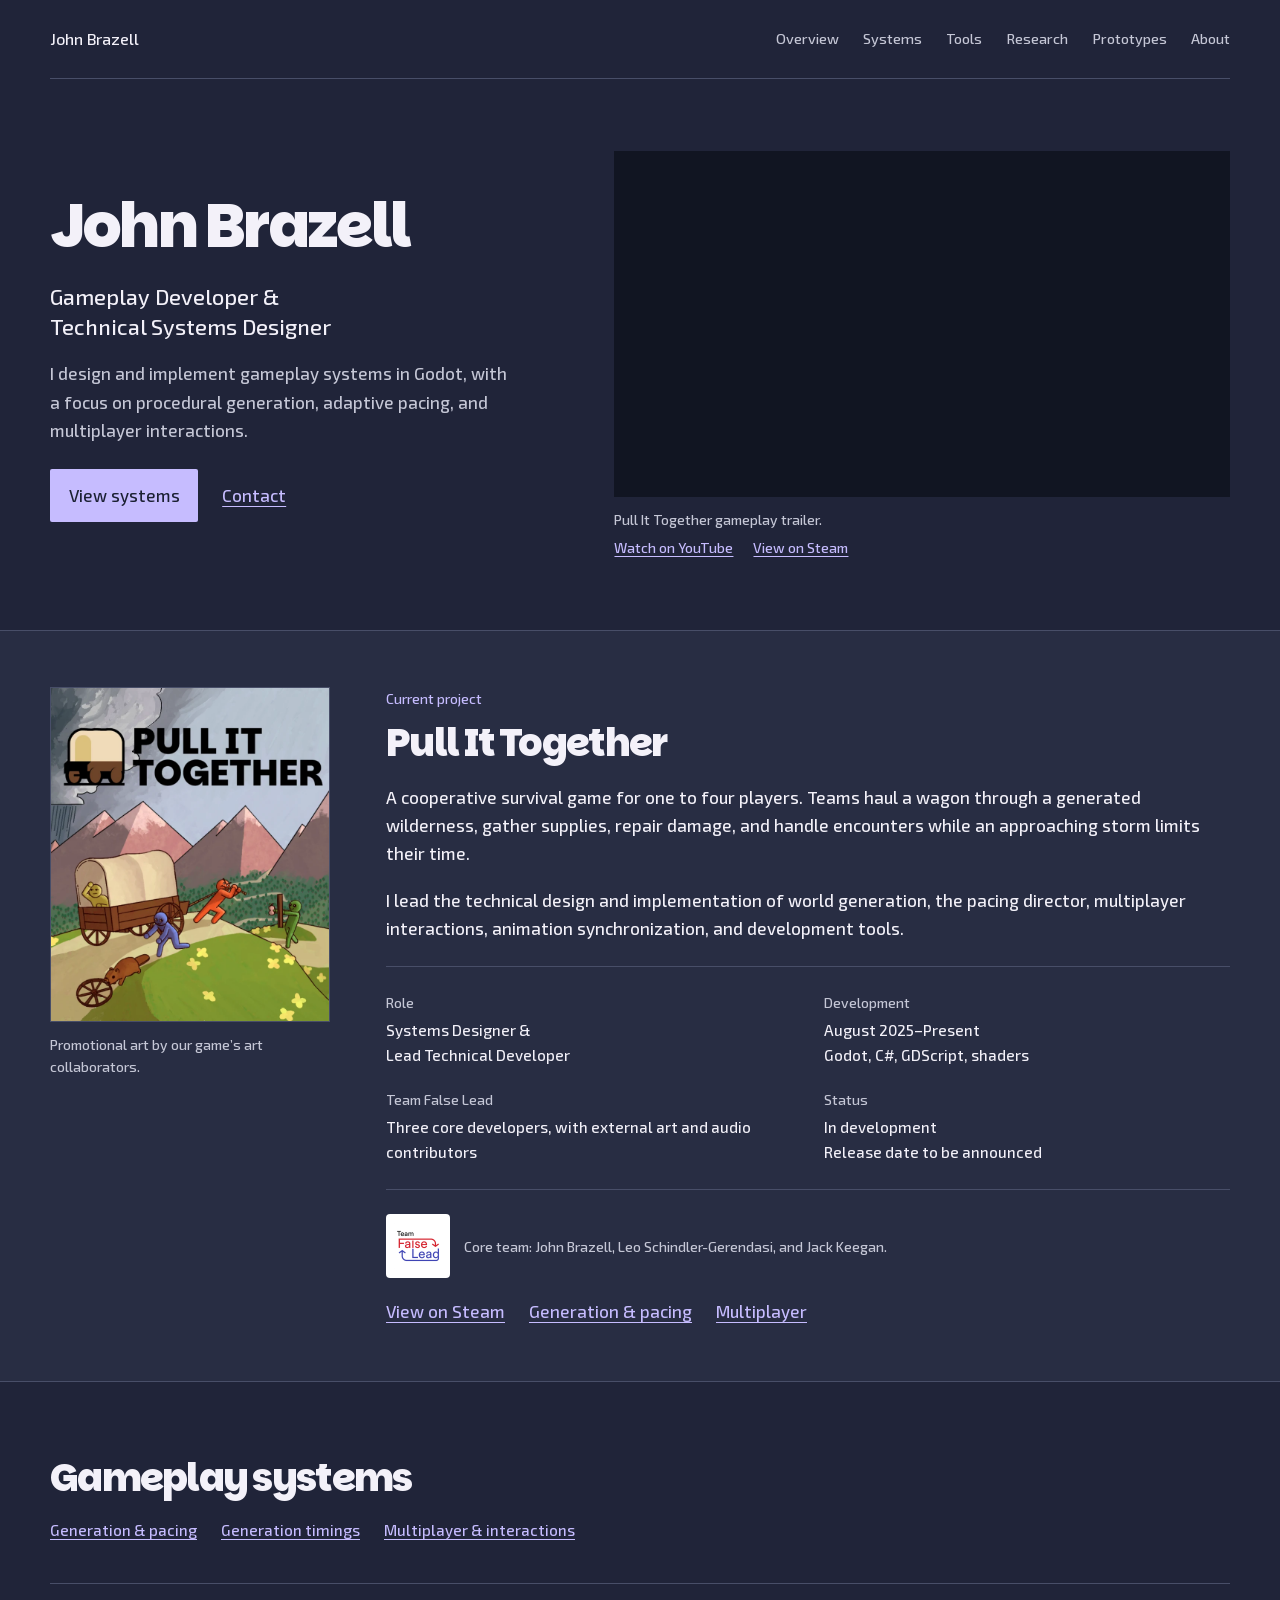
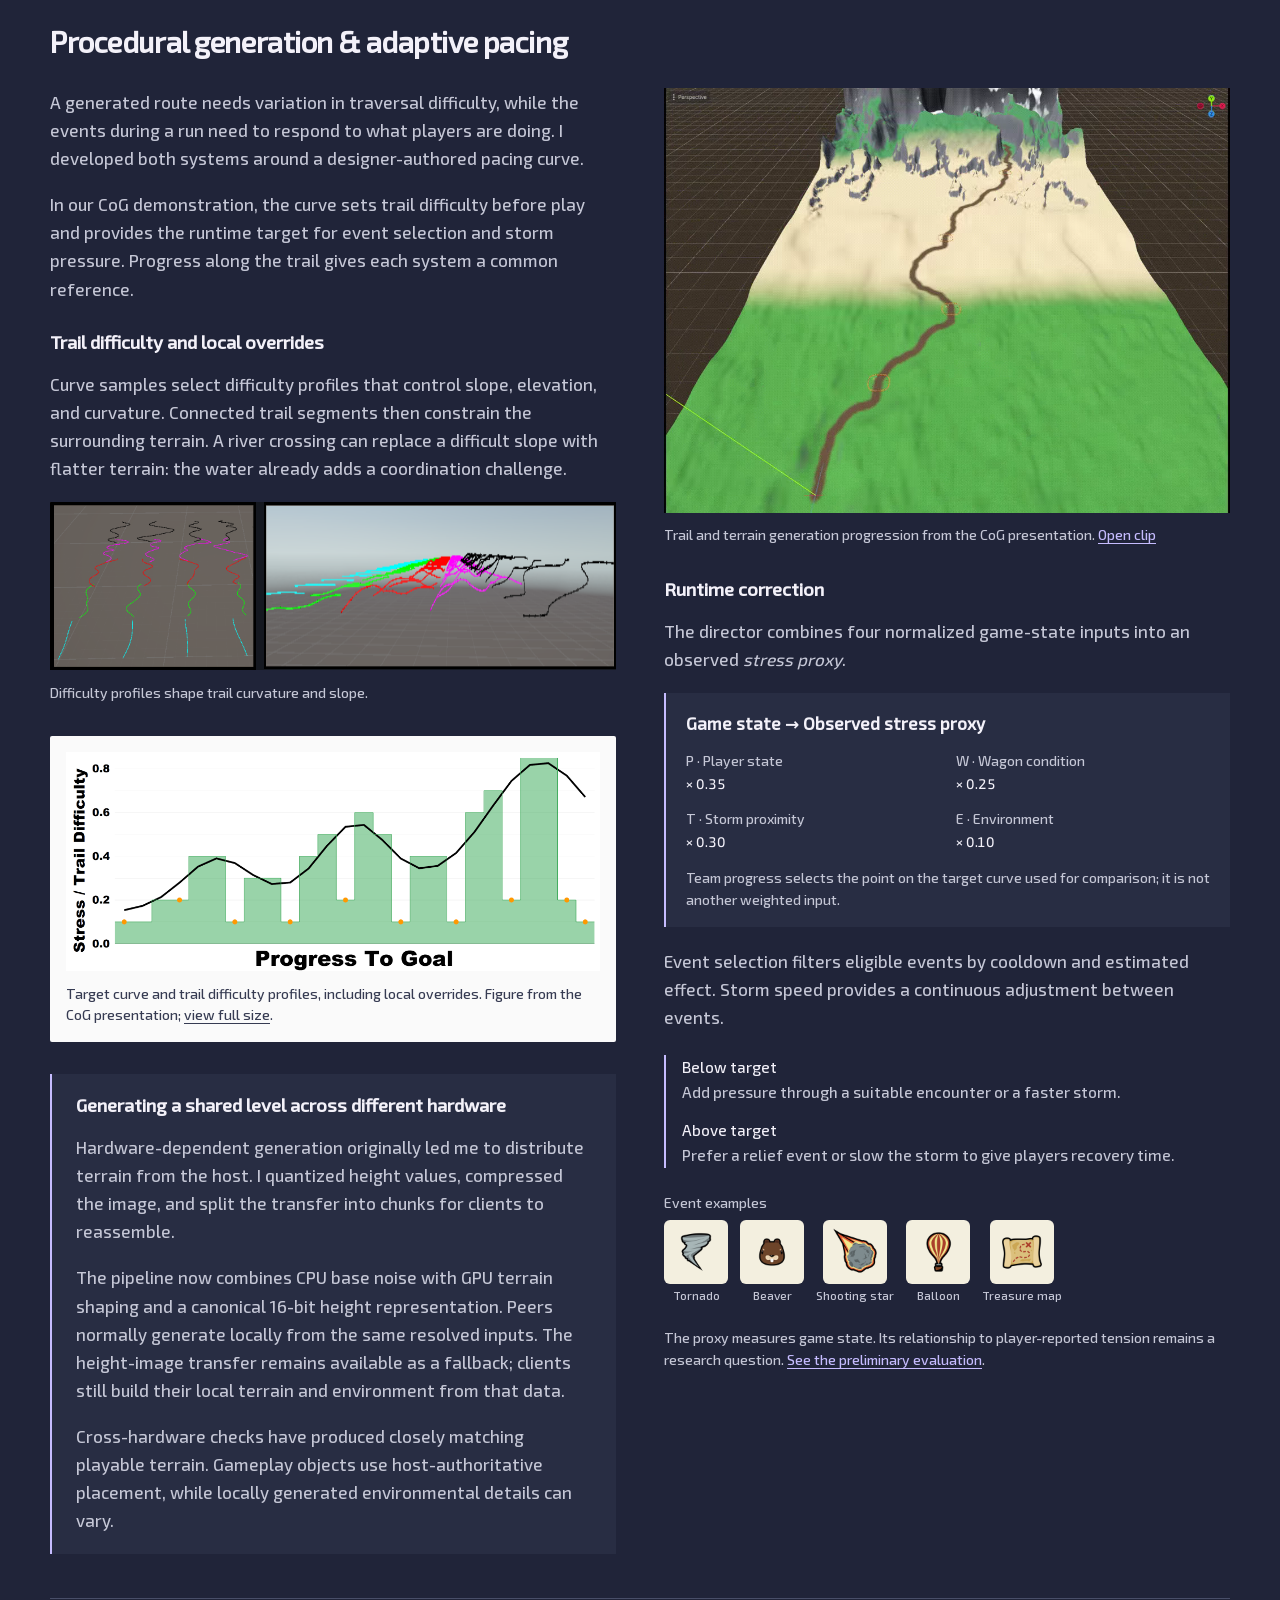
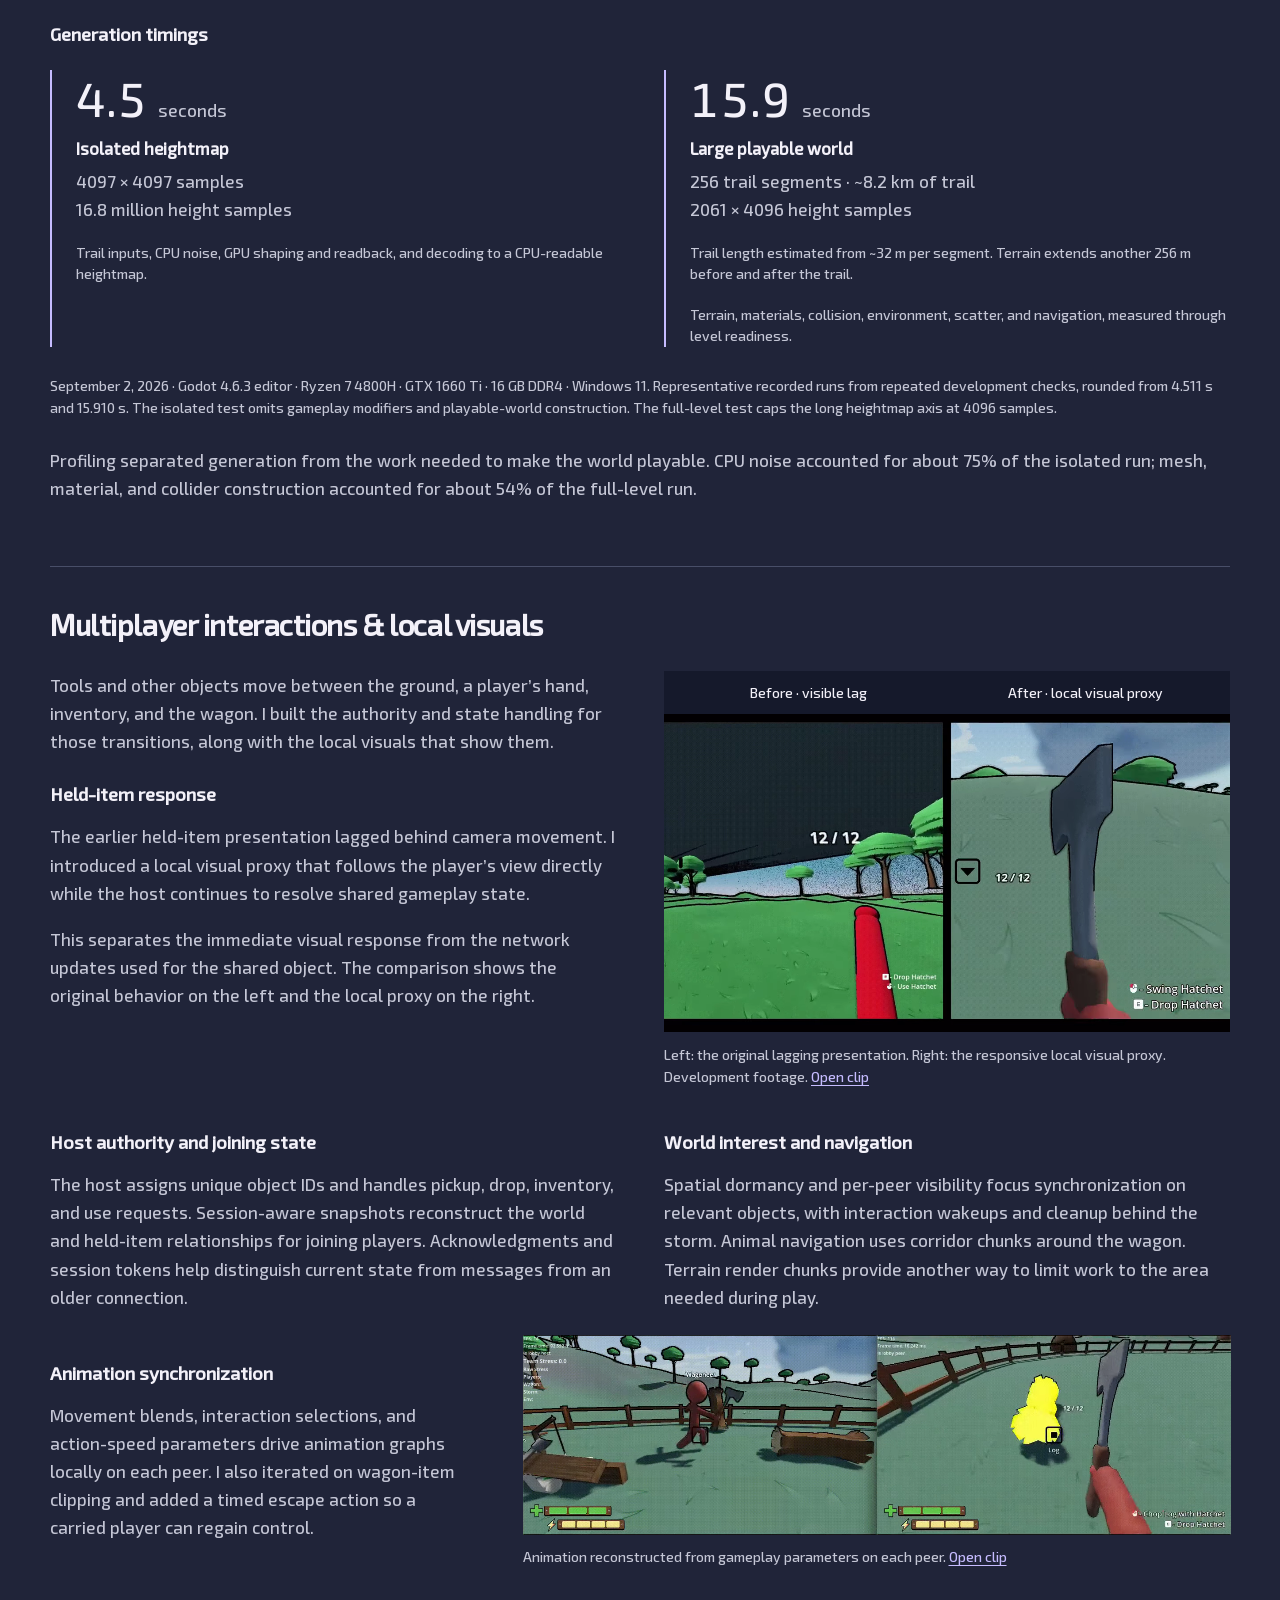
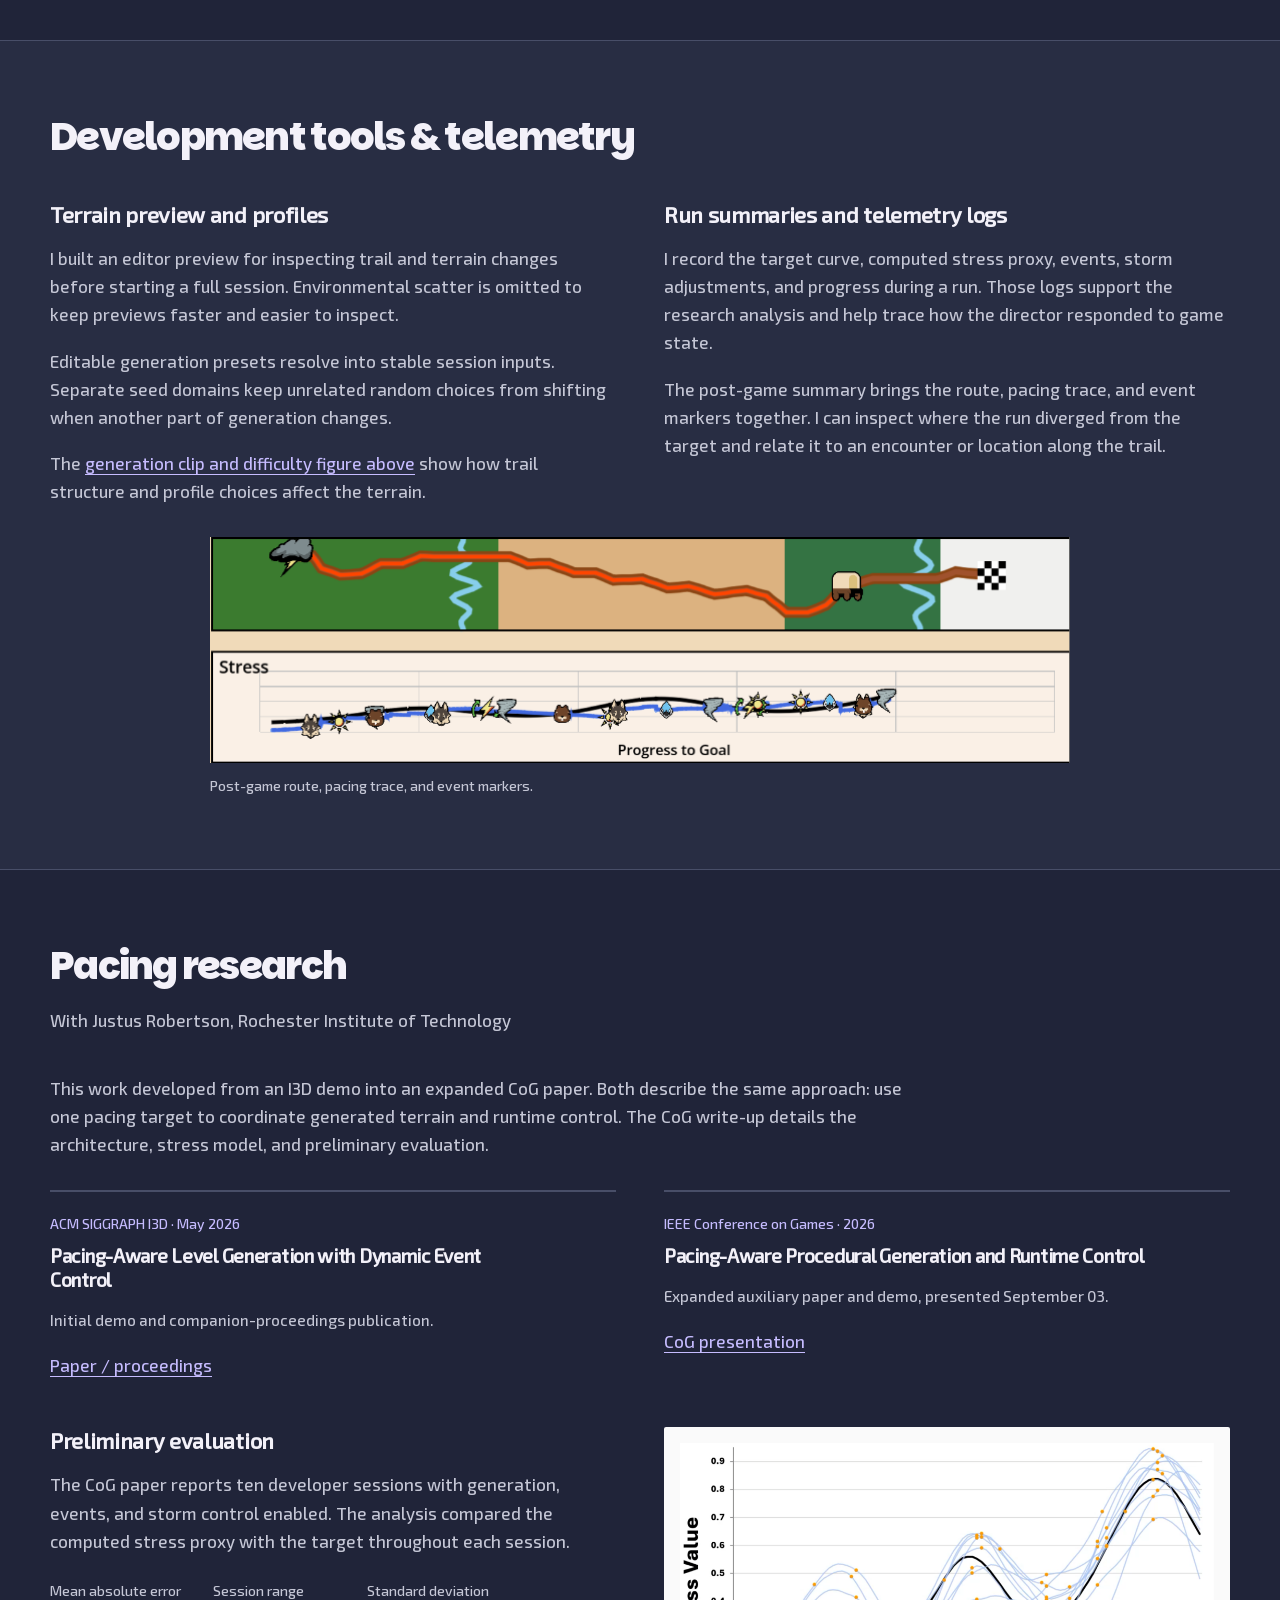
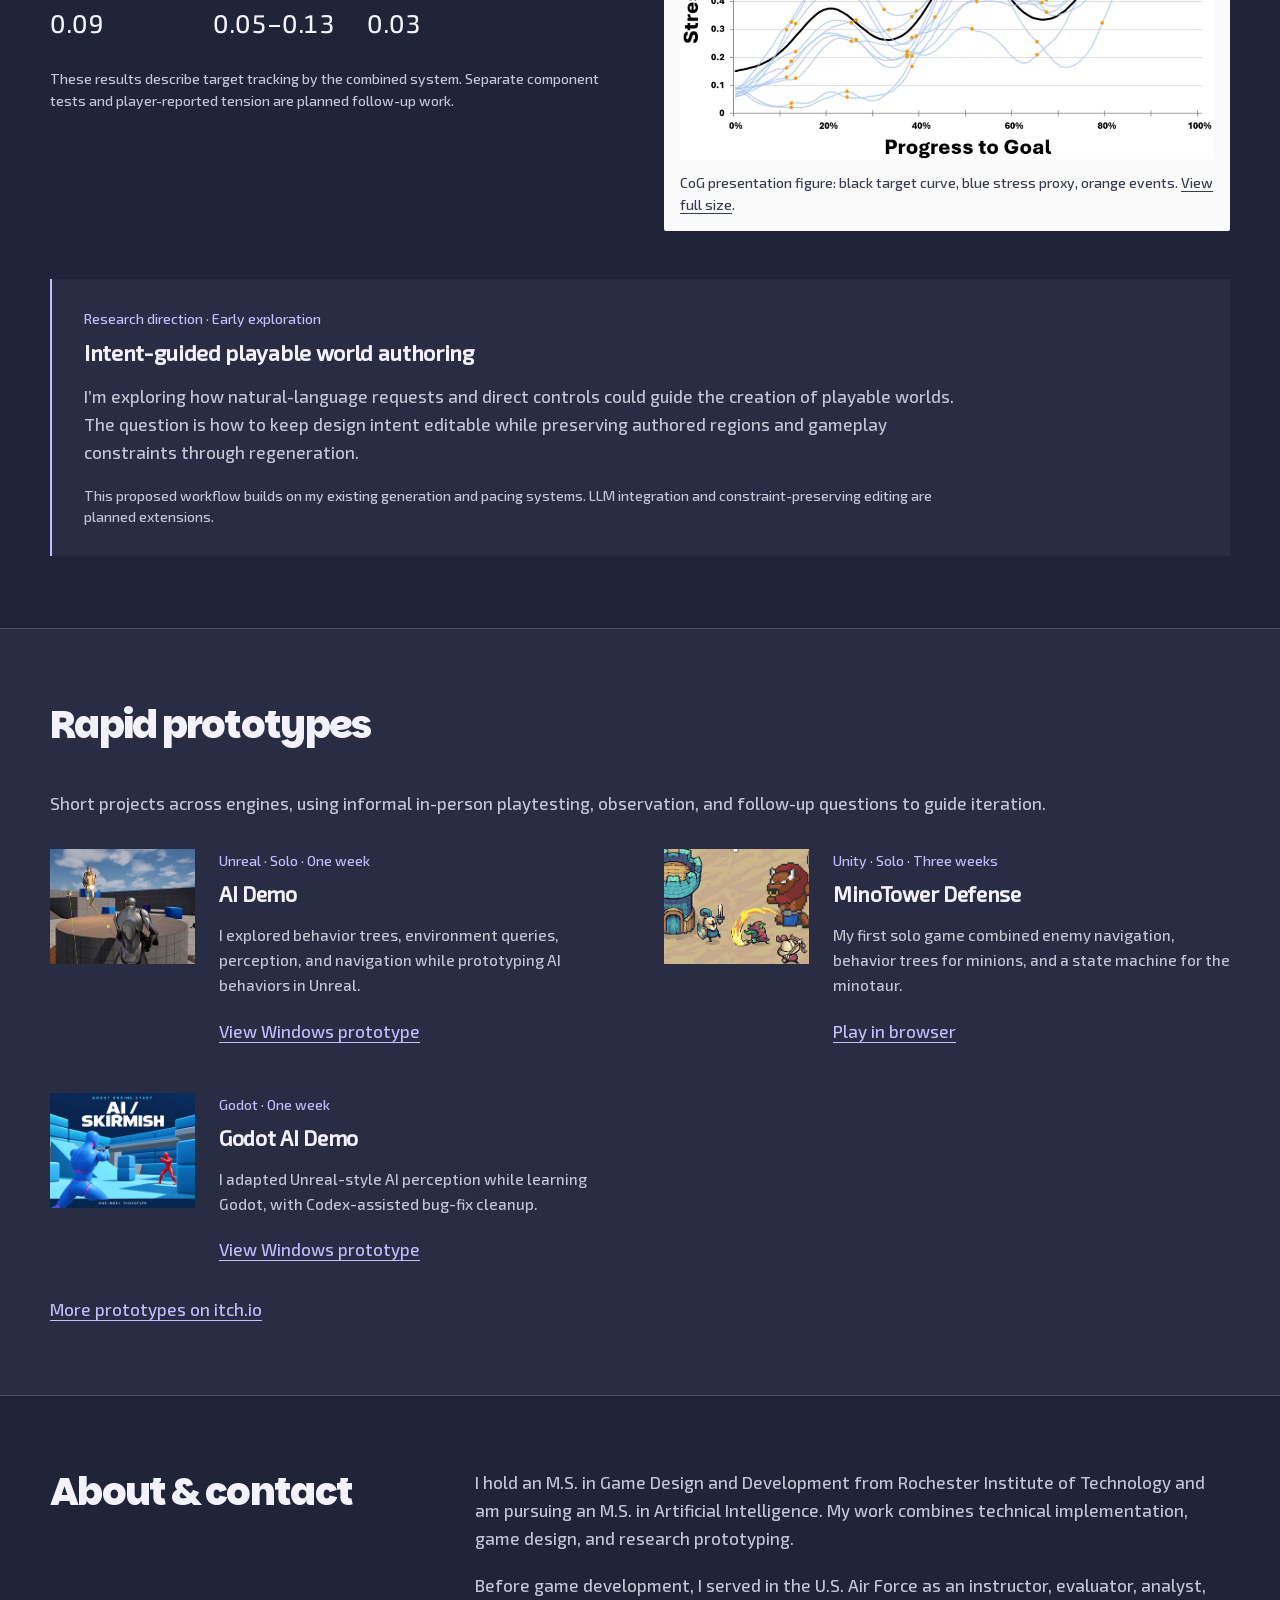
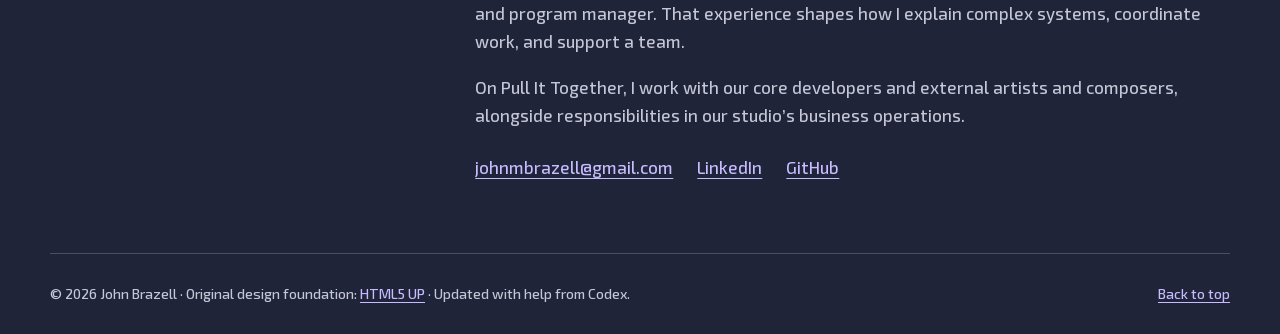
==== commit 183b3058: "date fix" ====
--- a/index.html
+++ b/index.html
@@ -158,7 +158,7 @@
       <p class="research-intro">This work developed from an I3D demo into an expanded CoG paper. Both describe the same approach: use one pacing target to coordinate generated terrain and runtime control. The CoG write-up details the architecture, stress model, and preliminary evaluation.</p>
       <ol class="publication-history">
         <li><p class="publication-venue">ACM SIGGRAPH I3D · May 2026</p><h3>Pacing-Aware Level Generation with Dynamic Event Control</h3><p>Initial demo and companion-proceedings publication.</p><a href="https://dl.acm.org/doi/10.1145/3807895.3807929">Paper / proceedings</a></li>
-        <li><p class="publication-venue">IEEE Conference on Games · 2026</p><h3>Pacing-Aware Procedural Generation and Runtime Control</h3><p>Expanded auxiliary paper and demo, presented August 30.</p><a href="https://docs.google.com/presentation/d/1fP0E25BEL8_ynqduKgfCoFmk-GsYpv0kotvUB8F-1J0/edit?usp=sharing">CoG presentation</a></li>
+        <li><p class="publication-venue">IEEE Conference on Games · 2026</p><h3>Pacing-Aware Procedural Generation and Runtime Control</h3><p>Expanded auxiliary paper and demo, presented September 03.</p><a href="https://docs.google.com/presentation/d/1fP0E25BEL8_ynqduKgfCoFmk-GsYpv0kotvUB8F-1J0/edit?usp=sharing">CoG presentation</a></li>
       </ol>
       <section id="evaluation" class="split evaluation">
         <div><h3>Preliminary evaluation</h3><p>The CoG paper reports ten developer sessions with generation, events, and storm control enabled. The analysis compared the computed stress proxy with the target throughout each session.</p><dl class="evaluation-results"><div><dt>Mean absolute error</dt><dd>0.09</dd></div><div><dt>Session range</dt><dd>0.05–0.13</dd></div><div><dt>Standard deviation</dt><dd>0.03</dd></div></dl><p class="small">These results describe target tracking by the combined system. Separate component tests and player-reported tension are planned follow-up work.</p></div>
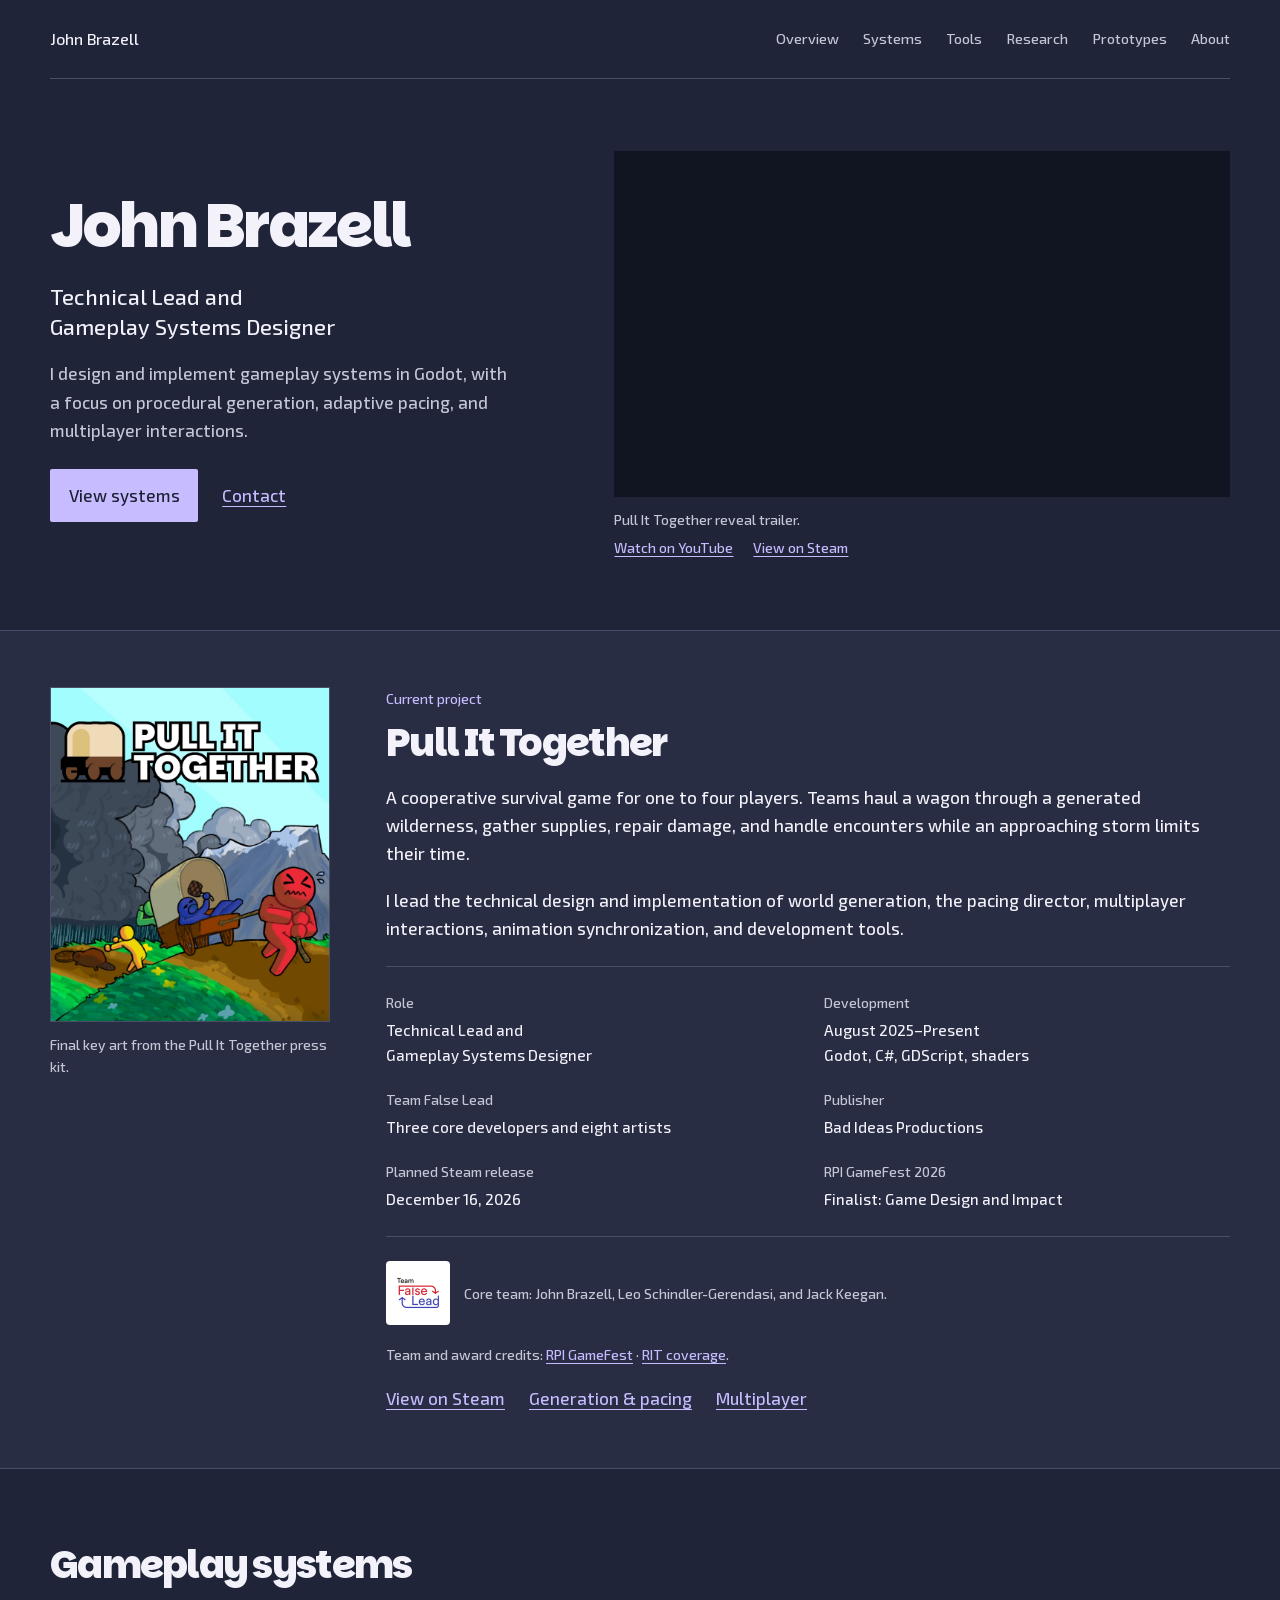
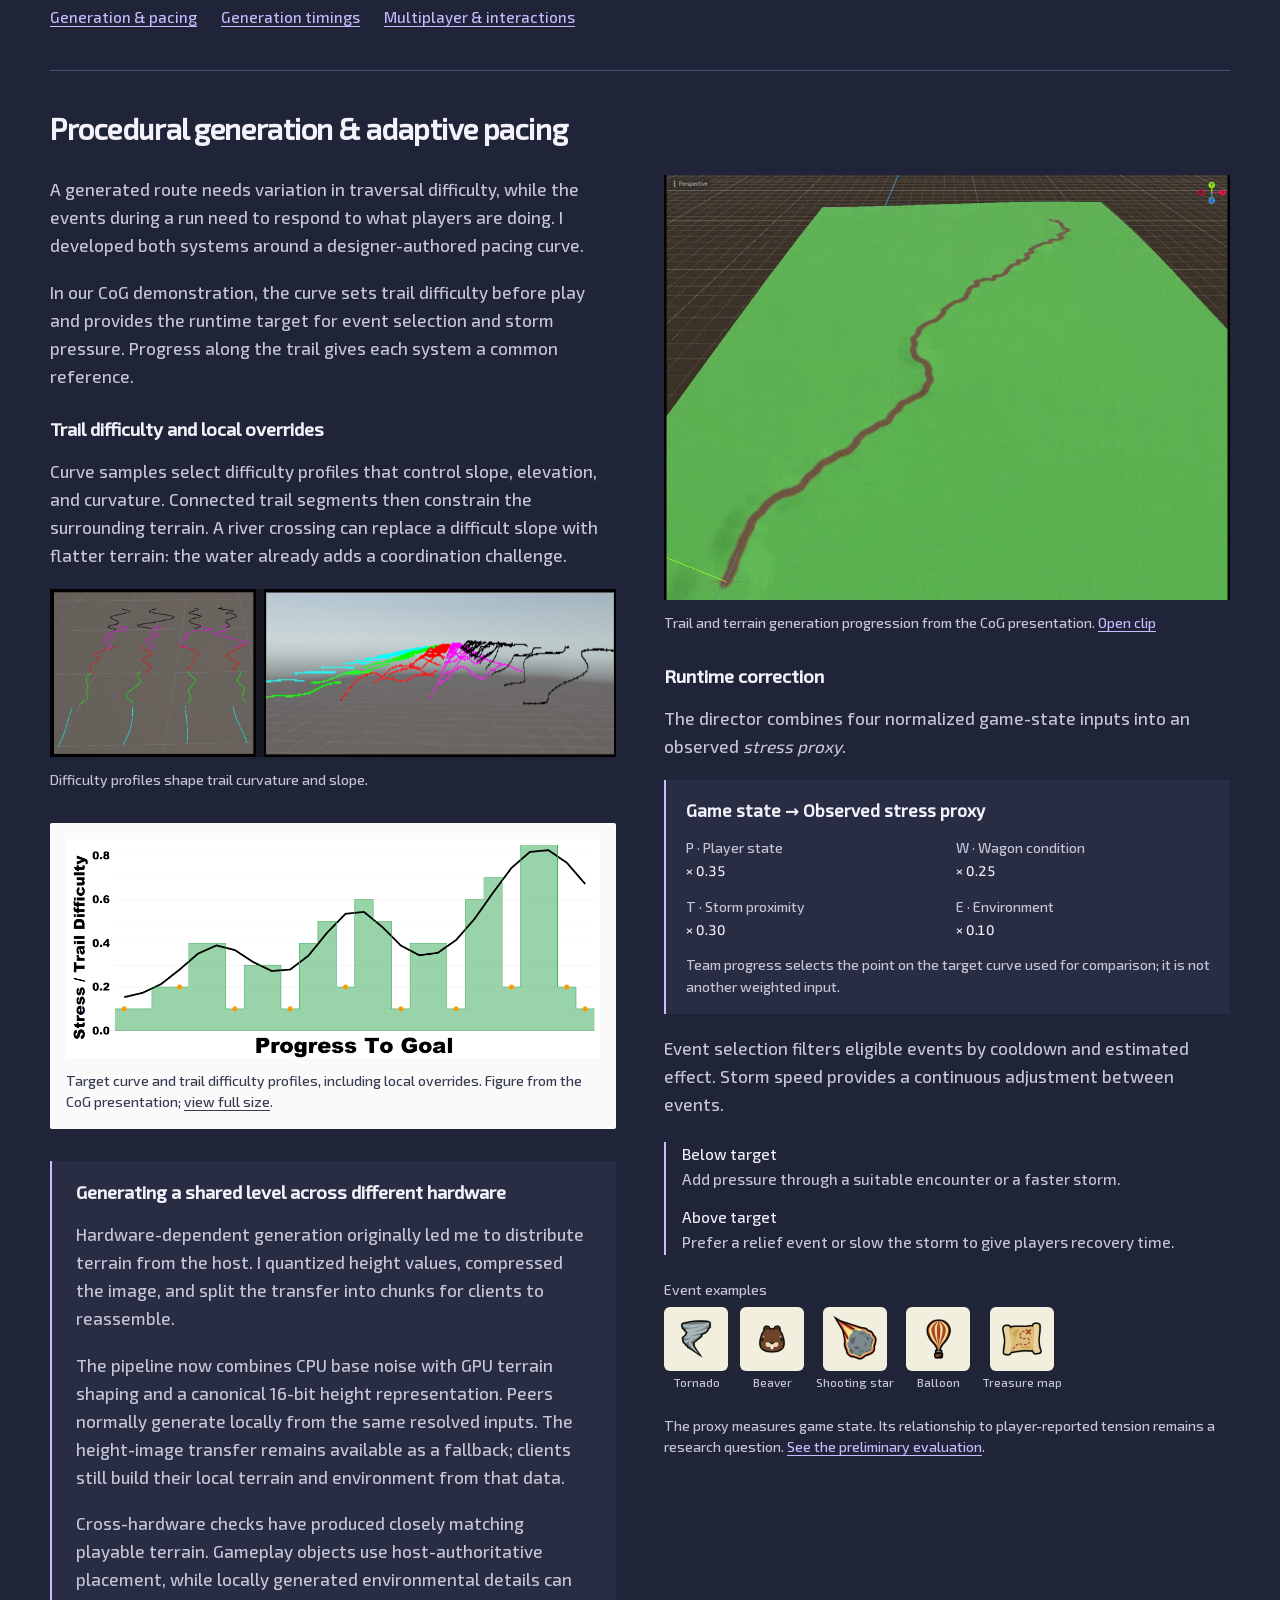
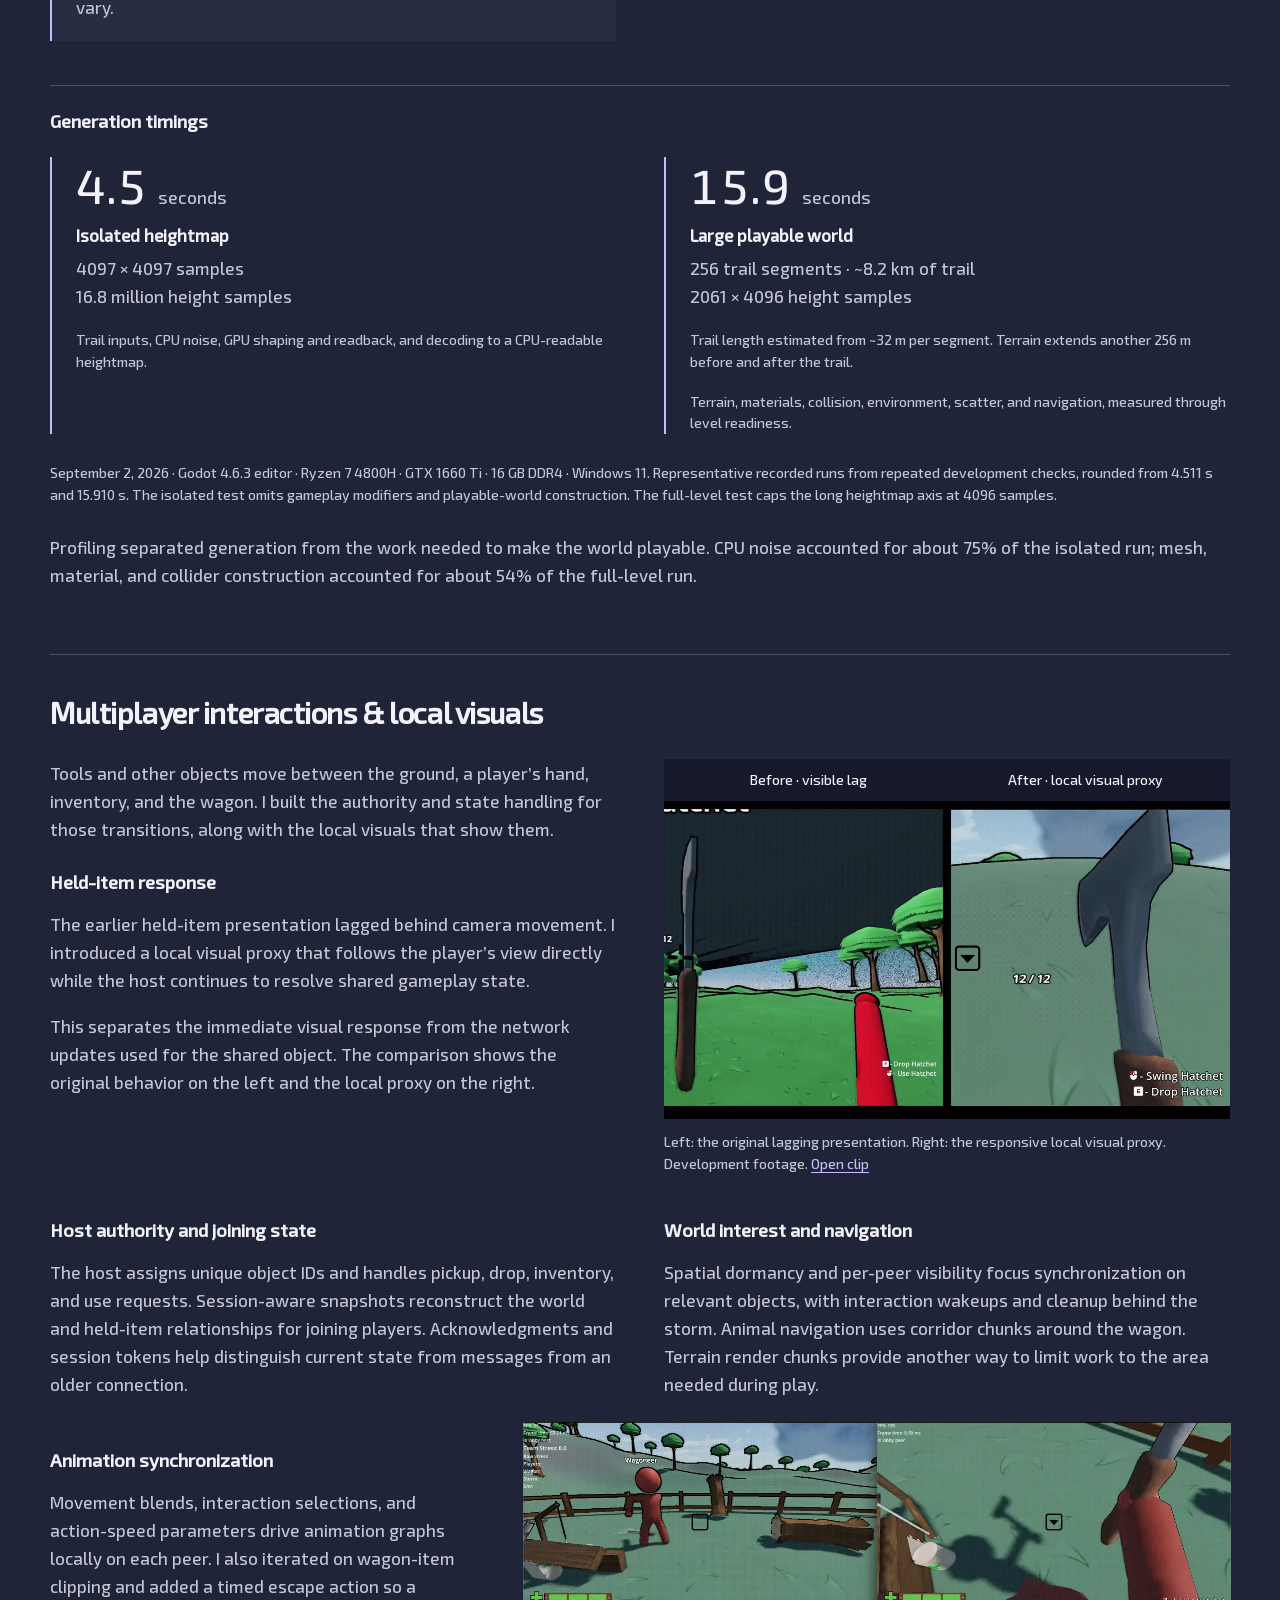
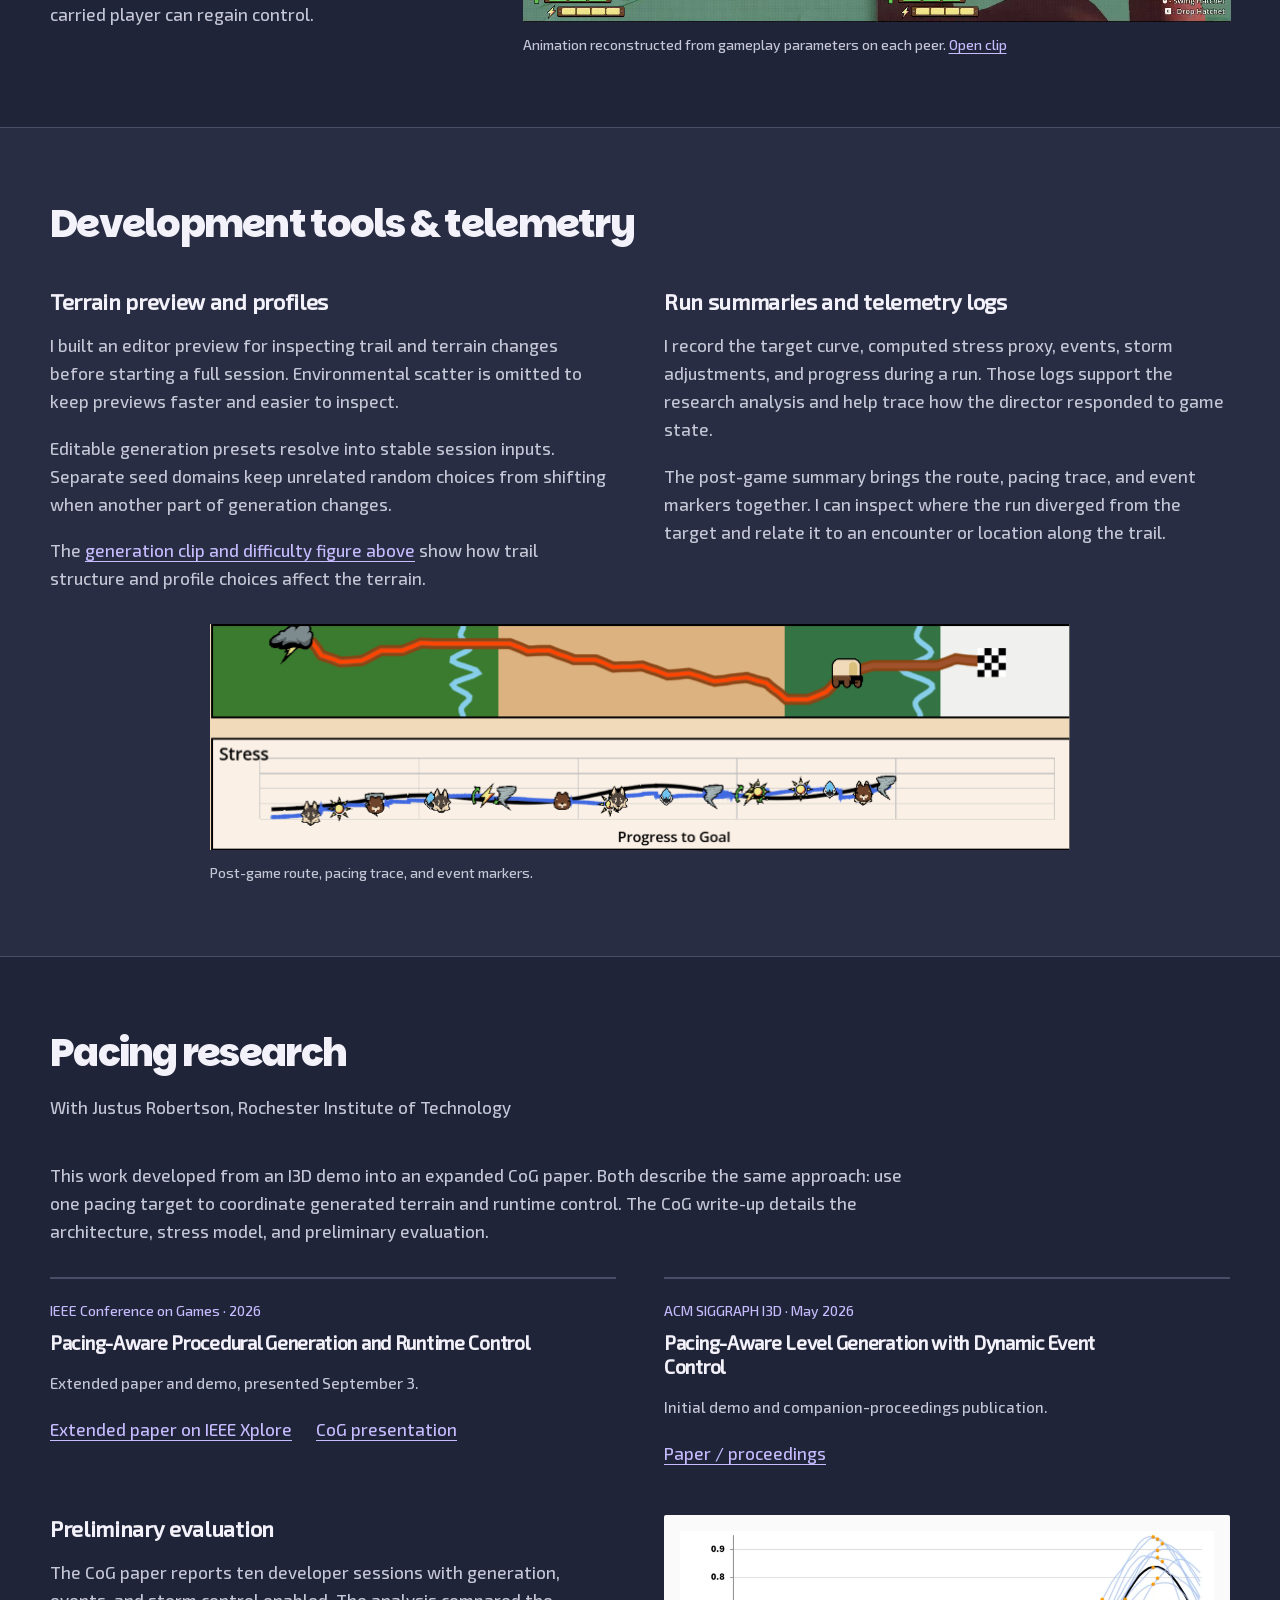
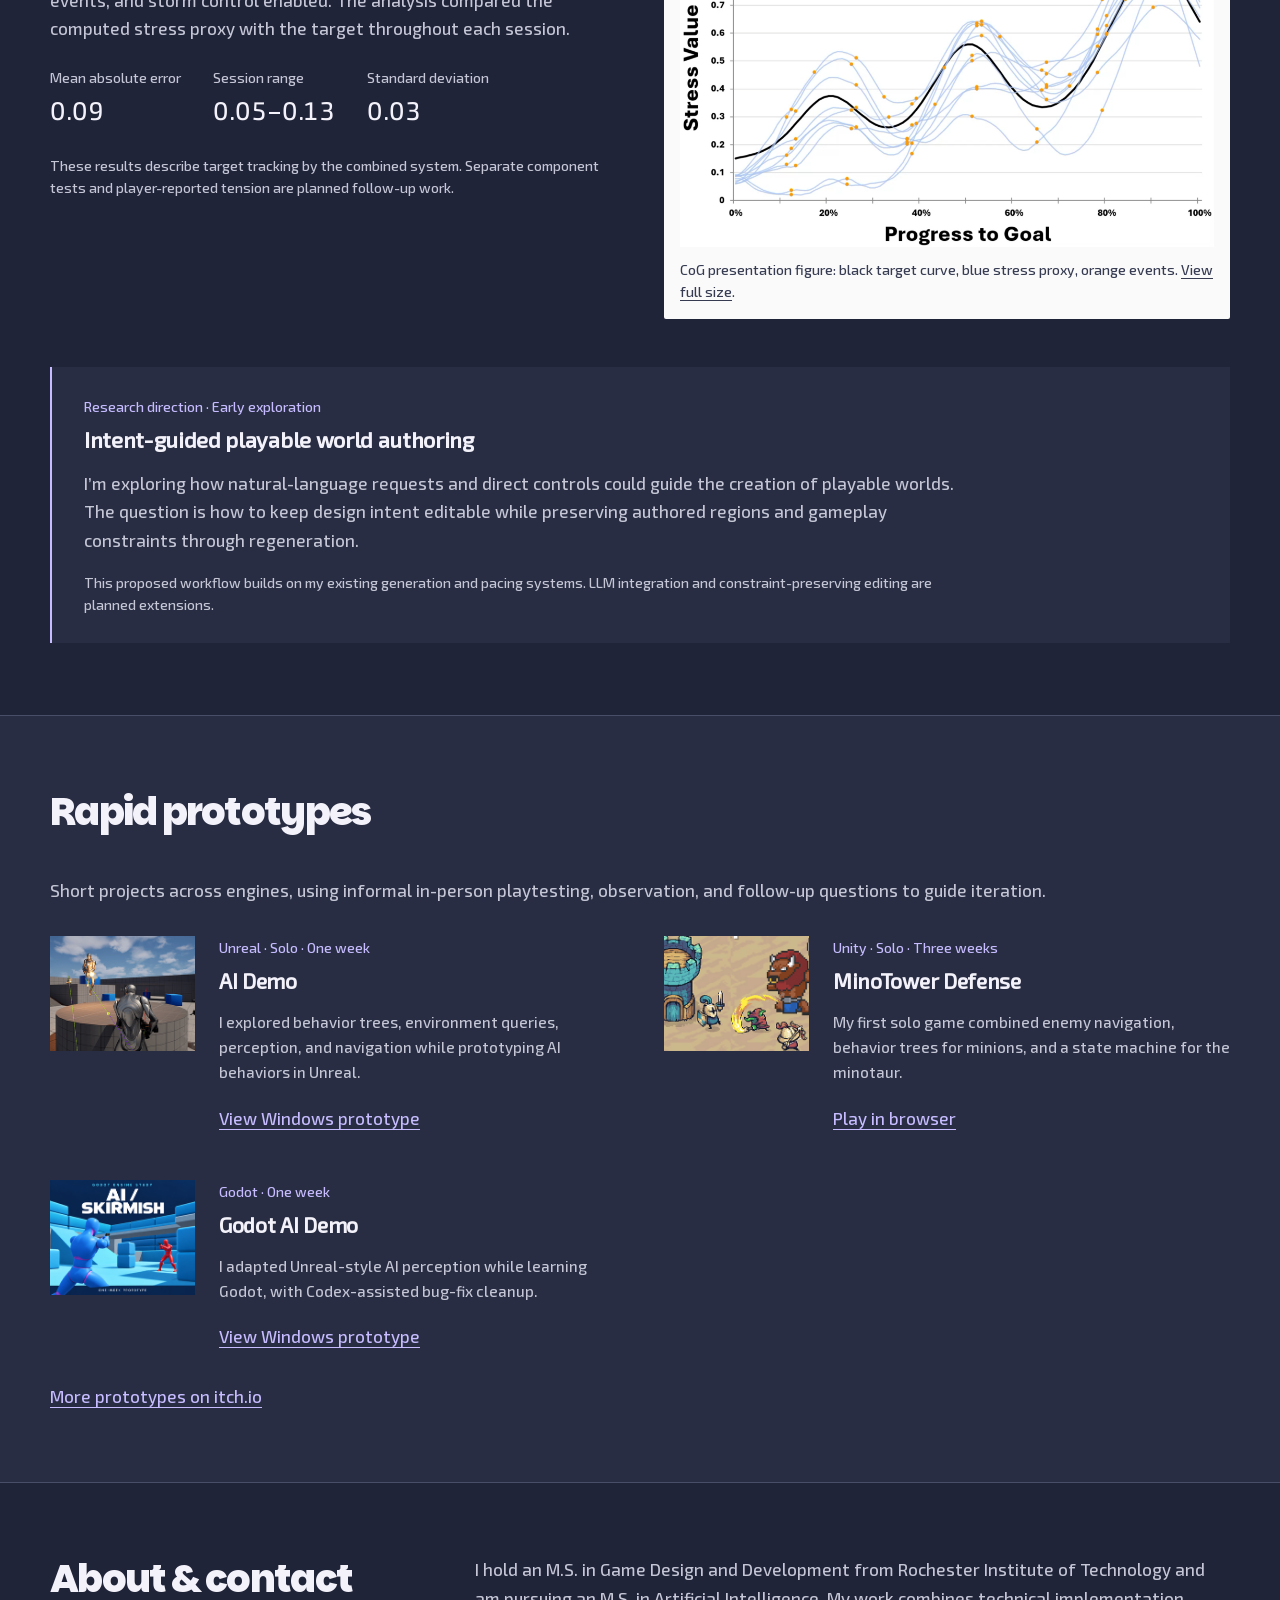
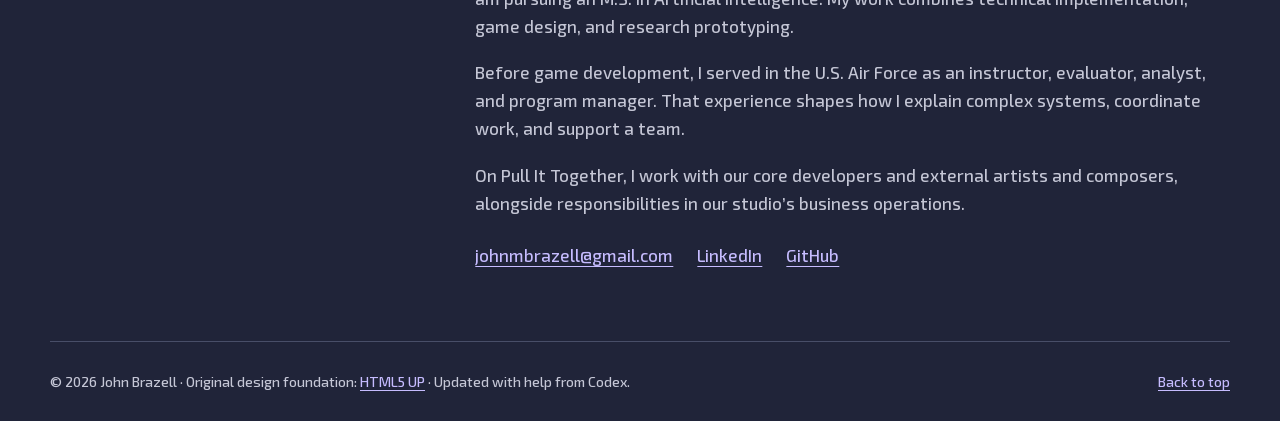
==== commit 647eedd7: "trailer key art, CoG paper, misc" ====
--- a/index.html
+++ b/index.html
@@ -3,19 +3,23 @@
 <head>
   <meta charset="utf-8">
   <meta name="viewport" content="width=device-width, initial-scale=1">
-  <title>John Brazell — Gameplay Development &amp; Technical Systems Design</title>
+  <title>John Brazell — Technical Lead and Gameplay Systems Designer</title>
   <meta name="description" content="John Brazell’s gameplay development portfolio: procedural generation, adaptive pacing, multiplayer interactions, developer tools, and rapid prototypes.">
   <link rel="canonical" href="https://johnbrazell.github.io/">
   <meta property="og:type" content="website">
-  <meta property="og:title" content="John Brazell — Gameplay Development &amp; Technical Systems Design">
+  <meta property="og:title" content="John Brazell — Technical Lead and Gameplay Systems Designer">
   <meta property="og:description" content="Game systems, development tools, and pacing research from Pull It Together, alongside Unreal, Unity, and Godot prototypes.">
   <meta property="og:url" content="https://johnbrazell.github.io/">
-  <meta property="og:image" content="https://johnbrazell.github.io/assets/media/social-preview.jpg">
-  <meta property="og:image:alt" content="Cooperative wagon traversal in Pull It Together">
+  <meta property="og:image" content="https://johnbrazell.github.io/assets/media/pull-it-together-social.jpg">
+  <meta property="og:image:width" content="1232">
+  <meta property="og:image:height" content="706">
+  <meta property="og:image:alt" content="Pull It Together final key art: a crew hauls a wagon ahead of a storm">
   <meta name="twitter:card" content="summary_large_image">
+  <meta name="twitter:image" content="https://johnbrazell.github.io/assets/media/pull-it-together-social.jpg">
+  <meta name="twitter:image:alt" content="Pull It Together final key art: a crew hauls a wagon ahead of a storm">
   <meta name="referrer" content="strict-origin-when-cross-origin">
   <link rel="stylesheet" href="assets/css/custom.css?v=20260915-2">
-  <script src="assets/js/portfolio.js?v=20260914-3" defer></script>
+  <script src="assets/js/portfolio.js?v=20261119-1" defer></script>
 </head>
 <body>
   <!-- Portfolio originally based on Forty by HTML5 UP, CC BY 3.0. Attribution retained. -->
@@ -28,30 +32,33 @@
     <section class="hero shell" id="hero" aria-labelledby="hero-title">
       <div>
         <h1 id="hero-title">John Brazell</h1>
-        <p class="role">Gameplay Developer &amp;<br>Technical Systems Designer</p>
+        <p class="role">Technical Lead and<br>Gameplay Systems Designer</p>
         <p class="intro">I design and implement gameplay systems in Godot, with a focus on procedural generation, adaptive pacing, and multiplayer interactions.</p>
         <div class="inline-links hero-links"><a class="button" href="#systems">View systems</a><a href="mailto:johnmbrazell@gmail.com">Contact</a></div>
       </div>
       <figure>
-        <div class="trailer-shell" data-trailer="FMlpo9M2eyE"><a class="trailer-launch" href="https://www.youtube.com/watch?v=FMlpo9M2eyE" aria-label="Play the Pull It Together gameplay trailer"><img src="assets/media/cooperation.webp" alt="Cooperative wagon gameplay from Pull It Together" width="1280" height="720" fetchpriority="high"><span class="trailer-play"><span aria-hidden="true">▶</span> Play trailer</span></a></div>
-        <figcaption>Pull It Together gameplay trailer.<span class="media-links"><a href="https://www.youtube.com/watch?v=FMlpo9M2eyE">Watch on YouTube</a><a href="https://store.steampowered.com/app/4458000/Pull_It_Together/">View on Steam</a></span></figcaption>
+        <div class="trailer-shell" data-trailer="tTmVbIdu48Q"><a class="trailer-launch" href="https://www.youtube.com/watch?v=tTmVbIdu48Q" aria-label="Play the Pull It Together reveal trailer"><img src="assets/media/pull-it-together-trailer.webp" alt="Pull It Together final key art: a crew hauls a wagon ahead of a storm" width="1280" height="720" fetchpriority="high"><span class="trailer-play"><span aria-hidden="true">▶</span> Play trailer</span></a></div>
+        <figcaption>Pull It Together reveal trailer.<span class="media-links"><a href="https://www.youtube.com/watch?v=tTmVbIdu48Q">Watch on YouTube</a><a href="https://store.steampowered.com/app/4458000/Pull_It_Together/">View on Steam</a></span></figcaption>
       </figure>
     </section>
 
     <section class="band" id="work" aria-labelledby="work-title">
       <div class="shell project-overview" id="overview">
-        <figure class="promo-art"><img src="assets/media/pull-it-together-promo.webp" alt="Pull It Together promotional illustration: a team hauls a wagon through the mountains as a storm approaches" width="748" height="896" loading="lazy" decoding="async"><figcaption>Promotional art by our game’s art collaborators.</figcaption></figure>
+        <figure class="promo-art"><img src="assets/media/pull-it-together-key-art.webp" alt="Pull It Together final key art: a crew pulls and repairs a wagon as a storm approaches" width="748" height="896" loading="lazy" decoding="async"><figcaption>Final key art from the Pull It Together press kit.</figcaption></figure>
         <div>
           <p class="section-label">Current project</p><h2 id="work-title">Pull It Together</h2>
           <p>A cooperative survival game for one to four players. Teams haul a wagon through a generated wilderness, gather supplies, repair damage, and handle encounters while an approaching storm limits their time.</p>
           <p>I lead the technical design and implementation of world generation, the pacing director, multiplayer interactions, animation synchronization, and development tools.</p>
           <dl class="project-facts">
-            <div><dt>Role</dt><dd>Systems Designer &amp;<br>Lead Technical Developer</dd></div>
+            <div><dt>Role</dt><dd>Technical Lead and<br>Gameplay Systems Designer</dd></div>
             <div><dt>Development</dt><dd>August 2025–Present<br>Godot, C#, GDScript, shaders</dd></div>
-            <div><dt>Team False Lead</dt><dd>Three core developers, with external art and audio contributors</dd></div>
-            <div><dt>Status</dt><dd>In development<br>Release date to be announced</dd></div>
+            <div><dt>Team False Lead</dt><dd>Three core developers and eight artists</dd></div>
+            <div><dt>Publisher</dt><dd>Bad Ideas Productions</dd></div>
+            <div><dt>Planned Steam release</dt><dd><time datetime="2026-12-16">December 16, 2026</time></dd></div>
+            <div><dt>RPI GameFest 2026</dt><dd>Finalist: Game Design and Impact</dd></div>
           </dl>
           <p class="small team-credit"><img src="assets/media/team-false-lead.webp" alt="Team False Lead logo" width="256" height="256" loading="lazy" decoding="async"><span>Core team: John Brazell, Leo Schindler-Gerendasi, and Jack Keegan.</span></p>
+          <p class="small">Team and award credits: <a href="https://gamehub.rpi.edu/gamefest-2026">RPI GameFest</a> · <a href="https://www.rit.edu/news/rit-game-design-students-shine-rpi-gamefest-2026">RIT coverage</a>.</p>
           <div class="inline-links"><a href="https://store.steampowered.com/app/4458000/Pull_It_Together/">View on Steam</a><a href="#procgen">Generation &amp; pacing</a><a href="#replication">Multiplayer</a></div>
         </div>
       </div>
@@ -157,8 +164,8 @@
       <header class="section-heading"><h2 id="research-title">Pacing research</h2><p>With Justus Robertson, Rochester Institute of Technology</p></header>
       <p class="research-intro">This work developed from an I3D demo into an expanded CoG paper. Both describe the same approach: use one pacing target to coordinate generated terrain and runtime control. The CoG write-up details the architecture, stress model, and preliminary evaluation.</p>
       <ol class="publication-history">
+        <li><p class="publication-venue">IEEE Conference on Games · 2026</p><h3>Pacing-Aware Procedural Generation and Runtime Control</h3><p>Extended paper and demo, presented September 3.</p><div class="inline-links"><a href="https://ieeexplore.ieee.org/document/11778894/">Extended paper on IEEE Xplore</a><a href="https://docs.google.com/presentation/d/1fP0E25BEL8_ynqduKgfCoFmk-GsYpv0kotvUB8F-1J0/edit?usp=sharing">CoG presentation</a></div></li>
         <li><p class="publication-venue">ACM SIGGRAPH I3D · May 2026</p><h3>Pacing-Aware Level Generation with Dynamic Event Control</h3><p>Initial demo and companion-proceedings publication.</p><a href="https://dl.acm.org/doi/10.1145/3807895.3807929">Paper / proceedings</a></li>
-        <li><p class="publication-venue">IEEE Conference on Games · 2026</p><h3>Pacing-Aware Procedural Generation and Runtime Control</h3><p>Expanded auxiliary paper and demo, presented September 03.</p><a href="https://docs.google.com/presentation/d/1fP0E25BEL8_ynqduKgfCoFmk-GsYpv0kotvUB8F-1J0/edit?usp=sharing">CoG presentation</a></li>
       </ol>
       <section id="evaluation" class="split evaluation">
         <div><h3>Preliminary evaluation</h3><p>The CoG paper reports ten developer sessions with generation, events, and storm control enabled. The analysis compared the computed stress proxy with the target throughout each session.</p><dl class="evaluation-results"><div><dt>Mean absolute error</dt><dd>0.09</dd></div><div><dt>Session range</dt><dd>0.05–0.13</dd></div><div><dt>Standard deviation</dt><dd>0.03</dd></div></dl><p class="small">These results describe target tracking by the combined system. Separate component tests and player-reported tension are planned follow-up work.</p></div>
